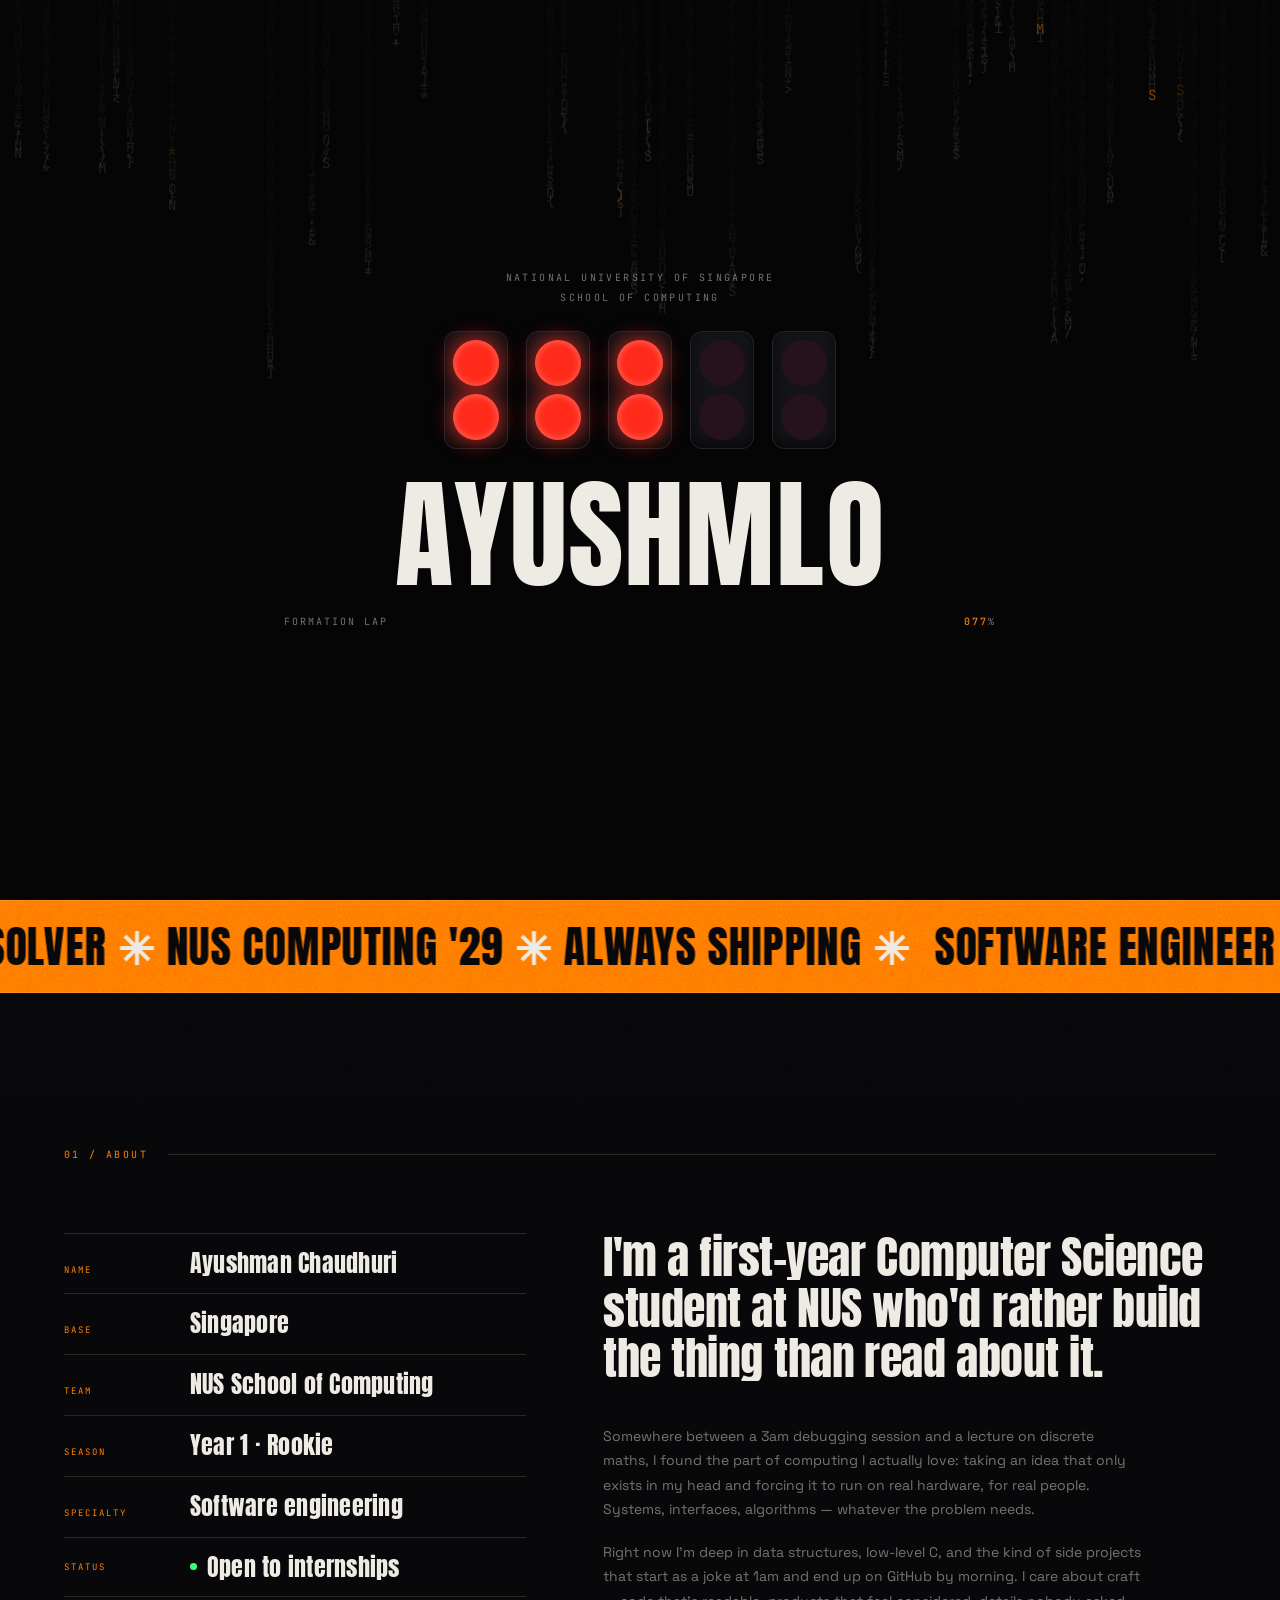
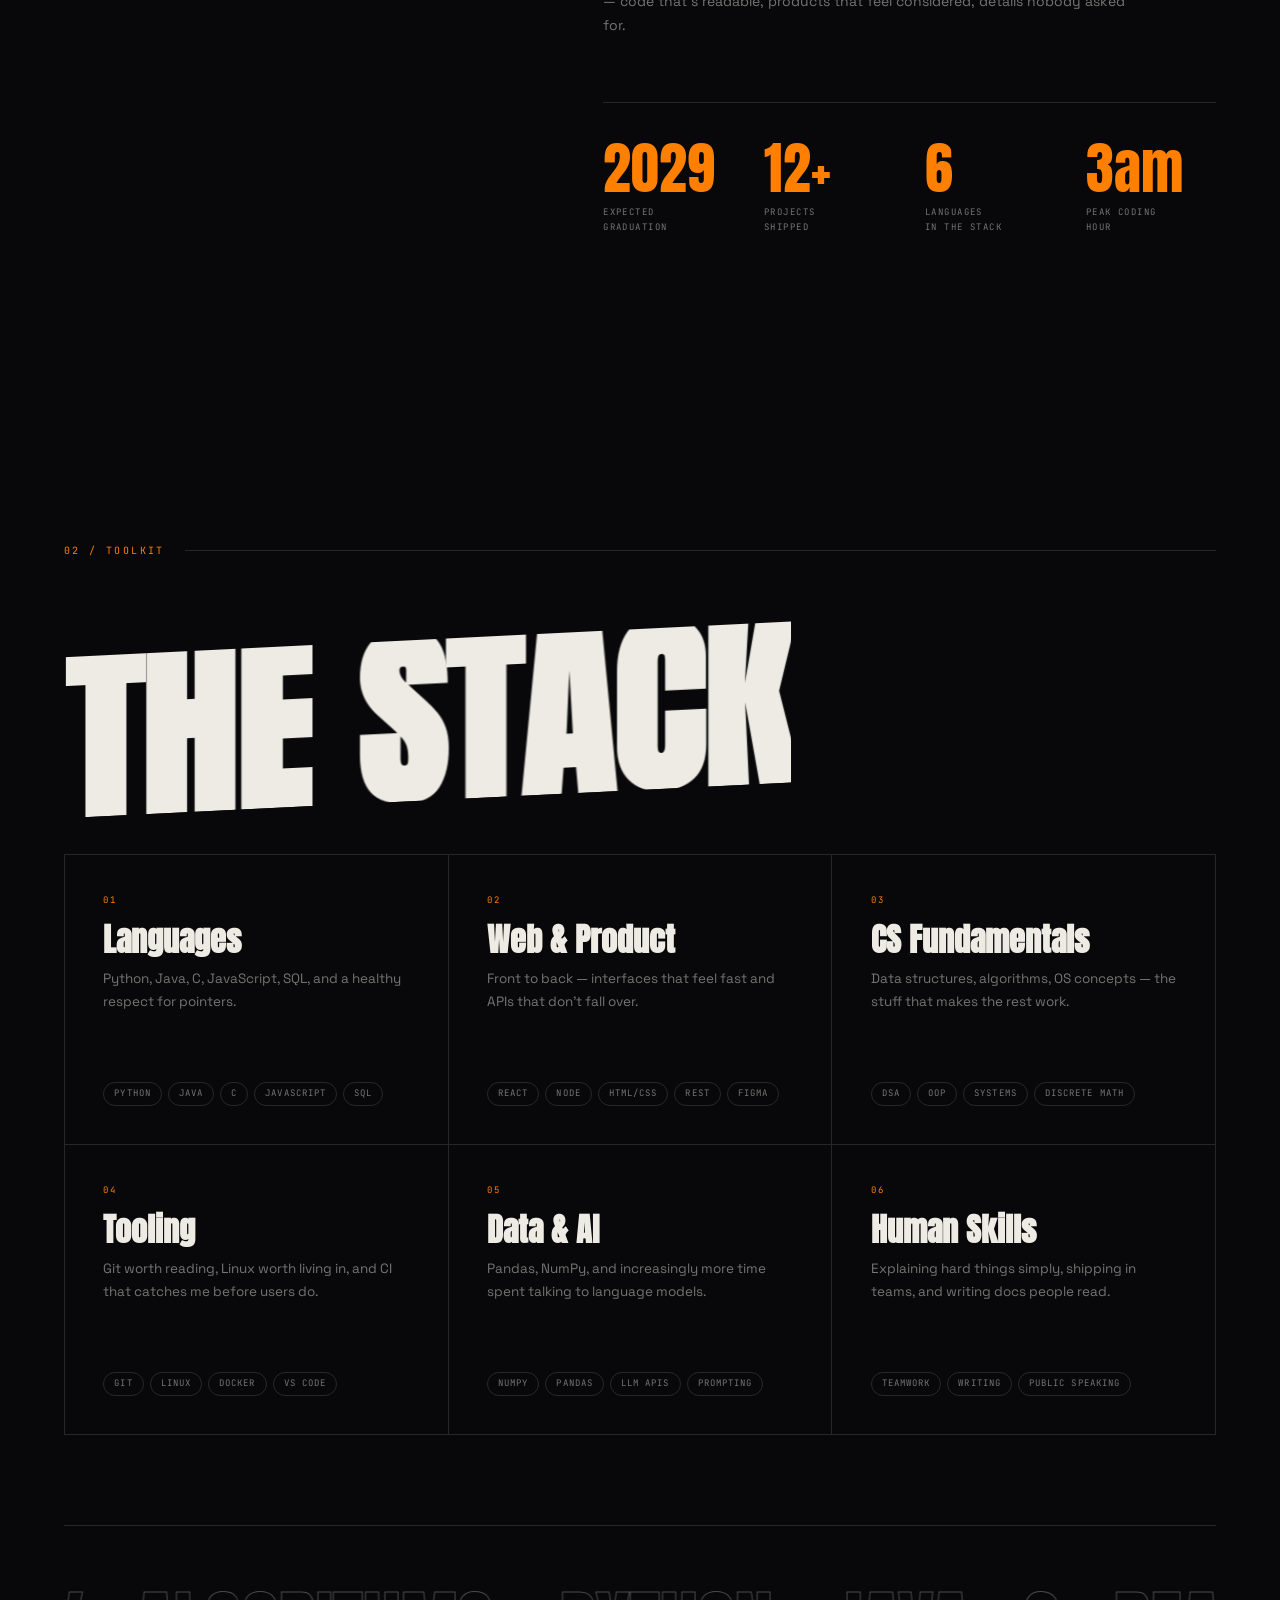
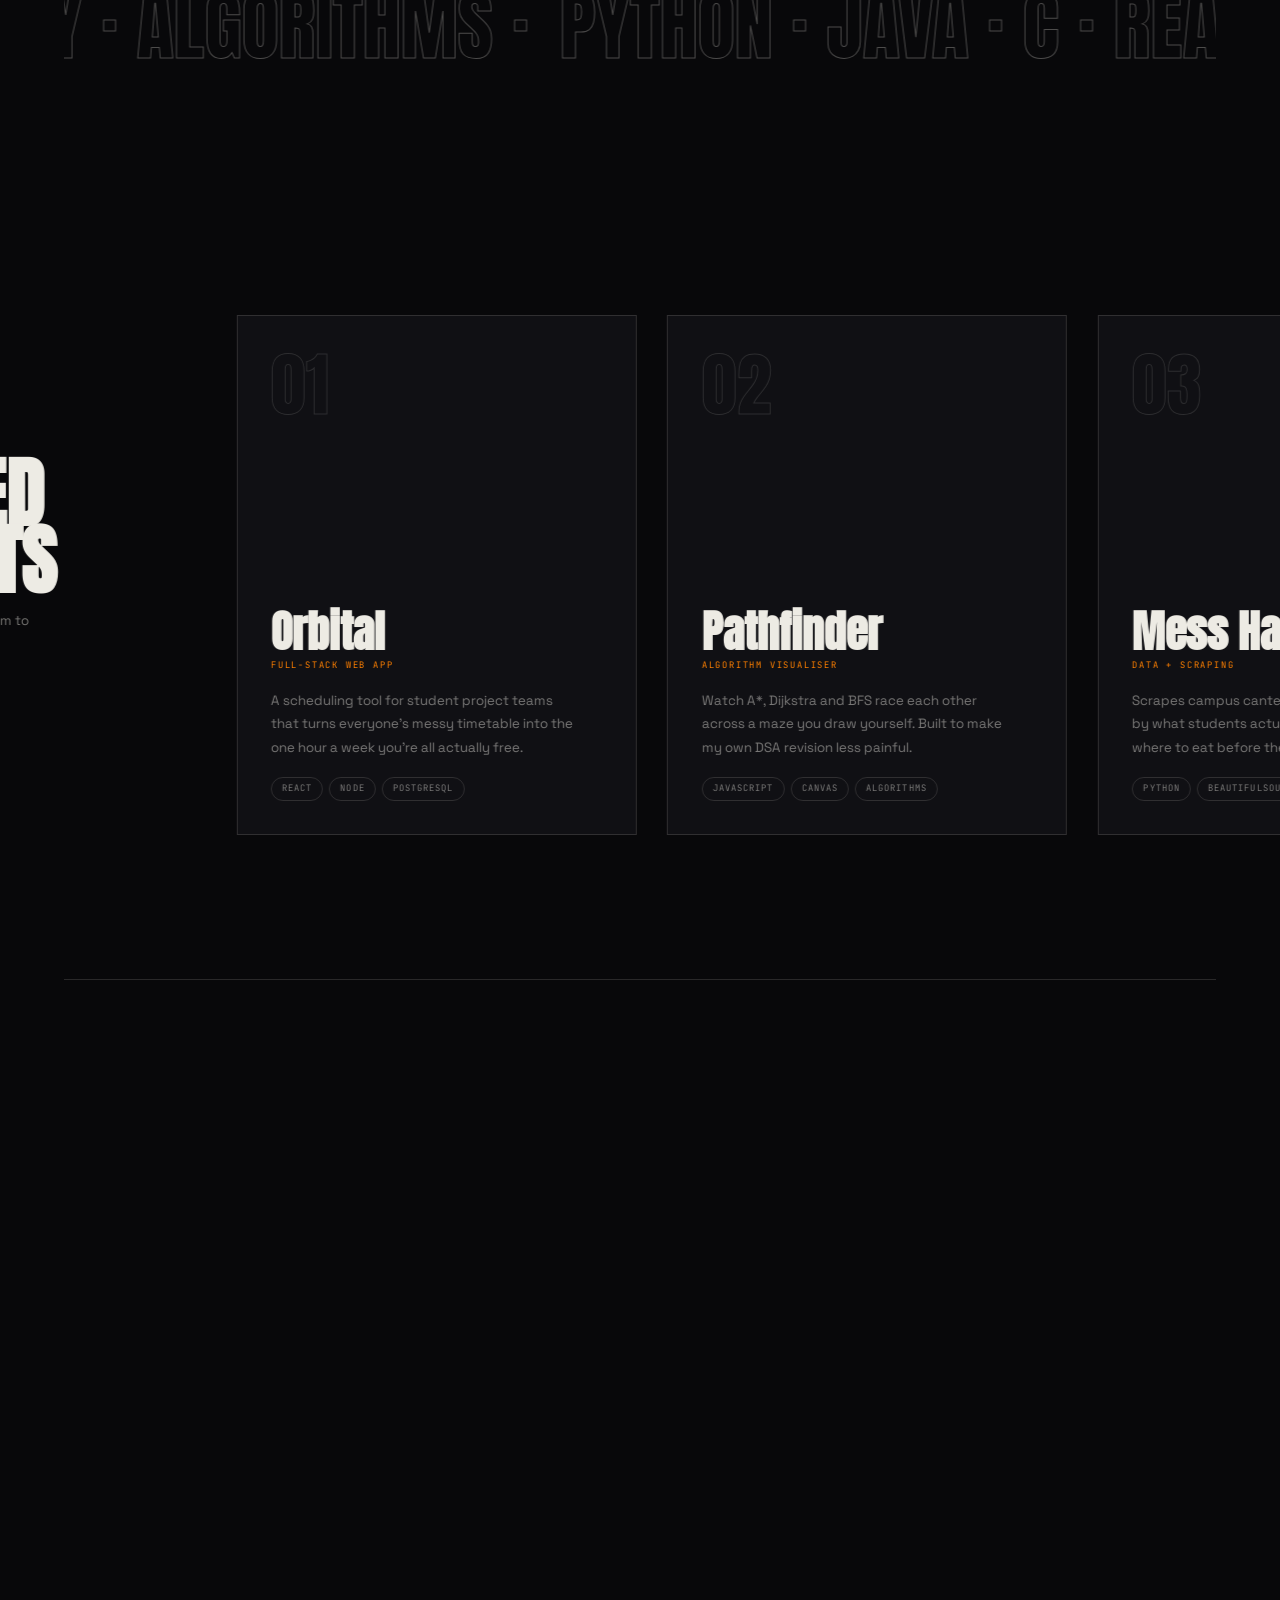
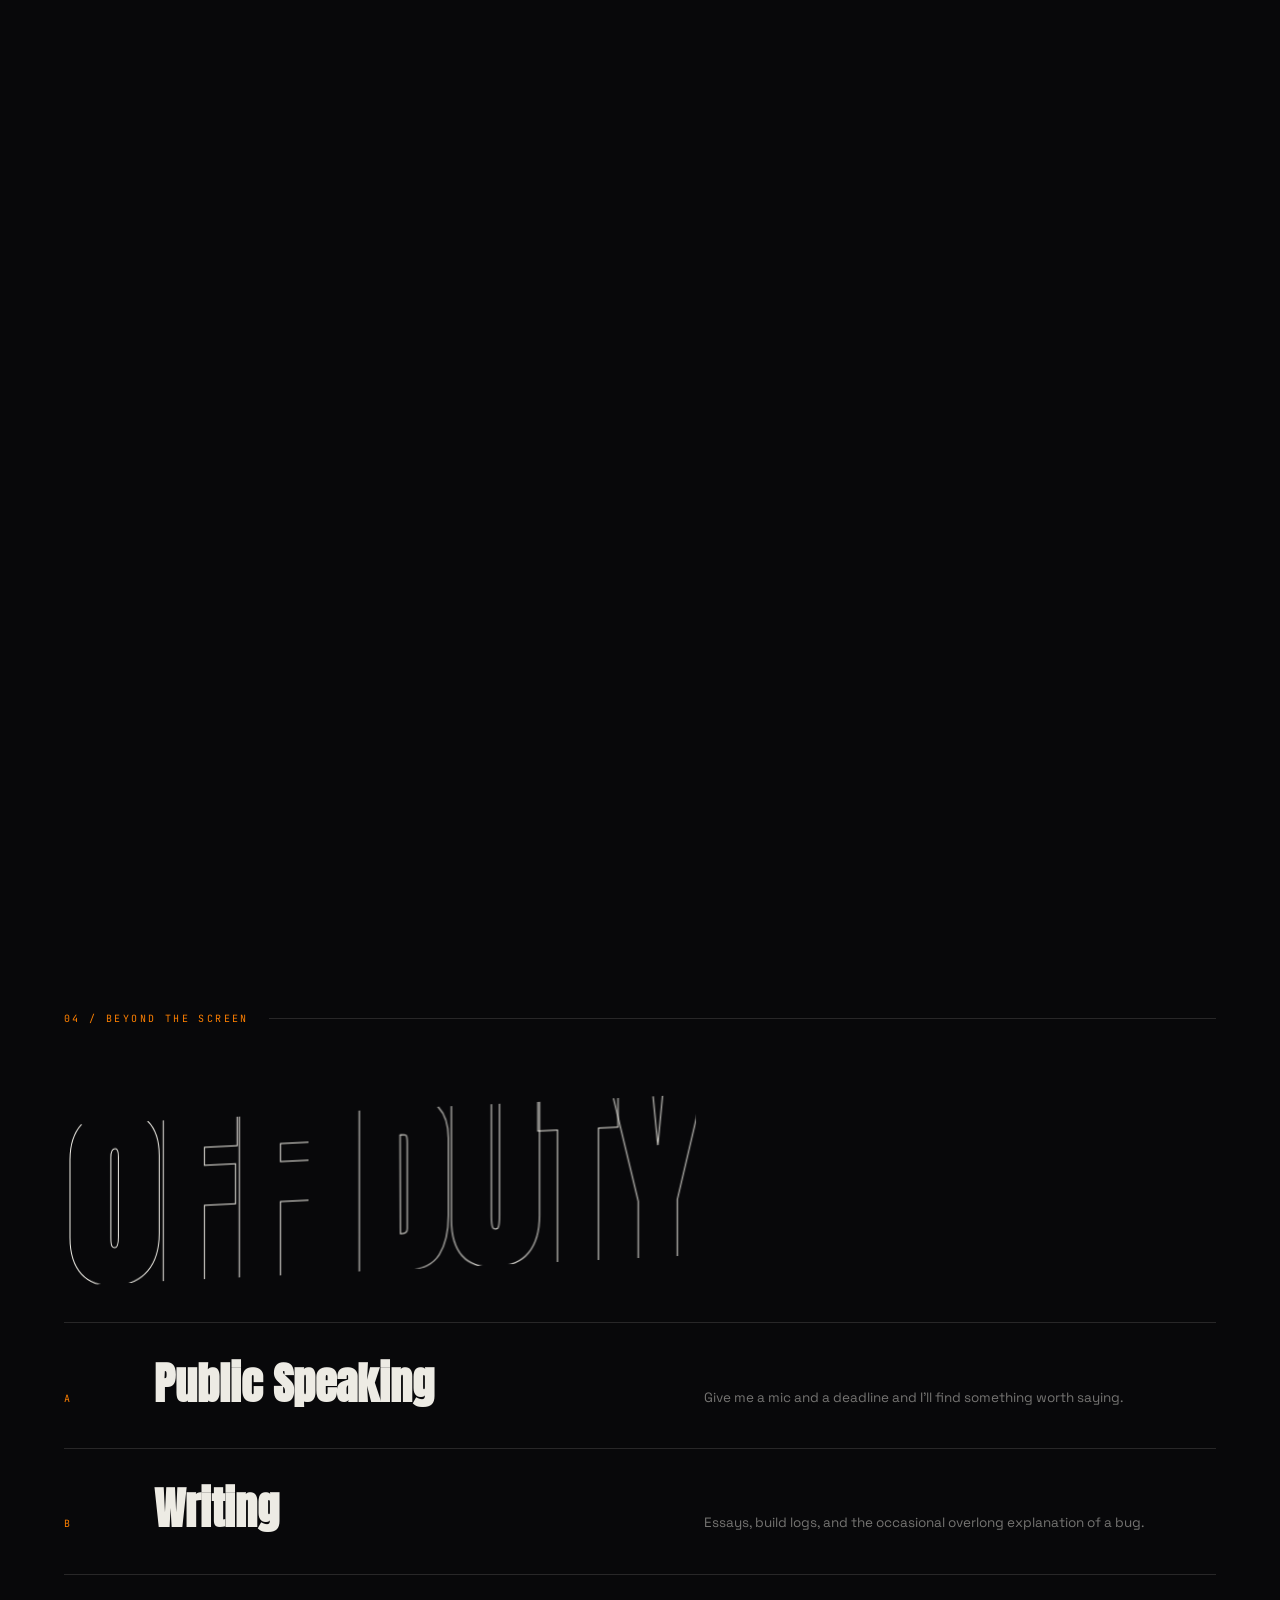
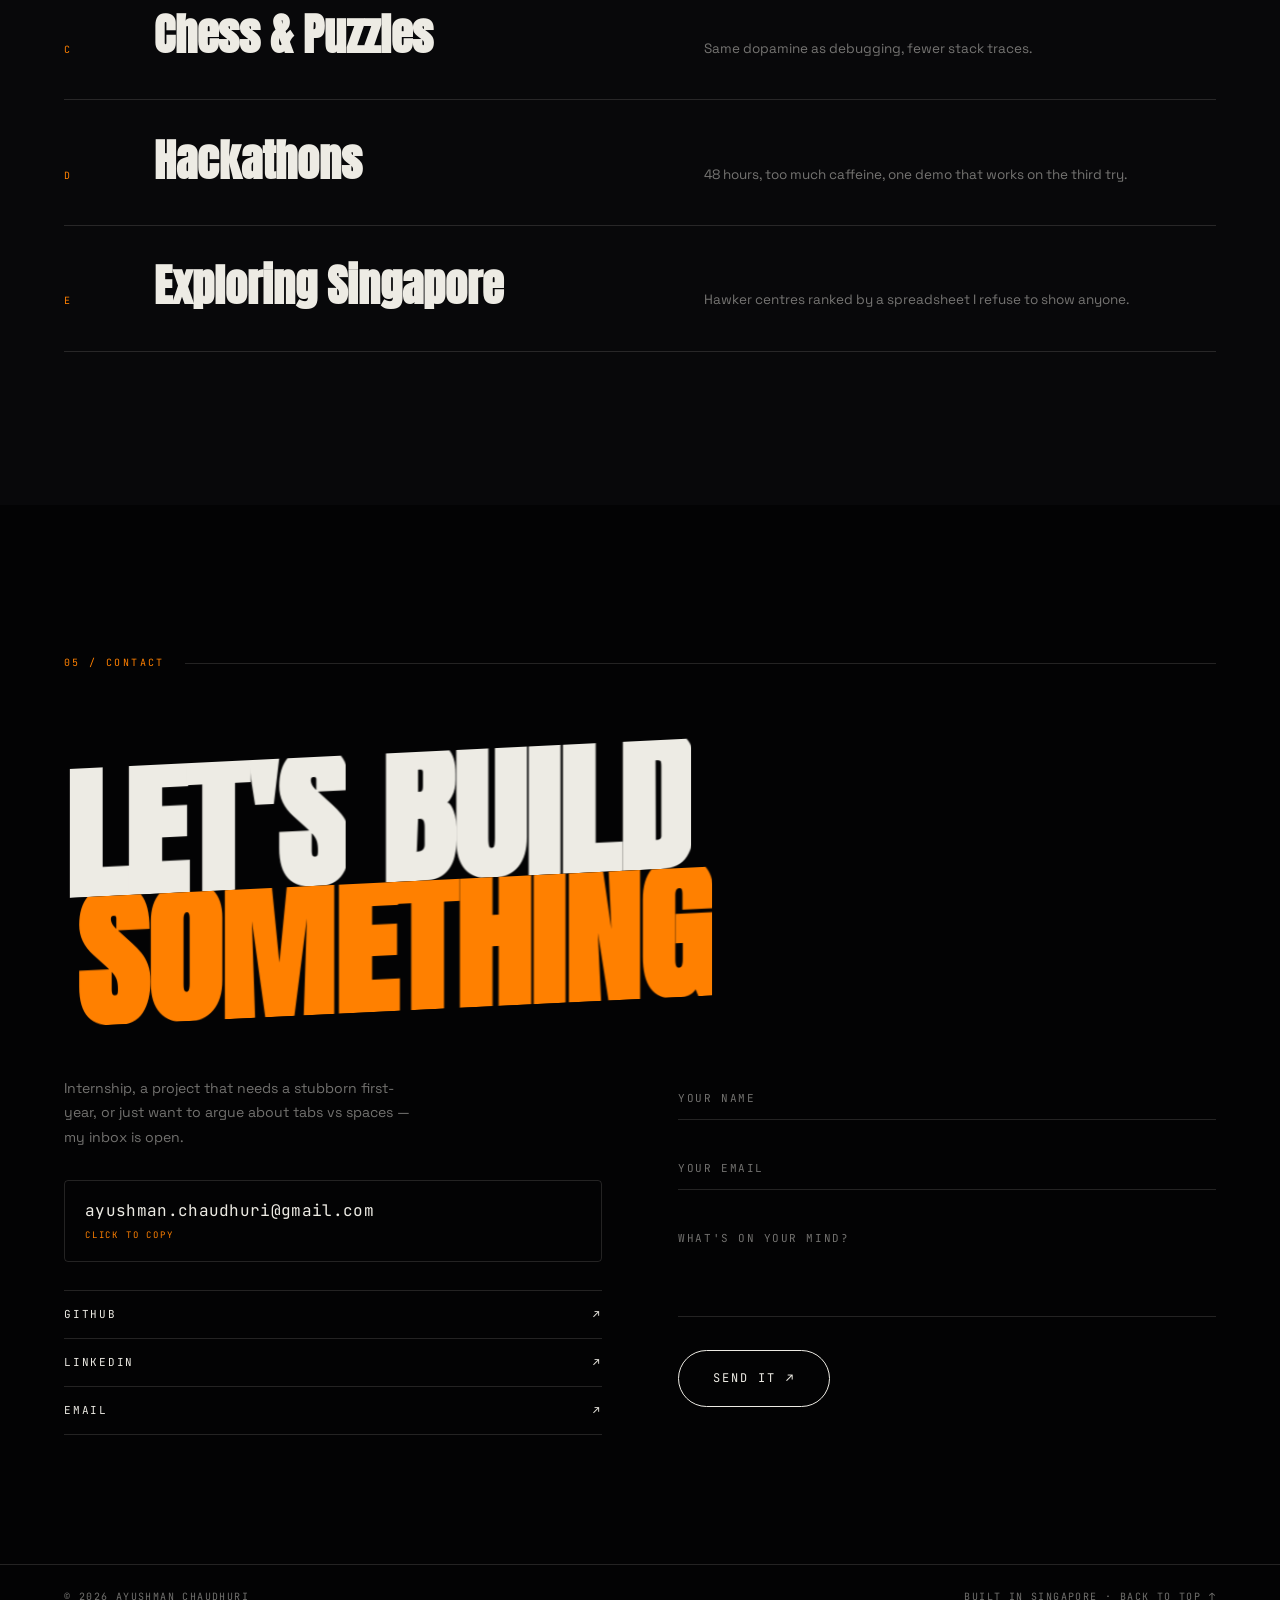
==== index.html @ fcc29714 "Add files via upload" ====
<!DOCTYPE html>
<html lang="en">
<head>
<meta charset="utf-8">
<meta name="viewport" content="width=device-width, initial-scale=1, viewport-fit=cover">
<title>Ayushman Chaudhuri — Computing @ NUS</title>
<meta name="description" content="Ayushman Chaudhuri — Year 1 Computer Science student at the National University of Singapore. Building software, breaking things, shipping projects.">
<meta name="theme-color" content="#08080A">

<meta property="og:title" content="Ayushman Chaudhuri — Computing @ NUS">
<meta property="og:description" content="Year 1 Computer Science student at NUS. Building software, breaking things, shipping projects.">
<meta property="og:type" content="website">
<meta property="og:image" content="assets/img/ayushman-md.jpg">
<link rel="preload" as="image" href="assets/img/ayushman-cutout.webp" type="image/webp">

<link rel="preconnect" href="https://fonts.googleapis.com">
<link rel="preconnect" href="https://fonts.gstatic.com" crossorigin>
<link href="https://fonts.googleapis.com/css2?family=Anton&family=Space+Grotesk:wght@300;400;500;600;700&family=JetBrains+Mono:wght@400;500;700&family=Mrs+Saint+Delafield&display=swap" rel="stylesheet">
<link rel="icon" href="data:image/svg+xml,%3Csvg xmlns=%27http://www.w3.org/2000/svg%27 viewBox=%270 0 32 32%27%3E%3Crect width=%2732%27 height=%2732%27 fill=%27%2308080A%27/%3E%3Ccircle cx=%2716%27 cy=%2716%27 r=%276%27 fill=%27%23FF8000%27/%3E%3C/svg%3E">
<link rel="stylesheet" href="css/style.css">
</head>
<body class="is-loading">

<!-- ========== PRELOADER ========== -->
<div class="loader" id="loader" aria-hidden="true">
  <canvas class="loader__canvas" id="loaderCanvas"></canvas>
  <div class="loader__inner">
    <div class="loader__label">
      <span>NATIONAL UNIVERSITY OF SINGAPORE</span>
      <span>SCHOOL OF COMPUTING</span>
    </div>
    <div class="lights" id="lights">
      <div class="light"><i></i><i></i></div>
      <div class="light"><i></i><i></i></div>
      <div class="light"><i></i><i></i></div>
      <div class="light"><i></i><i></i></div>
      <div class="light"><i></i><i></i></div>
    </div>
    <div class="loader__name" id="loaderName">AYUSHMAN</div>
    <div class="loader__foot">
      <span id="loaderStatus">WARMING UP TYRES</span>
      <span><b id="loaderCount">000</b>%</span>
    </div>
  </div>
  <div class="loader__go" id="loaderGo">LIGHTS OUT</div>
  <div class="loader__curtain"></div>
</div>

<!-- ========== OVERLAYS ========== -->
<div class="grain" id="grain" aria-hidden="true"></div>
<div class="cursor" id="cursor" aria-hidden="true">
  <div class="cursor__dot"></div>
  <div class="cursor__ring"><span class="cursor__text"></span></div>
</div>
<div class="scanlines" aria-hidden="true"></div>

<!-- ========== NAV ========== -->
<header class="nav" id="nav">
  <a href="#home" class="nav__logo" data-cursor="hover">
    <span class="nav__logo-mark">AC</span>
    <span class="nav__logo-pulse"></span>
  </a>
  <nav class="nav__links" aria-label="Primary">
    <a href="#about" data-cursor="hover"><i>01</i> About</a>
    <a href="#skills" data-cursor="hover"><i>02</i> Skills</a>
    <a href="#work" data-cursor="hover"><i>03</i> Work</a>
    <a href="#beyond" data-cursor="hover"><i>04</i> Beyond</a>
  </nav>
  <a href="#contact" class="nav__cta magnetic" data-cursor="hover">
    <span class="nav__cta-in">Let's talk</span>
  </a>
  <button class="burger" id="burger" aria-label="Open menu" aria-expanded="false">
    <span></span><span></span>
  </button>
</header>

<div class="menu" id="menu" aria-hidden="true">
  <div class="menu__bg"></div>
  <div class="menu__inner">
    <ul class="menu__list">
      <li><a href="#home" data-n="00">Home</a></li>
      <li><a href="#about" data-n="01">About</a></li>
      <li><a href="#skills" data-n="02">Skills</a></li>
      <li><a href="#work" data-n="03">Work</a></li>
      <li><a href="#beyond" data-n="04">Beyond</a></li>
      <li><a href="#contact" data-n="05">Contact</a></li>
    </ul>
    <div class="menu__meta">
      <p>Singapore · UTC+8</p>
      <p><a href="mailto:ayushman.chaudhuri@gmail.com">ayushman.chaudhuri@gmail.com</a></p>
    </div>
  </div>
</div>

<!-- ========== SCROLL WRAPPER ========== -->
<main id="smooth" class="smooth">
<div id="smoothInner">

<!-- ========== HERO ========== -->
<section class="hero" id="home">
  <canvas class="hero__gl" id="heroGL" aria-hidden="true"></canvas>
  <div class="hero__glow" id="heroGlow" aria-hidden="true"></div>
  <div class="hero__streaks" aria-hidden="true">
    <i></i><i></i><i></i><i></i><i></i><i></i>
  </div>

  <div class="hero__number" data-depth="0.4" aria-hidden="true">01</div>

  <div class="hero__back" data-depth="0.9">
    <h1 class="hero__name" aria-label="Ayushman Chaudhuri">
      <span class="hero__name-row" data-split="chars">AYUSHMAN</span>
    </h1>
  </div>

  <div class="hero__driver" data-depth="-0.35">
    <img src="assets/img/ayushman-cutout.webp"
         srcset="assets/img/ayushman-cutout-sm.webp 605w, assets/img/ayushman-cutout.webp 1008w"
         sizes="(max-width:760px) 92vw, 46vw"
         alt="Ayushman Chaudhuri" id="heroImg" width="1008" height="1500" fetchpriority="high">
  </div>

  <div class="hero__front" data-depth="-0.7" aria-hidden="true">
    <span class="hero__sign">Ayushman</span>
  </div>

  <div class="hero__surname" data-depth="0.25" aria-hidden="true">
    <span data-split="chars">CHAUDHURI</span>
  </div>

  <aside class="hud hud--l">
    <div class="hud__row reveal"><em>POS</em><b>CS · Y1</b></div>
    <div class="hud__row reveal"><em>TEAM</em><b>NUS Computing</b></div>
    <div class="hud__row reveal"><em>LOCAL</em><b id="clock">--:--:--</b></div>
    <div class="hud__row reveal">
      <em>SPEED</em><b><span id="speed">000</span> <small>KM/H</small></b>
      <canvas class="hud__spark" id="spark" width="160" height="30"></canvas>
    </div>
  </aside>

  <aside class="hud hud--r">
    <div class="hud__row reveal"><em>STATUS</em><b class="hud__live"><i></i>Open to internships</b></div>
    <div class="hud__row reveal"><em>SECTOR</em><b>Software · Systems · Web</b></div>
    <a href="#contact" class="hud__cta reveal magnetic" data-cursor="hover"><span>Get in touch</span><i>↗</i></a>
  </aside>

  <a href="#about" class="hero__scroll" data-cursor="hover">
    <span class="hero__scroll-txt">SCROLL TO LAUNCH</span>
    <span class="hero__scroll-line"></span>
  </a>

  <div class="hero__kerb" aria-hidden="true"></div>
</section>

<!-- ========== TICKER ========== -->
<div class="ticker" aria-hidden="true">
  <div class="ticker__track" id="ticker">
    <span>SOFTWARE ENGINEER <b>✳</b> PROBLEM SOLVER <b>✳</b> NUS COMPUTING '29 <b>✳</b> ALWAYS SHIPPING <b>✳</b> </span>
    <span>SOFTWARE ENGINEER <b>✳</b> PROBLEM SOLVER <b>✳</b> NUS COMPUTING '29 <b>✳</b> ALWAYS SHIPPING <b>✳</b> </span>
  </div>
</div>

<!-- ========== ABOUT ========== -->
<section class="about" id="about">
  <div class="sec-head">
    <em class="sec-num">01 / ABOUT</em>
    <span class="sec-rule"></span>
  </div>

  <div class="about__grid">
    <div class="about__sticky">
      <dl class="spec">
        <div class="spec__row reveal"><dt>Name</dt><dd>Ayushman Chaudhuri</dd></div>
        <div class="spec__row reveal"><dt>Base</dt><dd>Singapore</dd></div>
        <div class="spec__row reveal"><dt>Team</dt><dd>NUS School of Computing</dd></div>
        <div class="spec__row reveal"><dt>Season</dt><dd>Year 1 · Rookie</dd></div>
        <div class="spec__row reveal"><dt>Specialty</dt><dd>Software engineering</dd></div>
        <div class="spec__row reveal"><dt>Status</dt><dd class="spec__live"><i></i>Open to internships</dd></div>
      </dl>
    </div>

    <div class="about__body">
      <p class="about__lead" data-split="words">
        I'm a first-year Computer Science student at NUS who'd rather build the thing than read about it.
      </p>
      <p class="about__text reveal">
        Somewhere between a 3am debugging session and a lecture on discrete maths, I found the part of
        computing I actually love: taking an idea that only exists in my head and forcing it to run on
        real hardware, for real people. Systems, interfaces, algorithms — whatever the problem needs.
      </p>
      <p class="about__text reveal">
        Right now I'm deep in data structures, low-level C, and the kind of side projects that start as a
        joke at 1am and end up on GitHub by morning. I care about craft — code that's readable, products
        that feel considered, details nobody asked for.
      </p>

      <div class="stats">
        <div class="stat reveal">
          <span class="stat__num" data-count="2029">0</span>
          <span class="stat__lab">Expected<br>graduation</span>
        </div>
        <div class="stat reveal">
          <span class="stat__num" data-count="12" data-suffix="+">0</span>
          <span class="stat__lab">Projects<br>shipped</span>
        </div>
        <div class="stat reveal">
          <span class="stat__num" data-count="6" data-suffix="">0</span>
          <span class="stat__lab">Languages<br>in the stack</span>
        </div>
        <div class="stat reveal">
          <span class="stat__num" data-count="3" data-suffix="am">0</span>
          <span class="stat__lab">Peak coding<br>hour</span>
        </div>
      </div>
    </div>
  </div>
</section>

<!-- ========== SKILLS ========== -->
<section class="skills" id="skills">
  <div class="sec-head">
    <em class="sec-num">02 / TOOLKIT</em>
    <span class="sec-rule"></span>
  </div>

  <h2 class="mega" data-split="chars">THE STACK</h2>

  <div class="skills__grid">
    <article class="skill" data-cursor="hover">
      <span class="skill__i">01</span>
      <h3>Languages</h3>
      <p>Python, Java, C, JavaScript, SQL, and a healthy respect for pointers.</p>
      <ul class="tags"><li>Python</li><li>Java</li><li>C</li><li>JavaScript</li><li>SQL</li></ul>
      <div class="skill__fill"></div>
    </article>

    <article class="skill" data-cursor="hover">
      <span class="skill__i">02</span>
      <h3>Web &amp; Product</h3>
      <p>Front to back — interfaces that feel fast and APIs that don't fall over.</p>
      <ul class="tags"><li>React</li><li>Node</li><li>HTML/CSS</li><li>REST</li><li>Figma</li></ul>
      <div class="skill__fill"></div>
    </article>

    <article class="skill" data-cursor="hover">
      <span class="skill__i">03</span>
      <h3>CS Fundamentals</h3>
      <p>Data structures, algorithms, OS concepts — the stuff that makes the rest work.</p>
      <ul class="tags"><li>DSA</li><li>OOP</li><li>Systems</li><li>Discrete Math</li></ul>
      <div class="skill__fill"></div>
    </article>

    <article class="skill" data-cursor="hover">
      <span class="skill__i">04</span>
      <h3>Tooling</h3>
      <p>Git worth reading, Linux worth living in, and CI that catches me before users do.</p>
      <ul class="tags"><li>Git</li><li>Linux</li><li>Docker</li><li>VS Code</li></ul>
      <div class="skill__fill"></div>
    </article>

    <article class="skill" data-cursor="hover">
      <span class="skill__i">05</span>
      <h3>Data &amp; AI</h3>
      <p>Pandas, NumPy, and increasingly more time spent talking to language models.</p>
      <ul class="tags"><li>NumPy</li><li>Pandas</li><li>LLM APIs</li><li>Prompting</li></ul>
      <div class="skill__fill"></div>
    </article>

    <article class="skill" data-cursor="hover">
      <span class="skill__i">06</span>
      <h3>Human Skills</h3>
      <p>Explaining hard things simply, shipping in teams, and writing docs people read.</p>
      <ul class="tags"><li>Teamwork</li><li>Writing</li><li>Public speaking</li></ul>
      <div class="skill__fill"></div>
    </article>
  </div>

  <div class="marquee marquee--alt" aria-hidden="true">
    <div class="marquee__track">
      <span>PYTHON · JAVA · C · REACT · NODE · GIT · LINUX · SQL · DOCKER · NUMPY · ALGORITHMS · </span>
      <span>PYTHON · JAVA · C · REACT · NODE · GIT · LINUX · SQL · DOCKER · NUMPY · ALGORITHMS · </span>
    </div>
  </div>
</section>

<!-- ========== WORK (horizontal) ========== -->
<section class="work" id="work">
  <div class="work__pin" id="workPin">
    <div class="work__track" id="workTrack">

      <div class="work__intro">
        <em class="sec-num">03 / WORK</em>
        <h2 class="work__intro-title">SELECTED<br>PROJECTS</h2>
        <p>Things I built because I wanted them to exist. Scroll sideways.</p>
        <span class="work__arrow">→</span>
      </div>

      <article class="proj" data-cursor="view">
        <span class="proj__n">01</span>
        <div class="proj__body">
          <h3>Orbital</h3>
          <p class="proj__type">Full-stack web app</p>
          <p class="proj__desc">A scheduling tool for student project teams that turns everyone's messy timetable into the one hour a week you're all actually free.</p>
          <ul class="tags"><li>React</li><li>Node</li><li>PostgreSQL</li></ul>
        </div>
        <div class="proj__glow"></div>
      </article>

      <article class="proj" data-cursor="view">
        <span class="proj__n">02</span>
        <div class="proj__body">
          <h3>Pathfinder</h3>
          <p class="proj__type">Algorithm visualiser</p>
          <p class="proj__desc">Watch A*, Dijkstra and BFS race each other across a maze you draw yourself. Built to make my own DSA revision less painful.</p>
          <ul class="tags"><li>JavaScript</li><li>Canvas</li><li>Algorithms</li></ul>
        </div>
        <div class="proj__glow"></div>
      </article>

      <article class="proj" data-cursor="view">
        <span class="proj__n">03</span>
        <div class="proj__body">
          <h3>Mess Hall</h3>
          <p class="proj__type">Data + scraping</p>
          <p class="proj__desc">Scrapes campus canteen menus, ranks them by what students actually rate, and tells you where to eat before the queue forms.</p>
          <ul class="tags"><li>Python</li><li>BeautifulSoup</li><li>Pandas</li></ul>
        </div>
        <div class="proj__glow"></div>
      </article>

      <article class="proj" data-cursor="view">
        <span class="proj__n">04</span>
        <div class="proj__body">
          <h3>Shellshock</h3>
          <p class="proj__type">Systems / C</p>
          <p class="proj__desc">A tiny UNIX shell written from scratch — piping, redirection, job control. Mostly an excuse to finally understand fork() and exec().</p>
          <ul class="tags"><li>C</li><li>POSIX</li><li>Systems</li></ul>
        </div>
        <div class="proj__glow"></div>
      </article>

      <article class="proj proj--cta" data-cursor="hover">
        <div class="proj__body">
          <h3>More on<br>GitHub</h3>
          <p class="proj__desc">The half-finished experiments live there too.</p>
          <a class="btn magnetic" href="https://github.com" target="_blank" rel="noopener">
            <span>Open GitHub</span><i>↗</i>
          </a>
        </div>
      </article>

    </div>
    <div class="work__prog"><i id="workProg"></i></div>
  </div>
</section>

<!-- ========== BEYOND ========== -->
<section class="beyond" id="beyond">
  <div class="sec-head">
    <em class="sec-num">04 / BEYOND THE SCREEN</em>
    <span class="sec-rule"></span>
  </div>

  <h2 class="mega mega--stroke" data-split="chars">OFF DUTY</h2>

  <ul class="beyond__list" id="beyondList">
    <li data-cursor="hover">
      <span class="beyond__n">A</span>
      <h3>Public Speaking</h3>
      <p>Give me a mic and a deadline and I'll find something worth saying.</p>
    </li>
    <li data-cursor="hover">
      <span class="beyond__n">B</span>
      <h3>Writing</h3>
      <p>Essays, build logs, and the occasional overlong explanation of a bug.</p>
    </li>
    <li data-cursor="hover">
      <span class="beyond__n">C</span>
      <h3>Chess &amp; Puzzles</h3>
      <p>Same dopamine as debugging, fewer stack traces.</p>
    </li>
    <li data-cursor="hover">
      <span class="beyond__n">D</span>
      <h3>Hackathons</h3>
      <p>48 hours, too much caffeine, one demo that works on the third try.</p>
    </li>
    <li data-cursor="hover">
      <span class="beyond__n">E</span>
      <h3>Exploring Singapore</h3>
      <p>Hawker centres ranked by a spreadsheet I refuse to show anyone.</p>
    </li>
  </ul>
</section>

<!-- ========== CONTACT ========== -->
<section class="contact" id="contact">
  <canvas class="contact__gl" id="contactGL" aria-hidden="true"></canvas>

  <div class="contact__inner">
    <div class="sec-head">
      <em class="sec-num">05 / CONTACT</em>
      <span class="sec-rule"></span>
    </div>

    <h2 class="contact__title">
      <span class="line" data-split="chars">LET'S BUILD</span>
      <span class="line" data-split="chars">SOMETHING</span>
    </h2>

    <div class="contact__grid">
      <div class="contact__side">
        <p class="contact__blurb">
          Internship, a project that needs a stubborn first-year, or just want to argue about
          tabs vs spaces — my inbox is open.
        </p>

        <button class="mailcopy magnetic" id="mailCopy" data-mail="ayushman.chaudhuri@gmail.com" data-cursor="hover">
          <span class="mailcopy__txt">ayushman.chaudhuri@gmail.com</span>
          <span class="mailcopy__hint">Click to copy</span>
        </button>

        <ul class="socials">
          <li><a href="https://github.com" target="_blank" rel="noopener" data-cursor="hover"><span>GitHub</span><i>↗</i></a></li>
          <li><a href="https://linkedin.com" target="_blank" rel="noopener" data-cursor="hover"><span>LinkedIn</span><i>↗</i></a></li>
          <li><a href="mailto:ayushman.chaudhuri@gmail.com" data-cursor="hover"><span>Email</span><i>↗</i></a></li>
        </ul>
      </div>

      <form class="form" id="contactForm" novalidate>
        <div class="field">
          <input type="text" id="fName" name="name" required placeholder=" " autocomplete="name">
          <label for="fName">Your name</label>
          <span class="field__line"></span>
        </div>
        <div class="field">
          <input type="email" id="fEmail" name="email" required placeholder=" " autocomplete="email">
          <label for="fEmail">Your email</label>
          <span class="field__line"></span>
        </div>
        <div class="field">
          <textarea id="fMsg" name="message" rows="4" required placeholder=" "></textarea>
          <label for="fMsg">What's on your mind?</label>
          <span class="field__line"></span>
        </div>
        <button type="submit" class="btn btn--big magnetic" data-cursor="hover">
          <span>Send it</span><i>↗</i>
        </button>
        <p class="form__note" id="formNote" role="status"></p>
      </form>
    </div>
  </div>

  <footer class="foot">
    <span>© <span id="year">2026</span> Ayushman Chaudhuri</span>
    <span>Built in Singapore · <a href="#home" data-cursor="hover">Back to top ↑</a></span>
  </footer>
</section>

</div>
</main>

<script src="js/main.js"></script>
</body>
</html>
---- css/style.css ----
/* ============================================================
   AYUSHMAN CHAUDHURI — portfolio
   ============================================================ */

:root{
  --ink:#08080A;
  --ink-2:#101014;
  --paper:#EDEBE4;
  --papaya:#FF8000;
  --flame:#FF3B30;
  --dim:rgba(237,235,228,.48);
  --hair:rgba(237,235,228,.14);

  --pad:clamp(20px,5vw,90px);
  --display:"Anton",Impact,"Arial Narrow Bold",sans-serif;
  --sans:"Space Grotesk",system-ui,-apple-system,sans-serif;
  --mono:"JetBrains Mono",ui-monospace,Menlo,monospace;

  --e:cubic-bezier(.22,1,.36,1);
  --e2:cubic-bezier(.76,0,.24,1);
}

*,*::before,*::after{box-sizing:border-box;margin:0;padding:0}

html{scroll-behavior:auto}

body{
  background:var(--ink);
  color:var(--paper);
  font-family:var(--sans);
  font-size:16px;
  line-height:1.55;
  -webkit-font-smoothing:antialiased;
  overflow-x:hidden;
  cursor:none;
}
body.is-loading{overflow:hidden;height:100vh}
body.menu-open{overflow:hidden}

img{max-width:100%;display:block}
a{color:inherit;text-decoration:none}
button{font:inherit;color:inherit;background:none;border:0;cursor:none}
ul{list-style:none}
::selection{background:var(--papaya);color:var(--ink)}

/* --- scrollbar --- */
::-webkit-scrollbar{width:9px}
::-webkit-scrollbar-track{background:var(--ink)}
::-webkit-scrollbar-thumb{background:#26262c;border-radius:9px}
::-webkit-scrollbar-thumb:hover{background:var(--papaya)}

/* ============================================================
   SMOOTH SCROLL WRAPPER
   ============================================================ */

/* ============================================================
   PRELOADER
   ============================================================ */
.loader{
  position:fixed;inset:0;z-index:9999;
  background:var(--ink);
  display:grid;place-items:center;
  overflow:hidden;
}
.loader__canvas{position:absolute;inset:0;width:100%;height:100%;opacity:.5}
.loader__inner{position:relative;text-align:center;padding:0 24px;width:min(760px,90vw)}

.loader__label{
  font-family:var(--mono);font-size:10px;letter-spacing:.24em;
  color:var(--dim);display:flex;flex-direction:column;gap:4px;margin-bottom:26px;
  animation:fadeUp .9s var(--e) .2s both;
}
.loader__name{
  font-family:var(--display);
  font-size:clamp(46px,11vw,120px);
  line-height:.86;letter-spacing:.01em;
  display:flex;justify-content:center;flex-wrap:wrap;
}
.loader__name span{display:inline-block;transform:translateY(110%);opacity:0}

.lights{display:flex;justify-content:center;gap:clamp(8px,1.6vw,18px);margin-bottom:34px}
.light{
  width:clamp(40px,6vw,64px);padding:8px;border-radius:12px;
  background:#141418;border:1px solid #232329;
  display:flex;flex-direction:column;gap:8px;
  box-shadow:inset 0 -6px 12px rgba(0,0,0,.6);
}
.light i{
  display:block;aspect-ratio:1;border-radius:50%;background:#26121a;
  transition:background .12s,box-shadow .12s;
}
.light.on i{background:#FF2A1A;box-shadow:0 0 22px rgba(255,42,26,.85),inset 0 0 8px rgba(255,255,255,.35)}
.lights.out .light i{background:#26121a;box-shadow:none}

.loader__foot{
  margin-top:28px;display:flex;justify-content:space-between;
  font-family:var(--mono);font-size:10px;letter-spacing:.2em;color:var(--dim);
}
.loader__foot b{color:var(--papaya);font-weight:500}
.loader__go{
  position:absolute;inset:0;display:grid;place-items:center;z-index:2;
  font-family:var(--display);font-size:clamp(60px,15vw,240px);color:var(--papaya);
  transform:skewX(-8deg) scale(1.4);opacity:0;pointer-events:none;
}
.loader.is-go .loader__go{opacity:1;transform:skewX(-8deg) scale(1);transition:transform .45s var(--e),opacity .15s}
.loader.is-go .loader__inner{opacity:0;transition:opacity .15s}

.loader__curtain{
  position:absolute;inset:0;background:var(--papaya);z-index:3;
  transform:scaleX(0);transform-origin:left;
}
.loader.is-done .loader__curtain{
  transform:scaleX(1);transform-origin:left;
  transition:transform .6s var(--e2);
}
.loader.is-gone{
  transform:translateX(101%);
  transition:transform .8s var(--e2) .5s;
}

@keyframes fadeUp{from{opacity:0;transform:translateY(14px)}to{opacity:1;transform:none}}

/* ============================================================
   OVERLAYS: grain, scanlines, cursor
   ============================================================ */
.grain{
  position:fixed;inset:-200px;z-index:9000;pointer-events:none;
  opacity:.07;mix-blend-mode:overlay;background-size:220px 220px;
  animation:grain .6s steps(6) infinite;
}
@keyframes grain{
  0%{transform:translate(0,0)}20%{transform:translate(-60px,40px)}40%{transform:translate(50px,-70px)}
  60%{transform:translate(-90px,-20px)}80%{transform:translate(70px,80px)}100%{transform:translate(0,0)}
}
.scanlines{
  position:fixed;inset:0;z-index:8999;pointer-events:none;opacity:.12;
  background:repeating-linear-gradient(to bottom,transparent 0 3px,rgba(0,0,0,.22) 3px 4px);
}

.cursor{position:fixed;top:0;left:0;z-index:9500;pointer-events:none;mix-blend-mode:difference}
.cursor__dot{
  position:absolute;width:7px;height:7px;border-radius:50%;
  background:var(--paper);transform:translate(-50%,-50%);
}
.cursor__ring{
  position:absolute;width:44px;height:44px;border-radius:50%;
  border:1px solid rgba(237,235,228,.55);
  transform:translate(-50%,-50%) scale(1);
  transition:width .35s var(--e),height .35s var(--e),background .3s,border-color .3s;
  display:grid;place-items:center;
}
.cursor__text{
  font-family:var(--mono);font-size:9px;letter-spacing:.16em;color:var(--ink);
  opacity:0;transition:opacity .2s;text-transform:uppercase;
}
.cursor.is-hover .cursor__ring{width:76px;height:76px;background:var(--paper);border-color:transparent}
.cursor.is-hover .cursor__dot{opacity:0}
.cursor.is-view .cursor__ring{width:96px;height:96px;background:var(--paper);border-color:transparent}
.cursor.is-view .cursor__dot{opacity:0}
.cursor.is-view .cursor__text,.cursor.is-hover .cursor__text{opacity:1}
.cursor.is-down .cursor__ring{transform:translate(-50%,-50%) scale(.82)}

/* ============================================================
   NAV
   ============================================================ */
.nav{
  position:fixed;top:0;left:0;right:0;z-index:800;
  display:flex;align-items:center;justify-content:space-between;
  padding:clamp(16px,2.4vw,30px) var(--pad);
  padding-top:calc(clamp(16px,2.4vw,30px) + env(safe-area-inset-top,0px));
  transition:transform .55s var(--e),opacity .4s;
}
.nav.is-hidden{transform:translateY(-130%)}

.nav__logo{position:relative;display:flex;align-items:center;gap:9px}
.nav__logo-mark{
  font-family:var(--display);font-size:24px;letter-spacing:.04em;line-height:1;
}
.nav__logo-pulse{
  width:7px;height:7px;border-radius:50%;background:var(--papaya);
  animation:pulse 2.2s ease-in-out infinite;
}
@keyframes pulse{0%,100%{opacity:1;transform:scale(1)}50%{opacity:.25;transform:scale(.6)}}

.nav__links{display:flex;gap:clamp(14px,2.2vw,34px)}
.nav__links a{
  font-family:var(--mono);font-size:11px;letter-spacing:.14em;text-transform:uppercase;
  position:relative;padding-bottom:3px;display:inline-flex;gap:6px;align-items:baseline;
}
.nav__links a i{font-style:normal;font-size:8px;opacity:.45}
.nav__links a::after{
  content:"";position:absolute;left:0;bottom:0;width:100%;height:1px;
  background:currentColor;transform:scaleX(0);transform-origin:right;
  transition:transform .45s var(--e);
}
.nav__links a:hover::after{transform:scaleX(1);transform-origin:left}

.nav__cta{
  position:relative;overflow:hidden;border:1px solid currentColor;border-radius:99px;
  padding:9px 20px;font-family:var(--mono);font-size:10px;letter-spacing:.16em;
  text-transform:uppercase;
}
.nav__cta::before{
  content:"";position:absolute;inset:0;background:var(--paper);
  transform:translateY(101%);transition:transform .5s var(--e);
}
.nav__cta:hover::before{transform:translateY(0)}
.nav__cta-in{position:relative;transition:color .4s}
.nav__cta:hover .nav__cta-in{color:var(--ink)}

.burger{display:none;width:34px;height:20px;position:relative}
.burger span{
  position:absolute;left:0;width:100%;height:2px;background:currentColor;
  transition:transform .45s var(--e),opacity .3s;
}
.burger span:first-child{top:4px}
.burger span:last-child{bottom:4px}
body.menu-open .burger span:first-child{transform:translateY(5px) rotate(45deg)}
body.menu-open .burger span:last-child{transform:translateY(-5px) rotate(-45deg)}

/* --- menu overlay --- */
.menu{position:fixed;inset:0;z-index:790;visibility:hidden;pointer-events:none}
.menu.is-open{visibility:visible;pointer-events:auto}
.menu__bg{
  position:absolute;inset:0;background:var(--ink);
  clip-path:circle(0% at calc(100% - 46px) 40px);
  transition:clip-path .8s var(--e2);
}
.menu.is-open .menu__bg{clip-path:circle(150% at calc(100% - 46px) 40px)}
.menu__inner{
  position:relative;height:100%;display:flex;flex-direction:column;justify-content:center;
  padding:0 var(--pad);gap:36px;
}
.menu__list li{overflow:hidden}
.menu__list a{
  font-family:var(--display);font-size:clamp(38px,9vw,86px);line-height:1.02;
  display:flex;align-items:baseline;gap:14px;
  transform:translateY(110%);transition:transform .7s var(--e),color .3s;
}
.menu.is-open .menu__list a{transform:translateY(0)}
.menu__list li:nth-child(1) a{transition-delay:.12s}
.menu__list li:nth-child(2) a{transition-delay:.17s}
.menu__list li:nth-child(3) a{transition-delay:.22s}
.menu__list li:nth-child(4) a{transition-delay:.27s}
.menu__list li:nth-child(5) a{transition-delay:.32s}
.menu__list li:nth-child(6) a{transition-delay:.37s}
.menu__list a::before{
  content:attr(data-n);font-family:var(--mono);font-size:11px;color:var(--papaya);
}
.menu__list a:hover{color:var(--papaya)}
.menu__meta{font-family:var(--mono);font-size:11px;color:var(--dim);letter-spacing:.1em}
.menu__meta a:hover{color:var(--papaya)}

/* ============================================================
   SHARED BITS
   ============================================================ */
.sec-head{
  display:flex;align-items:center;gap:20px;margin-bottom:clamp(30px,6vw,70px);
}
.sec-num{
  font-family:var(--mono);font-size:10px;letter-spacing:.24em;color:var(--papaya);
  font-style:normal;white-space:nowrap;
}
.sec-rule{flex:1;height:1px;background:var(--hair);transform-origin:left}

.mega{
  font-family:var(--display);
  font-size:clamp(56px,15vw,220px);
  line-height:.84;letter-spacing:-.005em;
  margin-bottom:clamp(30px,5vw,64px);
}
.mega--stroke{
  color:transparent;
  -webkit-text-stroke:1px var(--paper);
  paint-order:stroke fill;
}

.tags{display:flex;flex-wrap:wrap;gap:6px}
.tags li{
  font-family:var(--mono);font-size:9px;letter-spacing:.12em;text-transform:uppercase;
  border:1px solid var(--hair);border-radius:99px;padding:4px 10px;color:var(--dim);
}
.chip{
  font-family:var(--mono);font-size:9px;letter-spacing:.14em;text-transform:uppercase;
  border:1px solid var(--hair);border-radius:99px;padding:5px 12px;color:var(--dim);
}

.btn{
  position:relative;overflow:hidden;display:inline-flex;align-items:center;gap:10px;
  border:1px solid var(--paper);border-radius:99px;padding:14px 26px;
  font-family:var(--mono);font-size:11px;letter-spacing:.16em;text-transform:uppercase;
}
.btn span,.btn i{position:relative;z-index:1;font-style:normal;transition:color .4s}
.btn::before{
  content:"";position:absolute;inset:0;background:var(--papaya);
  transform:translateY(101%);transition:transform .55s var(--e);
}
.btn:hover::before{transform:translateY(0)}
.btn:hover span,.btn:hover i{color:var(--ink)}
.btn--big{padding:18px 34px;font-size:12px}

/* reveal primitives */
.reveal{opacity:0;transform:translateY(34px);transition:opacity .9s var(--e),transform .9s var(--e)}
.reveal.in{opacity:1;transform:none}

.sp-line{display:block;overflow:hidden}
.sp-word,.sp-char{display:inline-block;transform:translateY(105%);opacity:0}
[data-split] .sp-word,[data-split] .sp-char{will-change:transform}
.split-in .sp-word,.split-in .sp-char{
  transform:translateY(0);opacity:1;
  transition:transform .95s var(--e),opacity .7s var(--e);
}

/* ============================================================
   HERO
   ============================================================ */
.hero{
  position:relative;height:100svh;min-height:620px;overflow:hidden;
  background:radial-gradient(120% 90% at 50% 100%,#1a0f06 0%,var(--ink) 60%);
  --mx:0;--my:0;
}
.hero__gl{position:absolute;inset:0;width:100%;height:100%;opacity:.75}
.hero__glow{
  position:absolute;left:50%;top:48%;width:min(90vmin,900px);aspect-ratio:1;border-radius:50%;
  background:radial-gradient(circle,rgba(255,128,0,.55) 0%,rgba(255,128,0,.14) 38%,transparent 68%);
  transform:translate(calc(-50% + var(--mx)*60px),calc(-50% + var(--my)*40px));
  filter:blur(10px);opacity:0;transition:opacity 1.6s var(--e) .3s;
}
.hero.is-in .hero__glow{opacity:1}

.hero__streaks i{
  position:absolute;left:0;height:2px;width:38vw;opacity:0;
  background:linear-gradient(90deg,transparent,var(--papaya) 70%,#fff);
  transform:translateX(-120%);z-index:4;pointer-events:none;
}
.hero__streaks i:nth-child(1){top:18%;height:3px}
.hero__streaks i:nth-child(2){top:31%;width:52vw}
.hero__streaks i:nth-child(3){top:47%;height:1px}
.hero__streaks i:nth-child(4){top:62%;width:26vw;height:4px}
.hero__streaks i:nth-child(5){top:74%;height:1px;width:60vw}
.hero__streaks i:nth-child(6){top:86%;height:2px}
.hero.is-in .hero__streaks i{animation:streak 6.5s var(--e2) infinite}
.hero.is-in .hero__streaks i:nth-child(2){animation-delay:.08s}
.hero.is-in .hero__streaks i:nth-child(3){animation-delay:.16s}
.hero.is-in .hero__streaks i:nth-child(4){animation-delay:.05s}
.hero.is-in .hero__streaks i:nth-child(5){animation-delay:.2s}
.hero.is-in .hero__streaks i:nth-child(6){animation-delay:.12s}
@keyframes streak{
  0%{transform:translateX(-120%);opacity:1}
  12%{transform:translateX(320%);opacity:1}
  12.1%,100%{transform:translateX(320%);opacity:0}
}

.hero__number{
  position:absolute;right:calc(var(--pad) - 1vw);top:8%;z-index:0;
  font-family:var(--display);font-size:min(62vh,48vw);line-height:.8;
  color:rgba(255,128,0,.06);transform:skewX(-10deg);pointer-events:none;
}

.hero__back{
  position:absolute;left:0;right:0;top:44%;z-index:1;pointer-events:none;
  display:flex;justify-content:center;
}
.hero__name{
  font-family:var(--display);font-size:clamp(64px,22vw,440px);line-height:.8;
  color:var(--papaya);letter-spacing:-.005em;white-space:nowrap;
  transform:translateY(-50%) skewX(-7deg);
  text-shadow:0 0 80px rgba(255,128,0,.25);
}
.hero__name-row{display:block}
.hero__name .sp-line{overflow:visible}
.hero__name .sp-char{transform:translateX(-60vw) skewX(30deg);opacity:0}
.hero__name .split-in .sp-char{
  transform:none;opacity:1;
  transition:transform 1.25s cubic-bezier(.16,1,.3,1),opacity .6s ease;
}

.hero__driver{
  position:absolute;left:50%;bottom:0;z-index:2;height:min(93svh,1200px);
  transform:translateX(-50%);pointer-events:none;
}
.hero__driver img{
  height:100%;width:auto;max-width:none;
  filter:drop-shadow(0 30px 60px rgba(0,0,0,.6)) drop-shadow(-2px 0 22px rgba(255,128,0,.28));
  transform:translateY(22%) scale(1.06);opacity:0;
  transition:transform 1.6s cubic-bezier(.16,1,.3,1) .15s,opacity 1s ease .15s;
  transform-origin:50% 100%;
}
.hero.is-in .hero__driver img{transform:none;opacity:1}

.hero__front{
  position:absolute;left:50%;bottom:clamp(60px,15vh,170px);z-index:3;pointer-events:none;
}
.hero__sign{
  display:block;font-family:"Mrs Saint Delafield",cursive;
  font-size:clamp(76px,11vw,210px);line-height:1;color:#fff;white-space:nowrap;
  transform:translateX(-18%) rotate(-9deg);
  text-shadow:0 6px 30px rgba(0,0,0,.45);
  clip-path:inset(-20% 100% -20% 0);
  transition:clip-path 1.8s cubic-bezier(.65,0,.35,1) 1.1s;
}
.hero.is-in .hero__sign{clip-path:inset(-20% -10% -20% 0)}

.hero__surname{
  position:absolute;right:var(--pad);top:calc(44% + clamp(40px,9.5vw,190px));z-index:1;
  font-family:var(--display);font-size:clamp(26px,3.6vw,64px);line-height:1;
  letter-spacing:.34em;color:var(--paper);pointer-events:none;
}
.hero__surname .sp-char{transition-delay:1s}

.hud{
  position:absolute;bottom:clamp(34px,7vh,72px);z-index:5;width:clamp(200px,17vw,260px);
}
.hud--l{left:var(--pad)}
.hud--r{right:var(--pad);text-align:right}
.hud__row{
  border-top:1px solid var(--hair);padding:9px 0 8px;
  display:flex;justify-content:space-between;align-items:baseline;gap:12px;flex-wrap:wrap;
}
.hud__row em{font-family:var(--mono);font-style:normal;font-size:9px;letter-spacing:.22em;color:var(--papaya)}
.hud__row b{font-weight:500;font-size:12.5px;letter-spacing:.02em}
.hud__row b small{font-family:var(--mono);font-size:8px;color:var(--dim);letter-spacing:.14em}
.hud__row #speed,.hud__row #clock{font-family:var(--mono);font-variant-numeric:tabular-nums}
.hud__spark{width:100%;height:30px;display:block;margin-top:6px}
.hud__live{display:inline-flex;align-items:center;gap:8px}
.hud__live i,.spec__live i{
  width:7px;height:7px;border-radius:50%;background:#39FF7A;
  box-shadow:0 0 0 0 rgba(57,255,122,.6);animation:ping 2s ease-out infinite;
}
@keyframes ping{0%{box-shadow:0 0 0 0 rgba(57,255,122,.55)}100%{box-shadow:0 0 0 12px rgba(57,255,122,0)}}
.hud--r .hud__row{justify-content:space-between}
.hud__cta{
  margin-top:12px;display:inline-flex;align-items:center;gap:10px;
  background:var(--papaya);color:var(--ink);border-radius:99px;padding:12px 20px;
  font-family:var(--mono);font-size:10px;letter-spacing:.16em;text-transform:uppercase;font-weight:700;
}
.hud__cta i{font-style:normal;transition:transform .4s var(--e)}
.hud__cta:hover i{transform:translate(3px,-3px) rotate(45deg)}
.hero .reveal:nth-child(2){transition-delay:.08s}
.hero .reveal:nth-child(3){transition-delay:.16s}
.hero .reveal:nth-child(4){transition-delay:.24s}

.hero__scroll{
  position:absolute;left:50%;bottom:22px;transform:translateX(-50%);
  z-index:5;display:flex;flex-direction:column;align-items:center;gap:8px;
}
.hero__scroll-line{width:1px;height:34px;background:rgba(255,255,255,.2);position:relative;overflow:hidden}
.hero__scroll-line::after{
  content:"";position:absolute;top:0;left:0;width:100%;height:40%;
  background:var(--papaya);animation:scrollDot 1.9s var(--e) infinite;
}
@keyframes scrollDot{0%{transform:translateY(-120%)}60%,100%{transform:translateY(280%)}}
.hero__scroll-txt{font-family:var(--mono);font-size:8px;letter-spacing:.3em;color:rgba(255,255,255,.7)}

.hero__kerb{
  position:absolute;left:0;right:0;bottom:0;height:7px;z-index:6;
  background:repeating-linear-gradient(90deg,var(--papaya) 0 46px,var(--paper) 46px 92px);
  animation:kerb 1.2s linear infinite;
}
@keyframes kerb{to{background-position:92px 0}}

/* ============================================================
   TICKER
   ============================================================ */
.ticker{
  border-top:1px solid var(--hair);border-bottom:1px solid var(--hair);
  background:var(--papaya);color:var(--ink);overflow:hidden;
  padding:12px 0;position:relative;z-index:6;
}
.ticker__track,.marquee__track{display:flex;white-space:nowrap;will-change:transform}
.ticker__track span{
  font-family:var(--display);font-size:clamp(22px,3.4vw,44px);letter-spacing:.02em;
  padding-right:24px;
}
.ticker__track b{color:var(--paper)}

.marquee{overflow:hidden;padding:clamp(20px,4vw,40px) 0;border-top:1px solid var(--hair)}
.marquee__track span{
  font-family:var(--display);font-size:clamp(28px,6vw,90px);
  color:transparent;-webkit-text-stroke:1px rgba(237,235,228,.3);
  padding-right:30px;white-space:nowrap;
}
.marquee--alt{margin-top:clamp(40px,7vw,90px)}

/* ============================================================
   ABOUT
   ============================================================ */
.about{padding:clamp(70px,12vw,170px) var(--pad);position:relative}
.about__grid{
  display:grid;grid-template-columns:minmax(0,.86fr) minmax(0,1.14fr);
  gap:clamp(30px,6vw,96px);align-items:start;
}
.about__sticky{position:sticky;top:clamp(90px,14vh,130px)}
.spec{border-top:1px solid var(--hair)}
.spec__row{
  display:grid;grid-template-columns:110px minmax(0,1fr);gap:16px;align-items:baseline;
  padding:16px 0;border-bottom:1px solid var(--hair);
}
.spec__row dt{font-family:var(--mono);font-size:9px;letter-spacing:.22em;text-transform:uppercase;color:var(--papaya)}
.spec__row dd{font-family:var(--display);font-size:clamp(20px,1.9vw,30px);line-height:1.05;letter-spacing:.01em}
.spec__live{display:inline-flex;align-items:center;gap:10px}
.spec .spec__row:nth-child(2){transition-delay:.06s}
.spec .spec__row:nth-child(3){transition-delay:.12s}
.spec .spec__row:nth-child(4){transition-delay:.18s}
.spec .spec__row:nth-child(5){transition-delay:.24s}
.spec .spec__row:nth-child(6){transition-delay:.3s}

.about__lead{
  font-family:var(--display);
  font-size:clamp(26px,3.6vw,56px);line-height:1.02;letter-spacing:-.01em;
  margin-bottom:clamp(22px,3vw,40px);
}
.about__text{
  color:var(--dim);font-size:clamp(14px,1.05vw,16.5px);line-height:1.75;
  max-width:60ch;margin-bottom:18px;
}
.about__text.reveal:nth-of-type(2){transition-delay:.12s}

.stats{
  display:grid;grid-template-columns:repeat(auto-fit,minmax(130px,1fr));
  gap:clamp(16px,2.4vw,34px);margin-top:clamp(34px,5vw,64px);
  border-top:1px solid var(--hair);padding-top:clamp(24px,3vw,38px);
}
.stat__num{
  display:block;font-family:var(--display);font-size:clamp(32px,4.4vw,64px);
  line-height:1;color:var(--papaya);
}
.stat__lab{
  display:block;margin-top:8px;font-family:var(--mono);font-size:9px;
  letter-spacing:.16em;text-transform:uppercase;color:var(--dim);line-height:1.7;
}
.stats .stat:nth-child(2){transition-delay:.08s}
.stats .stat:nth-child(3){transition-delay:.16s}
.stats .stat:nth-child(4){transition-delay:.24s}

/* ============================================================
   SKILLS
   ============================================================ */
.skills{padding:clamp(70px,12vw,170px) var(--pad) 0;position:relative}
.skills__grid{
  display:grid;grid-template-columns:repeat(auto-fit,minmax(min(100%,290px),1fr));
  border-top:1px solid var(--hair);border-left:1px solid var(--hair);
}
.skill{
  position:relative;overflow:hidden;
  border-right:1px solid var(--hair);border-bottom:1px solid var(--hair);
  padding:clamp(26px,3vw,44px);min-height:clamp(220px,24vw,290px);
  display:flex;flex-direction:column;
  transition:color .45s var(--e);
}
.skill__i{
  font-family:var(--mono);font-size:9px;letter-spacing:.2em;color:var(--papaya);
  position:relative;z-index:2;transition:color .45s var(--e);
}
.skill h3{
  font-family:var(--display);font-size:clamp(24px,2.5vw,38px);line-height:1.02;
  margin:16px 0 12px;position:relative;z-index:2;
}
.skill p{
  color:var(--dim);font-size:13.5px;line-height:1.7;margin-bottom:auto;
  position:relative;z-index:2;transition:color .45s var(--e);
}
.skill .tags{margin-top:20px;position:relative;z-index:2}
.skill .tags li{transition:border-color .45s,color .45s}
.skill__fill{
  position:absolute;inset:0;background:var(--papaya);z-index:1;
  transform:translateY(101%);transition:transform .65s var(--e);
}
.skill:hover{color:var(--ink)}
.skill:hover .skill__fill{transform:translateY(0)}
.skill:hover .skill__i{color:var(--ink)}
.skill:hover p{color:rgba(8,8,10,.72)}
.skill:hover .tags li{border-color:rgba(8,8,10,.3);color:rgba(8,8,10,.72)}

/* ============================================================
   WORK — horizontal scroll
   ============================================================ */
.work{position:relative}
.work__pin{
  position:sticky;top:0;height:100svh;overflow:hidden;
  display:flex;align-items:center;
}
.work__track{
  display:flex;align-items:stretch;gap:clamp(18px,2.4vw,40px);
  padding:0 var(--pad);will-change:transform;
}

.work__intro{
  flex:0 0 auto;width:min(78vw,430px);align-self:center;
  display:flex;flex-direction:column;justify-content:center;gap:16px;
  padding-right:clamp(10px,3vw,40px);
}
.work__intro-title{
  font-family:var(--display);font-size:clamp(40px,6vw,92px);line-height:.88;
}
.work__intro p{color:var(--dim);font-size:13.5px;max-width:32ch}
.work__arrow{
  font-size:34px;color:var(--papaya);animation:nudge 1.6s var(--e) infinite;
  display:inline-block;width:1em;
}
@keyframes nudge{0%,100%{transform:translateX(0)}50%{transform:translateX(14px)}}

.proj{
  flex:0 0 auto;width:min(80vw,400px);
  position:relative;overflow:hidden;
  border:1px solid var(--hair);background:var(--ink-2);
  padding:clamp(24px,2.6vw,38px);
  display:flex;flex-direction:column;justify-content:space-between;
  min-height:min(70svh,520px);
  transition:border-color .5s var(--e),transform .6s var(--e);
}
.proj:hover{border-color:rgba(255,128,0,.5);transform:translateY(-8px)}
.proj__n{
  font-family:var(--display);font-size:clamp(46px,5.5vw,84px);line-height:1;
  color:transparent;-webkit-text-stroke:1px var(--hair);
  transition:-webkit-text-stroke-color .5s;
}
.proj:hover .proj__n{-webkit-text-stroke-color:rgba(255,128,0,.6)}
.proj__body{position:relative;z-index:2}
.proj h3{
  font-family:var(--display);font-size:clamp(30px,3.4vw,52px);line-height:.96;margin-bottom:6px;
}
.proj__type{
  font-family:var(--mono);font-size:9px;letter-spacing:.2em;text-transform:uppercase;
  color:var(--papaya);margin-bottom:16px;
}
.proj__desc{color:var(--dim);font-size:13.5px;line-height:1.72;margin-bottom:18px;max-width:34ch}
.proj__glow{
  position:absolute;width:320px;height:320px;border-radius:50%;pointer-events:none;
  background:radial-gradient(circle,rgba(255,128,0,.17),transparent 66%);
  opacity:0;transition:opacity .45s;transform:translate(-50%,-50%);z-index:1;
}
.proj:hover .proj__glow{opacity:1}
.proj--cta{background:transparent;border-style:dashed}
.proj--cta .proj__body{display:flex;flex-direction:column;justify-content:center;height:100%;gap:18px}
.proj--cta .btn{align-self:flex-start}

.work__prog{
  position:absolute;left:var(--pad);right:var(--pad);bottom:clamp(24px,5vh,50px);
  height:1px;background:var(--hair);
}
.work__prog i{display:block;height:100%;width:0%;background:var(--papaya)}

/* ============================================================
   BEYOND
   ============================================================ */
.beyond{padding:clamp(70px,12vw,170px) var(--pad);position:relative}
.beyond__list{border-top:1px solid var(--hair)}
.beyond__list li{
  position:relative;border-bottom:1px solid var(--hair);
  padding:clamp(22px,3vw,40px) 0;
  display:grid;grid-template-columns:52px minmax(0,1fr) minmax(0,1fr);
  gap:clamp(12px,3vw,40px);align-items:baseline;
  transition:padding-left .55s var(--e),color .4s;
}
.beyond__list li::before{
  content:"";position:absolute;left:0;top:0;height:100%;width:0;
  background:var(--papaya);z-index:-1;transition:width .55s var(--e);
}
.beyond__list li:hover{padding-left:22px}
.beyond__list li:hover::before{width:100%}
.beyond__n{
  font-family:var(--mono);font-size:10px;letter-spacing:.2em;color:var(--papaya);
  transition:color .4s;
}
.beyond__list li:hover .beyond__n{color:var(--ink)}
.beyond__list h3{
  font-family:var(--display);font-size:clamp(24px,3.4vw,54px);line-height:1;
}
.beyond__list p{color:var(--dim);font-size:13.5px;line-height:1.7;transition:color .4s}
.beyond__list li:hover p{color:rgba(8,8,10,.75)}

/* ============================================================
   CONTACT
   ============================================================ */
.contact{position:relative;overflow:hidden;padding-top:clamp(70px,12vw,150px)}
.contact__gl{position:absolute;inset:0;width:100%;height:100%;opacity:.55}
.contact__inner{position:relative;z-index:2;padding:0 var(--pad)}

.contact__title{
  font-family:var(--display);
  font-size:clamp(46px,12vw,190px);line-height:.84;letter-spacing:-.01em;
  margin-bottom:clamp(34px,6vw,80px);
}
.contact__title .line{display:block;overflow:hidden}
.contact__title .line:nth-child(2){color:var(--papaya);padding-left:.08em}

.contact__grid{
  display:grid;grid-template-columns:minmax(0,1fr) minmax(0,1fr);
  gap:clamp(34px,6vw,90px);align-items:start;
}
.contact__blurb{
  color:var(--dim);font-size:clamp(14px,1.1vw,17px);line-height:1.75;max-width:40ch;
  margin-bottom:30px;
}

.mailcopy{
  display:block;text-align:left;position:relative;
  border:1px solid var(--hair);border-radius:4px;padding:18px 20px;width:100%;
  overflow:hidden;transition:border-color .4s;
}
.mailcopy:hover{border-color:var(--papaya)}
.mailcopy__txt{
  display:block;font-family:var(--mono);font-size:clamp(12px,1.25vw,16px);
  letter-spacing:.02em;word-break:break-all;
}
.mailcopy__hint{
  display:block;margin-top:6px;font-family:var(--mono);font-size:9px;
  letter-spacing:.2em;text-transform:uppercase;color:var(--papaya);
}
.mailcopy.copied .mailcopy__hint{color:var(--paper)}

.socials{margin-top:28px;border-top:1px solid var(--hair)}
.socials a{
  display:flex;justify-content:space-between;align-items:center;
  padding:15px 0;border-bottom:1px solid var(--hair);
  font-family:var(--mono);font-size:11px;letter-spacing:.16em;text-transform:uppercase;
  transition:padding-left .45s var(--e),color .3s;
}
.socials a:hover{padding-left:14px;color:var(--papaya)}
.socials i{font-style:normal;transition:transform .4s var(--e)}
.socials a:hover i{transform:translate(4px,-4px)}

/* --- form --- */
.field{position:relative;margin-bottom:26px}
.field input,.field textarea{
  width:100%;background:transparent;border:0;border-bottom:1px solid var(--hair);
  padding:14px 0 10px;color:var(--paper);font-family:var(--sans);font-size:15px;
  outline:none;resize:none;
}
.field label{
  position:absolute;left:0;top:14px;pointer-events:none;
  font-family:var(--mono);font-size:11px;letter-spacing:.14em;text-transform:uppercase;
  color:var(--dim);transition:transform .45s var(--e),color .3s,font-size .3s;
  transform-origin:left top;
}
.field input:focus + label,.field textarea:focus + label,
.field input:not(:placeholder-shown) + label,
.field textarea:not(:placeholder-shown) + label{
  transform:translateY(-20px) scale(.82);color:var(--papaya);
}
.field__line{
  position:absolute;left:0;bottom:0;width:100%;height:1px;background:var(--papaya);
  transform:scaleX(0);transform-origin:left;transition:transform .5s var(--e);
}
.field input:focus ~ .field__line,.field textarea:focus ~ .field__line{transform:scaleX(1)}
.field.err input,.field.err textarea{border-bottom-color:var(--flame)}
.field.err label{color:var(--flame)}

.form__note{
  margin-top:16px;font-family:var(--mono);font-size:10.5px;letter-spacing:.12em;
  color:var(--papaya);min-height:1.2em;
}
.form__note.err{color:var(--flame)}

.foot{
  position:relative;z-index:2;margin-top:clamp(60px,10vw,130px);
  border-top:1px solid var(--hair);padding:24px var(--pad);
  padding-bottom:calc(24px + env(safe-area-inset-bottom,0px));
  display:flex;justify-content:space-between;flex-wrap:wrap;gap:12px;
  font-family:var(--mono);font-size:10px;letter-spacing:.14em;
  text-transform:uppercase;color:var(--dim);
}
.foot a:hover{color:var(--papaya)}

/* ============================================================
   RESPONSIVE
   ============================================================ */
@media (max-width:1000px){
  .about__grid{grid-template-columns:1fr}
  .about__sticky{position:static}
  .contact__grid{grid-template-columns:1fr}
  .beyond__list li{grid-template-columns:34px 1fr;gap:10px 16px}
  .beyond__list p{grid-column:2}
}

@media (max-width:760px){
  body{cursor:auto}
  button{cursor:pointer}
  .cursor{display:none}
  .nav__links,.nav__cta{display:none}
  .burger{display:block}
  .hero{min-height:560px}
  .hero__back{top:27%}
  .hero__name{font-size:23vw}
  .hero__surname{left:0;right:0;text-align:center;top:calc(27% + 13vw);font-size:6vw;letter-spacing:.3em}
  .hero__driver{height:min(66svh,620px)}
  .hero__front{bottom:18svh}
  .hero__sign{font-size:21vw;transform:translateX(-46%) rotate(-9deg)}
  .hero__number{display:none}
  .hud{width:auto;left:var(--pad);right:var(--pad);bottom:40px}
  .hud--l .hud__row:nth-child(n+2){display:none}
  .hud--r{display:none}
  .hud__row{background:rgba(8,8,10,.55);backdrop-filter:blur(8px);-webkit-backdrop-filter:blur(8px);padding:9px 12px;border:1px solid var(--hair);border-radius:6px}
  .hero__scroll{display:none}
  .proj__n{margin-bottom:14px}
  .contact__title{font-size:17.5vw}
  .work__pin{height:auto;position:static;padding:clamp(60px,12vw,110px) 0}
  .work__track{
    flex-direction:column;transform:none !important;
    padding:0 var(--pad);gap:18px;
  }
  .work__intro{width:100%;padding-right:0}
  .work__arrow{transform:rotate(90deg);animation:none}
  .proj{width:100%;min-height:0}
  .work__prog{display:none}
  .foot{flex-direction:column}
}

@media (prefers-reduced-motion:reduce){
  *,*::before,*::after{
    animation-duration:.001ms !important;animation-iteration-count:1 !important;
    transition-duration:.001ms !important;
  }
  .reveal{opacity:1;transform:none}
  .sp-word,.sp-char{transform:none;opacity:1}
  .hero__driver img{transform:none;opacity:1}
  .hero__sign{clip-path:none}
}
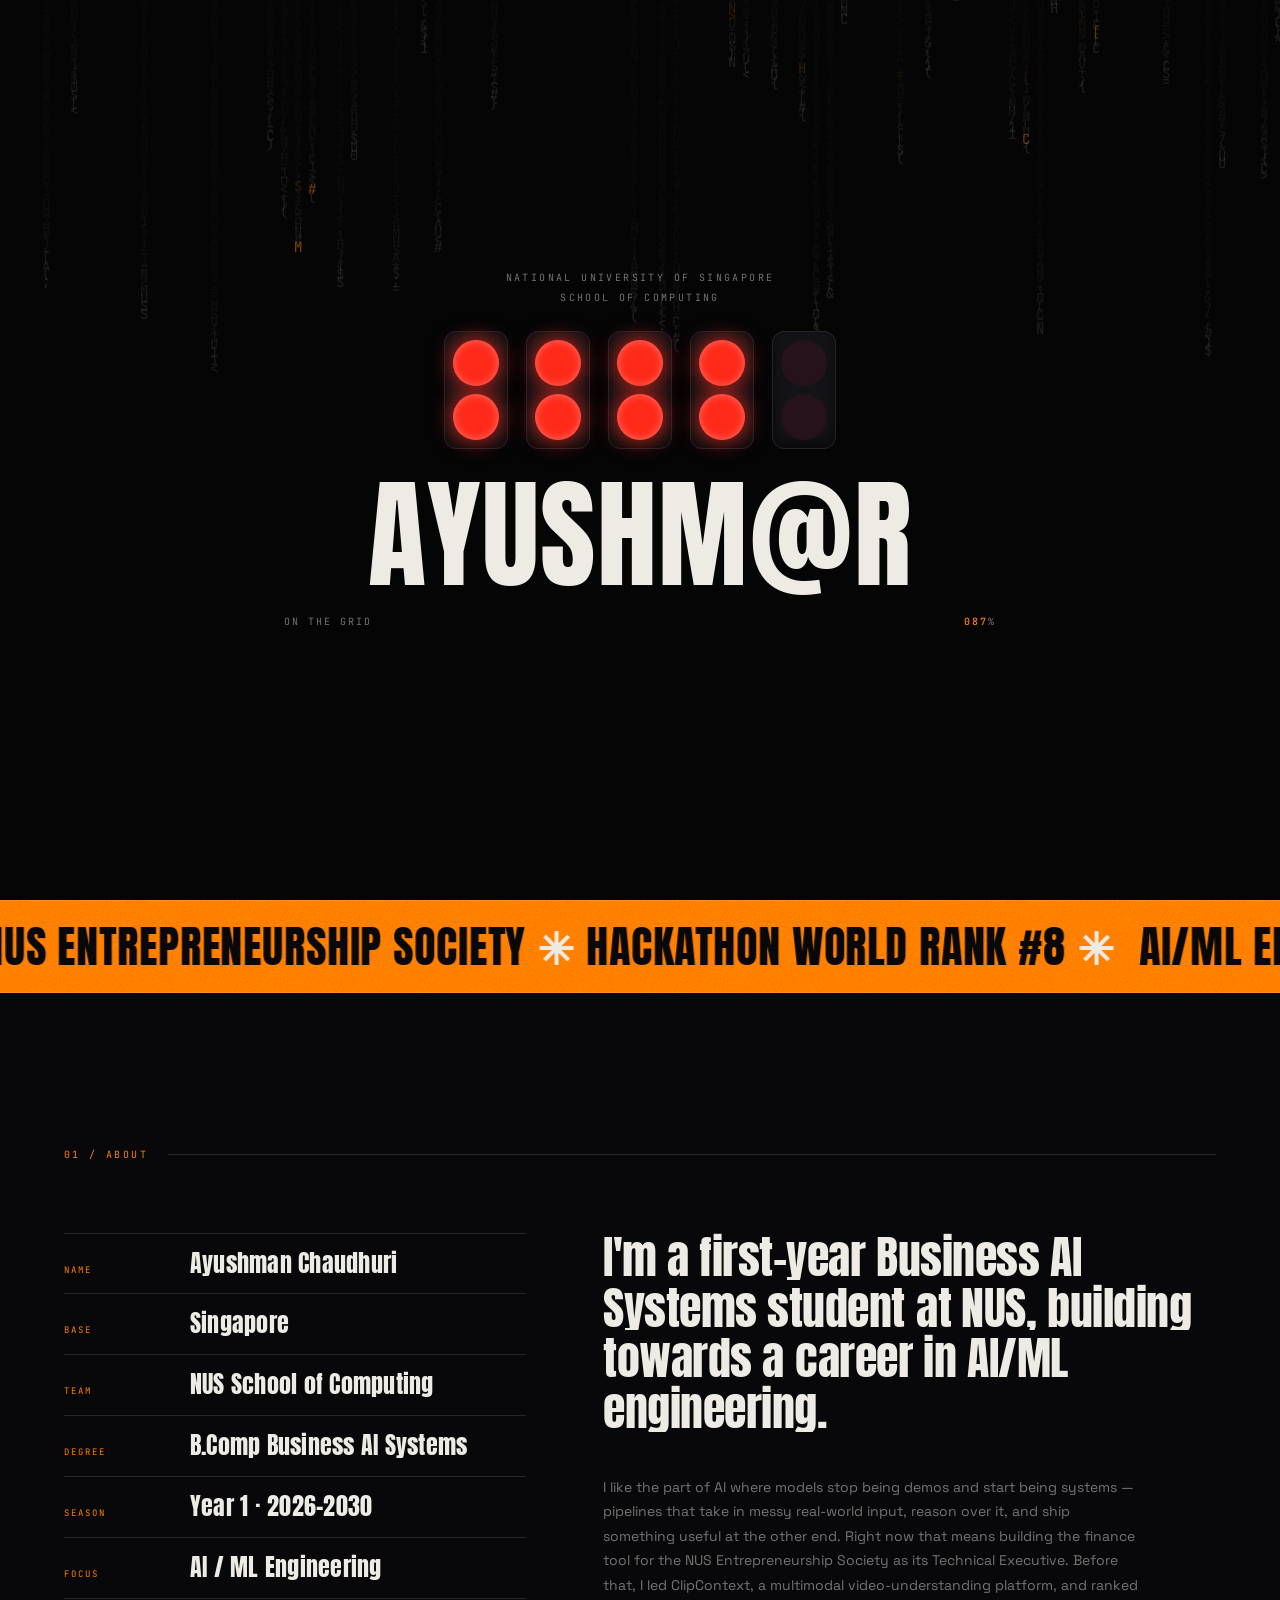
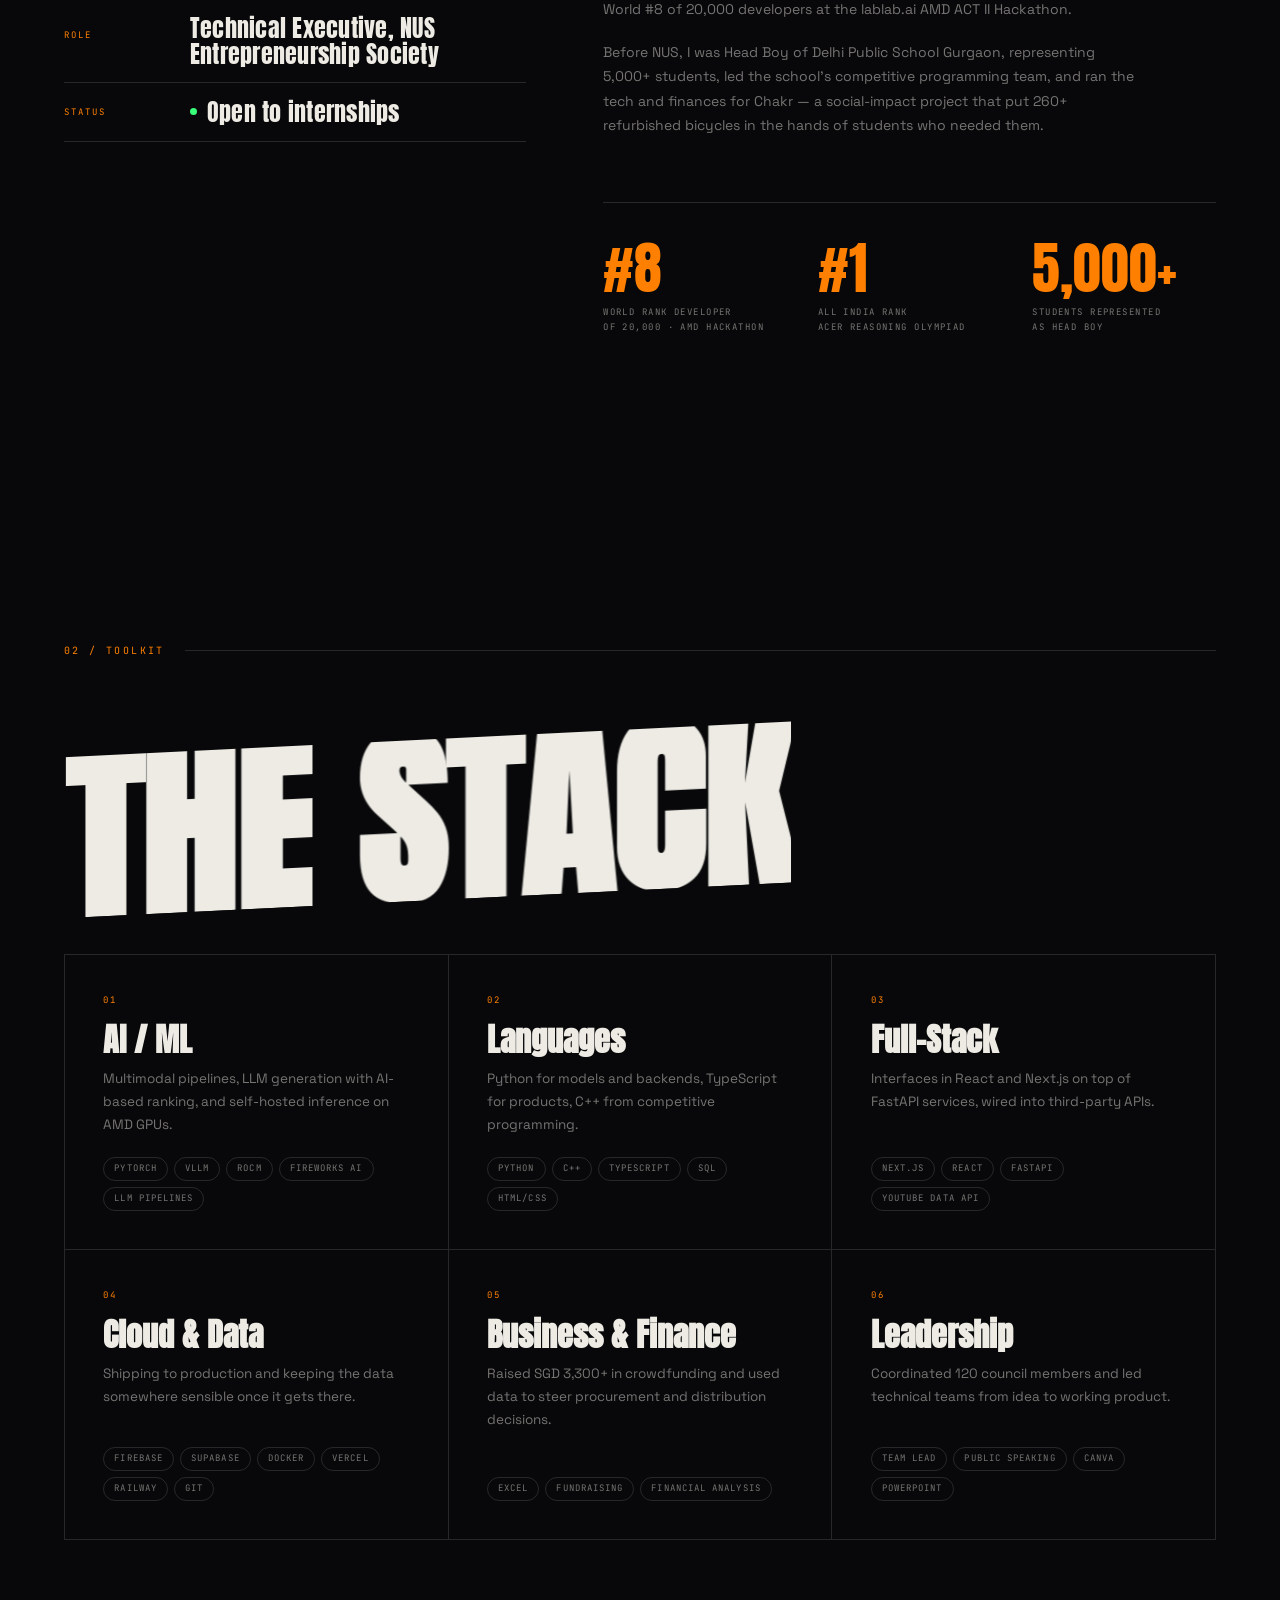
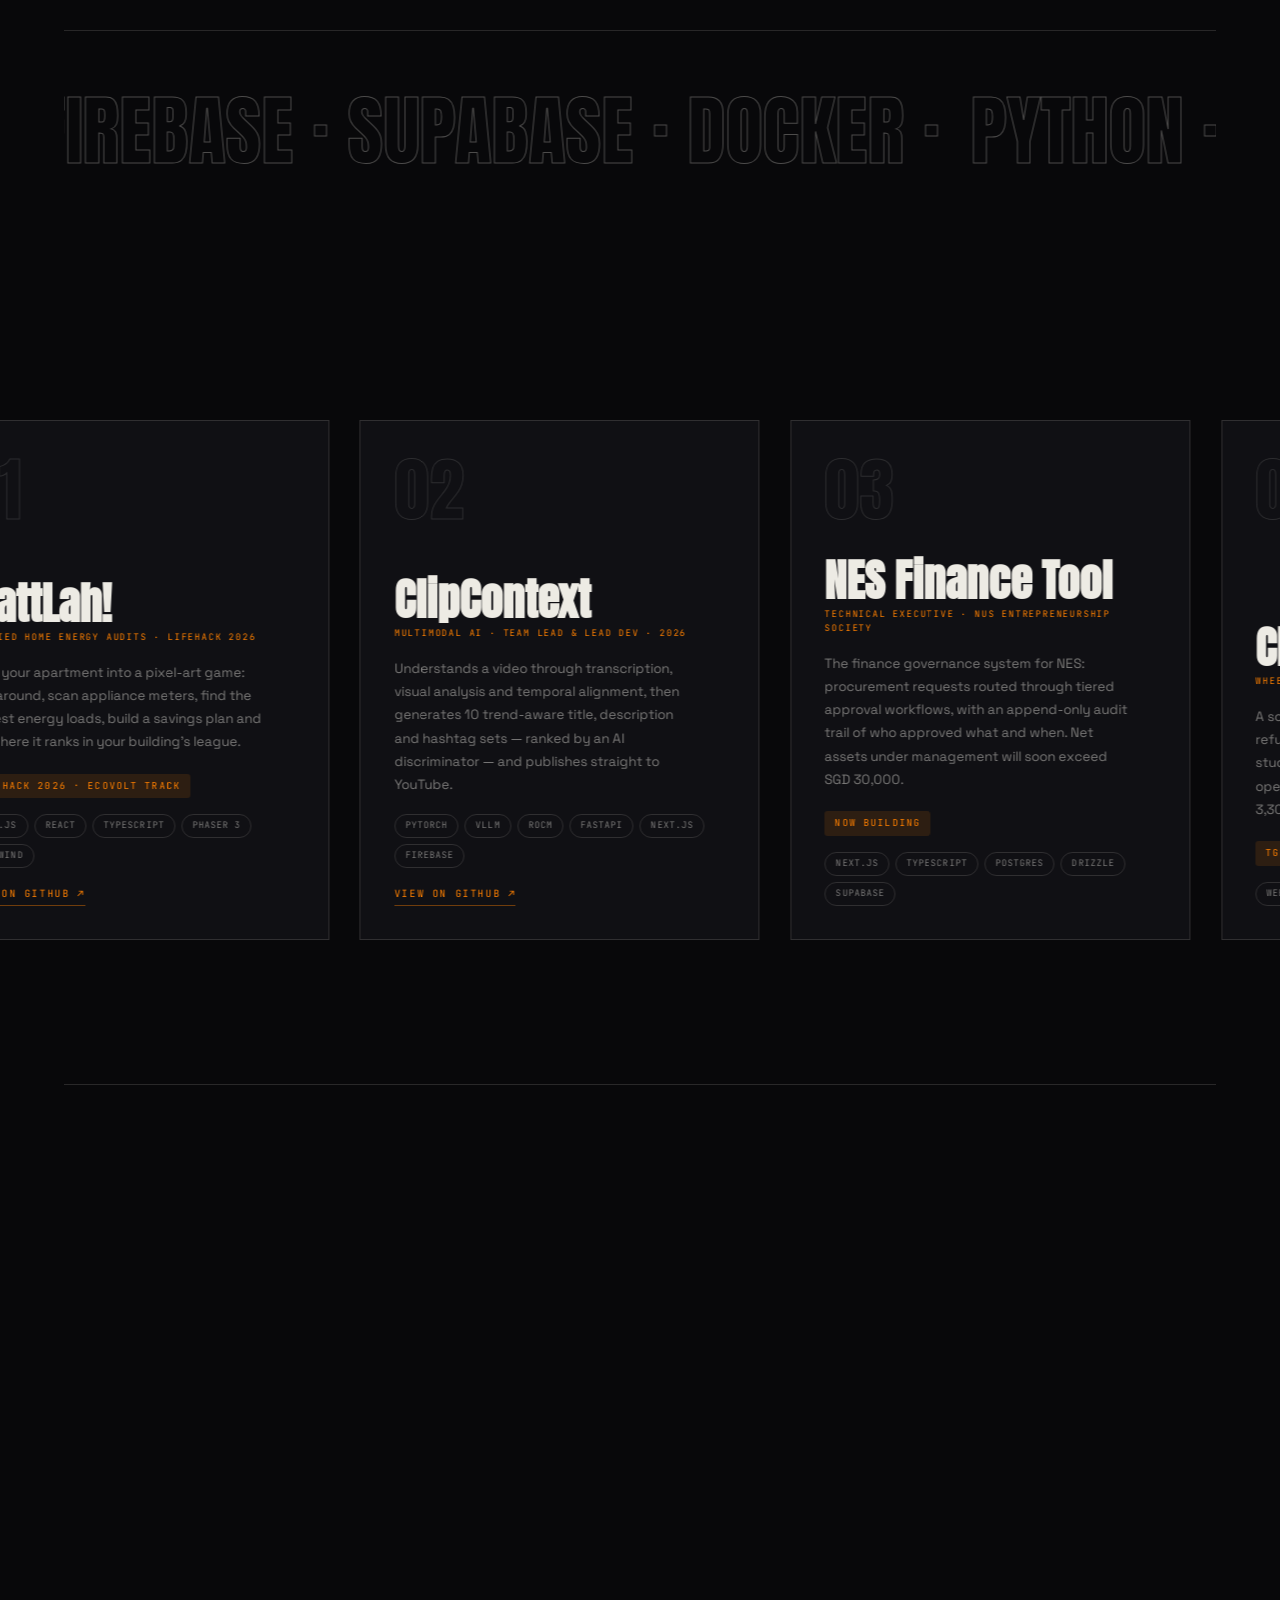
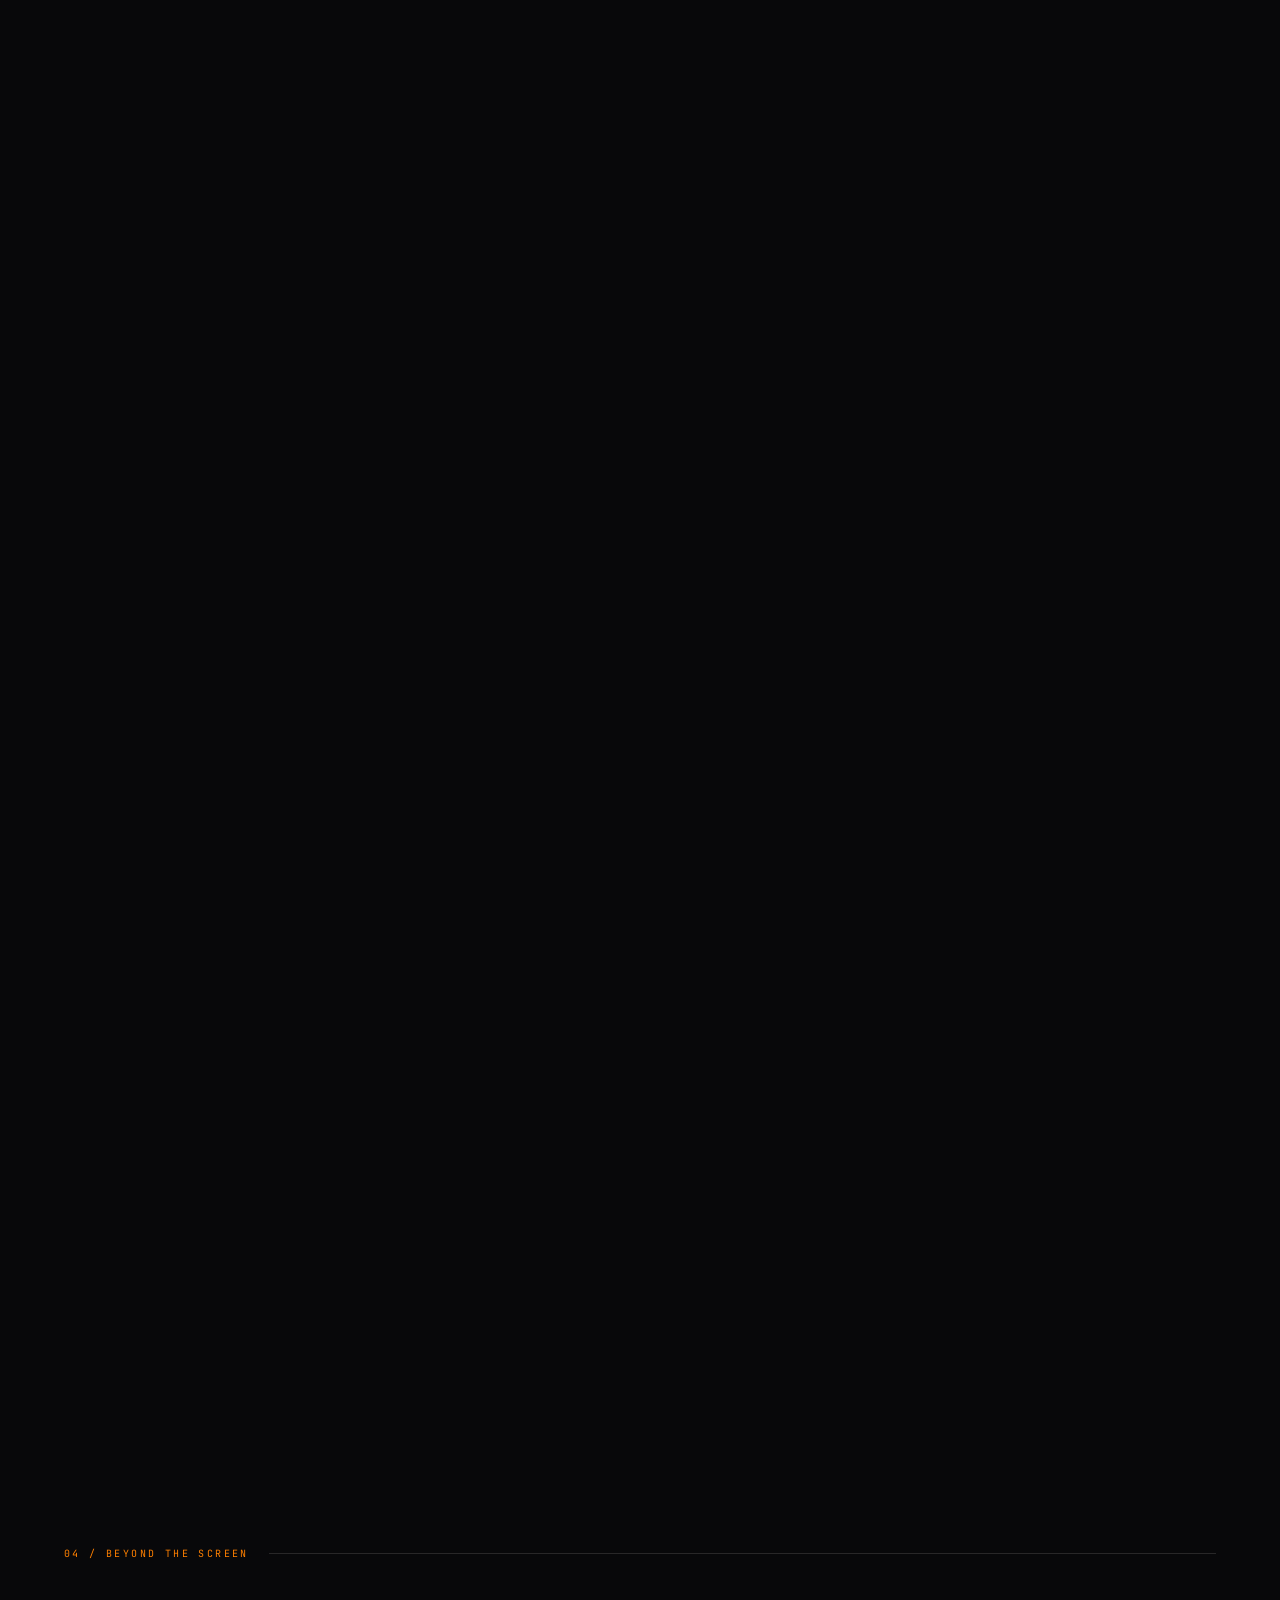
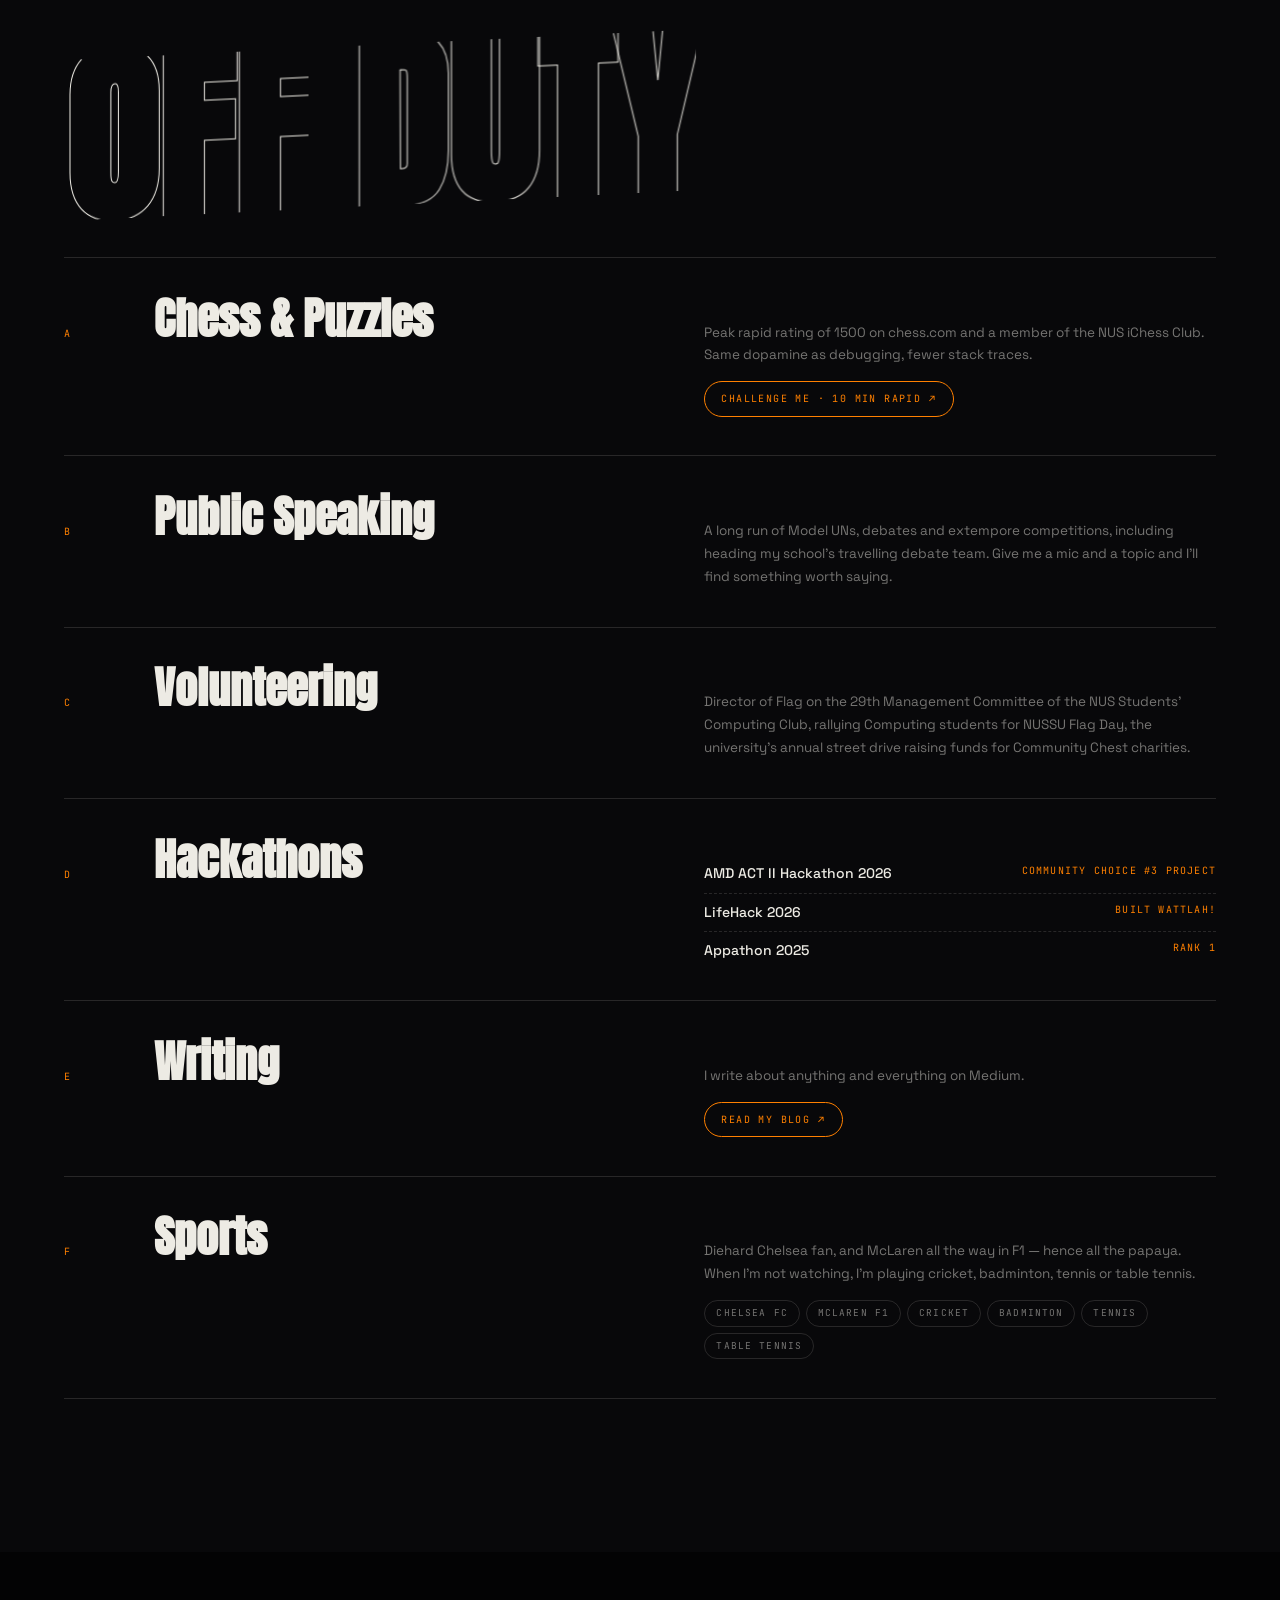
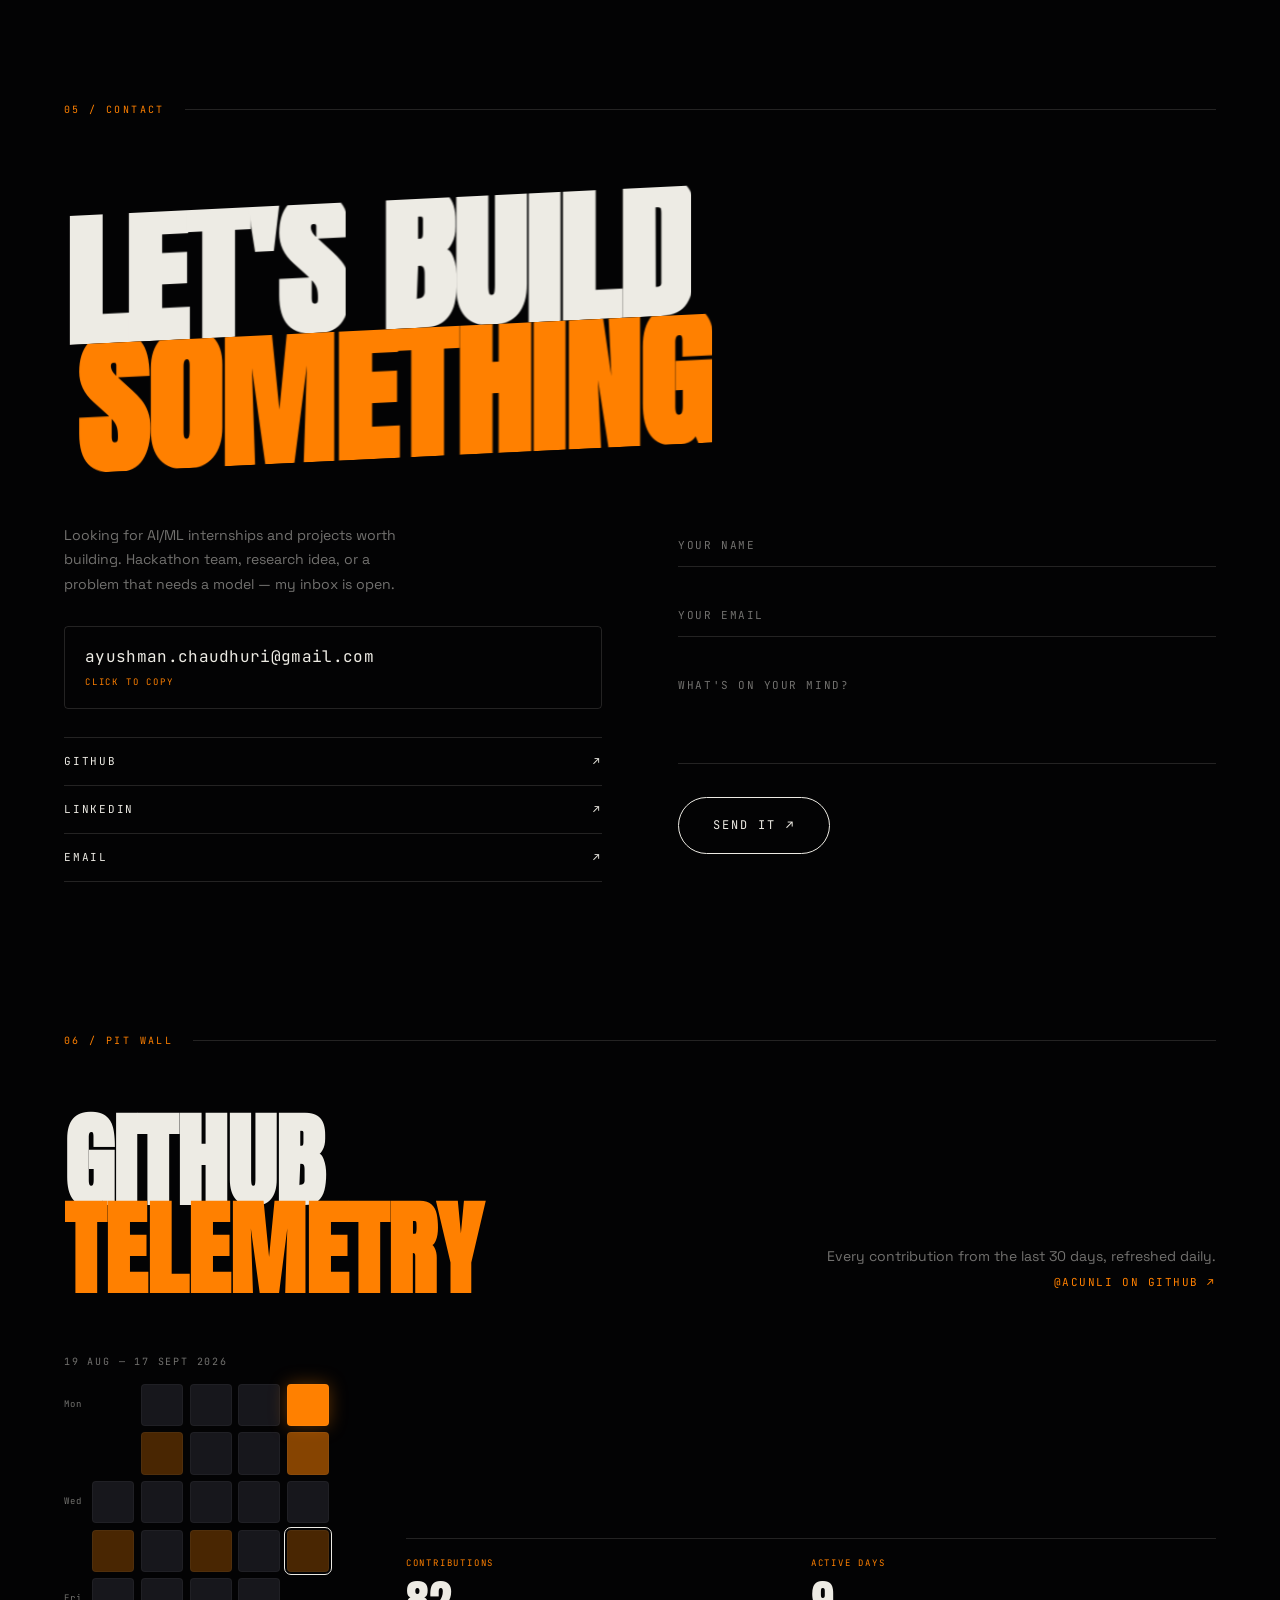
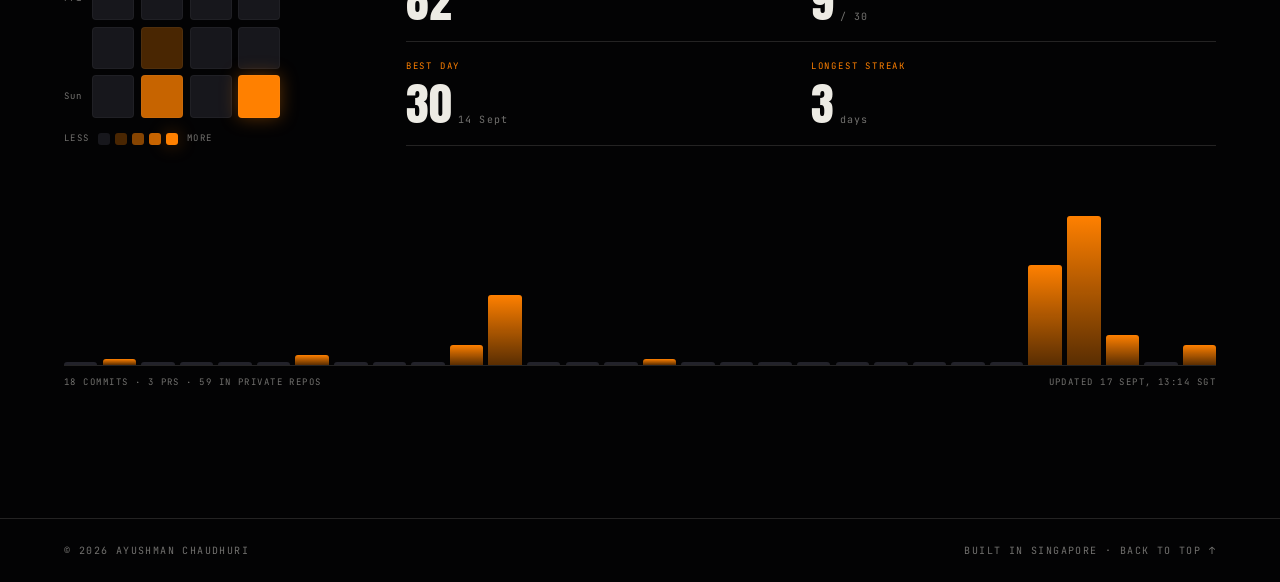
==== commit 59df74d0: "Add pit wall,sports,stats" ====
--- a/index.html
+++ b/index.html
@@ -3,12 +3,12 @@
 <head>
 <meta charset="utf-8">
 <meta name="viewport" content="width=device-width, initial-scale=1, viewport-fit=cover">
-<title>Ayushman Chaudhuri — Computing @ NUS</title>
-<meta name="description" content="Ayushman Chaudhuri — Year 1 Computer Science student at the National University of Singapore. Building software, breaking things, shipping projects.">
+<title>Ayushman Chaudhuri — Business AI Systems @ NUS</title>
+<meta name="description" content="Ayushman Chaudhuri — Year 1 Business AI Systems student at NUS, interested in AI/ML engineering. Builder of ClipContext, hackathon world rank 8 developer.">
 <meta name="theme-color" content="#08080A">
 
-<meta property="og:title" content="Ayushman Chaudhuri — Computing @ NUS">
-<meta property="og:description" content="Year 1 Computer Science student at NUS. Building software, breaking things, shipping projects.">
+<meta property="og:title" content="Ayushman Chaudhuri — Business AI Systems @ NUS">
+<meta property="og:description" content="Year 1 Business AI Systems student at NUS, interested in AI/ML engineering.">
 <meta property="og:type" content="website">
 <meta property="og:image" content="assets/img/ayushman-md.jpg">
 <link rel="preload" as="image" href="assets/img/ayushman-cutout.webp" type="image/webp">
@@ -128,7 +128,7 @@
   </div>
 
   <aside class="hud hud--l">
-    <div class="hud__row reveal"><em>POS</em><b>CS · Y1</b></div>
+    <div class="hud__row reveal"><em>POS</em><b>Business AI Systems · Y1</b></div>
     <div class="hud__row reveal"><em>TEAM</em><b>NUS Computing</b></div>
     <div class="hud__row reveal"><em>LOCAL</em><b id="clock">--:--:--</b></div>
     <div class="hud__row reveal">
@@ -139,7 +139,7 @@
 
   <aside class="hud hud--r">
     <div class="hud__row reveal"><em>STATUS</em><b class="hud__live"><i></i>Open to internships</b></div>
-    <div class="hud__row reveal"><em>SECTOR</em><b>Software · Systems · Web</b></div>
+    <div class="hud__row reveal"><em>SECTOR</em><b>AI / ML Engineering</b></div>
     <a href="#contact" class="hud__cta reveal magnetic" data-cursor="hover"><span>Get in touch</span><i>↗</i></a>
   </aside>
 
@@ -154,8 +154,8 @@
 <!-- ========== TICKER ========== -->
 <div class="ticker" aria-hidden="true">
   <div class="ticker__track" id="ticker">
-    <span>SOFTWARE ENGINEER <b>✳</b> PROBLEM SOLVER <b>✳</b> NUS COMPUTING '29 <b>✳</b> ALWAYS SHIPPING <b>✳</b> </span>
-    <span>SOFTWARE ENGINEER <b>✳</b> PROBLEM SOLVER <b>✳</b> NUS COMPUTING '29 <b>✳</b> ALWAYS SHIPPING <b>✳</b> </span>
+    <span>AI/ML ENGINEERING <b>✳</b> BUSINESS AI SYSTEMS <b>✳</b> TECH EXEC @ NUS ENTREPRENEURSHIP SOCIETY <b>✳</b> HACKATHON WORLD RANK #8 <b>✳</b> </span>
+    <span>AI/ML ENGINEERING <b>✳</b> BUSINESS AI SYSTEMS <b>✳</b> TECH EXEC @ NUS ENTREPRENEURSHIP SOCIETY <b>✳</b> HACKATHON WORLD RANK #8 <b>✳</b> </span>
   </div>
 </div>
 
@@ -172,43 +172,43 @@
         <div class="spec__row reveal"><dt>Name</dt><dd>Ayushman Chaudhuri</dd></div>
         <div class="spec__row reveal"><dt>Base</dt><dd>Singapore</dd></div>
         <div class="spec__row reveal"><dt>Team</dt><dd>NUS School of Computing</dd></div>
-        <div class="spec__row reveal"><dt>Season</dt><dd>Year 1 · Rookie</dd></div>
-        <div class="spec__row reveal"><dt>Specialty</dt><dd>Software engineering</dd></div>
+        <div class="spec__row reveal"><dt>Degree</dt><dd>B.Comp Business AI Systems</dd></div>
+        <div class="spec__row reveal"><dt>Season</dt><dd>Year 1 · 2026–2030</dd></div>
+        <div class="spec__row reveal"><dt>Focus</dt><dd>AI / ML Engineering</dd></div>
+        <div class="spec__row reveal"><dt>Role</dt><dd>Technical Executive, NUS Entrepreneurship Society</dd></div>
         <div class="spec__row reveal"><dt>Status</dt><dd class="spec__live"><i></i>Open to internships</dd></div>
       </dl>
     </div>
 
     <div class="about__body">
       <p class="about__lead" data-split="words">
-        I'm a first-year Computer Science student at NUS who'd rather build the thing than read about it.
+        I'm a first-year Business AI Systems student at NUS, building towards a career in AI/ML engineering.
       </p>
       <p class="about__text reveal">
-        Somewhere between a 3am debugging session and a lecture on discrete maths, I found the part of
-        computing I actually love: taking an idea that only exists in my head and forcing it to run on
-        real hardware, for real people. Systems, interfaces, algorithms — whatever the problem needs.
+        I like the part of AI where models stop being demos and start being systems — pipelines that
+        take in messy real-world input, reason over it, and ship something useful at the other end.
+        Right now that means building the finance tool for the NUS Entrepreneurship Society as its
+        Technical Executive. Before that, I led ClipContext, a multimodal video-understanding
+        platform, and ranked World #8 of 20,000 developers at the lablab.ai AMD ACT II Hackathon.
       </p>
       <p class="about__text reveal">
-        Right now I'm deep in data structures, low-level C, and the kind of side projects that start as a
-        joke at 1am and end up on GitHub by morning. I care about craft — code that's readable, products
-        that feel considered, details nobody asked for.
+        Before NUS, I was Head Boy of Delhi Public School Gurgaon, representing 5,000+ students, led the
+        school's competitive programming team, and ran the tech and finances for Chakr — a social-impact
+        project that put 260+ refurbished bicycles in the hands of students who needed them.
       </p>
 
       <div class="stats">
         <div class="stat reveal">
-          <span class="stat__num" data-count="2029">0</span>
-          <span class="stat__lab">Expected<br>graduation</span>
+          <span class="stat__num" data-count="8" data-prefix="#">0</span>
+          <span class="stat__lab">World rank developer<br>of 20,000 · AMD hackathon</span>
         </div>
         <div class="stat reveal">
-          <span class="stat__num" data-count="12" data-suffix="+">0</span>
-          <span class="stat__lab">Projects<br>shipped</span>
+          <span class="stat__num" data-count="1" data-prefix="#">0</span>
+          <span class="stat__lab">All India Rank<br>ACER Reasoning Olympiad</span>
         </div>
         <div class="stat reveal">
-          <span class="stat__num" data-count="6" data-suffix="">0</span>
-          <span class="stat__lab">Languages<br>in the stack</span>
-        </div>
-        <div class="stat reveal">
-          <span class="stat__num" data-count="3" data-suffix="am">0</span>
-          <span class="stat__lab">Peak coding<br>hour</span>
+          <span class="stat__num" data-count="5000" data-suffix="+">0</span>
+          <span class="stat__lab">Students represented<br>as Head Boy</span>
         </div>
       </div>
     </div>
@@ -227,57 +227,57 @@
   <div class="skills__grid">
     <article class="skill" data-cursor="hover">
       <span class="skill__i">01</span>
-      <h3>Languages</h3>
-      <p>Python, Java, C, JavaScript, SQL, and a healthy respect for pointers.</p>
-      <ul class="tags"><li>Python</li><li>Java</li><li>C</li><li>JavaScript</li><li>SQL</li></ul>
+      <h3>AI / ML</h3>
+      <p>Multimodal pipelines, LLM generation with AI-based ranking, and self-hosted inference on AMD GPUs.</p>
+      <ul class="tags"><li>PyTorch</li><li>vLLM</li><li>ROCm</li><li>Fireworks AI</li><li>LLM pipelines</li></ul>
       <div class="skill__fill"></div>
     </article>
 
     <article class="skill" data-cursor="hover">
       <span class="skill__i">02</span>
-      <h3>Web &amp; Product</h3>
-      <p>Front to back — interfaces that feel fast and APIs that don't fall over.</p>
-      <ul class="tags"><li>React</li><li>Node</li><li>HTML/CSS</li><li>REST</li><li>Figma</li></ul>
+      <h3>Languages</h3>
+      <p>Python for models and backends, TypeScript for products, C++ from competitive programming.</p>
+      <ul class="tags"><li>Python</li><li>C++</li><li>TypeScript</li><li>SQL</li><li>HTML/CSS</li></ul>
       <div class="skill__fill"></div>
     </article>
 
     <article class="skill" data-cursor="hover">
       <span class="skill__i">03</span>
-      <h3>CS Fundamentals</h3>
-      <p>Data structures, algorithms, OS concepts — the stuff that makes the rest work.</p>
-      <ul class="tags"><li>DSA</li><li>OOP</li><li>Systems</li><li>Discrete Math</li></ul>
+      <h3>Full-Stack</h3>
+      <p>Interfaces in React and Next.js on top of FastAPI services, wired into third-party APIs.</p>
+      <ul class="tags"><li>Next.js</li><li>React</li><li>FastAPI</li><li>YouTube Data API</li></ul>
       <div class="skill__fill"></div>
     </article>
 
     <article class="skill" data-cursor="hover">
       <span class="skill__i">04</span>
-      <h3>Tooling</h3>
-      <p>Git worth reading, Linux worth living in, and CI that catches me before users do.</p>
-      <ul class="tags"><li>Git</li><li>Linux</li><li>Docker</li><li>VS Code</li></ul>
+      <h3>Cloud &amp; Data</h3>
+      <p>Shipping to production and keeping the data somewhere sensible once it gets there.</p>
+      <ul class="tags"><li>Firebase</li><li>Supabase</li><li>Docker</li><li>Vercel</li><li>Railway</li><li>Git</li></ul>
       <div class="skill__fill"></div>
     </article>
 
     <article class="skill" data-cursor="hover">
       <span class="skill__i">05</span>
-      <h3>Data &amp; AI</h3>
-      <p>Pandas, NumPy, and increasingly more time spent talking to language models.</p>
-      <ul class="tags"><li>NumPy</li><li>Pandas</li><li>LLM APIs</li><li>Prompting</li></ul>
+      <h3>Business &amp; Finance</h3>
+      <p>Raised SGD 3,300+ in crowdfunding and used data to steer procurement and distribution decisions.</p>
+      <ul class="tags"><li>Excel</li><li>Fundraising</li><li>Financial analysis</li></ul>
       <div class="skill__fill"></div>
     </article>
 
     <article class="skill" data-cursor="hover">
       <span class="skill__i">06</span>
-      <h3>Human Skills</h3>
-      <p>Explaining hard things simply, shipping in teams, and writing docs people read.</p>
-      <ul class="tags"><li>Teamwork</li><li>Writing</li><li>Public speaking</li></ul>
+      <h3>Leadership</h3>
+      <p>Coordinated 120 council members and led technical teams from idea to working product.</p>
+      <ul class="tags"><li>Team lead</li><li>Public speaking</li><li>Canva</li><li>PowerPoint</li></ul>
       <div class="skill__fill"></div>
     </article>
   </div>
 
   <div class="marquee marquee--alt" aria-hidden="true">
     <div class="marquee__track">
-      <span>PYTHON · JAVA · C · REACT · NODE · GIT · LINUX · SQL · DOCKER · NUMPY · ALGORITHMS · </span>
-      <span>PYTHON · JAVA · C · REACT · NODE · GIT · LINUX · SQL · DOCKER · NUMPY · ALGORITHMS · </span>
+      <span>PYTHON · PYTORCH · VLLM · ROCM · NEXT.JS · FASTAPI · TYPESCRIPT · C++ · SQL · FIREBASE · SUPABASE · DOCKER · </span>
+      <span>PYTHON · PYTORCH · VLLM · ROCM · NEXT.JS · FASTAPI · TYPESCRIPT · C++ · SQL · FIREBASE · SUPABASE · DOCKER · </span>
     </div>
   </div>
 </section>
@@ -290,17 +290,19 @@
       <div class="work__intro">
         <em class="sec-num">03 / WORK</em>
         <h2 class="work__intro-title">SELECTED<br>PROJECTS</h2>
-        <p>Things I built because I wanted them to exist. Scroll sideways.</p>
+        <p>AI systems, social impact and competition platforms. Scroll sideways.</p>
         <span class="work__arrow">→</span>
       </div>
 
       <article class="proj" data-cursor="view">
         <span class="proj__n">01</span>
         <div class="proj__body">
-          <h3>Orbital</h3>
-          <p class="proj__type">Full-stack web app</p>
-          <p class="proj__desc">A scheduling tool for student project teams that turns everyone's messy timetable into the one hour a week you're all actually free.</p>
-          <ul class="tags"><li>React</li><li>Node</li><li>PostgreSQL</li></ul>
+          <h3>WattLah!</h3>
+          <p class="proj__type">Gamified home energy audits · LifeHack 2026</p>
+          <p class="proj__desc">Turns your apartment into a pixel-art game: walk around, scan appliance meters, find the biggest energy loads, build a savings plan and see where it ranks in your building's league.</p>
+          <p class="proj__win">LifeHack 2026 · Ecovolt track</p>
+          <ul class="tags"><li>Next.js</li><li>React</li><li>TypeScript</li><li>Phaser 3</li><li>Tailwind</li></ul>
+          <a class="proj__link" href="https://github.com/acunli/LifeHack2026" target="_blank" rel="noopener">View on GitHub ↗</a>
         </div>
         <div class="proj__glow"></div>
       </article>
@@ -308,10 +310,11 @@
       <article class="proj" data-cursor="view">
         <span class="proj__n">02</span>
         <div class="proj__body">
-          <h3>Pathfinder</h3>
-          <p class="proj__type">Algorithm visualiser</p>
-          <p class="proj__desc">Watch A*, Dijkstra and BFS race each other across a maze you draw yourself. Built to make my own DSA revision less painful.</p>
-          <ul class="tags"><li>JavaScript</li><li>Canvas</li><li>Algorithms</li></ul>
+          <h3>ClipContext</h3>
+          <p class="proj__type">Multimodal AI · Team Lead &amp; Lead Dev · 2026</p>
+          <p class="proj__desc">Understands a video through transcription, visual analysis and temporal alignment, then generates 10 trend-aware title, description and hashtag sets — ranked by an AI discriminator — and publishes straight to YouTube.</p>
+          <ul class="tags"><li>PyTorch</li><li>vLLM</li><li>ROCm</li><li>FastAPI</li><li>Next.js</li><li>Firebase</li></ul>
+          <a class="proj__link" href="https://github.com/acunli/ClipContext" target="_blank" rel="noopener">View on GitHub ↗</a>
         </div>
         <div class="proj__glow"></div>
       </article>
@@ -319,10 +322,11 @@
       <article class="proj" data-cursor="view">
         <span class="proj__n">03</span>
         <div class="proj__body">
-          <h3>Mess Hall</h3>
-          <p class="proj__type">Data + scraping</p>
-          <p class="proj__desc">Scrapes campus canteen menus, ranks them by what students actually rate, and tells you where to eat before the queue forms.</p>
-          <ul class="tags"><li>Python</li><li>BeautifulSoup</li><li>Pandas</li></ul>
+          <h3>NES Finance Tool</h3>
+          <p class="proj__type">Technical Executive · NUS Entrepreneurship Society</p>
+          <p class="proj__desc">The finance governance system for NES: procurement requests routed through tiered approval workflows, with an append-only audit trail of who approved what and when. Net assets under management will soon exceed SGD 30,000.</p>
+          <p class="proj__win">Now building</p>
+          <ul class="tags"><li>Next.js</li><li>TypeScript</li><li>Postgres</li><li>Drizzle</li><li>Supabase</li></ul>
         </div>
         <div class="proj__glow"></div>
       </article>
@@ -330,10 +334,22 @@
       <article class="proj" data-cursor="view">
         <span class="proj__n">04</span>
         <div class="proj__body">
-          <h3>Shellshock</h3>
-          <p class="proj__type">Systems / C</p>
-          <p class="proj__desc">A tiny UNIX shell written from scratch — piping, redirection, job control. Mostly an excuse to finally understand fork() and exec().</p>
-          <ul class="tags"><li>C</li><li>POSIX</li><li>Systems</li></ul>
+          <h3>Chakr</h3>
+          <p class="proj__type">Wheels of Hope · Head of Finance &amp; Tech Ops</p>
+          <p class="proj__desc">A social-impact initiative redistributing refurbished bicycles to underprivileged students. I built and ran the web app behind its operations, led the tech team, and raised SGD 3,300+ through crowdfunding.</p>
+          <p class="proj__win">tGELF Youth Leader 2024–25 winner</p>
+          <ul class="tags"><li>Web app</li><li>Excel</li><li>Fundraising</li></ul>
+        </div>
+        <div class="proj__glow"></div>
+      </article>
+
+      <article class="proj proj--building" data-cursor="view">
+        <span class="proj__n">05</span>
+        <div class="proj__body">
+          <h3>Megagem Online</h3>
+          <p class="proj__type">In the garage</p>
+          <p class="proj__status" aria-label="Building">Building<span>.</span><span>.</span><span>.</span></p>
+          <div class="proj__bar"><i></i></div>
         </div>
         <div class="proj__glow"></div>
       </article>
@@ -341,9 +357,9 @@
       <article class="proj proj--cta" data-cursor="hover">
         <div class="proj__body">
           <h3>More on<br>GitHub</h3>
-          <p class="proj__desc">The half-finished experiments live there too.</p>
-          <a class="btn magnetic" href="https://github.com" target="_blank" rel="noopener">
-            <span>Open GitHub</span><i>↗</i>
+          <p class="proj__desc">Hackathon builds and experiments live there too.</p>
+          <a class="btn magnetic" href="https://github.com/acunli" target="_blank" rel="noopener">
+            <span>github.com/acunli</span><i>↗</i>
           </a>
         </div>
       </article>
@@ -365,28 +381,52 @@
   <ul class="beyond__list" id="beyondList">
     <li data-cursor="hover">
       <span class="beyond__n">A</span>
-      <h3>Public Speaking</h3>
-      <p>Give me a mic and a deadline and I'll find something worth saying.</p>
+      <h3>Chess &amp; Puzzles</h3>
+      <div class="beyond__body">
+        <p>Peak rapid rating of 1500 on chess.com and a member of the NUS iChess Club. Same dopamine as debugging, fewer stack traces.</p>
+        <a class="beyond__btn" href="https://www.chess.com/play/online/new?action=createLiveChallenge&amp;base=600&amp;timeIncrement=0&amp;opponent=Ay7u" target="_blank" rel="noopener">Challenge me · 10 min rapid <i>↗</i></a>
+      </div>
     </li>
     <li data-cursor="hover">
       <span class="beyond__n">B</span>
-      <h3>Writing</h3>
-      <p>Essays, build logs, and the occasional overlong explanation of a bug.</p>
+      <h3>Public Speaking</h3>
+      <div class="beyond__body">
+        <p>A long run of Model UNs, debates and extempore competitions, including heading my school's travelling debate team. Give me a mic and a topic and I'll find something worth saying.</p>
+      </div>
     </li>
     <li data-cursor="hover">
       <span class="beyond__n">C</span>
-      <h3>Chess &amp; Puzzles</h3>
-      <p>Same dopamine as debugging, fewer stack traces.</p>
+      <h3>Volunteering</h3>
+      <div class="beyond__body">
+        <p>Director of Flag on the 29th Management Committee of the NUS Students' Computing Club, rallying Computing students for NUSSU Flag Day, the university's annual street drive raising funds for Community Chest charities.</p>
+      </div>
     </li>
     <li data-cursor="hover">
       <span class="beyond__n">D</span>
       <h3>Hackathons</h3>
-      <p>48 hours, too much caffeine, one demo that works on the third try.</p>
+      <div class="beyond__body">
+        <ul class="beyond__hacks">
+          <li><b>AMD ACT II Hackathon 2026</b><span>Community Choice #3 project</span></li>
+          <li><b>LifeHack 2026</b><span>Built WattLah!</span></li>
+          <li><b>Appathon 2025</b><span>Rank 1</span></li>
+        </ul>
+      </div>
     </li>
     <li data-cursor="hover">
       <span class="beyond__n">E</span>
-      <h3>Exploring Singapore</h3>
-      <p>Hawker centres ranked by a spreadsheet I refuse to show anyone.</p>
+      <h3>Writing</h3>
+      <div class="beyond__body">
+        <p>I write about anything and everything on Medium.</p>
+        <a class="beyond__btn" href="https://medium.com/@ayushman.chaudhuri" target="_blank" rel="noopener">Read my blog <i>↗</i></a>
+      </div>
+    </li>
+    <li class="beyond__sport" data-cursor="hover">
+      <span class="beyond__n">F</span>
+      <h3>Sports</h3>
+      <div class="beyond__body">
+        <p>Diehard Chelsea fan, and McLaren all the way in F1 — hence all the papaya. When I'm not watching, I'm playing cricket, badminton, tennis or table tennis.</p>
+        <ul class="beyond__chips"><li>Chelsea FC</li><li>McLaren F1</li><li>Cricket</li><li>Badminton</li><li>Tennis</li><li>Table tennis</li></ul>
+      </div>
     </li>
   </ul>
 </section>
@@ -409,8 +449,8 @@
     <div class="contact__grid">
       <div class="contact__side">
         <p class="contact__blurb">
-          Internship, a project that needs a stubborn first-year, or just want to argue about
-          tabs vs spaces — my inbox is open.
+          Looking for AI/ML internships and projects worth building. Hackathon team, research
+          idea, or a problem that needs a model — my inbox is open.
         </p>
 
         <button class="mailcopy magnetic" id="mailCopy" data-mail="ayushman.chaudhuri@gmail.com" data-cursor="hover">
@@ -419,8 +459,8 @@
         </button>
 
         <ul class="socials">
-          <li><a href="https://github.com" target="_blank" rel="noopener" data-cursor="hover"><span>GitHub</span><i>↗</i></a></li>
-          <li><a href="https://linkedin.com" target="_blank" rel="noopener" data-cursor="hover"><span>LinkedIn</span><i>↗</i></a></li>
+          <li><a href="https://github.com/acunli" target="_blank" rel="noopener" data-cursor="hover"><span>GitHub</span><i>↗</i></a></li>
+          <li><a href="https://www.linkedin.com/in/ayushman-chaudhuri" target="_blank" rel="noopener" data-cursor="hover"><span>LinkedIn</span><i>↗</i></a></li>
           <li><a href="mailto:ayushman.chaudhuri@gmail.com" data-cursor="hover"><span>Email</span><i>↗</i></a></li>
         </ul>
       </div>
@@ -449,6 +489,41 @@
     </div>
   </div>
 
+  <div class="pitwall" id="pitwall" hidden>
+    <div class="sec-head">
+      <em class="sec-num">06 / PIT WALL</em>
+      <span class="sec-rule"></span>
+    </div>
+
+    <div class="pitwall__head">
+      <h2 class="pitwall__title">GITHUB<br><span>TELEMETRY</span></h2>
+      <p class="pitwall__sub">
+        Every contribution from the last 30 days, refreshed daily.<br>
+        <a href="https://github.com/acunli" target="_blank" rel="noopener" data-cursor="hover">@acunli on GitHub ↗</a>
+      </p>
+    </div>
+
+    <div class="pitwall__grid">
+      <div class="pitwall__mapwrap">
+        <div class="pitwall__range" id="contribRange"></div>
+        <div class="pitwall__mapbox">
+          <div class="pitwall__weekdays" aria-hidden="true">
+            <span>Mon</span><span></span><span>Wed</span><span></span><span>Fri</span><span></span><span>Sun</span>
+          </div>
+          <div class="pitwall__map" id="contribMap" role="img"></div>
+        </div>
+        <div class="pitwall__legend" aria-hidden="true">
+          <span>Less</span><i data-l="0"></i><i data-l="1"></i><i data-l="2"></i><i data-l="3"></i><i data-l="4"></i><span>More</span>
+        </div>
+      </div>
+      <dl class="pitwall__stats" id="contribStats"></dl>
+    </div>
+
+    <div class="pitwall__bars" id="contribBars" aria-hidden="true"></div>
+    <p class="pitwall__updated" id="contribUpdated"></p>
+    <div class="pitwall__tip" id="contribTip" aria-hidden="true"></div>
+  </div>
+
   <footer class="foot">
     <span>© <span id="year">2026</span> Ayushman Chaudhuri</span>
     <span>Built in Singapore · <a href="#home" data-cursor="hover">Back to top ↑</a></span>
--- a/css/style.css
+++ b/css/style.css
@@ -614,6 +614,7 @@
   font-family:var(--display);font-size:clamp(46px,5.5vw,84px);line-height:1;
   color:transparent;-webkit-text-stroke:1px var(--hair);
   transition:-webkit-text-stroke-color .5s;
+  margin-bottom:18px;
 }
 .proj:hover .proj__n{-webkit-text-stroke-color:rgba(255,128,0,.6)}
 .proj__body{position:relative;z-index:2}
@@ -625,6 +626,61 @@
   color:var(--papaya);margin-bottom:16px;
 }
 .proj__desc{color:var(--dim);font-size:13.5px;line-height:1.72;margin-bottom:18px;max-width:34ch}
+.proj__win{
+  display:inline-block;margin:-4px 0 16px;padding:5px 10px;border-radius:3px;
+  background:rgba(255,128,0,.12);color:var(--papaya);
+  font-family:var(--mono);font-size:9.5px;letter-spacing:.12em;text-transform:uppercase;
+}
+.proj__link{
+  display:inline-block;margin-top:18px;font-family:var(--mono);font-size:10px;letter-spacing:.16em;
+  text-transform:uppercase;color:var(--papaya);border-bottom:1px solid rgba(255,128,0,.4);padding-bottom:3px;
+  position:relative;z-index:3;
+}
+.proj__link:hover{border-bottom-color:var(--papaya)}
+.proj--building{border-style:dashed;border-color:rgba(255,128,0,.35)}
+.proj--building::before{
+  content:"";position:absolute;left:0;right:0;top:0;height:8px;
+  background:repeating-linear-gradient(-45deg,var(--papaya) 0 10px,transparent 10px 20px);
+  background-size:28px 8px;animation:hazard 1s linear infinite;opacity:.8;
+}
+@keyframes hazard{to{background-position:28px 0}}
+.proj__status{
+  font-family:var(--display);font-size:clamp(38px,4vw,60px);line-height:1;color:var(--papaya);
+  margin:6px 0 20px;
+}
+.proj__status span{animation:blinkDot 1.4s infinite both}
+.proj__status span:nth-child(2){animation-delay:.2s}
+.proj__status span:nth-child(3){animation-delay:.4s}
+@keyframes blinkDot{0%,80%,100%{opacity:.15}40%{opacity:1}}
+.proj__bar{height:3px;background:var(--hair);overflow:hidden;position:relative}
+.proj__bar i{
+  position:absolute;top:0;left:0;height:100%;width:35%;background:var(--papaya);
+  animation:barSlide 1.6s var(--e2) infinite;
+}
+@keyframes barSlide{0%{transform:translateX(-100%)}100%{transform:translateX(300%)}}
+
+.beyond__body{position:relative}
+.beyond__btn{
+  display:inline-flex;align-items:center;gap:8px;margin-top:14px;
+  border:1px solid var(--papaya);color:var(--papaya);border-radius:99px;padding:9px 16px;
+  font-family:var(--mono);font-size:10px;letter-spacing:.14em;text-transform:uppercase;
+  transition:background .3s,color .3s,border-color .3s;
+}
+.beyond__btn i{font-style:normal;transition:transform .35s var(--e)}
+.beyond__btn:hover{background:var(--ink);color:var(--papaya);border-color:var(--ink)}
+.beyond__btn:hover i{transform:translate(3px,-3px)}
+.beyond__list > li:hover .beyond__btn{border-color:var(--ink);color:var(--ink)}
+.beyond__list > li:hover .beyond__btn:hover{background:var(--ink);color:var(--papaya)}
+.beyond__hacks{display:flex;flex-direction:column;gap:8px}
+.beyond__hacks li{
+  display:flex;justify-content:space-between;gap:16px;flex-wrap:wrap;
+  padding-bottom:8px;border-bottom:1px dashed var(--hair);
+}
+.beyond__hacks li:last-child{border-bottom:0;padding-bottom:0}
+.beyond__hacks b{font-weight:500;font-size:14px}
+.beyond__hacks span{font-family:var(--mono);font-size:10px;letter-spacing:.12em;text-transform:uppercase;color:var(--papaya)}
+.beyond__list > li:hover .beyond__hacks span{color:var(--ink)}
+.beyond__list > li:hover .beyond__hacks li{border-bottom-color:rgba(8,8,10,.25)}
 .proj__glow{
   position:absolute;width:320px;height:320px;border-radius:50%;pointer-events:none;
   background:radial-gradient(circle,rgba(255,128,0,.17),transparent 66%);
@@ -646,29 +702,128 @@
    ============================================================ */
 .beyond{padding:clamp(70px,12vw,170px) var(--pad);position:relative}
 .beyond__list{border-top:1px solid var(--hair)}
-.beyond__list li{
+.beyond__list > li{
   position:relative;border-bottom:1px solid var(--hair);
   padding:clamp(22px,3vw,40px) 0;
   display:grid;grid-template-columns:52px minmax(0,1fr) minmax(0,1fr);
   gap:clamp(12px,3vw,40px);align-items:baseline;
   transition:padding-left .55s var(--e),color .4s;
 }
-.beyond__list li::before{
+.beyond__list > li::before{
   content:"";position:absolute;left:0;top:0;height:100%;width:0;
   background:var(--papaya);z-index:-1;transition:width .55s var(--e);
 }
-.beyond__list li:hover{padding-left:22px}
-.beyond__list li:hover::before{width:100%}
+.beyond__list > li:hover{padding-left:22px}
+.beyond__list > li:hover::before{width:100%}
 .beyond__n{
   font-family:var(--mono);font-size:10px;letter-spacing:.2em;color:var(--papaya);
   transition:color .4s;
 }
-.beyond__list li:hover .beyond__n{color:var(--ink)}
+.beyond__list > li:hover .beyond__n{color:var(--ink)}
 .beyond__list h3{
   font-family:var(--display);font-size:clamp(24px,3.4vw,54px);line-height:1;
 }
 .beyond__list p{color:var(--dim);font-size:13.5px;line-height:1.7;transition:color .4s}
-.beyond__list li:hover p{color:rgba(8,8,10,.75)}
+.beyond__list > li:hover p{color:rgba(8,8,10,.75)}
+
+.beyond__chips{display:flex;flex-wrap:wrap;gap:6px;margin-top:14px}
+.beyond__chips li{
+  font-family:var(--mono);font-size:9.5px;letter-spacing:.12em;text-transform:uppercase;
+  border:1px solid var(--hair);border-radius:99px;padding:5px 11px;color:var(--dim);
+  transition:border-color .4s,color .4s;
+}
+.beyond__list > li.beyond__sport::before{background:#034694}
+.beyond__list > li.beyond__sport:hover .beyond__n{color:#fff}
+.beyond__list > li.beyond__sport:hover p{color:rgba(255,255,255,.85)}
+.beyond__list > li.beyond__sport:hover .beyond__chips li{border-color:rgba(255,255,255,.4);color:#fff}
+
+/* ============================================================
+   PIT WALL — GitHub contributions
+   ============================================================ */
+[hidden]{display:none !important}
+.pitwall{position:relative;z-index:2;padding:clamp(80px,12vw,150px) var(--pad) 0}
+.pitwall__head{
+  display:flex;justify-content:space-between;align-items:flex-end;gap:24px;flex-wrap:wrap;
+  margin-bottom:clamp(30px,5vw,60px);
+}
+.pitwall__title{font-family:var(--display);font-size:clamp(44px,8vw,120px);line-height:.86}
+.pitwall__title span{color:var(--papaya)}
+.pitwall__sub{color:var(--dim);font-size:14px;line-height:1.8;text-align:right}
+.pitwall__sub a{
+  font-family:var(--mono);font-size:11px;letter-spacing:.14em;text-transform:uppercase;color:var(--papaya);
+}
+.pitwall__grid{
+  display:grid;grid-template-columns:auto minmax(0,1fr);gap:clamp(30px,6vw,90px);align-items:end;
+}
+.pitwall__range{
+  font-family:var(--mono);font-size:10px;letter-spacing:.18em;text-transform:uppercase;
+  color:var(--dim);margin-bottom:14px;
+}
+.pitwall__mapbox{display:flex;gap:10px;--cell:clamp(26px,3.3vw,46px);--gap:clamp(4px,.5vw,7px)}
+.pitwall__weekdays{
+  display:grid;grid-template-rows:repeat(7,var(--cell));gap:var(--gap);
+  font-family:var(--mono);font-size:9px;letter-spacing:.12em;color:var(--dim);
+}
+.pitwall__weekdays span{display:flex;align-items:center}
+.pitwall__map{
+  display:grid;grid-template-rows:repeat(7,var(--cell));grid-auto-flow:column;
+  grid-auto-columns:var(--cell);gap:var(--gap);
+}
+.cell{
+  border-radius:4px;background:#17171c;border:1px solid rgba(255,255,255,.04);
+  transform:scale(0);transition:transform .6s cubic-bezier(.34,1.56,.64,1),box-shadow .3s;
+}
+.cell--pad{visibility:hidden}
+.pitwall.is-live .cell{transform:scale(1)}
+.cell[data-l="1"],.pitwall__legend i[data-l="1"]{background:rgba(255,128,0,.28)}
+.cell[data-l="2"],.pitwall__legend i[data-l="2"]{background:rgba(255,128,0,.52)}
+.cell[data-l="3"],.pitwall__legend i[data-l="3"]{background:rgba(255,128,0,.78)}
+.cell[data-l="4"],.pitwall__legend i[data-l="4"]{background:var(--papaya);box-shadow:0 0 18px rgba(255,128,0,.35)}
+.cell--today{outline:1px solid var(--paper);outline-offset:2px}
+.cell:not(.cell--pad):hover{transform:scale(1.18);z-index:1}
+.pitwall__legend{
+  display:flex;align-items:center;gap:5px;margin-top:14px;
+  font-family:var(--mono);font-size:9px;letter-spacing:.14em;text-transform:uppercase;color:var(--dim);
+}
+.pitwall__legend i{width:12px;height:12px;border-radius:3px;background:#17171c}
+.pitwall__legend span:first-child{margin-right:4px}
+.pitwall__legend span:last-child{margin-left:4px}
+
+.pitwall__stats{display:grid;grid-template-columns:repeat(2,minmax(0,1fr));border-top:1px solid var(--hair)}
+.pitwall__stats div{padding:18px 0 16px;border-bottom:1px solid var(--hair)}
+.pitwall__stats div:nth-child(odd){padding-right:16px}
+.pitwall__stats dt{
+  font-family:var(--mono);font-size:9px;letter-spacing:.2em;text-transform:uppercase;color:var(--papaya);
+}
+.pitwall__stats dd{font-family:var(--display);font-size:clamp(30px,3.6vw,54px);line-height:1.05;margin-top:6px}
+.pitwall__stats dd small{font-family:var(--mono);font-size:10px;letter-spacing:.12em;color:var(--dim);margin-left:6px}
+
+.pitwall__bars{
+  display:flex;align-items:flex-end;gap:clamp(2px,.4vw,6px);height:clamp(90px,12vw,150px);
+  margin-top:clamp(40px,6vw,70px);border-bottom:1px solid var(--hair);position:relative;
+}
+.bar{
+  flex:1;min-width:0;height:var(--h);background:linear-gradient(to top,rgba(255,128,0,.35),var(--papaya));
+  border-radius:3px 3px 0 0;transform:scaleY(0);transform-origin:bottom;
+  transition:transform .9s var(--e),opacity .3s;position:relative;
+}
+.bar--zero{background:#22222a;height:3px}
+.pitwall.is-live .bar{transform:scaleY(1)}
+.pitwall__bars:hover .bar{opacity:.45}
+.pitwall__bars .bar:hover{opacity:1}
+.pitwall__updated{
+  display:flex;justify-content:space-between;gap:12px;flex-wrap:wrap;margin-top:10px;
+  font-family:var(--mono);font-size:9px;letter-spacing:.16em;text-transform:uppercase;color:var(--dim);
+}
+.pitwall__tip{
+  position:fixed;top:0;left:0;z-index:9600;pointer-events:none;
+  background:var(--paper);color:var(--ink);border-radius:4px;padding:7px 10px;
+  font-family:var(--mono);font-size:10px;letter-spacing:.08em;white-space:nowrap;
+  opacity:0;transform:translate(-50%,calc(-100% - 14px));transition:opacity .15s;
+}
+.pitwall__tip.on{opacity:1}
+.pitwall__tip b{color:var(--papaya);font-weight:700}
+
 
 /* ============================================================
    CONTACT
@@ -770,8 +925,10 @@
   .about__grid{grid-template-columns:1fr}
   .about__sticky{position:static}
   .contact__grid{grid-template-columns:1fr}
-  .beyond__list li{grid-template-columns:34px 1fr;gap:10px 16px}
-  .beyond__list p{grid-column:2}
+  .beyond__list > li{grid-template-columns:34px 1fr;gap:10px 16px}
+  .beyond__body{grid-column:2}
+  .pitwall__grid{grid-template-columns:1fr}
+  .pitwall__sub{text-align:left}
 }
 
 @media (max-width:760px){
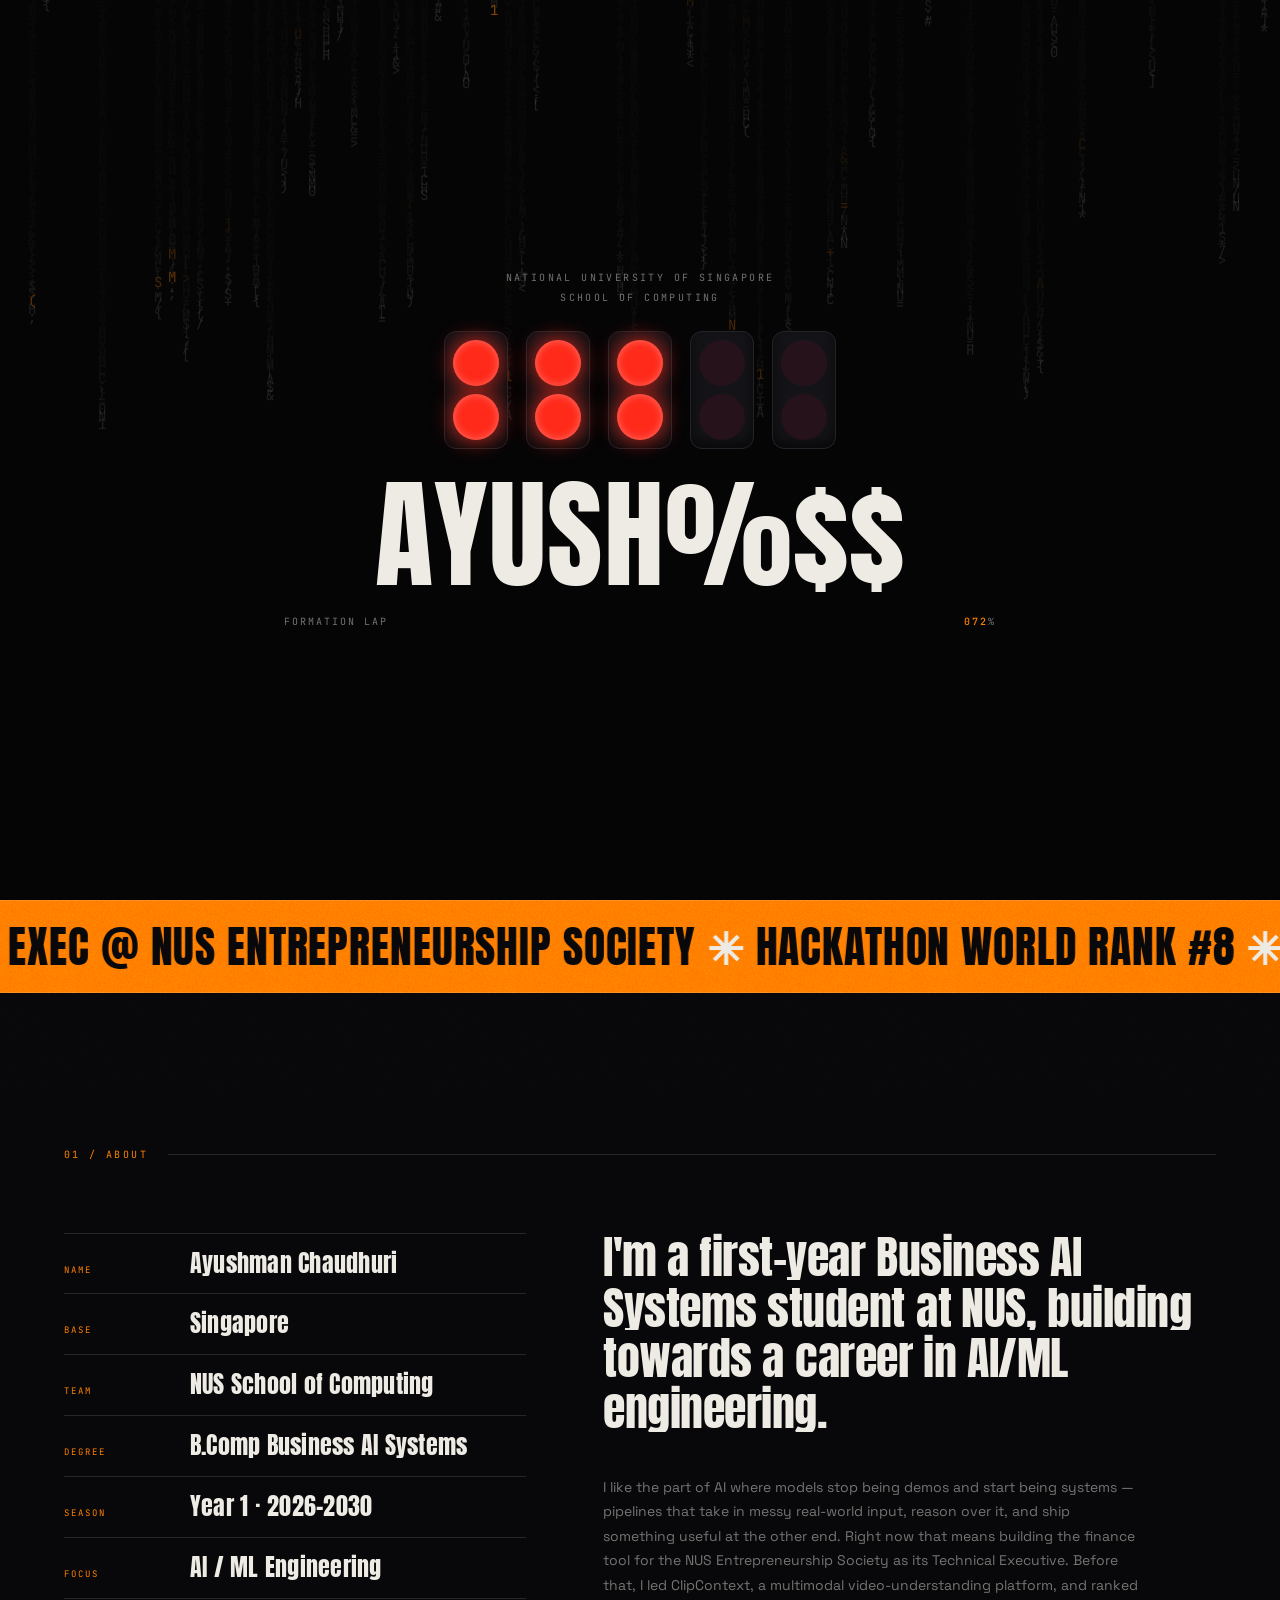
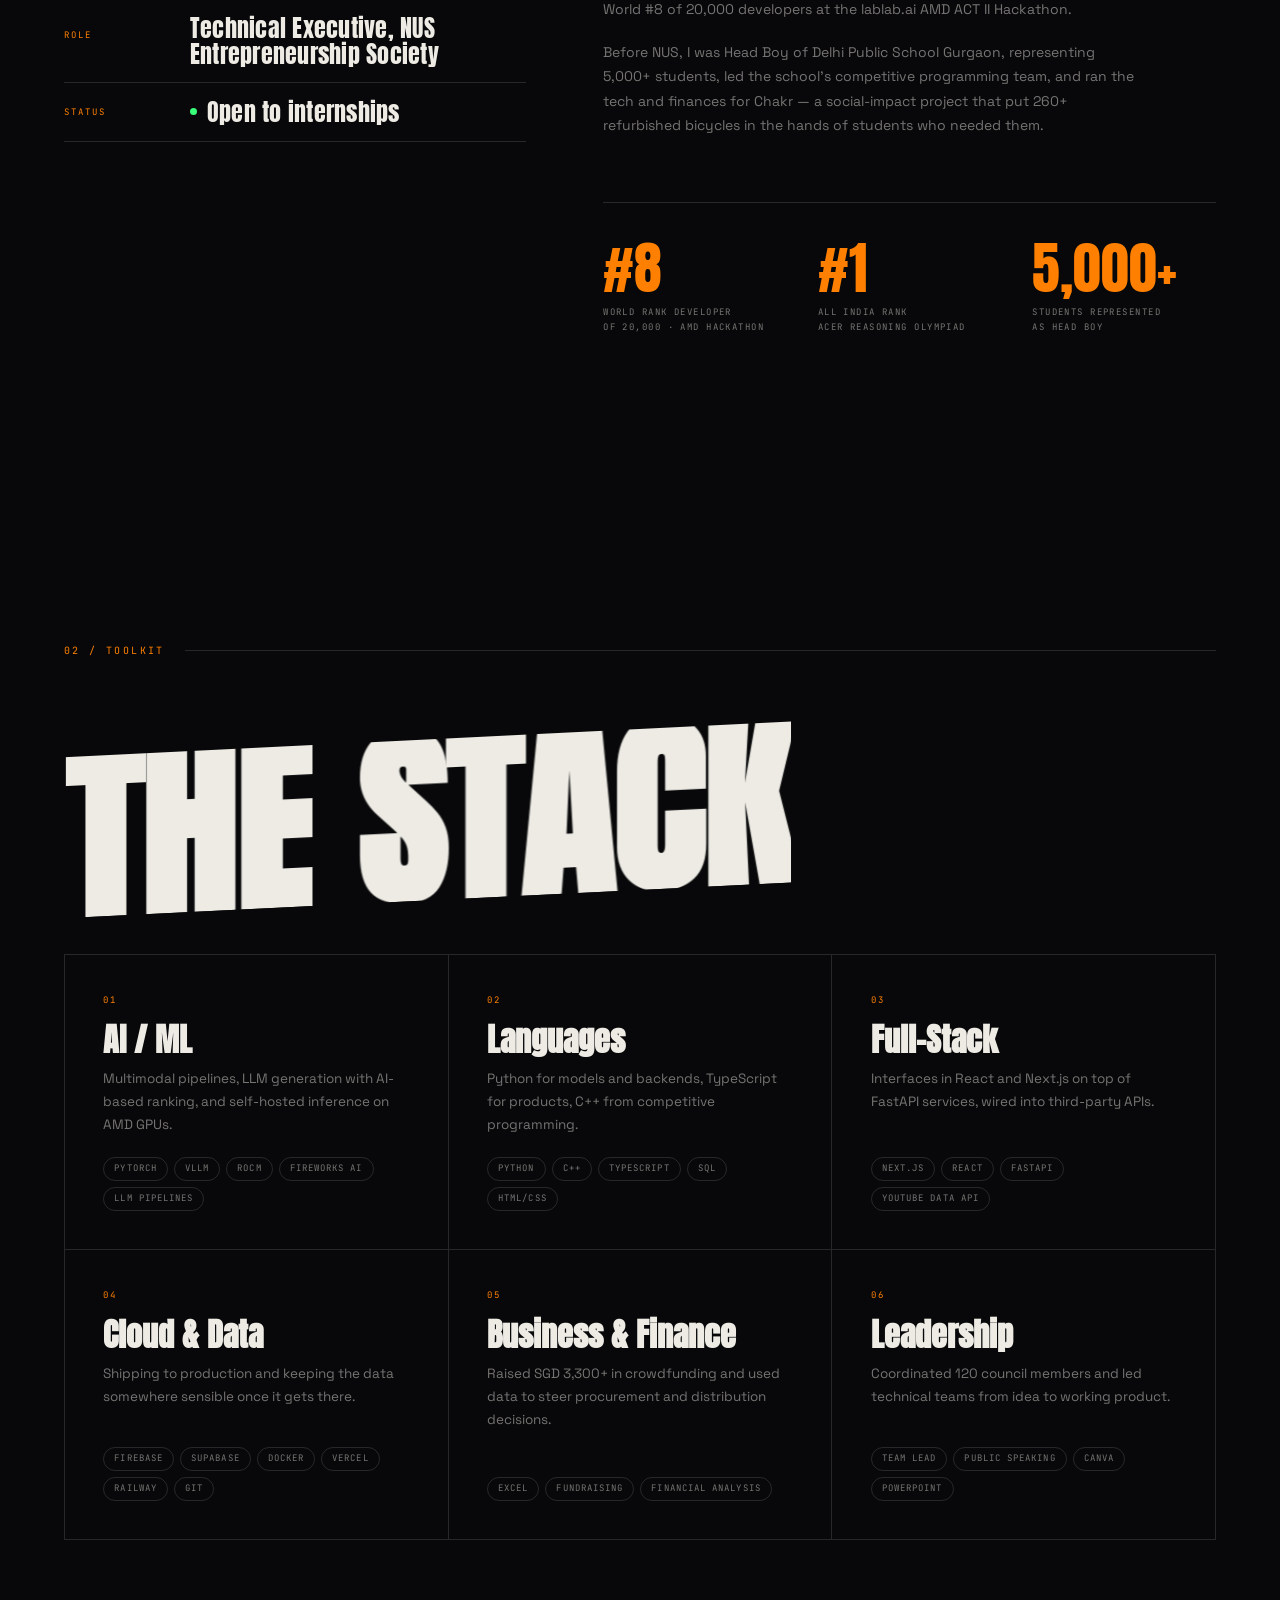
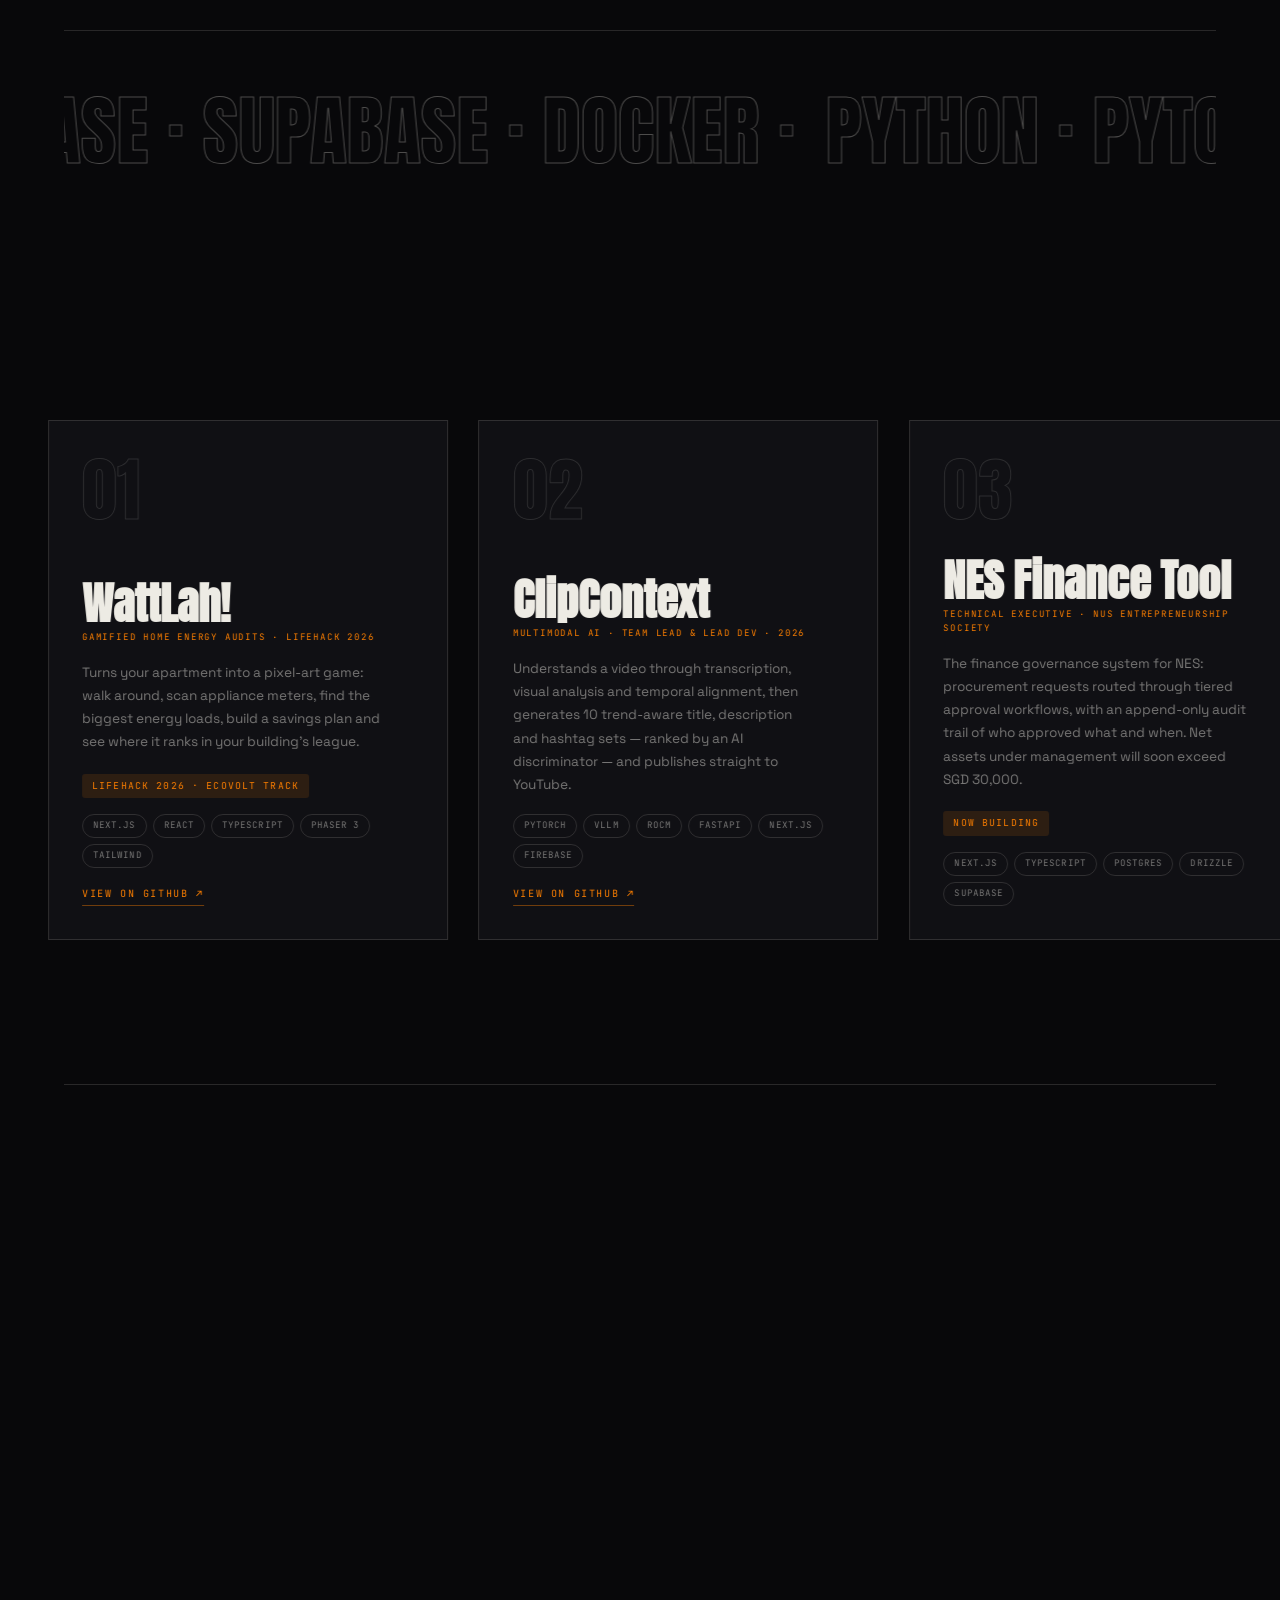
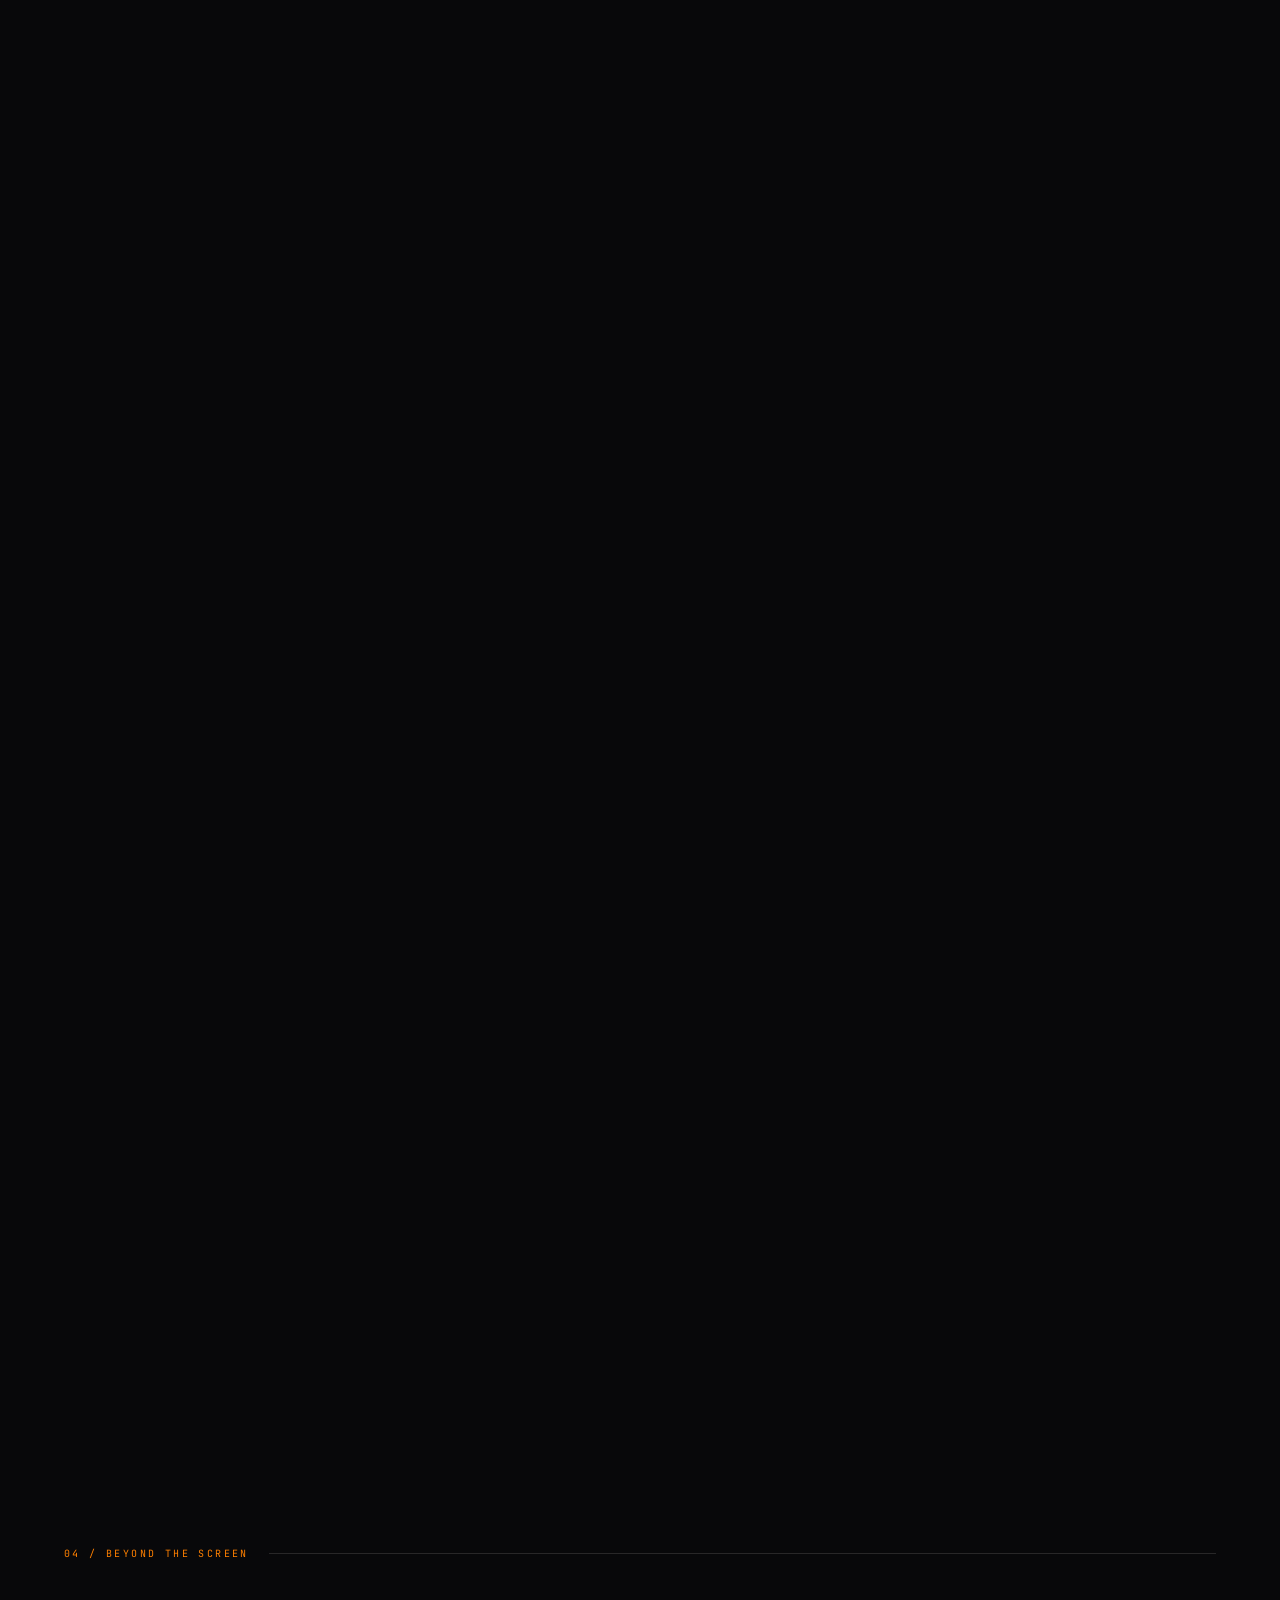
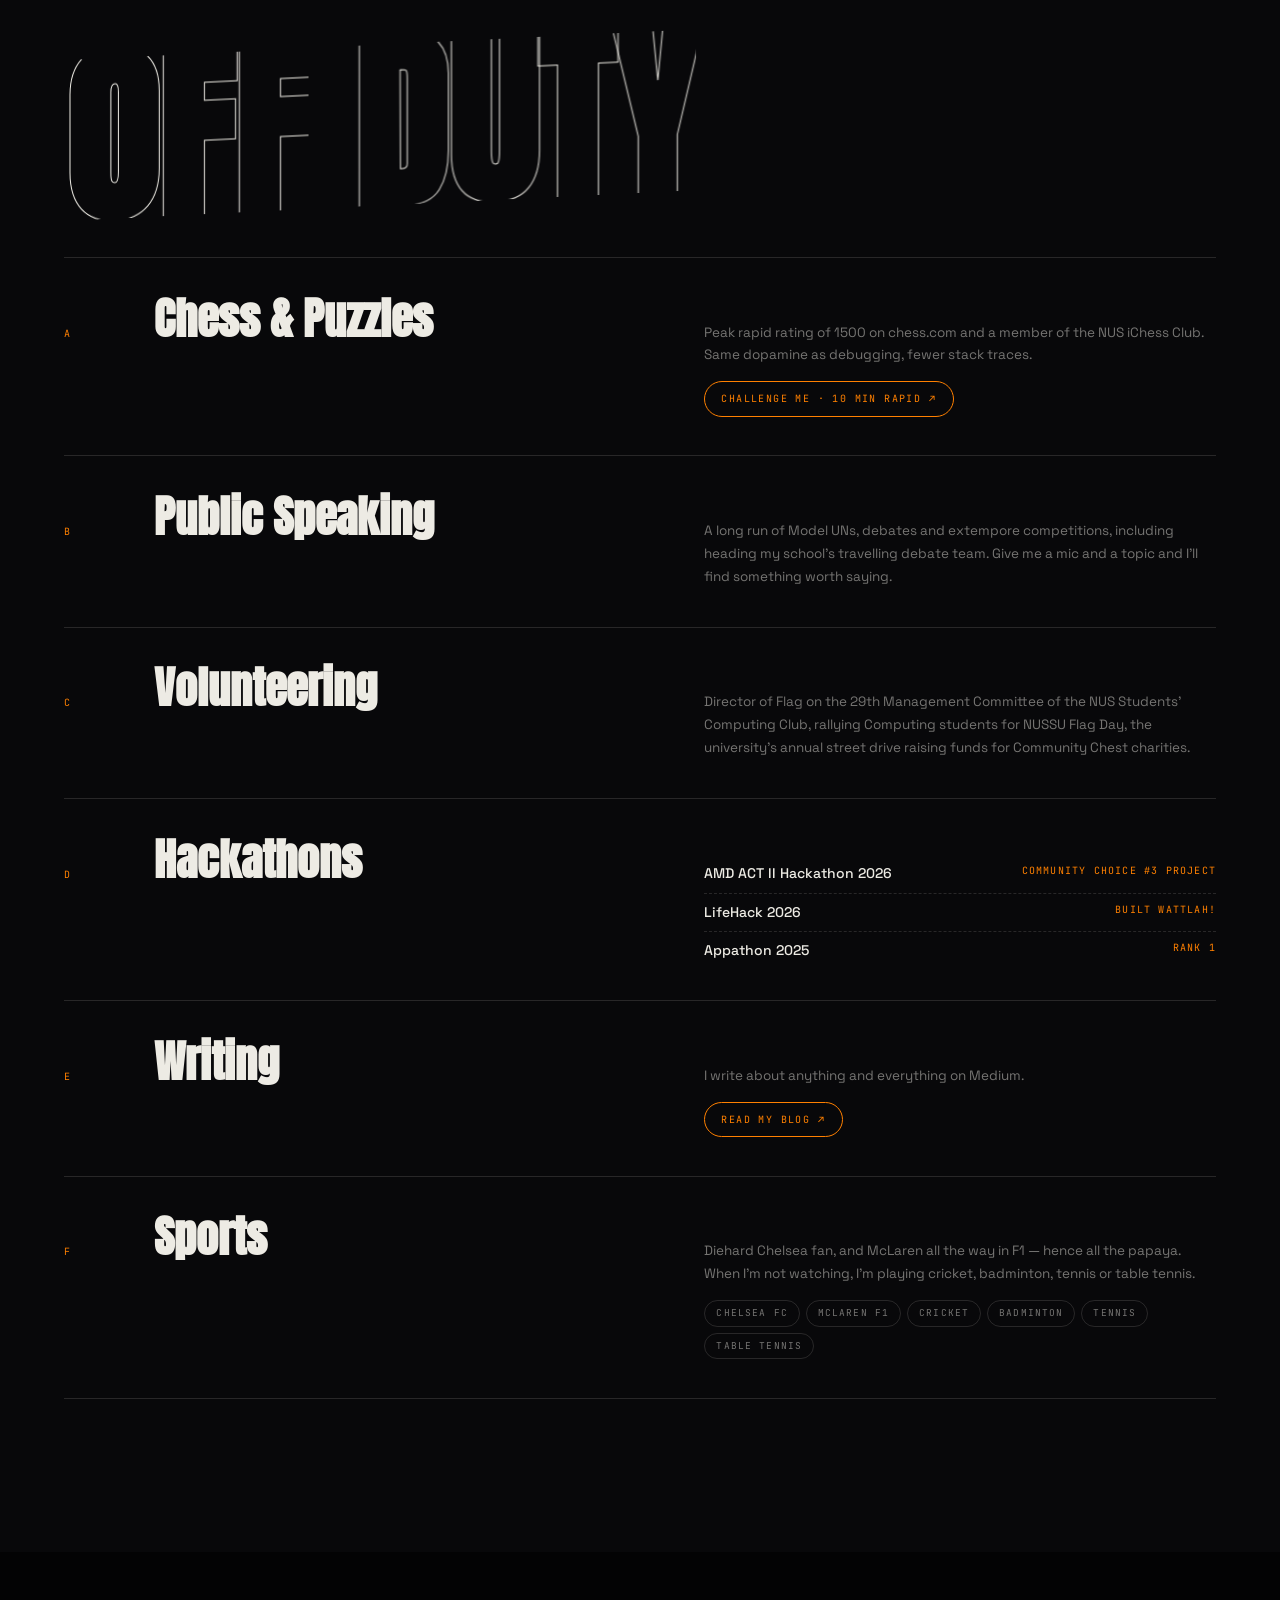
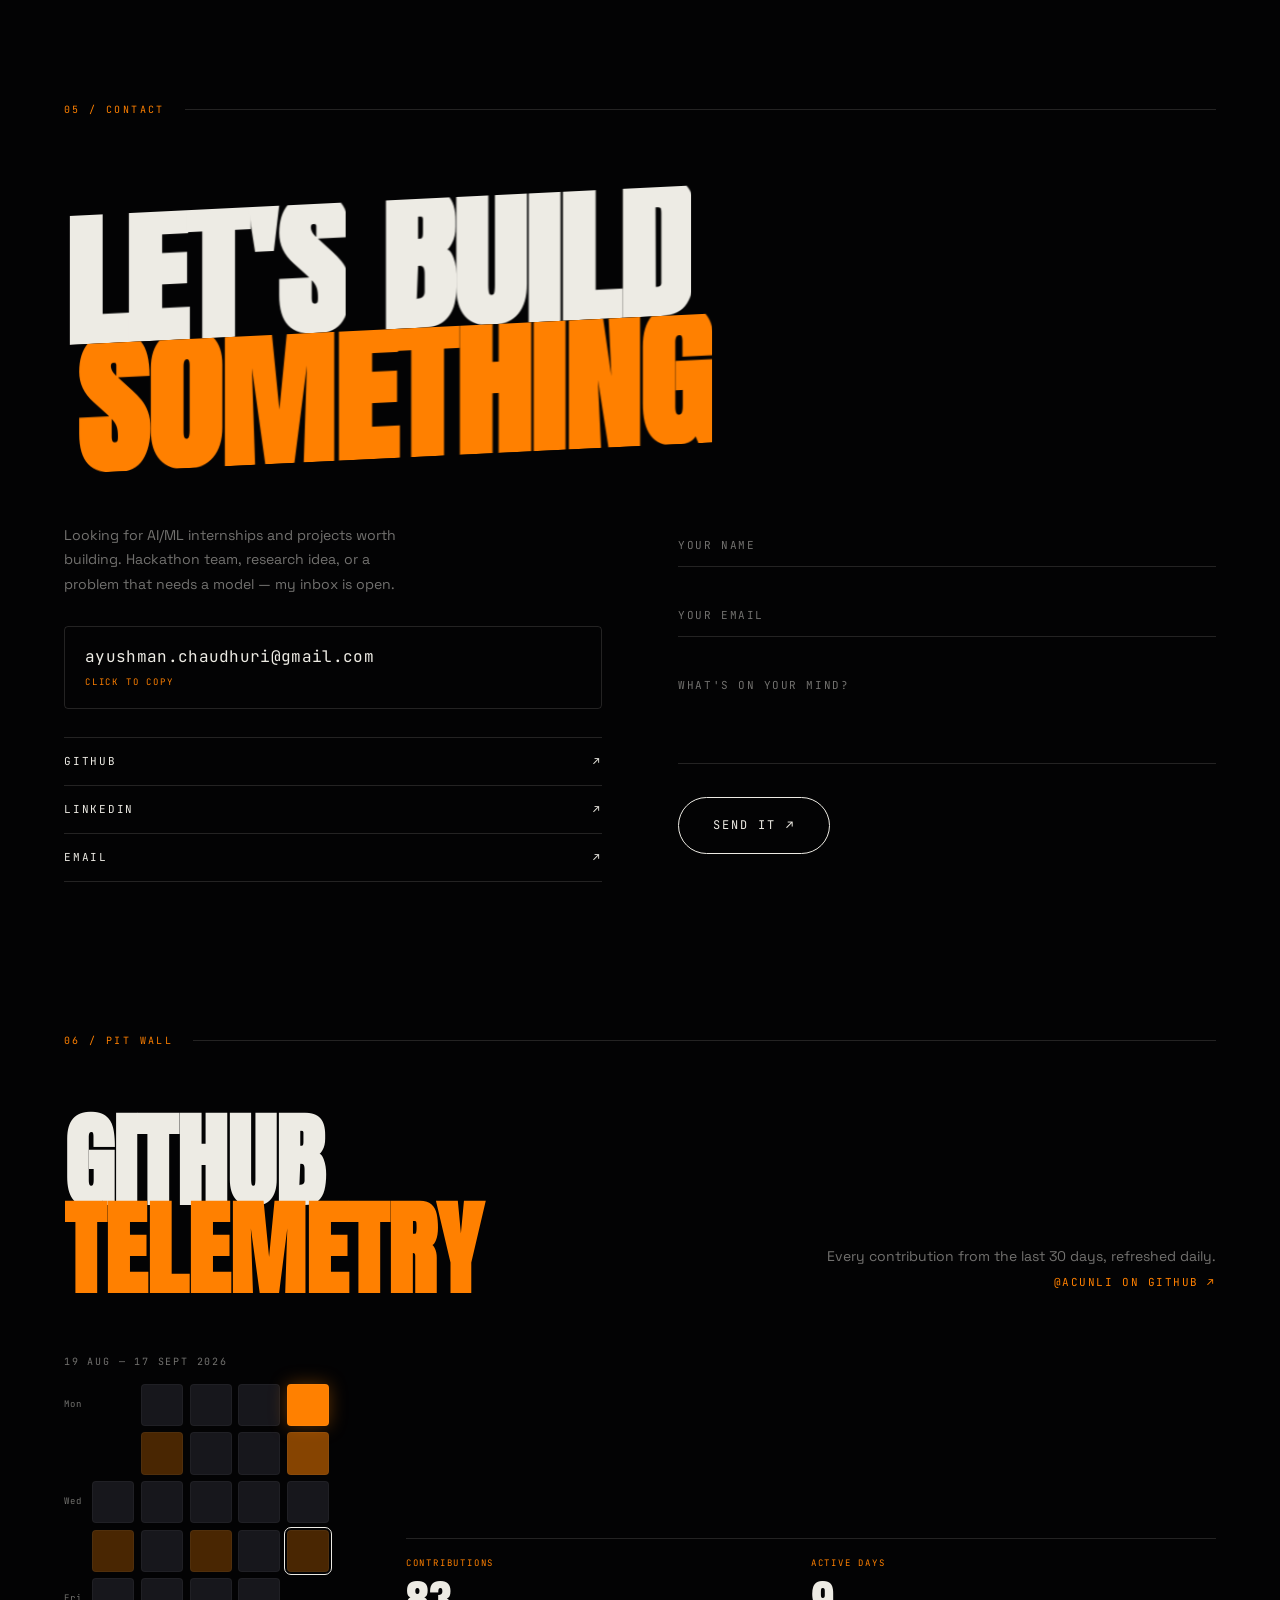
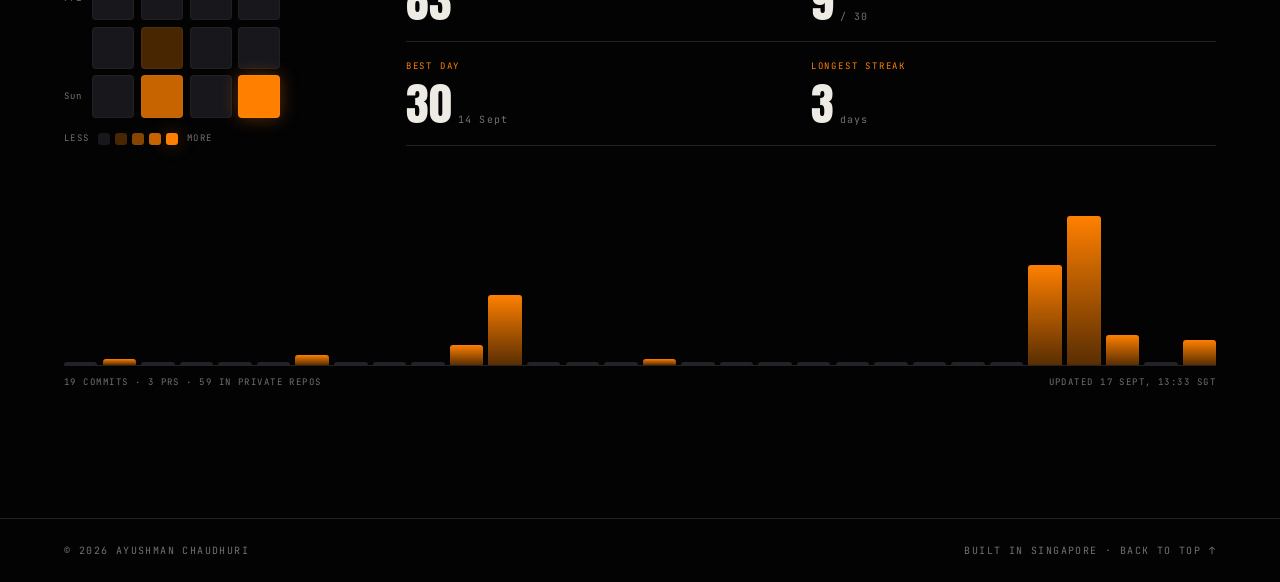
==== commit 6d574d00: "updated favicon" ====
--- a/index.html
+++ b/index.html
@@ -16,7 +16,9 @@
 <link rel="preconnect" href="https://fonts.googleapis.com">
 <link rel="preconnect" href="https://fonts.gstatic.com" crossorigin>
 <link href="https://fonts.googleapis.com/css2?family=Anton&family=Space+Grotesk:wght@300;400;500;600;700&family=JetBrains+Mono:wght@400;500;700&family=Mrs+Saint+Delafield&display=swap" rel="stylesheet">
-<link rel="icon" href="data:image/svg+xml,%3Csvg xmlns=%27http://www.w3.org/2000/svg%27 viewBox=%270 0 32 32%27%3E%3Crect width=%2732%27 height=%2732%27 fill=%27%2308080A%27/%3E%3Ccircle cx=%2716%27 cy=%2716%27 r=%276%27 fill=%27%23FF8000%27/%3E%3C/svg%3E">
+<link rel="icon" href="favicon.svg" type="image/svg+xml">
+<link rel="icon" href="favicon.ico" sizes="48x48">
+<link rel="apple-touch-icon" href="apple-touch-icon.png">
 <link rel="stylesheet" href="css/style.css">
 </head>
 <body class="is-loading">
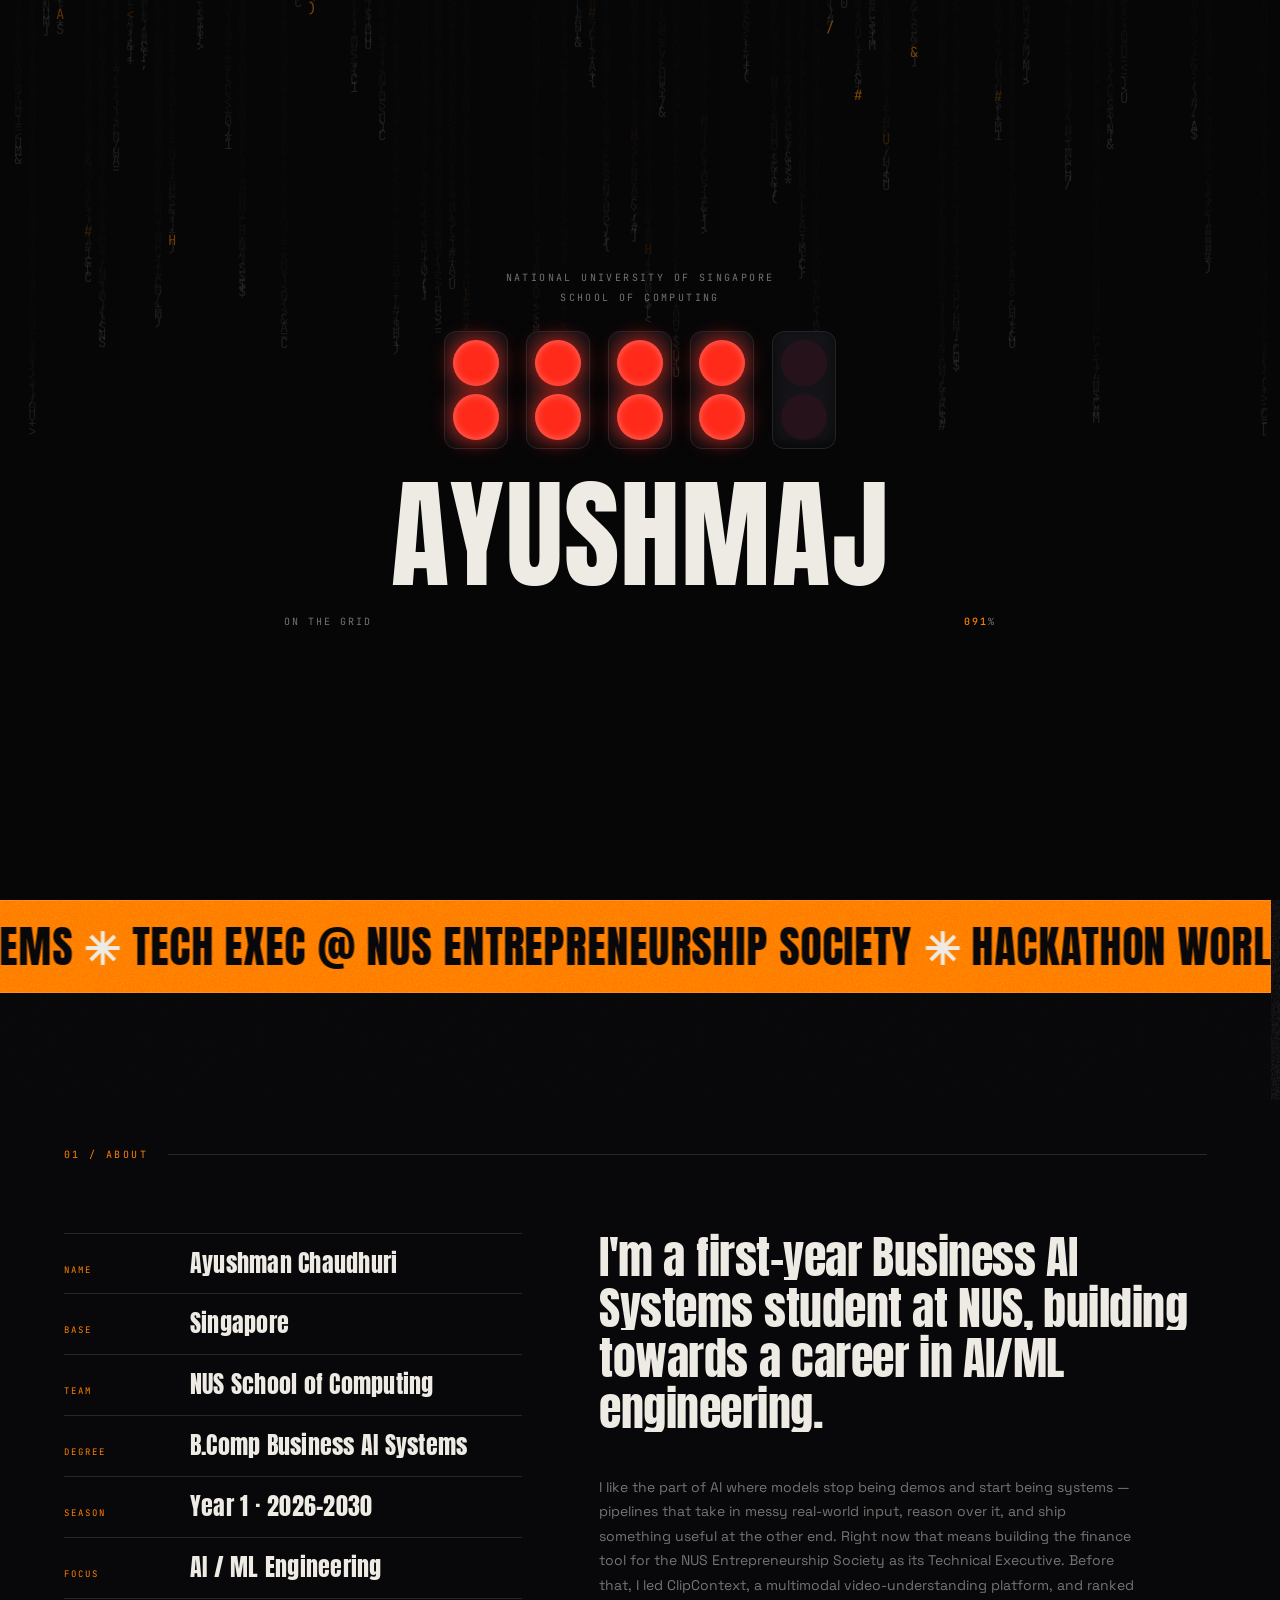
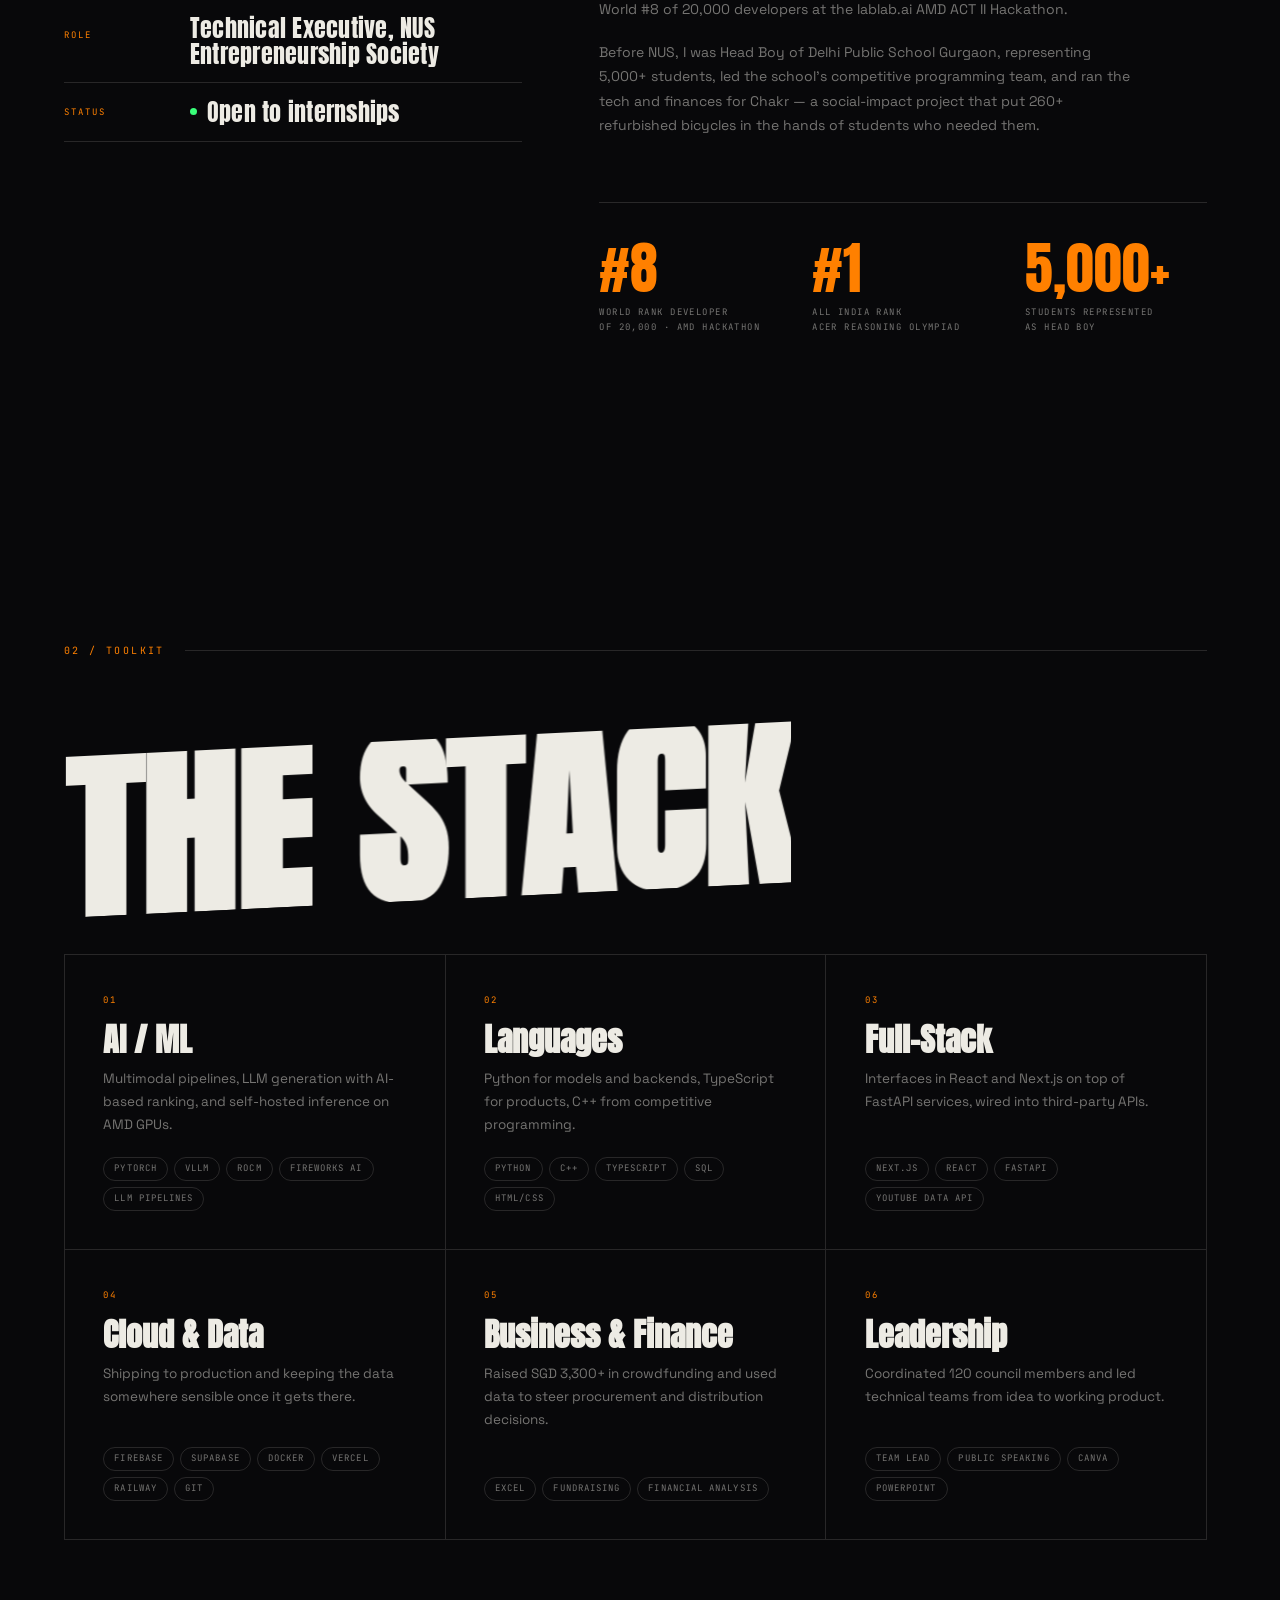
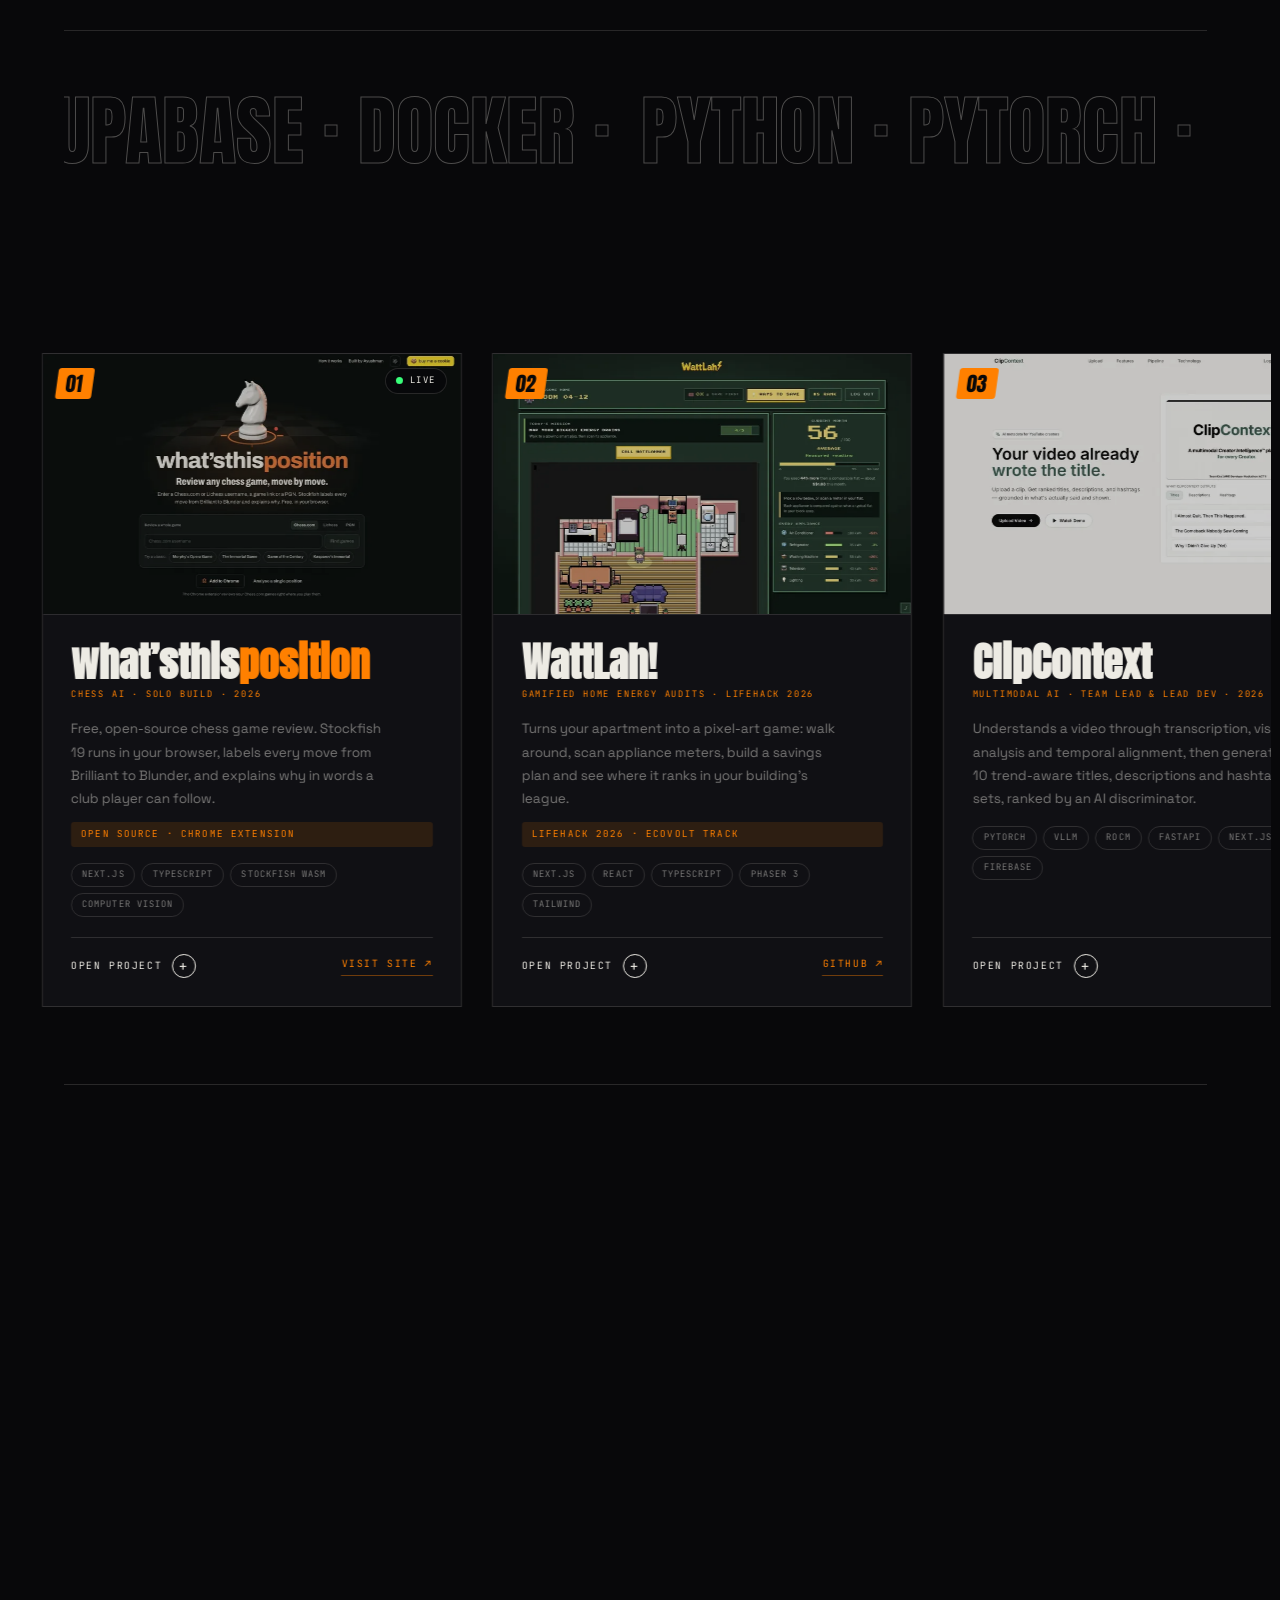
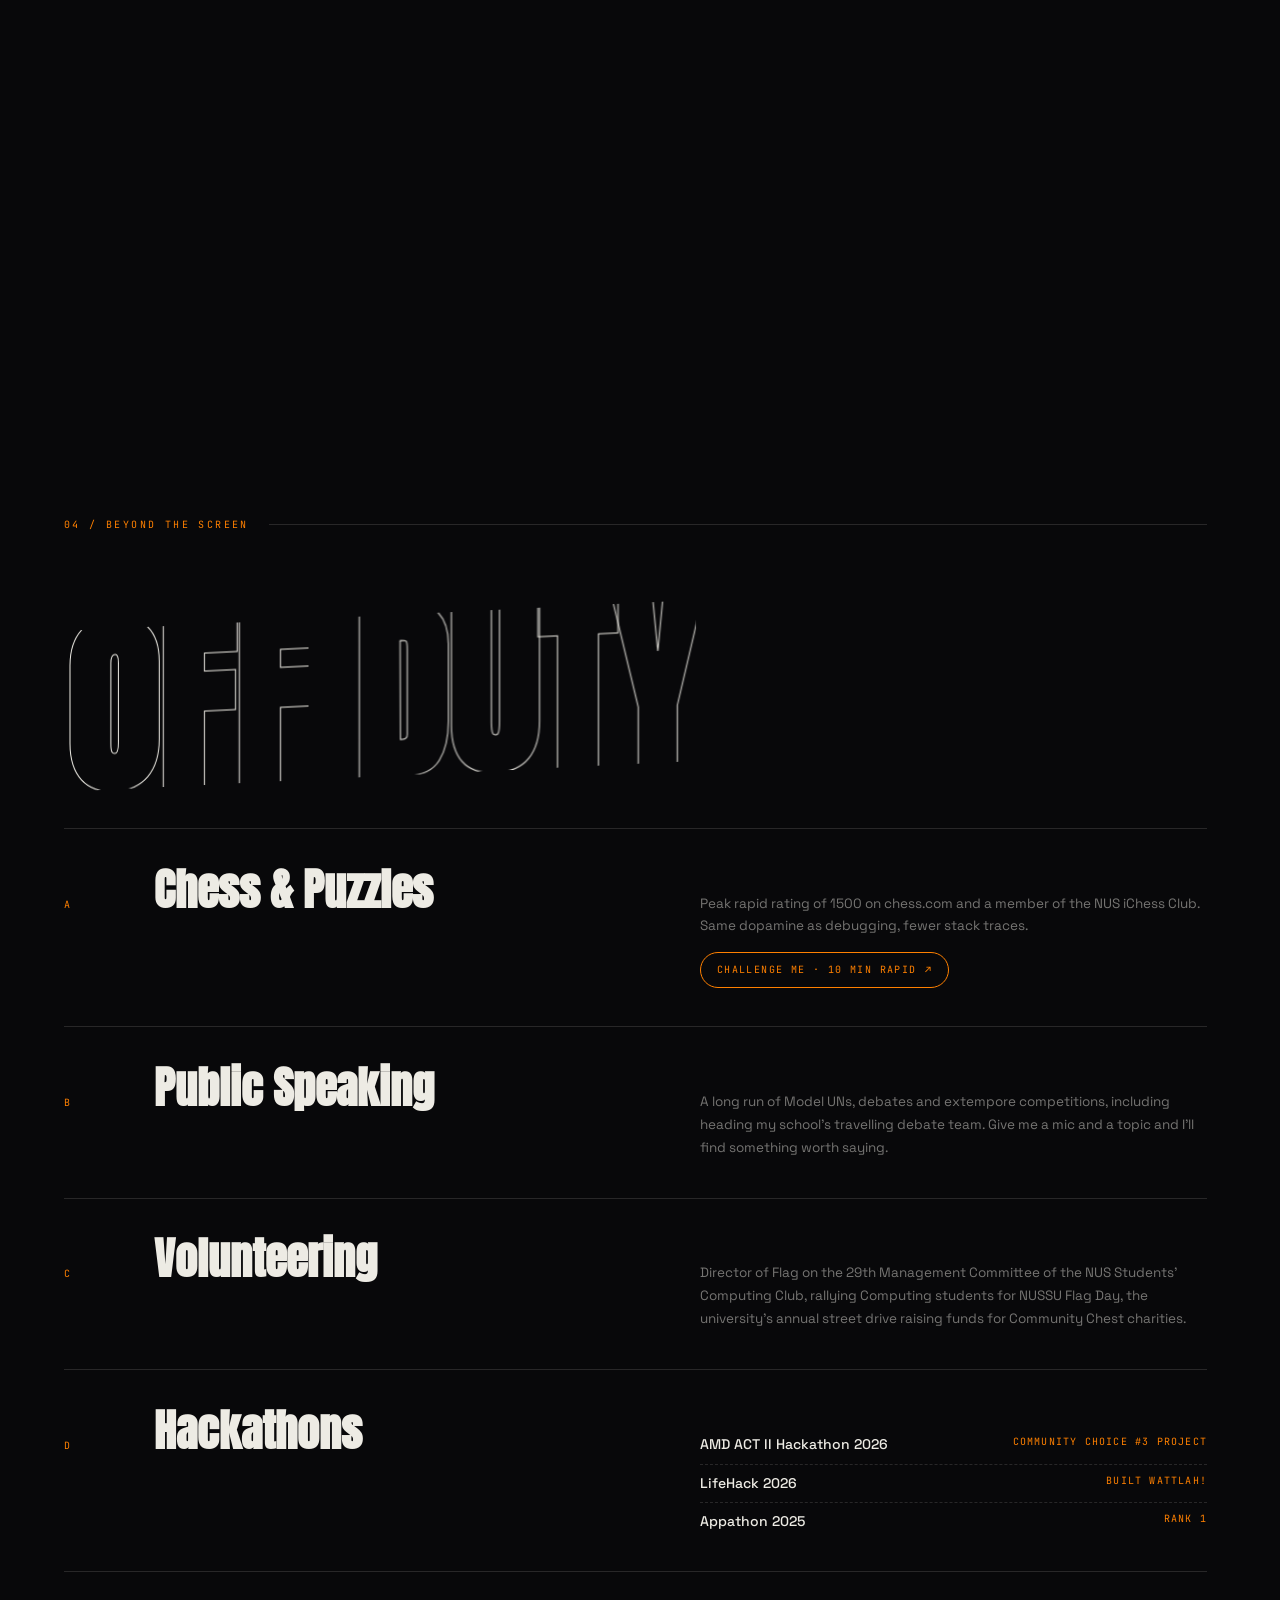
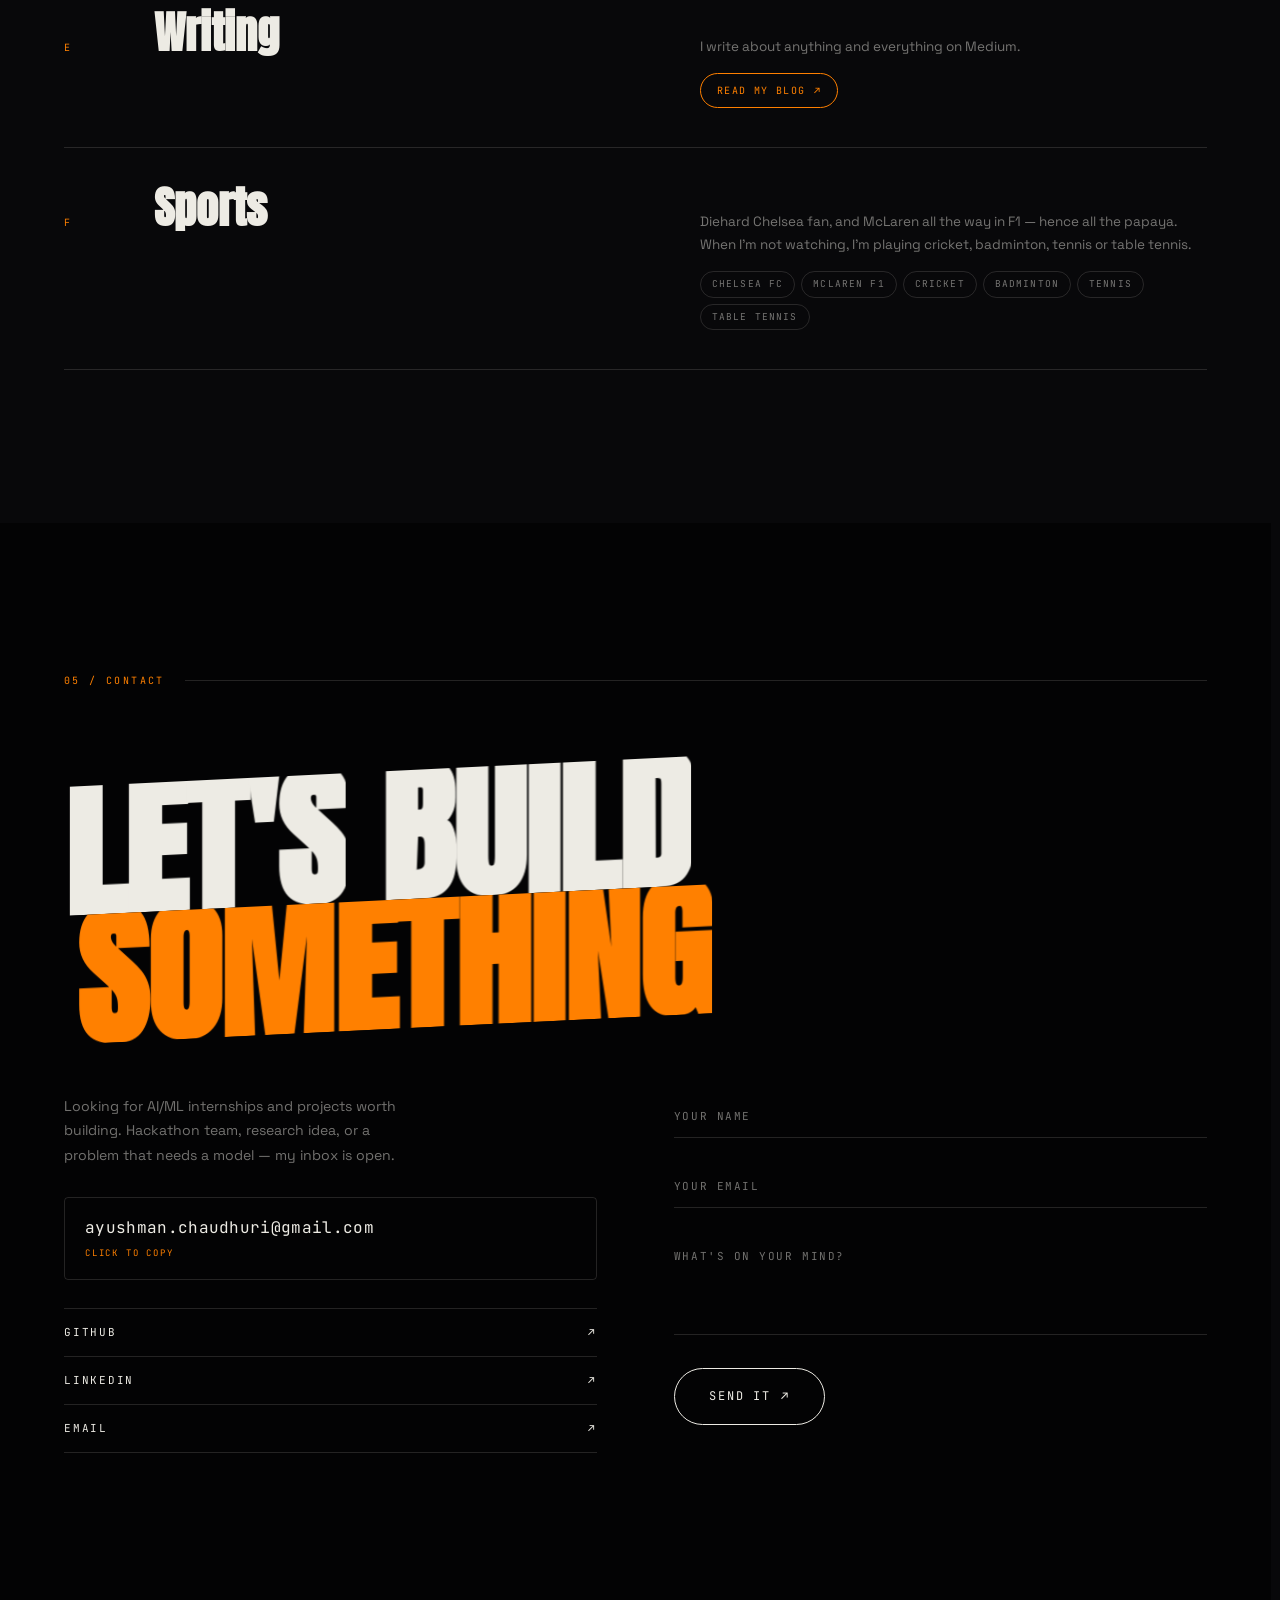
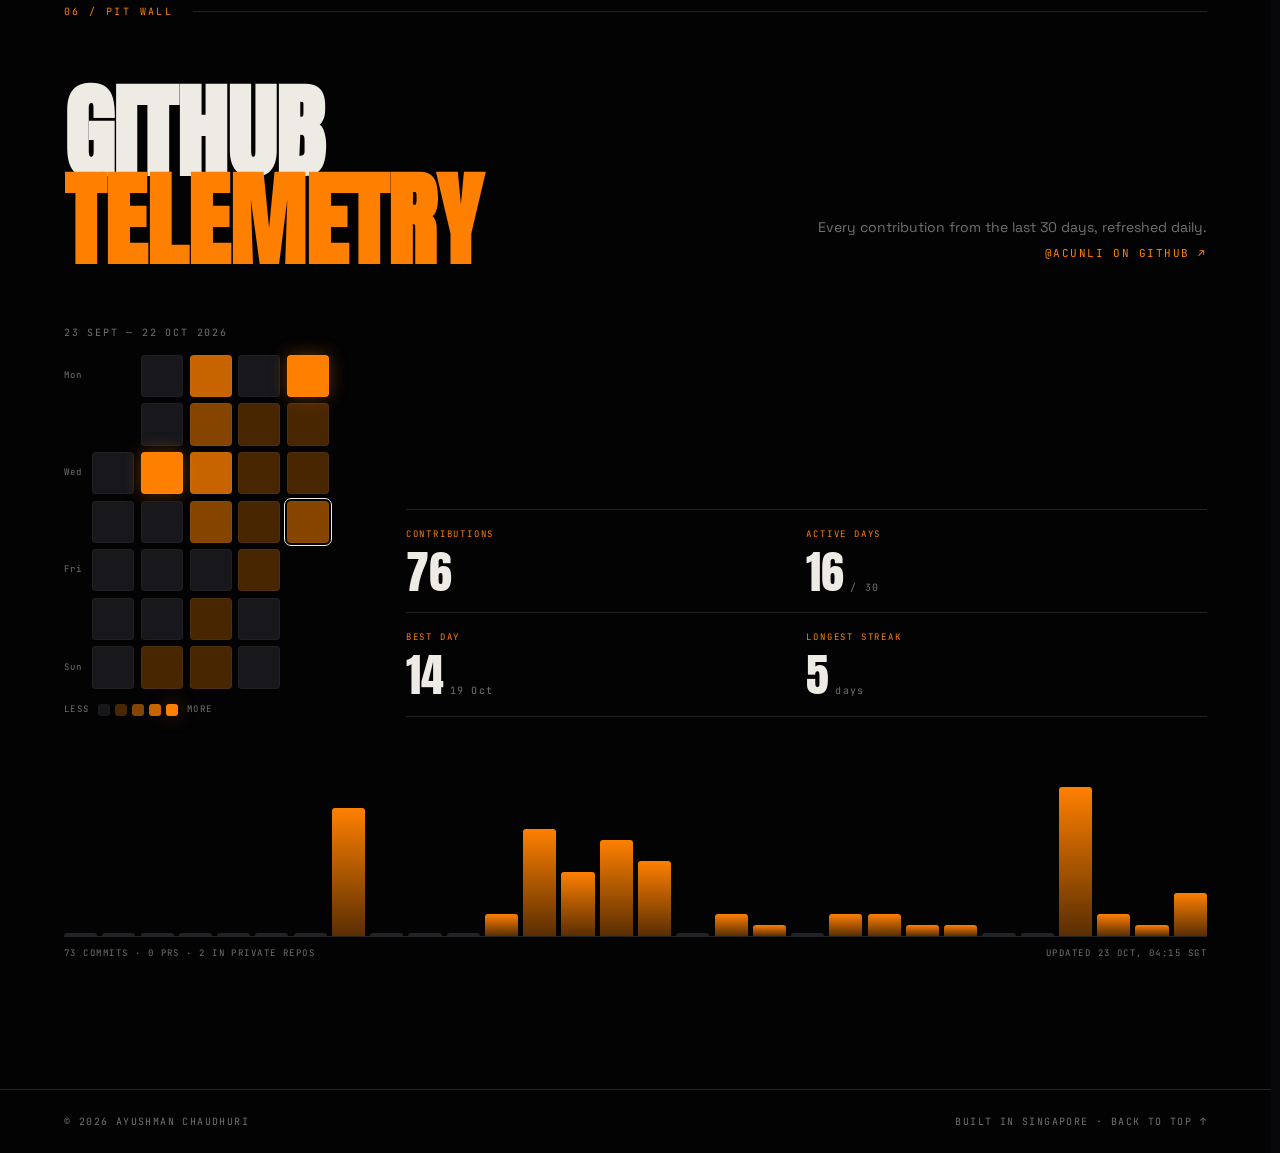
==== commit f9aac50a: "feat: redo projects with preview images and detail popups Add what'sthisposition card, real preview " ====
--- a/index.html
+++ b/index.html
@@ -292,66 +292,145 @@
       <div class="work__intro">
         <em class="sec-num">03 / WORK</em>
         <h2 class="work__intro-title">SELECTED<br>PROJECTS</h2>
-        <p>AI systems, social impact and competition platforms. Scroll sideways.</p>
+        <p>Live products, AI systems and social impact. Scroll sideways, and open any card for the full story.</p>
         <span class="work__arrow">→</span>
       </div>
 
-      <article class="proj" data-cursor="view">
-        <span class="proj__n">01</span>
+      <article class="proj" data-cursor="view" data-cursor-text="Open">
+        <div class="proj__shot">
+          <img src="assets/img/work/wtp-home-card.webp" alt="" width="800" height="500" loading="lazy" decoding="async">
+          <span class="proj__plate">01</span>
+          <span class="proj__live"><i></i>Live</span>
+        </div>
         <div class="proj__body">
-          <h3>WattLah!</h3>
+          <h3><button class="proj__open" type="button" data-project="whatsthisposition" data-cursor="view" data-cursor-text="Open" aria-haspopup="dialog">what’sthis<wbr><span>position</span></button></h3>
+          <p class="proj__type">Chess AI · Solo build · 2026</p>
+          <p class="proj__desc">Free, open-source chess game review. Stockfish 19 runs in your browser, labels every move from Brilliant to Blunder, and explains why in words a club player can follow.</p>
+          <p class="proj__win">Open source · Chrome extension</p>
+          <ul class="tags"><li>Next.js</li><li>TypeScript</li><li>Stockfish WASM</li><li>Computer vision</li></ul>
+          <div class="proj__foot">
+            <span class="proj__cta" aria-hidden="true">Open project <i>+</i></span>
+            <a class="proj__link" href="https://www.whatsthisposition.com" target="_blank" rel="noopener" data-cursor="hover">Visit site ↗</a>
+          </div>
+        </div>
+        <div class="proj__glow"></div>
+      </article>
+
+      <article class="proj" data-cursor="view" data-cursor-text="Open">
+        <div class="proj__shot">
+          <img src="assets/img/work/watt-home-card.webp" alt="" width="800" height="500" loading="lazy" decoding="async">
+          <span class="proj__plate">02</span>
+        </div>
+        <div class="proj__body">
+          <h3><button class="proj__open" type="button" data-project="wattlah" data-cursor="view" data-cursor-text="Open" aria-haspopup="dialog">WattLah!</button></h3>
           <p class="proj__type">Gamified home energy audits · LifeHack 2026</p>
-          <p class="proj__desc">Turns your apartment into a pixel-art game: walk around, scan appliance meters, find the biggest energy loads, build a savings plan and see where it ranks in your building's league.</p>
+          <p class="proj__desc">Turns your apartment into a pixel-art game: walk around, scan appliance meters, build a savings plan and see where it ranks in your building's league.</p>
           <p class="proj__win">LifeHack 2026 · Ecovolt track</p>
           <ul class="tags"><li>Next.js</li><li>React</li><li>TypeScript</li><li>Phaser 3</li><li>Tailwind</li></ul>
-          <a class="proj__link" href="https://github.com/acunli/LifeHack2026" target="_blank" rel="noopener">View on GitHub ↗</a>
+          <div class="proj__foot">
+            <span class="proj__cta" aria-hidden="true">Open project <i>+</i></span>
+            <a class="proj__link" href="https://github.com/acunli/LifeHack2026" target="_blank" rel="noopener" data-cursor="hover">GitHub ↗</a>
+          </div>
         </div>
         <div class="proj__glow"></div>
       </article>
 
-      <article class="proj" data-cursor="view">
-        <span class="proj__n">02</span>
+      <article class="proj" data-cursor="view" data-cursor-text="Open">
+        <div class="proj__shot">
+          <img src="assets/img/work/clip-home-card.webp" alt="" width="800" height="500" loading="lazy" decoding="async">
+          <span class="proj__plate">03</span>
+        </div>
         <div class="proj__body">
-          <h3>ClipContext</h3>
+          <h3><button class="proj__open" type="button" data-project="clipcontext" data-cursor="view" data-cursor-text="Open" aria-haspopup="dialog">ClipContext</button></h3>
           <p class="proj__type">Multimodal AI · Team Lead &amp; Lead Dev · 2026</p>
-          <p class="proj__desc">Understands a video through transcription, visual analysis and temporal alignment, then generates 10 trend-aware title, description and hashtag sets — ranked by an AI discriminator — and publishes straight to YouTube.</p>
+          <p class="proj__desc">Understands a video through transcription, visual analysis and temporal alignment, then generates 10 trend-aware titles, descriptions and hashtag sets, ranked by an AI discriminator.</p>
           <ul class="tags"><li>PyTorch</li><li>vLLM</li><li>ROCm</li><li>FastAPI</li><li>Next.js</li><li>Firebase</li></ul>
-          <a class="proj__link" href="https://github.com/acunli/ClipContext" target="_blank" rel="noopener">View on GitHub ↗</a>
+          <div class="proj__foot">
+            <span class="proj__cta" aria-hidden="true">Open project <i>+</i></span>
+            <a class="proj__link" href="https://github.com/acunli/ClipContext" target="_blank" rel="noopener" data-cursor="hover">GitHub ↗</a>
+          </div>
         </div>
         <div class="proj__glow"></div>
       </article>
 
-      <article class="proj" data-cursor="view">
-        <span class="proj__n">03</span>
+      <article class="proj" data-cursor="view" data-cursor-text="Open">
+        <div class="proj__shot" aria-hidden="true">
+          <div class="viz viz-flow">
+            <p class="viz-flow__head">Procurement request · audit trail</p>
+            <div class="viz-flow__row">
+              <span class="viz-flow__node">Submit</span><i class="viz-flow__wire"></i>
+              <span class="viz-flow__node">Approve</span><i class="viz-flow__wire" style="--d:.6s"></i>
+              <span class="viz-flow__node is-ok">Record</span>
+            </div>
+            <div class="viz-flow__log">
+              <p style="--i:0"><em>SUBMITTED</em>request raised by a member</p>
+              <p style="--i:1"><em>TIER</em>set by the amount</p>
+              <p style="--i:2"><em>APPROVED</em>committee sign-off</p>
+            </div>
+          </div>
+          <span class="proj__plate">04</span>
+        </div>
         <div class="proj__body">
-          <h3>NES Finance Tool</h3>
+          <h3><button class="proj__open" type="button" data-project="nes-finance" data-cursor="view" data-cursor-text="Open" aria-haspopup="dialog">NES Finance Tool</button></h3>
           <p class="proj__type">Technical Executive · NUS Entrepreneurship Society</p>
-          <p class="proj__desc">The finance governance system for NES: procurement requests routed through tiered approval workflows, with an append-only audit trail of who approved what and when. Net assets under management will soon exceed SGD 30,000.</p>
+          <p class="proj__desc">The finance governance system for NES: procurement requests routed through tiered approval workflows, with an append-only audit trail of who approved what and when.</p>
           <p class="proj__win">Now building</p>
           <ul class="tags"><li>Next.js</li><li>TypeScript</li><li>Postgres</li><li>Drizzle</li><li>Supabase</li></ul>
+          <div class="proj__foot">
+            <span class="proj__cta" aria-hidden="true">Open project <i>+</i></span>
+            <span class="proj__private">Private repo</span>
+          </div>
         </div>
         <div class="proj__glow"></div>
       </article>
 
-      <article class="proj" data-cursor="view">
-        <span class="proj__n">04</span>
+      <article class="proj" data-cursor="view" data-cursor-text="Open">
+        <div class="proj__shot" aria-hidden="true">
+          <div class="viz viz-wheel">
+            <svg class="viz-wheel__wheel" viewBox="-50 -50 100 100">
+              <circle r="46" class="viz-wheel__tyre"/><circle r="40" class="viz-wheel__rim"/>
+              <g class="viz-wheel__spokes">
+                <line x1="-40" y1="0" x2="40" y2="0"/><line x1="-40" y1="0" x2="40" y2="0" transform="rotate(22.5)"/>
+                <line x1="-40" y1="0" x2="40" y2="0" transform="rotate(45)"/><line x1="-40" y1="0" x2="40" y2="0" transform="rotate(67.5)"/>
+                <line x1="-40" y1="0" x2="40" y2="0" transform="rotate(90)"/><line x1="-40" y1="0" x2="40" y2="0" transform="rotate(112.5)"/>
+                <line x1="-40" y1="0" x2="40" y2="0" transform="rotate(135)"/><line x1="-40" y1="0" x2="40" y2="0" transform="rotate(157.5)"/>
+              </g>
+              <circle r="6" class="viz-wheel__hub"/>
+            </svg>
+            <div class="viz-wheel__stats">
+              <b>260+</b><span>bicycles distributed</span>
+              <b class="viz-wheel__sm">SGD 3,300+</b><span>raised</span>
+            </div>
+            <i class="viz-wheel__road"></i>
+          </div>
+          <span class="proj__plate">05</span>
+        </div>
         <div class="proj__body">
-          <h3>Chakr</h3>
+          <h3><button class="proj__open" type="button" data-project="chakr" data-cursor="view" data-cursor-text="Open" aria-haspopup="dialog">Chakr</button></h3>
           <p class="proj__type">Wheels of Hope · Head of Finance &amp; Tech Ops</p>
-          <p class="proj__desc">A social-impact initiative redistributing refurbished bicycles to underprivileged students. I built and ran the web app behind its operations, led the tech team, and raised SGD 3,300+ through crowdfunding.</p>
+          <p class="proj__desc">A social-impact initiative redistributing refurbished bicycles to underprivileged students. I built and ran the web app behind its operations and led the tech team.</p>
           <p class="proj__win">tGELF Youth Leader 2024–25 winner</p>
           <ul class="tags"><li>Web app</li><li>Excel</li><li>Fundraising</li></ul>
+          <div class="proj__foot">
+            <span class="proj__cta" aria-hidden="true">Open project <i>+</i></span>
+          </div>
         </div>
         <div class="proj__glow"></div>
       </article>
 
-      <article class="proj proj--building" data-cursor="view">
-        <span class="proj__n">05</span>
+      <article class="proj proj--building" data-cursor="view" data-cursor-text="Open">
+        <div class="proj__shot" aria-hidden="true">
+          <div class="viz viz-garage"><b>In the garage</b></div>
+          <span class="proj__plate">06</span>
+        </div>
         <div class="proj__body">
-          <h3>Megagem Online</h3>
+          <h3><button class="proj__open" type="button" data-project="ml-project" data-cursor="view" data-cursor-text="Open" aria-haspopup="dialog">ML Project</button></h3>
           <p class="proj__type">In the garage</p>
           <p class="proj__status" aria-label="Building">Building<span>.</span><span>.</span><span>.</span></p>
           <div class="proj__bar"><i></i></div>
+          <div class="proj__foot">
+            <span class="proj__cta" aria-hidden="true">Open project <i>+</i></span>
+          </div>
         </div>
         <div class="proj__glow"></div>
       </article>
@@ -370,6 +449,240 @@
     <div class="work__prog"><i id="workProg"></i></div>
   </div>
 </section>
+
+<!-- ========== PROJECT POPUPS ==========
+     One <template id="pm-…"> per card; the id matches the card button's data-project.
+     .pm-media <figure>s become the gallery: data-src = image (or video poster), data-video = mp4,
+     no data-src = the figure's own markup is the slide. data-cap = caption.
+     template data-url / data-state fill the browser bar above the gallery. -->
+
+<template id="pm-whatsthisposition" data-url="whatsthisposition.com" data-state="Live">
+  <div class="pm-media">
+    <figure data-video="assets/img/work/wtp-review.mp4" data-src="assets/img/work/wtp-review.webp" data-cap="A real review on the live site: Morphy's Opera Game (1858), stepped through move by move."></figure>
+    <figure data-src="assets/img/work/wtp-brilliant.webp" data-cap="16.Qb8+ labelled Brilliant, with the reasons: what's offered, what happens if Black takes, and why the quiet move is weaker."></figure>
+    <figure data-src="assets/img/work/wtp-home.webp" data-cap="Bring a Chess.com or Lichess username, a game link or a PGN. No account, no limit."></figure>
+    <figure data-src="assets/img/work/wtp-lines.webp" data-cap="Hover any move an explanation names and a small board plays the line out."></figure>
+    <figure data-src="assets/img/work/wtp-plans.webp" data-cap="Position X-ray: plans for both sides, each with an engine verdict and the reasons drawn on the board."></figure>
+    <figure data-src="assets/img/work/wtp-analysis.webp" data-cap="A board you can think on: live engine lines, arrows and circles, threats and weaknesses for both sides."></figure>
+  </div>
+  <div class="pm-info">
+    <p class="pm__type">Chess AI · Solo build · 2026</p>
+    <h2 class="pm__title">what’sthis<wbr><span>position</span></h2>
+    <p class="pm__lead">Chess games and positions, explained so anyone gets <em>why</em>. Stockfish 19 runs entirely in your browser, labels every move from Brilliant to Blunder, then explains the reasoning step by step. Every reason is built from the board and targeted engine searches, never invented.</p>
+    <div class="pm__links">
+      <a class="pm__go" href="https://www.whatsthisposition.com" target="_blank" rel="noopener" data-cursor="hover"><i></i>Visit whatsthisposition.com <b>↗</b></a>
+      <a class="pm__alt" href="https://chromewebstore.google.com/detail/bngblpcelnjnhbmaljgelkddkfhjneka" target="_blank" rel="noopener" data-cursor="hover">Chrome extension ↗</a>
+      <a class="pm__alt" href="https://github.com/acunli/whatsthisposition" target="_blank" rel="noopener" data-cursor="hover">Source on GitHub ↗</a>
+    </div>
+    <div class="pm__stats">
+      <div><b>213</b><span>Brilliant moves from top players' games checked</span></div>
+      <div><b>1.84M</b><span>Strong-player games behind the opening book</span></div>
+      <div><b>11</b><span>Move labels, from published, documented rules</span></div>
+      <div><b>~3.5</b><span>Accuracy points from Chess.com's own numbers, on reviewed games</span></div>
+    </div>
+    <h3 class="pm__h">What it does</h3>
+    <ol class="pm__feats">
+      <li><b>Game review</b><span>From a Chess.com or Lichess username, a Lichess link or a PGN. Every move gets a Chess.com-style label plus accuracy on Chess.com's scale.</span></li>
+      <li><b>Why it's brilliant</b><span>What is given up, what the move does instead, what happens after each way of taking it, and why the obvious move falls short.</span></li>
+      <li><b>Openings, as deep as theory goes</b><span>How often strong players choose each book move, how they score, and where the game left theory.</span></li>
+      <li><b>Every line can be watched</b><span>Hover or tap a move an explanation names and a small board plays it out.</span></li>
+      <li><b>Position X-ray</b><span>Any position, from a FEN, a hand setup or a screenshot read on your device: threats, weaknesses and plans with an engine verdict.</span></li>
+      <li><b>On Chess.com</b><span>A Chrome extension reviews a finished game right where you played it, then opens the full review here.</span></li>
+    </ol>
+    <h3 class="pm__h">Under the hood</h3>
+    <p class="pm__p">Everything heavy runs in the visitor's browser. Stockfish 19, compiled to WebAssembly, reviews a game on a small pool of workers, then re-searches the tactical moments deeper. Labels come from expected-score loss; explanations come from rules over verified board facts plus targeted probes: a null-move search for threats, and <code>searchmoves</code> to test each way of taking a sacrifice. A small CNN reads screenshots on the device. The server only serves files and proxies Chess.com and Lichess.</p>
+    <h3 class="pm__h">Stack</h3>
+    <ul class="tags"><li>Next.js 16</li><li>React</li><li>TypeScript</li><li>Stockfish 19 · WASM</li><li>Web Workers</li><li>three.js</li><li>chess.js</li><li>On-device CNN</li><li>Chrome extension</li><li>Docker</li><li>Vercel</li></ul>
+    <p class="pm__note">Free software under GPL-3.0. Screens captured from the live site.</p>
+  </div>
+</template>
+
+<template id="pm-wattlah" data-url="wattlah · local build" data-state="Prototype">
+  <div class="pm-media">
+    <figure data-src="assets/img/work/watt-home.webp" data-cap="The audit: walk the flat, scan glowing smart plugs, and see every appliance against a comparable home."></figure>
+    <figure data-src="assets/img/work/watt-plan.webp" data-cap="Ways to save: preview an action and watch the projected score move."></figure>
+    <figure data-src="assets/img/work/watt-league.webp" data-cap="The building league. Projected plans are labelled as projections, never as measured results."></figure>
+    <figure data-src="assets/img/work/watt-resident.webp" data-cap="Pick a handle and a resident. The block sees your handle, never your unit number."></figure>
+    <figure data-src="assets/img/work/watt-login.webp" data-cap="Room login: the start of the audit."></figure>
+  </div>
+  <div class="pm-info">
+    <p class="pm__type">Gamified energy audits · LifeHack 2026 · Team build</p>
+    <h2 class="pm__title">Watt<span>Lah!</span></h2>
+    <p class="pm__lead">Everyone agrees they should use less electricity; almost nobody changes what they do. WattLah turns your apartment into a short, game-like energy audit: walk around the pixel home, scan appliance meters, find the biggest loads, preview concrete savings and see how you rank in your building's league.</p>
+    <div class="pm__links">
+      <a class="pm__go" href="https://github.com/acunli/LifeHack2026" target="_blank" rel="noopener" data-cursor="hover">Source on GitHub <b>↗</b></a>
+    </div>
+    <dl class="pm__spec">
+      <div><dt>Event</dt><dd>LifeHack 2026</dd></div>
+      <div><dt>Track</dt><dd>Ecovolt · Small Green Habits</dd></div>
+      <div><dt>Data</dt><dd>Simulated readings, clearly labelled</dd></div>
+    </dl>
+    <h3 class="pm__h">The journey</h3>
+    <ol class="pm__journey">
+      <li>Room login</li><li>Choose a handle</li><li>Scan 5 meters</li><li>Inspect &amp; pause appliances</li><li>Build a savings plan</li><li>League rank</li>
+    </ol>
+    <h3 class="pm__h">What it does</h3>
+    <ol class="pm__feats">
+      <li><b>The flat is the interface</b><span>Walk with the keyboard or touch controls. Every glow is an appliance nobody has looked at yet.</span></li>
+      <li><b>Find the biggest drains</b><span>Scan meters to see each appliance's load against a typical flat.</span></li>
+      <li><b>Build a savings plan</b><span>Preview real actions, see what each one is worth, and watch the projected score climb.</span></li>
+      <li><b>Make it social</b><span>A building league under a public handle, so the block competes without anyone's unit on show.</span></li>
+      <li><b>Honest numbers</b><span>Measured usage is kept apart from hypothetical plans; league entries say Plan or Projected.</span></li>
+    </ol>
+    <h3 class="pm__h">Under the hood</h3>
+    <p class="pm__p">Phaser 3 renders the room, movement and appliance interaction; React owns the resident journey, the dashboard and the league. A typed, SSR-safe event bridge connects the two. Audit progress lives in room-scoped localStorage, so no password or private account data is ever stored. Keyboard and touch movement, accessible scan dialogs and reduced motion are all supported.</p>
+    <h3 class="pm__h">Stack</h3>
+    <ul class="tags"><li>Next.js 16</li><li>React 19</li><li>TypeScript</li><li>Tailwind CSS 4</li><li>Phaser 3</li><li>Vitest</li><li>Playwright</li></ul>
+    <p class="pm__note">Screens captured from the repo running locally. Pixel art by LimeZu (Modern Interiors).</p>
+  </div>
+</template>
+
+<template id="pm-clipcontext" data-url="clip-context.vercel.app" data-state="Live">
+  <div class="pm-media">
+    <figure data-src="assets/img/work/clip-home.webp" data-cap="Upload a clip, get ranked titles, descriptions and hashtags grounded in what's actually said and shown."></figure>
+    <figure data-src="assets/img/work/clip-pipeline.webp" data-cap="The five stages the backend actually runs: validate, transcribe, select windows, build context, generate sets."></figure>
+    <figure data-src="assets/img/work/clip-features.webp" data-cap="Built around the backend's real artifacts: speech context, sparse visual evidence, a canonical VideoContext."></figure>
+    <figure data-src="assets/img/work/clip-tech.webp" data-cap="Why the output stays grounded: trends shape the writing, but can't invent facts the video doesn't contain."></figure>
+    <figure data-src="assets/img/work/clip-process.webp" data-cap="Processing: every pipeline stage checked off before the results."></figure>
+  </div>
+  <div class="pm-info">
+    <p class="pm__type">Multimodal AI · Team Lead &amp; Lead Developer · Jul – Aug 2026</p>
+    <h2 class="pm__title">Clip<span>Context</span></h2>
+    <p class="pm__lead">Creators spend real time writing titles, descriptions and hashtags that end up disconnected from what the video shows. ClipContext takes a short clip and returns the top candidates for each, picked by an AI discriminator and grounded in the video's own speech and visuals. Built for the lablab.ai AMD Developer Hackathon (ACT II), with AI stages running on a real AMD GPU via ROCm and vLLM.</p>
+    <div class="pm__links">
+      <a class="pm__go" href="https://clip-context.vercel.app" target="_blank" rel="noopener" data-cursor="hover"><i></i>Visit the site <b>↗</b></a>
+      <a class="pm__alt" href="https://github.com/acunli/ClipContext" target="_blank" rel="noopener" data-cursor="hover">Source on GitHub ↗</a>
+    </div>
+    <div class="pm__stats">
+      <div><b>10</b><span>Candidates per pool, each from a distinct strategy</span></div>
+      <div><b>Top 5</b><span>Surfaced per pool after AI ranking</span></div>
+      <div><b>1 FPS</b><span>Local frame scan before any paid AI call</span></div>
+      <div><b>3</b><span>Pools: titles, descriptions, hashtags</span></div>
+    </div>
+    <h3 class="pm__h">What it does</h3>
+    <ol class="pm__feats">
+      <li><b>Local-first preprocessing</b><span>Validation, audio extraction, frame scanning, quality scoring and perceptual-diversity frame selection all run locally.</span></li>
+      <li><b>Evidence-grounded generation</b><span>Every candidate must trace back to a canonical VideoContext built from the transcript and visuals.</span></li>
+      <li><b>Real trend analysis</b><span>Worldwide YouTube trends in the video's niche, or a creator's own top-performing videos when they share their channel.</span></li>
+      <li><b>Ten strategies, not ten rewordings</b><span>Question, bold claim, curiosity gap, number-led, story and more.</span></li>
+      <li><b>Independent AI ranking</b><span>A second model scores each pool against the video's ground truth, with a stated reason per score.</span></li>
+      <li><b>Publish to YouTube</b><span>Optional sign-in and a direct upload with the candidates the creator picked.</span></li>
+    </ol>
+    <h3 class="pm__h">Under the hood</h3>
+    <p class="pm__p">A FastAPI backend runs a sparse pipeline: local transcription, OpenCV and FFmpeg frame work, one multimodal understanding call, then generation and ranking. Each AI stage can route to an AMD ROCm/vLLM server instead of Fireworks AI, with automatic fallback and a per-stage audit trail. Next.js on the front, Firebase for optional accounts.</p>
+    <h3 class="pm__h">Stack</h3>
+    <ul class="tags"><li>Python</li><li>FastAPI</li><li>PyTorch</li><li>vLLM</li><li>ROCm</li><li>Fireworks AI</li><li>OpenCV</li><li>FFmpeg</li><li>Next.js</li><li>React</li><li>TypeScript</li><li>Firebase</li><li>YouTube Data API</li><li>Docker</li><li>Vercel</li><li>Railway</li></ul>
+    <p class="pm__note">Screens captured from the live site.</p>
+  </div>
+</template>
+
+<template id="pm-nes-finance" data-url="nes finance · internal" data-state="Private">
+  <div class="pm-media">
+    <figure data-cap="How a request moves through the system. The screens stay private: it's an internal tool for the society's money.">
+      <div class="viz viz-flow viz-flow--big">
+        <p class="viz-flow__head">Procurement request · audit trail</p>
+        <div class="viz-flow__row">
+          <span class="viz-flow__node">Submit</span><i class="viz-flow__wire"></i>
+          <span class="viz-flow__node">Classify</span><i class="viz-flow__wire" style="--d:.45s"></i>
+          <span class="viz-flow__node">Approve</span><i class="viz-flow__wire" style="--d:.9s"></i>
+          <span class="viz-flow__node is-ok">Record</span>
+        </div>
+        <div class="viz-flow__log">
+          <p style="--i:0"><em>SUBMITTED</em>request raised by a member</p>
+          <p style="--i:1"><em>TIER</em>approval tier set by the amount</p>
+          <p style="--i:2"><em>APPROVED</em>committee sign-off</p>
+          <p style="--i:3"><em>APPROVED</em>staff advisor sign-off</p>
+          <p style="--i:4"><em>REF</em>sequential reference issued</p>
+        </div>
+      </div>
+    </figure>
+  </div>
+  <div class="pm-info">
+    <p class="pm__type">Finance governance · NUS Entrepreneurship Society</p>
+    <h2 class="pm__title">NES Finance <span>Tool</span></h2>
+    <p class="pm__lead">The finance governance system for the NUS Entrepreneurship Society, which I'm building as its Technical Executive. Procurement requests are routed through tiered approval workflows, and every decision lands in an append-only audit trail of who approved what, and when. Net assets under management will soon exceed SGD 30,000.</p>
+    <dl class="pm__spec">
+      <div><dt>Role</dt><dd>Technical Executive, NES</dd></div>
+      <div><dt>Status</dt><dd>Now building</dd></div>
+      <div><dt>Users</dt><dd>Members, committee approvers, the Staff Advisor</dd></div>
+      <div><dt>Access</dt><dd>Internal · private repository</dd></div>
+    </dl>
+    <h3 class="pm__h">What it does</h3>
+    <ol class="pm__feats">
+      <li><b>Procurement requests</b><span>Members submit a request; its amount decides which approval tier applies, shown live on the form.</span></li>
+      <li><b>Tiered approvals</b><span>Each tier needs sign-off from specific roles, stored as configuration so the society's rules can change without a code change.</span></li>
+      <li><b>Segregation of duties</b><span>Nobody can approve their own request.</span></li>
+      <li><b>Append-only audit trail</b><span>Approval and audit records are never edited or deleted. An editable audit trail is not an audit trail.</span></li>
+      <li><b>Explicit status machine</b><span>Every transaction moves through defined states; a fully approved one gets a sequential reference.</span></li>
+    </ol>
+    <h3 class="pm__h">Under the hood</h3>
+    <p class="pm__p">The business rules (tier classification, approval completion, segregation of duties, status transitions) are pure functions with no database access, so they're unit-tested in isolation with Vitest. Postgres on Supabase through Drizzle ORM, with the Next.js App Router and TypeScript in strict mode.</p>
+    <h3 class="pm__h">Stack</h3>
+    <ul class="tags"><li>Next.js</li><li>TypeScript</li><li>Tailwind</li><li>Postgres</li><li>Supabase</li><li>Drizzle ORM</li><li>Vitest</li></ul>
+  </div>
+</template>
+
+<template id="pm-chakr" data-url="chakr · wheels of hope" data-state="Impact">
+  <div class="pm-media">
+    <figure data-cap="Chakr in numbers: refurbished bicycles for students who needed them, funded by the community.">
+      <div class="viz viz-wheel viz-wheel--big">
+        <svg class="viz-wheel__wheel" viewBox="-50 -50 100 100">
+          <circle r="46" class="viz-wheel__tyre"/><circle r="40" class="viz-wheel__rim"/>
+          <g class="viz-wheel__spokes">
+            <line x1="-40" y1="0" x2="40" y2="0"/><line x1="-40" y1="0" x2="40" y2="0" transform="rotate(22.5)"/>
+            <line x1="-40" y1="0" x2="40" y2="0" transform="rotate(45)"/><line x1="-40" y1="0" x2="40" y2="0" transform="rotate(67.5)"/>
+            <line x1="-40" y1="0" x2="40" y2="0" transform="rotate(90)"/><line x1="-40" y1="0" x2="40" y2="0" transform="rotate(112.5)"/>
+            <line x1="-40" y1="0" x2="40" y2="0" transform="rotate(135)"/><line x1="-40" y1="0" x2="40" y2="0" transform="rotate(157.5)"/>
+          </g>
+          <circle r="6" class="viz-wheel__hub"/>
+        </svg>
+        <div class="viz-wheel__stats">
+          <b>260+</b><span>bicycles distributed</span>
+          <b class="viz-wheel__sm">SGD 3,300+</b><span>raised through crowdfunding</span>
+        </div>
+        <i class="viz-wheel__road"></i>
+      </div>
+    </figure>
+  </div>
+  <div class="pm-info">
+    <p class="pm__type">Social impact · Mar 2025 – Feb 2026</p>
+    <h2 class="pm__title">Chakr<span>.</span></h2>
+    <p class="pm__lead">Wheels of Hope: a social-impact initiative redistributing refurbished bicycles to underprivileged students. As Head of Financing &amp; Technical Operations, I built and ran the web app behind its operations, led the tech team, and raised the money through crowdfunding.</p>
+    <div class="pm__stats">
+      <div><b>260+</b><span>Bicycle distributions</span></div>
+      <div><b>3,300+</b><span>SGD raised through crowdfunding</span></div>
+      <div><b>100+</b><span>Projects in the tGELF Youth Leader field</span></div>
+      <div><b>Winner</b><span>tGELF Youth Leader 2024–25</span></div>
+    </div>
+    <dl class="pm__spec">
+      <div><dt>Role</dt><dd>Head of Financing &amp; Technical Operations</dd></div>
+      <div><dt>Period</dt><dd>Mar 2025 – Feb 2026</dd></div>
+    </dl>
+    <h3 class="pm__h">What I did</h3>
+    <ol class="pm__feats">
+      <li><b>Built the operations app</b><span>The web app behind the project's day-to-day operations, which I built, ran and led the tech team on.</span></li>
+      <li><b>Raised the money</b><span>SGD 3,300+ through crowdfunding.</span></li>
+      <li><b>Steered with data</b><span>Used the numbers to guide procurement and distribution decisions.</span></li>
+    </ol>
+    <h3 class="pm__h">Toolkit</h3>
+    <ul class="tags"><li>Web app</li><li>Excel</li><li>Fundraising</li><li>Financial analysis</li></ul>
+  </div>
+</template>
+
+<template id="pm-ml-project" data-url="classified" data-state="Building">
+  <div class="pm-media">
+    <figure data-cap="Under wraps for now.">
+      <div class="viz viz-garage viz-garage--big"><b>In the garage</b></div>
+    </figure>
+  </div>
+  <div class="pm-info">
+    <p class="pm__type">In the garage</p>
+    <h2 class="pm__title">ML <span>Project</span></h2>
+    <p class="pm__lead">Something new is being built. Details when it's ready to leave the garage.</p>
+    <p class="proj__status pm__building" aria-label="Building">Building<span>.</span><span>.</span><span>.</span></p>
+    <div class="proj__bar"><i></i></div>
+  </div>
+</template>
 
 <!-- ========== BEYOND ========== -->
 <section class="beyond" id="beyond">
@@ -535,6 +848,50 @@
 </div>
 </main>
 
+<!-- ========== PROJECT POPUP (filled from the templates in WORK) ========== -->
+<div class="pm" id="pm" hidden>
+  <div class="pm__scrim" data-pm-close></div>
+  <div class="pm__panel" role="dialog" aria-modal="true" aria-labelledby="pmTitle" tabindex="-1">
+    <div class="pm__kerb" aria-hidden="true"></div>
+    <header class="pm__bar">
+      <div class="pm__crumb">
+        <em>03 / WORK</em>
+        <span class="pm__count"><b id="pmIdx">01</b>/<span id="pmTotal">06</span></span>
+      </div>
+      <div class="pm__ctrl">
+        <button class="pm__step" type="button" data-pm-step="-1" aria-label="Previous project" data-cursor="hover">←<span>Prev</span></button>
+        <button class="pm__step" type="button" data-pm-step="1" aria-label="Next project" data-cursor="hover"><span>Next</span>→</button>
+        <button class="pm__close" type="button" data-pm-close aria-label="Close project" data-cursor="hover"><span>Esc</span><i></i></button>
+      </div>
+    </header>
+    <div class="pm__scroll" id="pmScroll">
+      <div class="pm__grid">
+        <section class="pm__stage" aria-label="Preview">
+          <div class="pm__window" id="pmWindow">
+            <div class="pm__chrome">
+              <span class="pm__dots" aria-hidden="true"><i></i><i></i><i></i></span>
+              <span class="pm__url" id="pmUrl"></span>
+              <span class="pm__state" id="pmState"></span>
+            </div>
+            <div class="pm__screen" id="pmScreen"></div>
+            <div class="pm__wipe" aria-hidden="true"></div>
+          </div>
+          <div class="pm__under">
+            <p class="pm__cap" id="pmCap" aria-live="polite"></p>
+            <div class="pm__slidenav">
+              <button type="button" data-pm-slide="-1" aria-label="Previous image" data-cursor="hover">←</button>
+              <span id="pmSlideN"></span>
+              <button type="button" data-pm-slide="1" aria-label="Next image" data-cursor="hover">→</button>
+            </div>
+          </div>
+          <div class="pm__thumbs" id="pmThumbs"></div>
+        </section>
+        <section class="pm__info" id="pmInfo"></section>
+      </div>
+    </div>
+  </div>
+</div>
+
 <script src="js/main.js"></script>
 </body>
 </html>
--- a/css/style.css
+++ b/css/style.css
@@ -22,7 +22,7 @@
 
 *,*::before,*::after{box-sizing:border-box;margin:0;padding:0}
 
-html{scroll-behavior:auto}
+html{scroll-behavior:auto;scrollbar-gutter:stable}
 
 body{
   background:var(--ink);
@@ -423,7 +423,7 @@
 .hud__row #speed,.hud__row #clock{font-family:var(--mono);font-variant-numeric:tabular-nums}
 .hud__spark{width:100%;height:30px;display:block;margin-top:6px}
 .hud__live{display:inline-flex;align-items:center;gap:8px}
-.hud__live i,.spec__live i{
+.hud__live i,.spec__live i,.proj__live i{
   width:7px;height:7px;border-radius:50%;background:#39FF7A;
   box-shadow:0 0 0 0 rgba(57,255,122,.6);animation:ping 2s ease-out infinite;
 }
@@ -601,48 +601,88 @@
 @keyframes nudge{0%,100%{transform:translateX(0)}50%{transform:translateX(14px)}}
 
 .proj{
-  flex:0 0 auto;width:min(80vw,400px);
+  flex:0 0 auto;width:min(80vw,420px);
   position:relative;overflow:hidden;
   border:1px solid var(--hair);background:var(--ink-2);
-  padding:clamp(24px,2.6vw,38px);
-  display:flex;flex-direction:column;justify-content:space-between;
-  min-height:min(70svh,520px);
+  display:flex;flex-direction:column;
+  min-height:min(74svh,560px);
   transition:border-color .5s var(--e),transform .6s var(--e);
 }
-.proj:hover{border-color:rgba(255,128,0,.5);transform:translateY(-8px)}
-.proj__n{
-  font-family:var(--display);font-size:clamp(46px,5.5vw,84px);line-height:1;
-  color:transparent;-webkit-text-stroke:1px var(--hair);
-  transition:-webkit-text-stroke-color .5s;
-  margin-bottom:18px;
-}
-.proj:hover .proj__n{-webkit-text-stroke-color:rgba(255,128,0,.6)}
-.proj__body{position:relative;z-index:2}
+.proj:hover,.proj:focus-within{border-color:rgba(255,128,0,.5)}
+.proj:hover{transform:translateY(-8px)}
+
+.proj__shot{
+  position:relative;flex:none;aspect-ratio:16/10;max-height:31svh;overflow:hidden;
+  background:#0d0d11;border-bottom:1px solid var(--hair);
+}
+.proj__shot img{
+  width:100%;height:100%;object-fit:cover;object-position:50% 0;
+  filter:saturate(.8) brightness(.8);transform:scale(1.02);
+  transition:transform 1.1s var(--e),filter .6s;
+}
+.proj:hover .proj__shot img{transform:scale(1.07);filter:none}
+.proj__shot::after{
+  content:"";position:absolute;left:0;right:0;top:0;height:40%;z-index:1;pointer-events:none;
+  background:linear-gradient(to bottom,transparent,rgba(255,128,0,.14) 88%,var(--papaya));
+  transform:translateY(-110%);
+}
+.proj:hover .proj__shot::after{animation:scanDown 1.3s var(--e2)}
+@keyframes scanDown{to{transform:translateY(260%)}}
+.proj__plate{
+  position:absolute;left:14px;top:14px;z-index:2;
+  font-family:var(--display);font-size:20px;line-height:1;letter-spacing:.02em;
+  background:var(--papaya);color:var(--ink);padding:6px 9px 5px;border-radius:3px;
+  transform:skewX(-8deg);
+}
+.proj__live{
+  position:absolute;right:14px;top:14px;z-index:2;
+  display:inline-flex;align-items:center;gap:7px;padding:5px 10px;border-radius:99px;
+  background:rgba(8,8,10,.72);border:1px solid var(--hair);
+  backdrop-filter:blur(6px);-webkit-backdrop-filter:blur(6px);
+  font-family:var(--mono);font-size:9px;letter-spacing:.18em;text-transform:uppercase;
+}
+
+.proj__body{position:relative;z-index:2;flex:1;display:flex;flex-direction:column;padding:clamp(20px,2.2vw,30px)}
 .proj h3{
-  font-family:var(--display);font-size:clamp(30px,3.4vw,52px);line-height:.96;margin-bottom:6px;
-}
+  font-family:var(--display);font-size:clamp(30px,3.1vw,46px);line-height:.96;margin-bottom:6px;
+}
+.proj h3 span{color:var(--papaya)}
+.proj__open{display:block;text-align:left;font:inherit;line-height:inherit;letter-spacing:inherit}
+.proj__open:focus-visible{outline:2px solid var(--papaya);outline-offset:4px}
 .proj__type{
   font-family:var(--mono);font-size:9px;letter-spacing:.2em;text-transform:uppercase;
   color:var(--papaya);margin-bottom:16px;
 }
-.proj__desc{color:var(--dim);font-size:13.5px;line-height:1.72;margin-bottom:18px;max-width:34ch}
+.proj__desc{color:var(--dim);font-size:13.5px;line-height:1.72;margin-bottom:16px;max-width:36ch}
 .proj__win{
   display:inline-block;margin:-4px 0 16px;padding:5px 10px;border-radius:3px;
   background:rgba(255,128,0,.12);color:var(--papaya);
   font-family:var(--mono);font-size:9.5px;letter-spacing:.12em;text-transform:uppercase;
 }
+.proj .tags{margin-bottom:20px}
+.proj__foot{
+  margin-top:auto;padding-top:16px;border-top:1px solid var(--hair);
+  display:flex;justify-content:space-between;align-items:center;gap:12px;
+}
+.proj__cta{
+  display:inline-flex;align-items:center;gap:10px;transition:color .4s;
+  font-family:var(--mono);font-size:10px;letter-spacing:.16em;text-transform:uppercase;
+}
+.proj__cta i{
+  width:24px;height:24px;border-radius:50%;border:1px solid currentColor;
+  display:grid;place-items:center;font-style:normal;font-size:14px;line-height:1;
+  transition:transform .5s var(--e),background .4s,color .4s,border-color .4s;
+}
+.proj:hover .proj__cta{color:var(--papaya)}
+.proj:hover .proj__cta i{transform:rotate(90deg);background:var(--papaya);border-color:var(--papaya);color:var(--ink)}
+.proj__private{font-family:var(--mono);font-size:9px;letter-spacing:.16em;text-transform:uppercase;color:var(--dim)}
 .proj__link{
-  display:inline-block;margin-top:18px;font-family:var(--mono);font-size:10px;letter-spacing:.16em;
+  display:inline-block;font-family:var(--mono);font-size:10px;letter-spacing:.16em;
   text-transform:uppercase;color:var(--papaya);border-bottom:1px solid rgba(255,128,0,.4);padding-bottom:3px;
   position:relative;z-index:3;
 }
 .proj__link:hover{border-bottom-color:var(--papaya)}
 .proj--building{border-style:dashed;border-color:rgba(255,128,0,.35)}
-.proj--building::before{
-  content:"";position:absolute;left:0;right:0;top:0;height:8px;
-  background:repeating-linear-gradient(-45deg,var(--papaya) 0 10px,transparent 10px 20px);
-  background-size:28px 8px;animation:hazard 1s linear infinite;opacity:.8;
-}
 @keyframes hazard{to{background-position:28px 0}}
 .proj__status{
   font-family:var(--display);font-size:clamp(38px,4vw,60px);line-height:1;color:var(--papaya);
@@ -688,7 +728,7 @@
 }
 .proj:hover .proj__glow{opacity:1}
 .proj--cta{background:transparent;border-style:dashed}
-.proj--cta .proj__body{display:flex;flex-direction:column;justify-content:center;height:100%;gap:18px}
+.proj--cta .proj__body{justify-content:center;gap:18px}
 .proj--cta .btn{align-self:flex-start}
 
 .work__prog{
@@ -919,6 +959,317 @@
 .foot a:hover{color:var(--papaya)}
 
 /* ============================================================
+   PROJECT VISUALS — drawn previews for work without public screens.
+   Sized in container units (the card image box / popup slide is the container),
+   so the same markup fits a card and the popup.
+   ============================================================ */
+.proj__shot,.pm__slide{container-type:size}
+.viz{
+  position:absolute;inset:0;overflow:hidden;
+  background:
+    linear-gradient(rgba(237,235,228,.035) 1px,transparent 1px) 0 0/24px 24px,
+    linear-gradient(90deg,rgba(237,235,228,.035) 1px,transparent 1px) 0 0/24px 24px,
+    radial-gradient(80% 90% at 70% 100%,rgba(255,128,0,.14),transparent 70%),
+    #0d0d11;
+}
+
+/* NES: request → approvals → append-only log */
+.viz-flow{display:flex;flex-direction:column;justify-content:center;gap:5cqh;padding:0 7cqw}
+.viz-flow__head{
+  font-family:var(--mono);font-size:max(8px,2.3cqw);letter-spacing:.2em;text-transform:uppercase;color:var(--dim);
+}
+.viz-flow__row{display:flex;align-items:center}
+.viz-flow__node{
+  flex:none;font-family:var(--mono);font-size:max(8px,2.4cqw);letter-spacing:.14em;text-transform:uppercase;
+  padding:1.3cqw 2.4cqw;border:1px solid rgba(237,235,228,.3);border-radius:99px;background:var(--ink);
+}
+.viz-flow__node.is-ok{background:var(--papaya);border-color:var(--papaya);color:var(--ink)}
+.viz-flow__wire{flex:1;min-width:3cqw;height:1px;background:rgba(237,235,228,.22);position:relative;overflow:hidden}
+.viz-flow__wire::after{
+  content:"";position:absolute;top:-1px;left:-40%;width:40%;height:3px;
+  background:linear-gradient(90deg,transparent,var(--papaya));
+  animation:wire 1.6s var(--e2) infinite;animation-delay:var(--d,0s);
+}
+@keyframes wire{to{left:100%}}
+.viz-flow__log{
+  display:grid;gap:1.8cqh;border-top:1px dashed rgba(237,235,228,.18);padding-top:3.5cqh;
+  font-family:var(--mono);font-size:max(8px,2.1cqw);color:var(--dim);letter-spacing:.04em;
+}
+.viz-flow__log p{
+  display:flex;gap:2.4cqw;align-items:baseline;opacity:0;
+  animation:logIn 7s var(--e) infinite;animation-delay:calc(var(--i) * .7s);
+}
+.viz-flow__log em{font-style:normal;color:var(--papaya);min-width:11ch;letter-spacing:.12em}
+@keyframes logIn{0%{opacity:0;transform:translateY(6px)}8%,85%{opacity:1;transform:none}95%,100%{opacity:0}}
+.viz-flow--big{gap:6cqh;padding:0 8cqw}
+.viz-flow--big .viz-flow__node{font-size:max(8px,1.75cqw);padding:1.1cqw 1.9cqw}
+.viz-flow--big .viz-flow__head,.viz-flow--big .viz-flow__log{font-size:max(8px,1.6cqw)}
+
+/* Chakr: a wheel rolling down the road */
+.viz-wheel{display:flex;align-items:flex-end;gap:6cqw;padding:0 8cqw 16cqh}
+.viz-wheel__wheel{flex:none;width:min(56cqh,38cqw);aspect-ratio:1;animation:spin 3.2s linear infinite}
+.viz-wheel__tyre{fill:none;stroke:var(--paper);stroke-width:5}
+.viz-wheel__rim{fill:none;stroke:var(--papaya);stroke-width:1.5}
+.viz-wheel__spokes line{stroke:rgba(237,235,228,.5);stroke-width:.7}
+.viz-wheel__hub{fill:var(--papaya)}
+@keyframes spin{to{transform:rotate(360deg)}}
+.viz-wheel__stats{align-self:center;display:grid;margin-bottom:-12cqh}
+.viz-wheel__stats b{font-family:var(--display);font-weight:400;font-size:min(15cqw,30cqh);line-height:.95;color:var(--papaya)}
+.viz-wheel__stats .viz-wheel__sm{font-size:min(6.5cqw,13cqh);color:var(--paper)}
+.viz-wheel__stats span{
+  font-family:var(--mono);font-size:max(8px,2cqw);letter-spacing:.18em;text-transform:uppercase;
+  color:var(--dim);margin:.6cqh 0 3cqh;
+}
+.viz-wheel__road{
+  position:absolute;left:0;right:0;bottom:16cqh;height:2px;
+  background:repeating-linear-gradient(90deg,rgba(237,235,228,.35) 0 18px,transparent 18px 36px);
+  animation:road .55s linear infinite;
+}
+@keyframes road{to{background-position:-36px 0}}
+
+/* ML project: hazard tape */
+.viz-garage{
+  display:grid;place-items:center;
+  background:repeating-linear-gradient(-45deg,rgba(255,128,0,.08) 0 14px,transparent 14px 28px),#0d0d11;
+}
+.viz-garage::before,.viz-garage::after{
+  content:"";position:absolute;left:0;right:0;height:max(6px,5cqh);
+  background:repeating-linear-gradient(-45deg,var(--papaya) 0 10px,var(--ink) 10px 20px);
+  background-size:28px 100%;animation:hazard 1s linear infinite;
+}
+.viz-garage::before{top:0}
+.viz-garage::after{bottom:0;animation-direction:reverse}
+.viz-garage b{
+  font-family:var(--display);font-weight:400;font-size:min(10cqw,20cqh);letter-spacing:.02em;
+  text-transform:uppercase;padding:1.5cqh 3cqw;background:var(--ink);border:1px solid rgba(255,128,0,.5);
+  transform:skewX(-8deg);
+}
+
+/* ============================================================
+   PROJECT POPUP
+   ============================================================ */
+html.pm-open,html.pm-open body{overflow:hidden}
+.pm{position:fixed;inset:0;z-index:8500}
+.pm__scrim{
+  position:absolute;inset:0;background:rgba(8,8,10,.72);
+  backdrop-filter:blur(12px) saturate(.6);-webkit-backdrop-filter:blur(12px) saturate(.6);
+  opacity:0;transition:opacity .6s var(--e);
+}
+.pm.is-open .pm__scrim{opacity:1}
+.pm__panel{
+  position:absolute;inset:clamp(10px,1.8vw,26px);
+  display:flex;flex-direction:column;overflow:hidden;
+  background:radial-gradient(70% 50% at 100% 0%,rgba(255,128,0,.08),transparent 70%),var(--ink);
+  border:1px solid var(--hair);border-radius:8px;
+  box-shadow:0 50px 140px rgba(0,0,0,.65);
+  clip-path:inset(0 round 8px);
+  transition:clip-path .9s var(--e2),opacity .4s ease;
+}
+.pm.is-closing .pm__panel{transition:clip-path .6s var(--e2),opacity .35s ease .25s}
+.pm.is-closing.is-far .pm__panel{opacity:0}
+.pm__kerb{
+  flex:none;height:4px;
+  background:repeating-linear-gradient(90deg,var(--papaya) 0 46px,var(--paper) 46px 92px);
+  animation:kerb 1.2s linear infinite;
+}
+
+.pm__bar{
+  flex:none;display:flex;justify-content:space-between;align-items:center;gap:16px;
+  padding:12px clamp(16px,2.4vw,34px);border-bottom:1px solid var(--hair);
+}
+.pm__crumb{display:flex;align-items:baseline;gap:18px}
+.pm__crumb em{font-family:var(--mono);font-style:normal;font-size:10px;letter-spacing:.24em;color:var(--papaya)}
+.pm__count{font-family:var(--display);font-size:22px;line-height:1;color:var(--dim)}
+.pm__count b{font-weight:400;color:var(--paper)}
+.pm__ctrl{display:flex;align-items:center;gap:8px}
+.pm__step,.pm__close{
+  display:inline-flex;align-items:center;gap:8px;height:40px;padding:0 16px;
+  border:1px solid var(--hair);border-radius:99px;
+  font-family:var(--mono);font-size:10px;letter-spacing:.16em;text-transform:uppercase;
+  transition:border-color .3s,color .3s;
+}
+.pm__step:hover{border-color:var(--papaya);color:var(--papaya)}
+.pm__close{gap:12px;padding:0 5px 0 16px;margin-left:6px}
+.pm__close i{position:relative;width:28px;height:28px;border-radius:50%;background:var(--paper);transition:transform .5s var(--e),background .3s}
+.pm__close i::before,.pm__close i::after{
+  content:"";position:absolute;left:50%;top:50%;width:12px;height:1.5px;background:var(--ink);
+  transform:translate(-50%,-50%) rotate(45deg);
+}
+.pm__close i::after{transform:translate(-50%,-50%) rotate(-45deg)}
+.pm__close:hover{border-color:var(--papaya)}
+.pm__close:hover i{transform:rotate(90deg);background:var(--papaya)}
+.pm button:focus-visible,.pm a:focus-visible{outline:2px solid var(--papaya);outline-offset:3px}
+.pm__panel:focus{outline:none}
+
+.pm__scroll{flex:1;min-height:0;overflow-y:auto;overscroll-behavior:contain}
+.pm__grid{
+  display:grid;grid-template-columns:minmax(0,1.55fr) minmax(330px,1fr);
+  gap:clamp(24px,3.2vw,60px);
+  padding:clamp(18px,2.6vw,40px) clamp(16px,2.4vw,34px) clamp(40px,5vw,70px);
+}
+.pm__stage{position:sticky;top:clamp(18px,2.6vw,40px);align-self:start;min-width:0}
+.pm__stage,.pm__info{transition:opacity .3s,transform .3s var(--e)}
+.pm.is-switching .pm__stage,.pm.is-switching .pm__info{opacity:0;transform:translateY(12px)}
+
+/* the "browser window" around each preview */
+.pm__window{
+  position:relative;border:1px solid var(--hair);border-radius:10px;overflow:hidden;background:#0d0d11;
+  box-shadow:0 30px 80px rgba(0,0,0,.45);
+}
+.pm__chrome{
+  display:flex;align-items:center;gap:14px;height:38px;padding:0 14px;
+  background:#141418;border-bottom:1px solid var(--hair);
+}
+.pm__dots{display:flex;gap:6px;flex:none}
+.pm__dots i{width:9px;height:9px;border-radius:50%;background:#2a2a31}
+.pm__dots i:first-child{background:var(--papaya)}
+.pm__url{
+  flex:1;min-width:0;max-width:420px;height:24px;margin:0 auto;padding:0 12px;
+  display:flex;align-items:center;justify-content:center;
+  border-radius:6px;background:var(--ink);border:1px solid var(--hair);
+  font-family:var(--mono);font-size:10.5px;letter-spacing:.04em;color:var(--dim);
+  white-space:nowrap;overflow:hidden;text-overflow:ellipsis;
+}
+.pm__state{
+  flex:none;display:inline-flex;align-items:center;gap:7px;color:var(--papaya);
+  font-family:var(--mono);font-size:9px;letter-spacing:.18em;text-transform:uppercase;
+}
+.pm__state i{width:7px;height:7px;border-radius:50%;background:currentColor}
+.pm[data-state="live"] .pm__state{color:#39FF7A}
+.pm[data-state="live"] .pm__state i{animation:ping 2s ease-out infinite}
+
+.pm__screen{position:relative;aspect-ratio:16/10;max-height:calc(100svh - 300px);overflow:hidden;background:#0d0d11;touch-action:pan-y}
+.pm__slide{
+  position:absolute;inset:0;opacity:0;visibility:hidden;
+  transition:opacity .45s ease .2s,visibility 0s linear .65s;
+}
+.pm__slide.is-on{opacity:1;visibility:visible;transition:opacity .45s ease .2s,visibility 0s}
+.pm__slide img,.pm__slide video{display:block;width:100%;height:100%;object-fit:cover;object-position:50% 0}
+.pm__slide--video::after{
+  content:attr(data-badge);position:absolute;left:12px;bottom:12px;
+  padding:5px 10px;border-radius:99px;background:rgba(8,8,10,.78);border:1px solid var(--hair);
+  font-family:var(--mono);font-size:9px;letter-spacing:.16em;text-transform:uppercase;pointer-events:none;
+}
+.pm__wipe{
+  position:absolute;top:38px;bottom:0;left:0;width:55%;z-index:3;pointer-events:none;
+  background:linear-gradient(90deg,transparent,var(--papaya) 30%,var(--papaya) 75%,#fff);
+  transform:translateX(-120%) skewX(-14deg);
+}
+.pm__window.is-wiping .pm__wipe{animation:pmWipe .75s var(--e2)}
+@keyframes pmWipe{from{transform:translateX(-120%) skewX(-14deg)}to{transform:translateX(260%) skewX(-14deg)}}
+
+.pm__under{display:flex;justify-content:space-between;align-items:flex-start;gap:20px;margin-top:14px}
+.pm__cap{color:var(--dim);font-size:13.5px;line-height:1.6;max-width:62ch;min-height:3.2em}
+.pm__slidenav{
+  flex:none;display:flex;align-items:center;gap:10px;
+  font-family:var(--mono);font-size:10px;letter-spacing:.14em;color:var(--dim);
+}
+.pm__slidenav button{
+  width:34px;height:34px;border-radius:50%;border:1px solid var(--hair);
+  display:grid;place-items:center;font-size:13px;transition:border-color .3s,color .3s;
+}
+.pm__slidenav button:hover{border-color:var(--papaya);color:var(--papaya)}
+.pm__stage.is-single .pm__slidenav,.pm__stage.is-single .pm__thumbs{display:none}
+.pm__thumbs{display:flex;gap:8px;margin-top:14px;overflow-x:auto;scrollbar-width:none;padding:2px}
+.pm__thumbs::-webkit-scrollbar{display:none}
+.pm__thumb{
+  position:relative;flex:none;width:92px;aspect-ratio:16/10;border-radius:4px;overflow:hidden;
+  border:1px solid var(--hair);opacity:.45;transition:opacity .3s,border-color .3s;
+}
+.pm__thumb img{width:100%;height:100%;object-fit:cover;object-position:50% 0}
+.pm__thumb:hover{opacity:.85}
+.pm__thumb.is-on{opacity:1;border-color:var(--papaya)}
+.pm__thumb--video::after{
+  content:"▶";position:absolute;inset:0;display:grid;place-items:center;
+  font-size:11px;background:rgba(8,8,10,.35);
+}
+
+/* the info column */
+.pm__info{min-width:0;padding-top:4px}
+.pm.is-open .pm__info > *{animation:pmIn .9s var(--e) both;animation-delay:calc(.25s + var(--i, 0) * .045s)}
+@keyframes pmIn{from{opacity:0;transform:translateY(22px)}to{opacity:1;transform:none}}
+.pm__type{
+  font-family:var(--mono);font-size:10px;letter-spacing:.2em;text-transform:uppercase;
+  color:var(--papaya);margin-bottom:14px;
+}
+.pm__title{
+  font-family:var(--display);font-weight:400;font-size:clamp(44px,4.6vw,88px);line-height:.9;
+  letter-spacing:-.005em;margin-bottom:22px;
+}
+.pm__title span{color:var(--papaya)}
+.pm__lead{font-size:clamp(15px,1.1vw,17px);line-height:1.7;color:rgba(237,235,228,.86);margin-bottom:26px}
+.pm__links{display:flex;flex-wrap:wrap;gap:10px;margin-bottom:34px}
+.pm__go{
+  position:relative;overflow:hidden;isolation:isolate;
+  display:inline-flex;align-items:center;gap:12px;padding:16px 24px;border-radius:99px;
+  background:var(--papaya);color:var(--ink);
+  font-family:var(--mono);font-size:11px;font-weight:700;letter-spacing:.14em;text-transform:uppercase;
+}
+.pm__go::before{
+  content:"";position:absolute;inset:0;z-index:-1;background:var(--paper);
+  transform:translateY(101%);transition:transform .5s var(--e);
+}
+.pm__go:hover::before{transform:none}
+.pm__go i{width:8px;height:8px;border-radius:50%;background:var(--ink);animation:pingInk 2s ease-out infinite}
+@keyframes pingInk{0%{box-shadow:0 0 0 0 rgba(8,8,10,.45)}100%{box-shadow:0 0 0 9px rgba(8,8,10,0)}}
+.pm__go b{font-size:14px;transition:transform .4s var(--e)}
+.pm__go:hover b{transform:translate(3px,-3px)}
+.pm__alt{
+  display:inline-flex;align-items:center;padding:15px 20px;border-radius:99px;border:1px solid var(--hair);
+  font-family:var(--mono);font-size:10.5px;letter-spacing:.14em;text-transform:uppercase;
+  transition:border-color .3s,color .3s;
+}
+.pm__alt:hover{border-color:var(--papaya);color:var(--papaya)}
+
+.pm__stats{display:grid;grid-template-columns:repeat(2,minmax(0,1fr));border-top:1px solid var(--hair);margin-bottom:34px}
+.pm__stats div{padding:16px 0 14px;border-bottom:1px solid var(--hair)}
+.pm__stats div:nth-child(odd){padding-right:16px;border-right:1px solid var(--hair)}
+.pm__stats div:nth-child(even){padding-left:16px}
+.pm__stats b{display:block;font-family:var(--display);font-weight:400;font-size:clamp(30px,2.8vw,46px);line-height:1;color:var(--papaya)}
+.pm__stats span{
+  display:block;margin-top:8px;font-family:var(--mono);font-size:9px;letter-spacing:.14em;
+  text-transform:uppercase;color:var(--dim);line-height:1.6;
+}
+.pm__spec{border-top:1px solid var(--hair);margin-bottom:34px}
+.pm__spec div{
+  display:grid;grid-template-columns:80px minmax(0,1fr);gap:14px;align-items:baseline;
+  padding:12px 0;border-bottom:1px solid var(--hair);
+}
+.pm__spec dt{font-family:var(--mono);font-size:9px;letter-spacing:.22em;text-transform:uppercase;color:var(--papaya)}
+.pm__spec dd{font-family:var(--display);font-size:clamp(17px,1.4vw,22px);line-height:1.1;letter-spacing:.01em}
+.pm__h{
+  display:flex;align-items:center;gap:14px;margin-bottom:14px;
+  font-family:var(--mono);font-weight:400;font-size:10px;letter-spacing:.24em;text-transform:uppercase;color:var(--dim);
+}
+.pm__h::after{content:"";flex:1;height:1px;background:var(--hair)}
+.pm__feats{list-style:none;counter-reset:f;margin-bottom:34px}
+.pm__feats li{
+  counter-increment:f;display:grid;grid-template-columns:34px minmax(0,1fr);
+  padding:12px 0;border-bottom:1px dashed var(--hair);
+}
+.pm__feats li::before{
+  content:counter(f,decimal-leading-zero);grid-row:span 2;padding-top:4px;
+  font-family:var(--mono);font-size:10px;color:var(--papaya);
+}
+.pm__feats b{font-weight:600;font-size:15px}
+.pm__feats span{color:var(--dim);font-size:13.5px;line-height:1.65;margin-top:3px}
+.pm__p{color:var(--dim);font-size:14px;line-height:1.8;margin-bottom:34px}
+.pm__p code{font-family:var(--mono);font-size:.86em;color:var(--paper);background:rgba(237,235,228,.07);padding:1px 5px;border-radius:3px}
+.pm__info .tags{margin-bottom:26px}
+.pm__note{
+  padding-top:16px;border-top:1px solid var(--hair);
+  font-family:var(--mono);font-size:9.5px;letter-spacing:.1em;line-height:1.7;color:var(--dim);
+}
+.pm__journey{list-style:none;display:flex;flex-wrap:wrap;gap:8px 0;margin-bottom:34px}
+.pm__journey li{
+  position:relative;margin-right:24px;padding:6px 11px;border:1px solid var(--hair);border-radius:99px;
+  font-family:var(--mono);font-size:9.5px;letter-spacing:.12em;text-transform:uppercase;
+}
+.pm__journey li:not(:last-child)::after{content:"→";position:absolute;right:-19px;color:var(--papaya)}
+.pm__journey li:last-child{margin-right:0;background:var(--papaya);border-color:var(--papaya);color:var(--ink)}
+.pm__building{margin-top:6px}
+
+/* ============================================================
    RESPONSIVE
    ============================================================ */
 @media (max-width:1000px){
@@ -929,6 +1280,9 @@
   .beyond__body{grid-column:2}
   .pitwall__grid{grid-template-columns:1fr}
   .pitwall__sub{text-align:left}
+  .pm__grid{grid-template-columns:1fr}
+  .pm__stage{position:static}
+  .pm__screen{max-height:none}
 }
 
 @media (max-width:760px){
@@ -950,7 +1304,6 @@
   .hud--r{display:none}
   .hud__row{background:rgba(8,8,10,.55);backdrop-filter:blur(8px);-webkit-backdrop-filter:blur(8px);padding:9px 12px;border:1px solid var(--hair);border-radius:6px}
   .hero__scroll{display:none}
-  .proj__n{margin-bottom:14px}
   .contact__title{font-size:17.5vw}
   .work__pin{height:auto;position:static;padding:clamp(60px,12vw,110px) 0}
   .work__track{
@@ -962,6 +1315,16 @@
   .proj{width:100%;min-height:0}
   .work__prog{display:none}
   .foot{flex-direction:column}
+  .pm__panel{inset:0;border:0;border-radius:0;clip-path:inset(0 round 0)}
+  .pm__crumb em,.pm__step span,.pm__close span{display:none}
+  .pm__step{width:40px;padding:0;justify-content:center}
+  .pm__close{padding:0 5px;margin-left:2px}
+  .pm__chrome{gap:10px;padding:0 10px}
+  .pm__dots{display:none}
+  .pm__under{flex-direction:column-reverse;gap:8px}
+  .pm__cap{min-height:0}
+  .pm__thumb{width:72px}
+  .pm__go{width:100%;justify-content:center}
 }
 
 @media (prefers-reduced-motion:reduce){
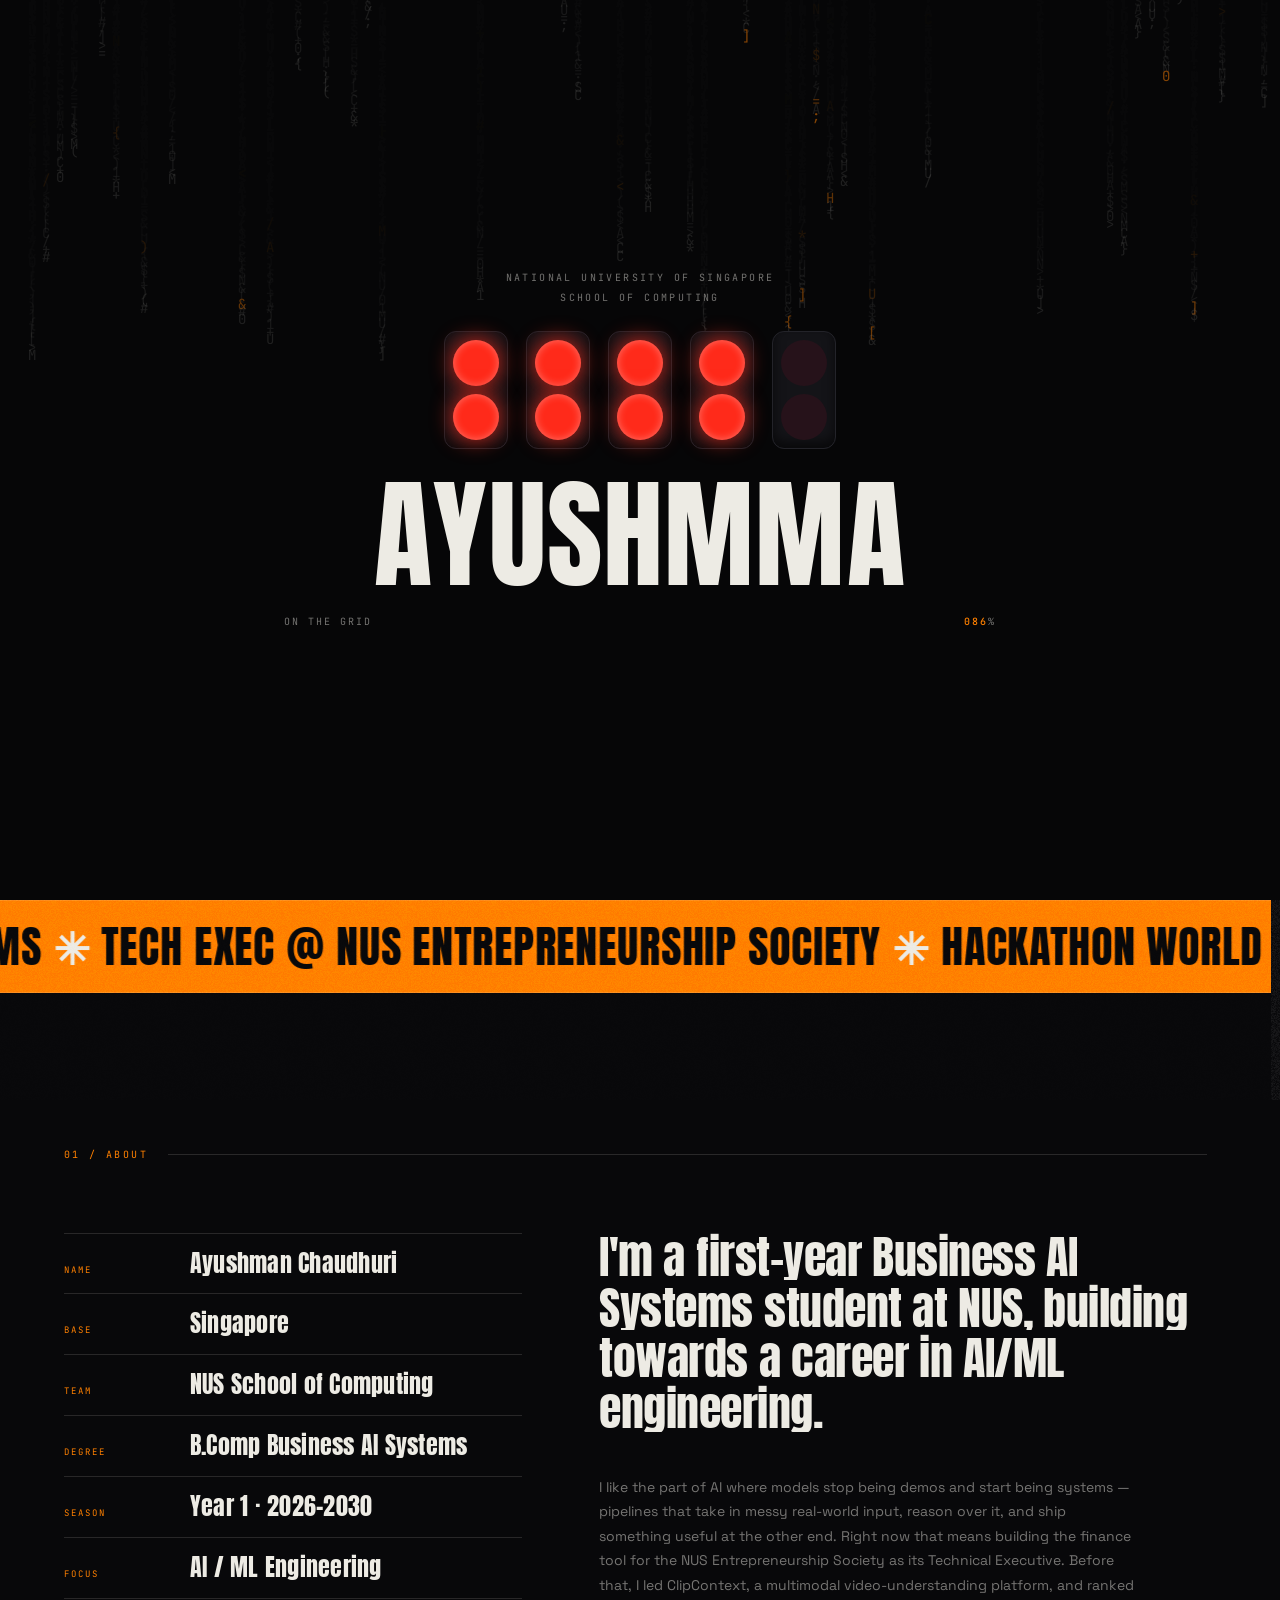
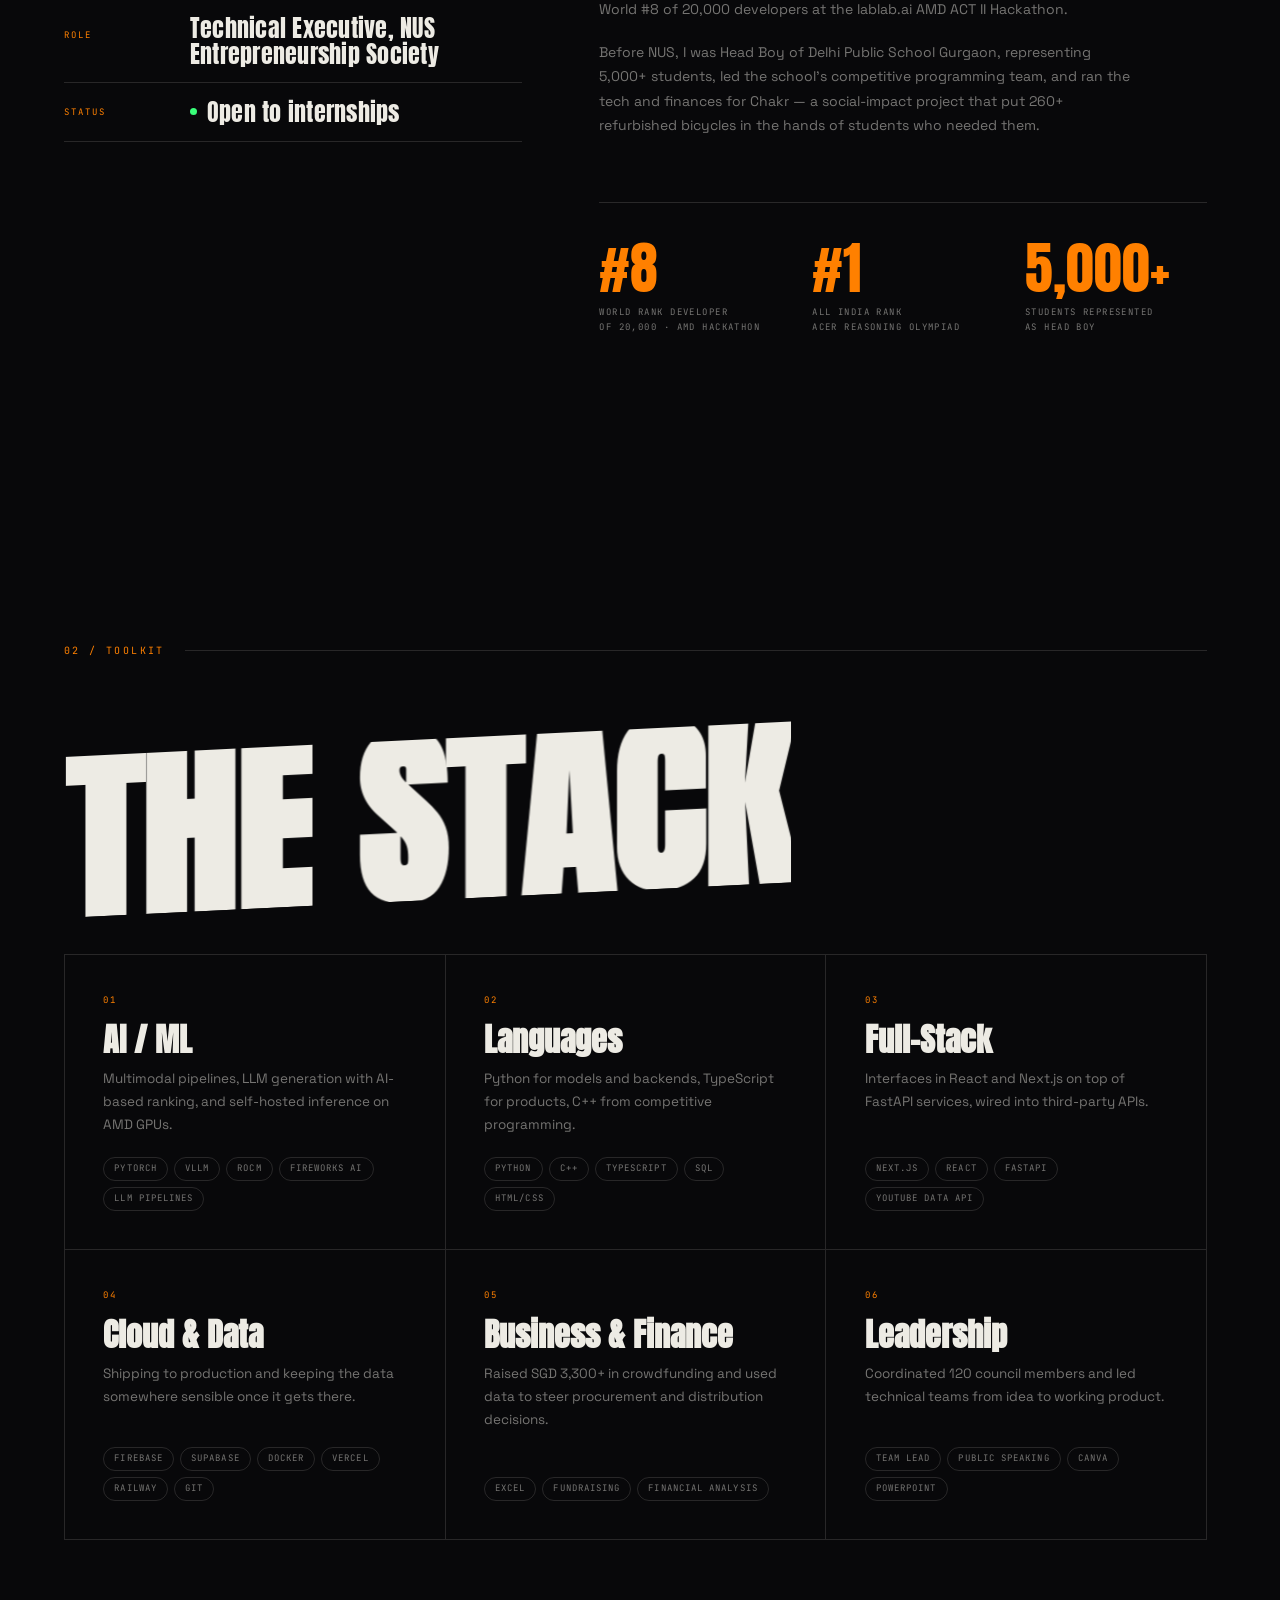
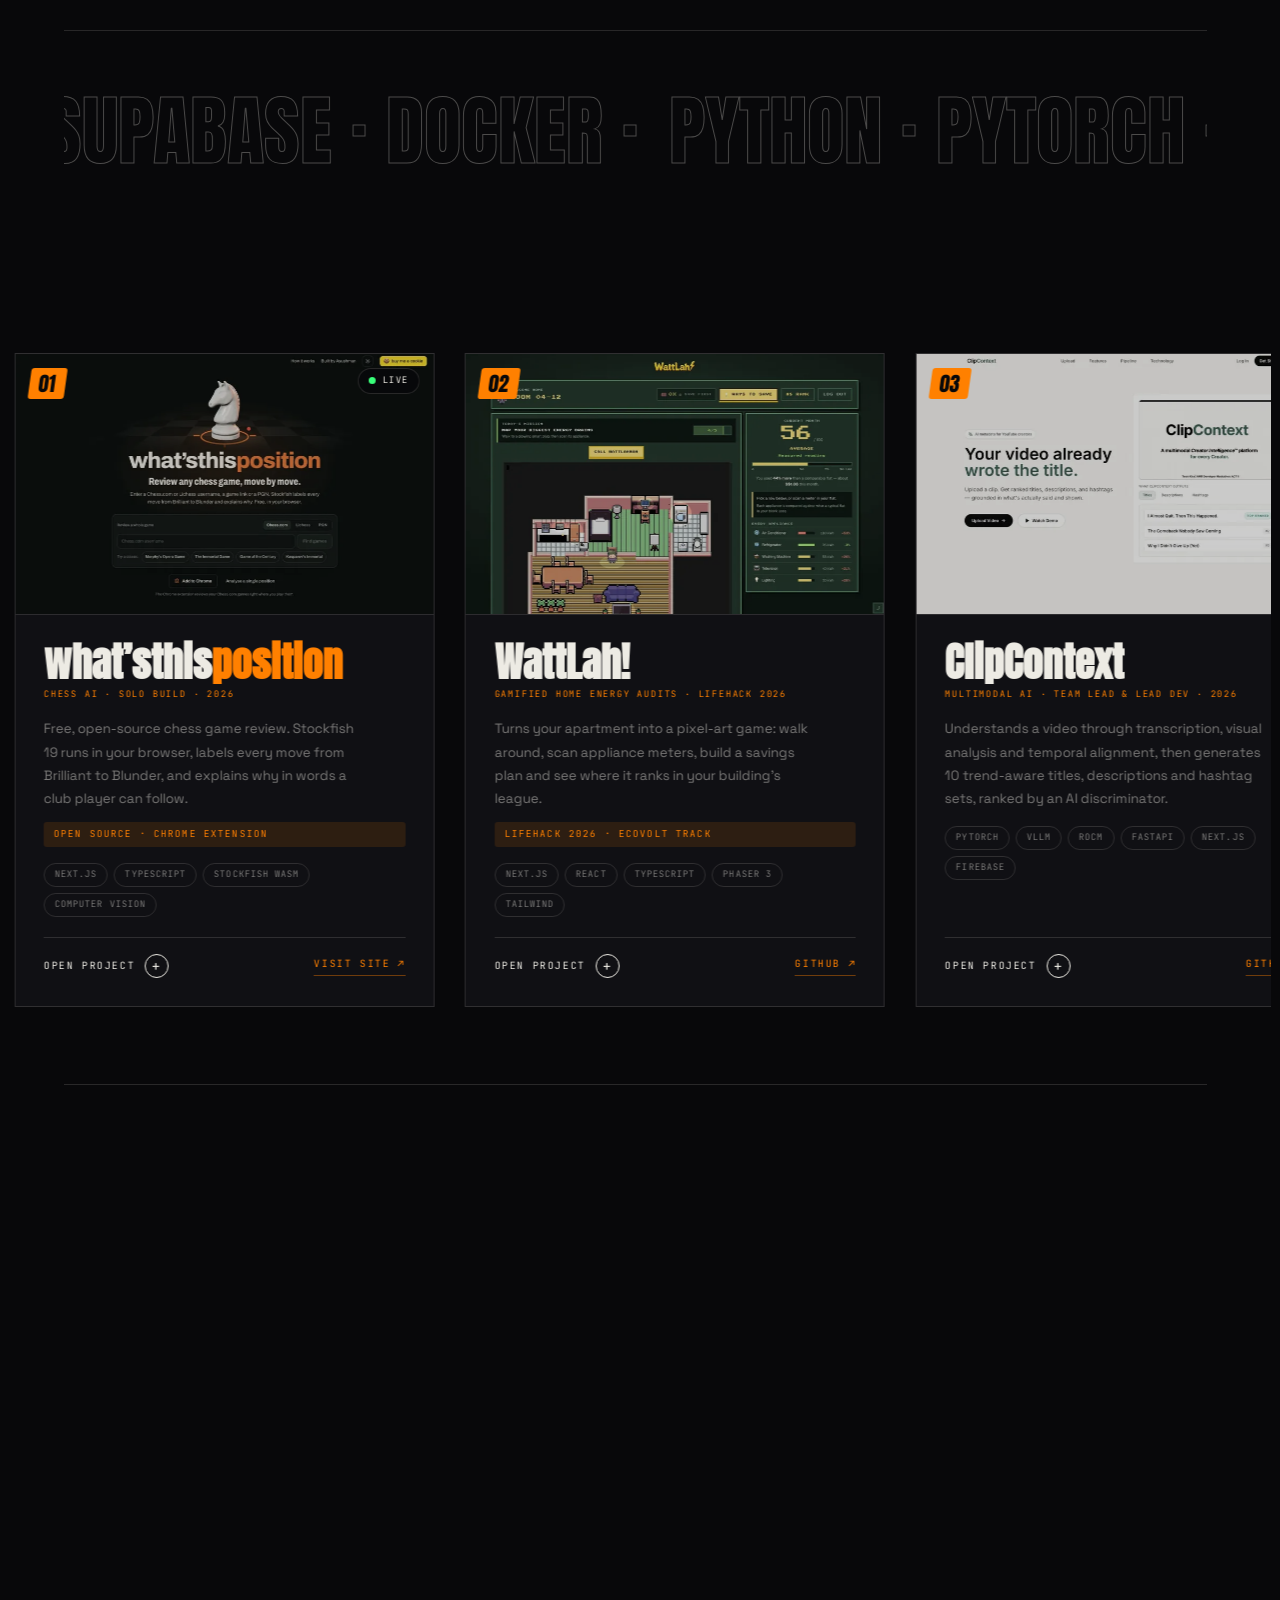
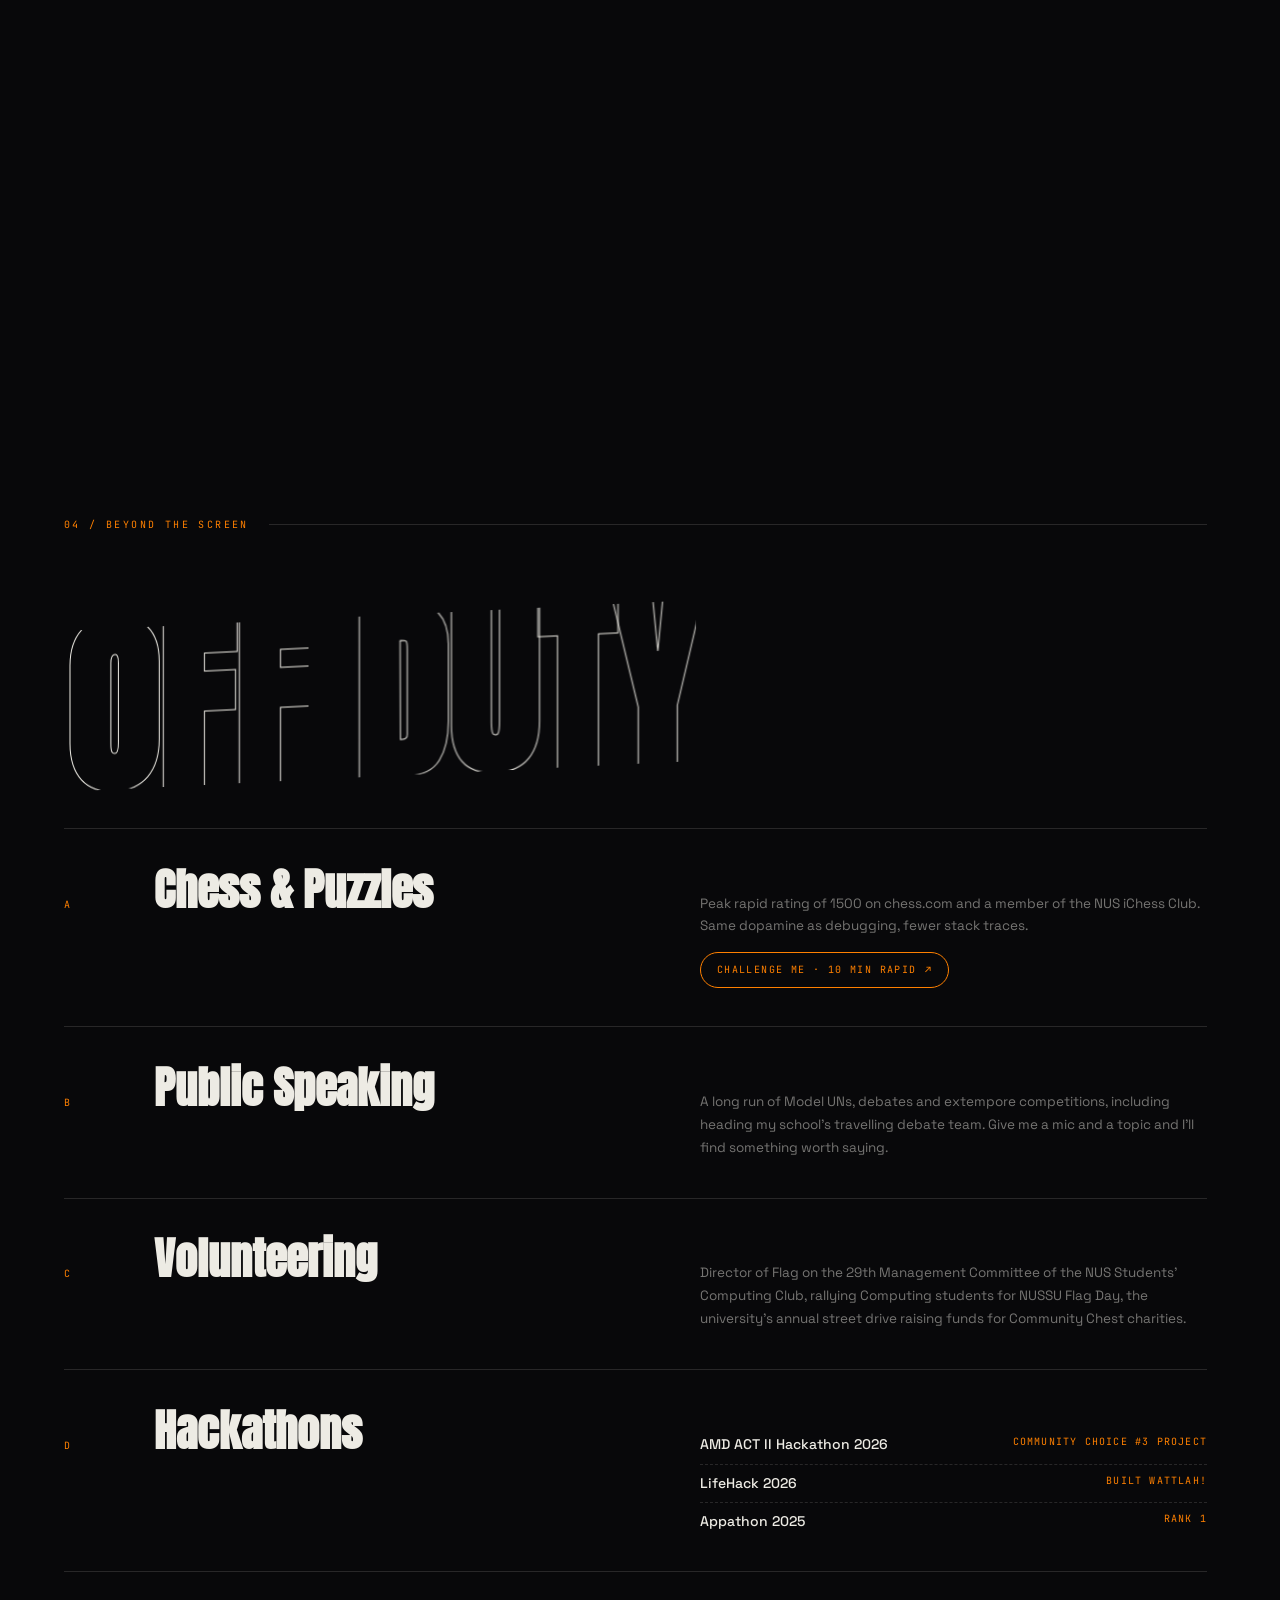
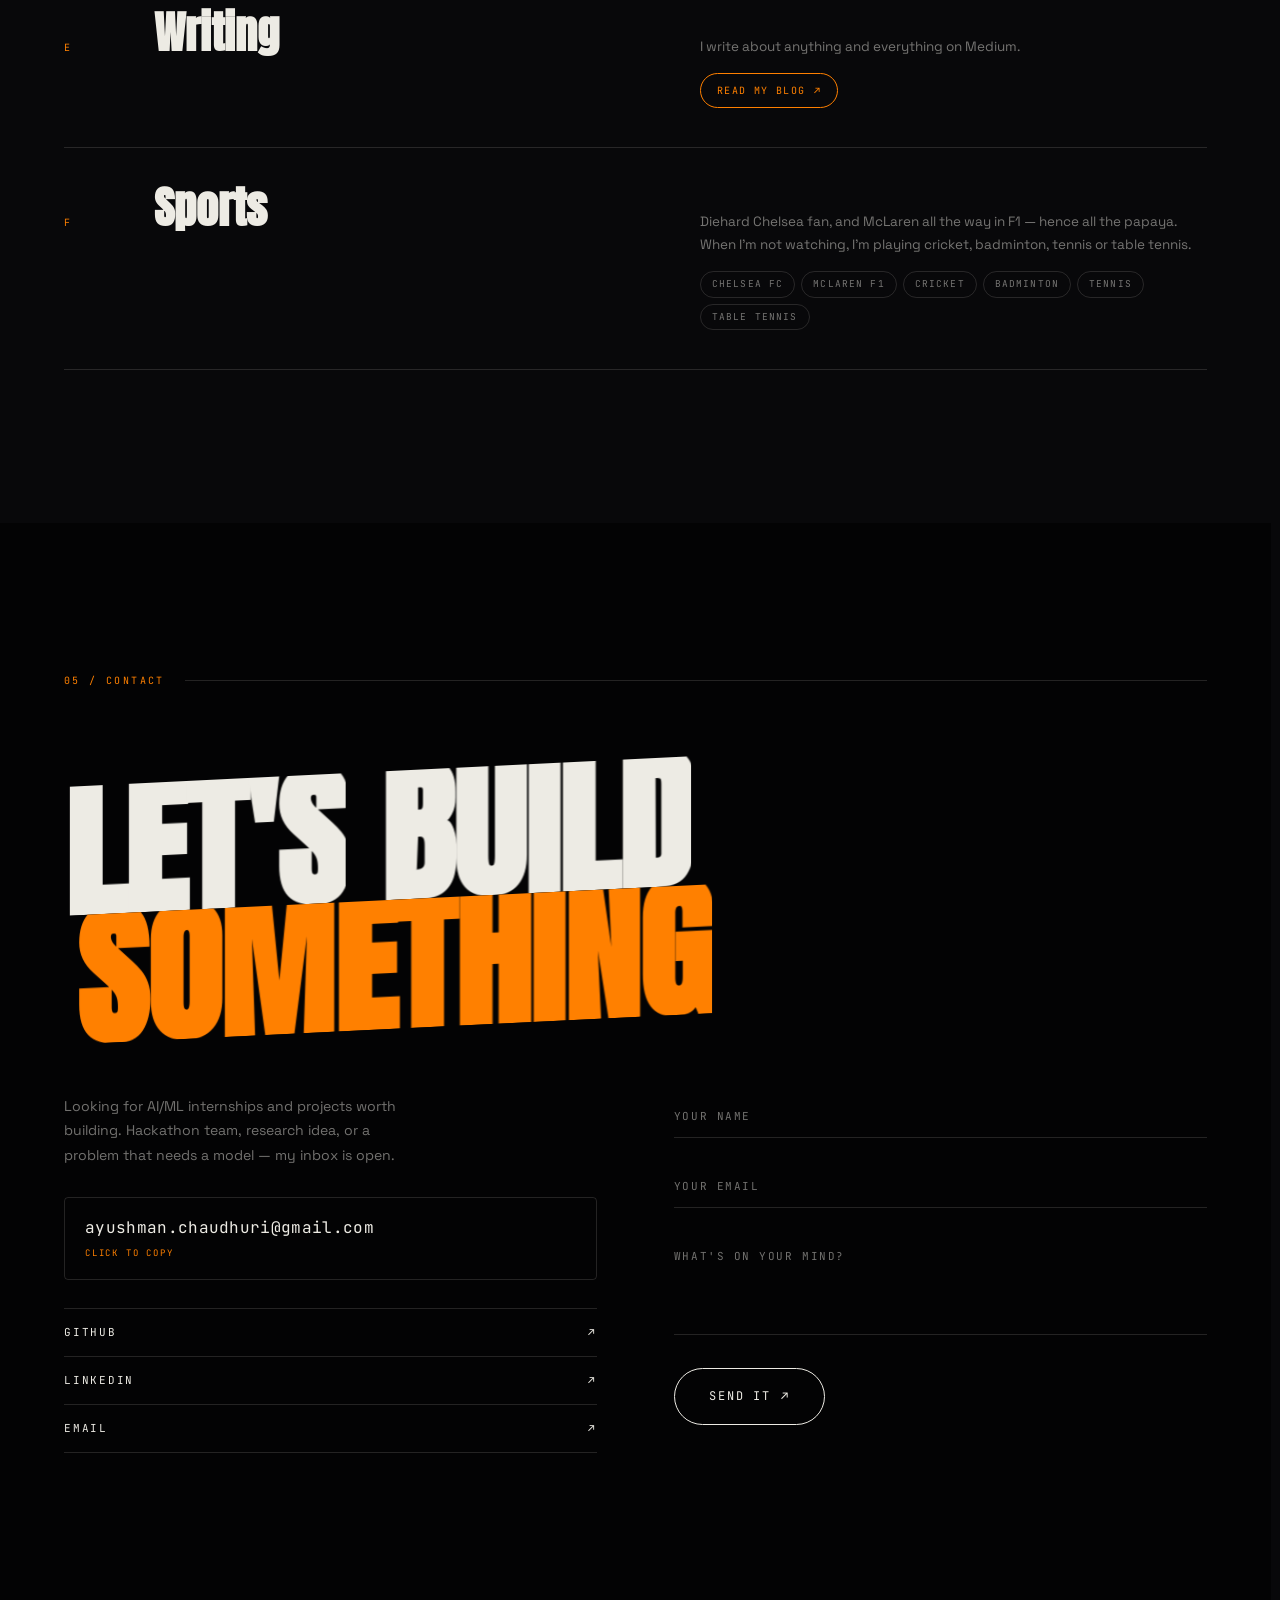
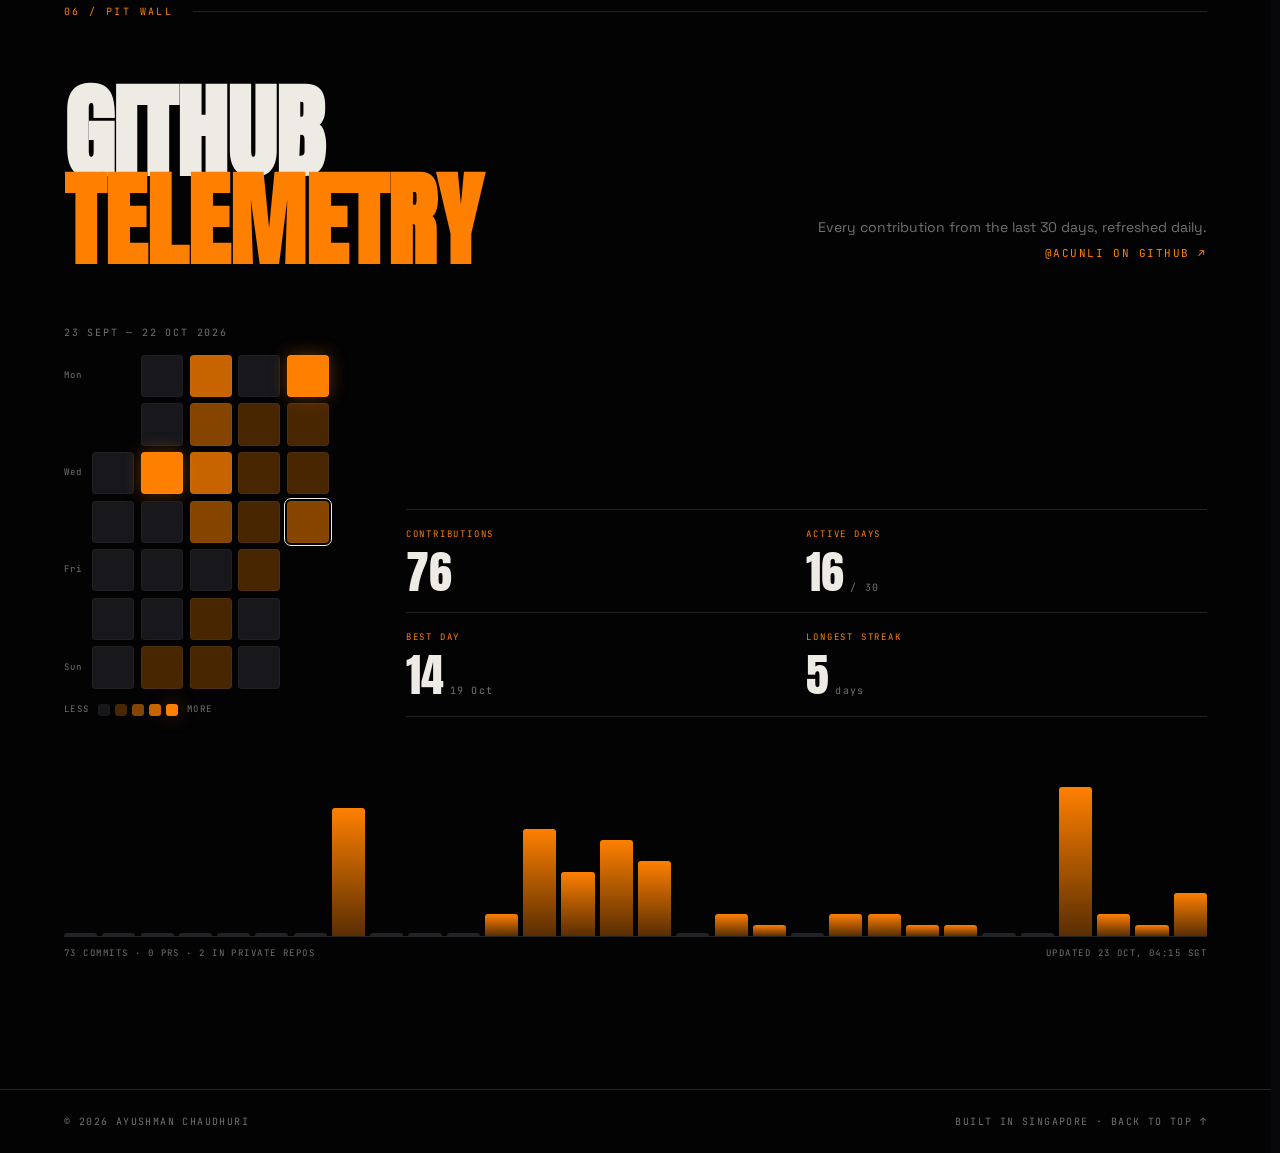
==== commit 672d8d84: "fix: version CSS and JS URLs so browsers don't pair new HTML with cached assets" ====
--- a/index.html
+++ b/index.html
@@ -19,7 +19,7 @@
 <link rel="icon" href="favicon.svg" type="image/svg+xml">
 <link rel="icon" href="favicon.ico" sizes="48x48">
 <link rel="apple-touch-icon" href="apple-touch-icon.png">
-<link rel="stylesheet" href="css/style.css">
+<link rel="stylesheet" href="css/style.css?v=20261023">
 </head>
 <body class="is-loading">
 
@@ -892,6 +892,6 @@
   </div>
 </div>
 
-<script src="js/main.js"></script>
+<script src="js/main.js?v=20261023"></script>
 </body>
 </html>
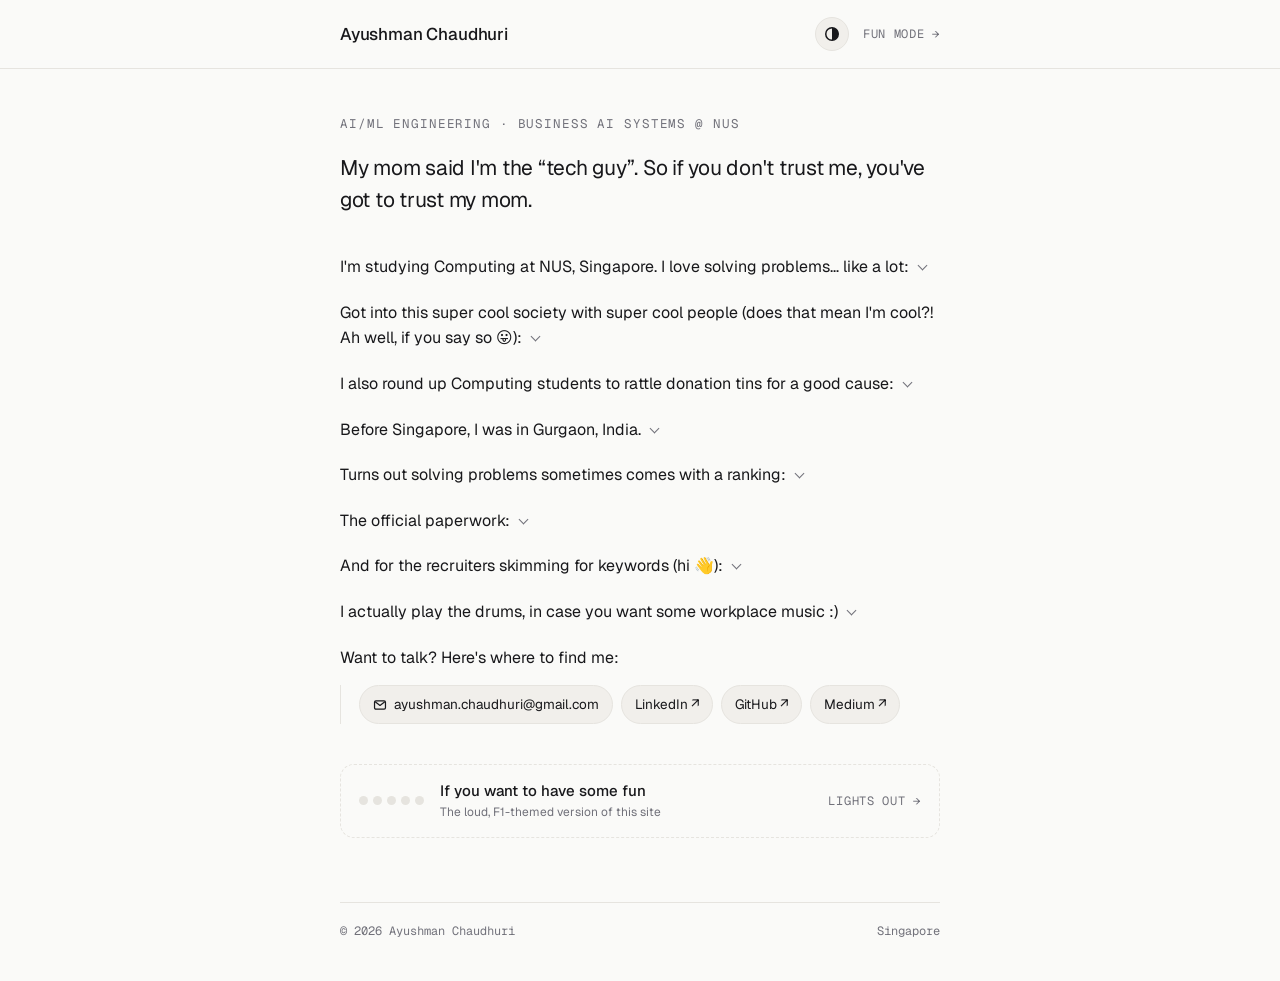
==== commit 705bbece: "feat: add simple landing page, move F1 site to /fun/ The root page is now a minimal, professional in" ====
--- a/index.html
+++ b/index.html
@@ -3,895 +3,487 @@
 <head>
 <meta charset="utf-8">
 <meta name="viewport" content="width=device-width, initial-scale=1, viewport-fit=cover">
-<title>Ayushman Chaudhuri — Business AI Systems @ NUS</title>
-<meta name="description" content="Ayushman Chaudhuri — Year 1 Business AI Systems student at NUS, interested in AI/ML engineering. Builder of ClipContext, hackathon world rank 8 developer.">
-<meta name="theme-color" content="#08080A">
-
-<meta property="og:title" content="Ayushman Chaudhuri — Business AI Systems @ NUS">
-<meta property="og:description" content="Year 1 Business AI Systems student at NUS, interested in AI/ML engineering.">
+<title>Ayushman Chaudhuri</title>
+<meta name="description" content="Ayushman Chaudhuri — first-year Business AI Systems student at NUS, building towards a career in AI/ML engineering.">
+<link rel="canonical" href="https://ayushman.rocks/">
+<meta name="theme-color" content="#FAFAF8">
+
+<meta property="og:title" content="Ayushman Chaudhuri">
+<meta property="og:description" content="First-year Business AI Systems student at NUS, building towards a career in AI/ML engineering.">
 <meta property="og:type" content="website">
-<meta property="og:image" content="assets/img/ayushman-md.jpg">
-<link rel="preload" as="image" href="assets/img/ayushman-cutout.webp" type="image/webp">
+<meta property="og:url" content="https://ayushman.rocks/">
+<meta property="og:image" content="https://ayushman.rocks/assets/img/ayushman-md.jpg">
+
+<script>
+  (function () {
+    // Old deep links (ayushman.rocks/#whatsthisposition, #about, …) belong to the fun version, which now lives at /fun/.
+    var h = location.hash.slice(1);
+    if (/^(home|about|work|beyond|contact|pitwall|whatsthisposition|wattlah|clipcontext|nes-finance|chakr|ml-project)$/.test(h)) {
+      location.replace('fun/#' + h);
+    }
+    // Saved light/dark choice, applied before first paint so the page doesn't flash.
+    try {
+      var t = localStorage.getItem('theme');
+      if (t === 'light' || t === 'dark') document.documentElement.setAttribute('data-theme', t);
+    } catch (e) {}
+  })();
+</script>
 
 <link rel="preconnect" href="https://fonts.googleapis.com">
 <link rel="preconnect" href="https://fonts.gstatic.com" crossorigin>
-<link href="https://fonts.googleapis.com/css2?family=Anton&family=Space+Grotesk:wght@300;400;500;600;700&family=JetBrains+Mono:wght@400;500;700&family=Mrs+Saint+Delafield&display=swap" rel="stylesheet">
+<link href="https://fonts.googleapis.com/css2?family=Geist:wght@400;500;600&family=Geist+Mono:wght@400;500&display=swap" rel="stylesheet">
 <link rel="icon" href="favicon.svg" type="image/svg+xml">
 <link rel="icon" href="favicon.ico" sizes="48x48">
 <link rel="apple-touch-icon" href="apple-touch-icon.png">
-<link rel="stylesheet" href="css/style.css?v=20261023">
+
+<style>
+  :root {
+    --bg: #FAFAF8;
+    --text: #18181B;
+    --body: #3F3F46;
+    --dim: #71717A;
+    --hair: #E6E4DF;
+    --chip: #F1EFEB;
+    --link-line: #FF8000;
+    --tint: rgba(255, 128, 0, .13);
+    --tint-ink: #8A4200;
+    --light-on: #E5251B;
+    --go: #C25E00;
+    color-scheme: light;
+    interpolate-size: allow-keywords;
+  }
+  :root[data-theme="dark"] {
+    --bg: #0C0C0E;
+    --text: #EDEBE4;
+    --body: #C4C2BC;
+    --dim: #8C8A85;
+    --hair: #242428;
+    --chip: #16161A;
+    --tint: rgba(255, 128, 0, .16);
+    --tint-ink: #FFB26B;
+    --light-on: #FF3B30;
+    --go: #FF8000;
+    color-scheme: dark;
+  }
+
+  *, *::before, *::after { box-sizing: border-box; }
+  html { -webkit-text-size-adjust: 100%; }
+  body {
+    margin: 0;
+    background: var(--bg);
+    color: var(--body);
+    font: 400 15px/1.7 "Geist", ui-sans-serif, system-ui, -apple-system, "Segoe UI", sans-serif;
+    -webkit-font-smoothing: antialiased;
+    transition: background-color .25s, color .25s;
+  }
+  a { color: inherit; }
+  ul { list-style: none; margin: 0; padding: 0; }
+  p { margin: 0; }
+  .mono { font-family: "Geist Mono", ui-monospace, "SF Mono", Menlo, monospace; }
+  .wrap { max-width: 640px; margin: 0 auto; padding: 0 max(20px, env(safe-area-inset-left)); }
+
+  /* ---------- header ---------- */
+  .top { border-bottom: 1px solid var(--hair); }
+  .top .wrap { display: flex; align-items: center; justify-content: space-between; height: 68px; }
+  .top__name { font-size: 17px; font-weight: 500; color: var(--text); letter-spacing: -.01em; text-decoration: none; }
+  .theme {
+    width: 34px; height: 34px; border-radius: 50%;
+    display: grid; place-items: center;
+    border: 1px solid var(--hair); background: var(--chip); color: var(--text);
+    cursor: pointer; padding: 0;
+    transition: transform .2s;
+  }
+  .theme:hover { transform: rotate(-20deg); }
+  .top__right { display: flex; align-items: center; gap: 14px; }
+  .top__fun { font-size: 12px; letter-spacing: .06em; text-transform: uppercase; color: var(--dim); text-decoration: none; transition: color .2s; }
+  .top__fun:hover { color: var(--go); }
+  .theme svg { width: 16px; height: 16px; }
+
+  /* ---------- intro ---------- */
+  main.wrap { padding-top: 44px; padding-bottom: 64px; }
+  .kicker { font-size: 12.5px; letter-spacing: .07em; text-transform: uppercase; color: var(--dim); margin-bottom: 18px; }
+  .lead { font-size: 21px; line-height: 1.5; color: var(--text); letter-spacing: -.012em; }
+  .say a, .entry a, .outside a {
+    color: var(--text);
+    text-decoration: underline;
+    text-decoration-color: var(--link-line);
+    text-decoration-thickness: 1.5px;
+    text-underline-offset: 3px;
+  }
+  .say a:hover, .entry a:hover, .outside a:hover { text-decoration-thickness: 3px; }
+  /* ---------- sections: one sentence in my voice; its list drops down on hover (tap on touch) ---------- */
+  .secs { margin-top: 34px; }
+  .sec + .sec { margin-top: 10px; }
+  .say {
+    display: block; width: 100%; padding: 5px 0; margin: 0;
+    background: none; border: 0; text-align: left; cursor: pointer;
+    font: inherit; font-size: 16px; line-height: 1.6; color: var(--text);
+    transition: color .25s;
+  }
+  .say:focus-visible { outline: 2px solid var(--link-line); outline-offset: 3px; border-radius: 4px; }
+  .say--static { cursor: default; }
+  .say__chev {
+    display: inline-block; width: 7px; height: 7px; margin-left: 10px; vertical-align: 3px;
+    border-right: 1.5px solid var(--dim); border-bottom: 1.5px solid var(--dim);
+    transform: rotate(45deg);
+    transition: transform .3s, border-color .3s;
+  }
+  .fold { display: grid; grid-template-rows: 0fr; transition: grid-template-rows .36s cubic-bezier(.2, .7, .2, 1); }
+  .fold__in { overflow: hidden; min-height: 0; }
+  .list {
+    margin: 10px 0 14px; padding-left: 18px;
+    border-left: 1.5px solid var(--hair);
+    transition: border-color .3s;
+  }
+  /* .is-hover = mouse (set by the script below), .is-open = tapped/clicked, focus = keyboard */
+  .sec.is-open .fold, .sec.is-hover .fold, .sec:has(:focus-visible) .fold { grid-template-rows: 1fr; }
+  .sec.is-open .say__chev, .sec.is-hover .say__chev, .sec:has(:focus-visible) .say__chev { transform: translateY(3px) rotate(-135deg); border-color: var(--go); }
+  .sec.is-open .list, .sec.is-hover .list { border-left-color: var(--link-line); }
+  @media (hover: hover) {
+    .secs:hover .sec:not(.is-hover):not(.is-open):not(#say-hi) .say { color: var(--dim); }
+  }
+  #say-hi .list { margin-bottom: 0; }
+
+  /* entries */
+  .entry + .entry { margin-top: 18px; }
+  .entry__head { display: flex; align-items: baseline; gap: 16px; }
+  .entry__what { flex: 1; min-width: 0; display: flex; flex-wrap: wrap; align-items: baseline; gap: 4px 8px; }
+  .entry__title { color: var(--text); font-weight: 500; }
+  .entry__org {
+    background: var(--tint); color: var(--tint-ink);
+    font-size: 13px; padding: 1px 7px; border-radius: 5px; line-height: 1.6;
+  }
+  .entry__when { flex: none; font-size: 12px; color: var(--dim); white-space: nowrap; }
+  .entry__note { margin-top: 3px; font-size: 14.5px; }
+  .entry__stack { margin-top: 5px; font-size: 12px; color: var(--dim); }
+  .entry__links { margin-top: 6px; display: flex; flex-wrap: wrap; gap: 4px 16px; font-size: 13.5px; }
+  .entry a[target="_blank"]::after, .outside a[target="_blank"]::after { content: " ↗"; font-size: .85em; }
+
+  .skills { display: grid; grid-template-columns: 9.5em 1fr; gap: 10px 16px; margin: 0; }
+  .skills dt { font-size: 12px; letter-spacing: .05em; text-transform: uppercase; color: var(--dim); padding-top: 2px; }
+  .skills dd { margin: 0; font-size: 14.5px; }
+
+  .outside { font-size: 14.5px; }
+  .outside + .outside { margin-top: 10px; }
+
+  /* ---------- contact links ---------- */
+  .links { display: flex; flex-wrap: wrap; gap: 8px; }
+  .links a {
+    display: inline-flex; align-items: center; gap: 7px;
+    padding: 7px 13px; border-radius: 999px;
+    border: 1px solid var(--hair); background: var(--chip);
+    color: var(--text); text-decoration: none; font-size: 13.5px;
+    transition: border-color .2s, transform .2s;
+  }
+  .links a:hover { border-color: var(--link-line); transform: translateY(-1px); }
+  .links svg { width: 14px; height: 14px; flex: none; }
+
+  /* ---------- the way to the fun version ---------- */
+  .fun {
+    margin-top: 40px;
+    display: flex; align-items: center; gap: 16px;
+    padding: 16px 18px; border-radius: 14px;
+    border: 1px dashed var(--hair);
+    color: var(--text); text-decoration: none;
+    transition: border-color .3s, background-color .3s;
+  }
+  .fun:hover, .fun:focus-visible { border-style: solid; border-color: var(--text); outline: none; }
+  .lights { display: flex; gap: 5px; flex: none; }
+  .lights i { width: 9px; height: 9px; border-radius: 50%; background: var(--hair); }
+  .fun:hover .lights i, .fun:focus-visible .lights i {
+    animation: light-on var(--t) var(--d) linear forwards;
+  }
+  @keyframes light-on {
+    0%, 99.9% { background: var(--light-on); box-shadow: 0 0 8px var(--light-on); }
+    100% { background: var(--hair); box-shadow: none; }
+  }
+  .fun__text { display: flex; flex-direction: column; line-height: 1.35; }
+  .fun__text b { font-weight: 500; font-size: 15px; }
+  .fun__text small { font-size: 12px; color: var(--dim); margin-top: 3px; }
+  .fun__go {
+    margin-left: auto; font-size: 12px; letter-spacing: .06em; text-transform: uppercase; color: var(--dim);
+    white-space: nowrap; transition: color .2s, transform .3s;
+  }
+  /* "lights out and away we go" — fires after the five lights have gone out */
+  .fun:hover .fun__go, .fun:focus-visible .fun__go { color: var(--go); transform: translateX(4px); transition-delay: 1.15s; }
+
+  footer { padding: 0 0 40px; font-size: 12px; color: var(--dim); }
+  .foot { display: flex; justify-content: space-between; gap: 12px; flex-wrap: wrap; border-top: 1px solid var(--hair); padding-top: 18px; }
+
+  @media (max-width: 520px) {
+    main.wrap { padding-top: 30px; }
+    .kicker { font-size: 11px; letter-spacing: .06em; }
+    .lead { font-size: 19px; }
+    .list { padding-left: 14px; }
+    .top__right { gap: 12px; }
+    .top__fun { font-size: 11px; }
+    .entry__head { flex-direction: column; gap: 2px; }
+    .skills { grid-template-columns: 1fr; gap: 2px; }
+    .skills dd + dt { margin-top: 10px; }
+    .fun { gap: 12px; padding: 14px; }
+    .fun__go { display: none; }
+  }
+  @media (prefers-reduced-motion: reduce) {
+    *, *::before, *::after { animation: none !important; transition: none !important; }
+  }
+</style>
 </head>
-<body class="is-loading">
-
-<!-- ========== PRELOADER ========== -->
-<div class="loader" id="loader" aria-hidden="true">
-  <canvas class="loader__canvas" id="loaderCanvas"></canvas>
-  <div class="loader__inner">
-    <div class="loader__label">
-      <span>NATIONAL UNIVERSITY OF SINGAPORE</span>
-      <span>SCHOOL OF COMPUTING</span>
-    </div>
-    <div class="lights" id="lights">
-      <div class="light"><i></i><i></i></div>
-      <div class="light"><i></i><i></i></div>
-      <div class="light"><i></i><i></i></div>
-      <div class="light"><i></i><i></i></div>
-      <div class="light"><i></i><i></i></div>
-    </div>
-    <div class="loader__name" id="loaderName">AYUSHMAN</div>
-    <div class="loader__foot">
-      <span id="loaderStatus">WARMING UP TYRES</span>
-      <span><b id="loaderCount">000</b>%</span>
+<body>
+
+<header class="top">
+  <div class="wrap">
+    <a class="top__name" href="./">Ayushman Chaudhuri</a>
+    <div class="top__right">
+      <button class="theme" id="theme" type="button" aria-label="Switch between light and dark mode">
+        <svg viewBox="0 0 16 16" aria-hidden="true"><circle cx="8" cy="8" r="6.25" fill="none" stroke="currentColor" stroke-width="1.5"/><path d="M8 1.75a6.25 6.25 0 0 1 0 12.5z" fill="currentColor"/></svg>
+      </button>
+      <a class="top__fun mono" href="fun/">Fun mode →</a>
     </div>
   </div>
-  <div class="loader__go" id="loaderGo">LIGHTS OUT</div>
-  <div class="loader__curtain"></div>
-</div>
-
-<!-- ========== OVERLAYS ========== -->
-<div class="grain" id="grain" aria-hidden="true"></div>
-<div class="cursor" id="cursor" aria-hidden="true">
-  <div class="cursor__dot"></div>
-  <div class="cursor__ring"><span class="cursor__text"></span></div>
-</div>
-<div class="scanlines" aria-hidden="true"></div>
-
-<!-- ========== NAV ========== -->
-<header class="nav" id="nav">
-  <a href="#home" class="nav__logo" data-cursor="hover">
-    <span class="nav__logo-mark">AC</span>
-    <span class="nav__logo-pulse"></span>
+</header>
+
+<main class="wrap">
+  <p class="kicker mono">AI/ML Engineering · Business AI Systems @ NUS</p>
+  <p class="lead">My mom said I'm the “tech guy”. So if you don't trust me, you've got to trust my mom.</p>
+
+  <div class="secs">
+  <section class="sec" id="projects">
+    <button class="say" type="button" aria-expanded="false">I'm studying Computing at NUS, Singapore. I love solving problems… like a lot:<i class="say__chev" aria-hidden="true"></i></button>
+    <div class="fold"><div class="fold__in">
+      <ul class="list">
+        <li class="entry">
+          <div class="entry__head"><span class="entry__what"><span class="entry__title">what’sthisposition</span><span class="entry__org">Solo build · Live</span></span><span class="entry__when mono">2026</span></div>
+          <p class="entry__note">Free, open-source chess game review. Stockfish 19 runs in the browser, labels every move from Brilliant to Blunder, and explains why in plain words.</p>
+          <p class="entry__stack mono">Next.js · TypeScript · Stockfish WASM · Computer vision</p>
+          <p class="entry__links"><a href="https://www.whatsthisposition.com" target="_blank" rel="noopener">whatsthisposition.com</a><a href="https://github.com/acunli/whatsthisposition" target="_blank" rel="noopener">GitHub</a></p>
+        </li>
+        <li class="entry">
+          <div class="entry__head"><span class="entry__what"><span class="entry__title">ClipContext</span><span class="entry__org">Team Lead &amp; Lead Developer</span></span><span class="entry__when mono">Jul – Aug 2026</span></div>
+          <p class="entry__note">Multimodal video understanding that generates trend-aware titles, descriptions and hashtags, ranked by an AI discriminator. Built for the lablab.ai AMD Developer Hackathon ACT II.</p>
+          <p class="entry__stack mono">PyTorch · vLLM · ROCm · FastAPI · Next.js · Firebase</p>
+          <p class="entry__links"><a href="https://clip-context.vercel.app" target="_blank" rel="noopener">clip-context.vercel.app</a><a href="https://github.com/acunli/ClipContext" target="_blank" rel="noopener">GitHub</a></p>
+        </li>
+        <li class="entry">
+          <div class="entry__head"><span class="entry__what"><span class="entry__title">NES Finance Tool</span><span class="entry__org">Private</span></span><span class="entry__when mono">Current</span></div>
+          <p class="entry__note">Finance governance for the NUS Entrepreneurship Society: procurement requests routed through tiered approvals, with an append-only audit trail.</p>
+          <p class="entry__stack mono">Next.js · TypeScript · Postgres · Drizzle · Supabase</p>
+        </li>
+        <li class="entry">
+          <div class="entry__head"><span class="entry__what"><span class="entry__title">WattLah!</span><span class="entry__org">Team build</span></span><span class="entry__when mono">LifeHack 2026</span></div>
+          <p class="entry__note">Gamified home energy audits: walk a pixel-art apartment, scan appliance meters and build a savings plan.</p>
+          <p class="entry__stack mono">Next.js · React · TypeScript · Phaser 3 · Tailwind</p>
+          <p class="entry__links"><a href="https://github.com/acunli/LifeHack2026" target="_blank" rel="noopener">GitHub</a></p>
+        </li>
+      </ul>
+    </div></div>
+  </section>
+
+  <section class="sec" id="society">
+    <button class="say" type="button" aria-expanded="false">Got into this super cool society with super cool people (does that mean I'm cool?! Ah well, if you say so 😛):<i class="say__chev" aria-hidden="true"></i></button>
+    <div class="fold"><div class="fold__in">
+      <ul class="list">
+        <li class="entry">
+          <div class="entry__head"><span class="entry__what"><span class="entry__title">Technical Executive</span><span class="entry__org">NUS Entrepreneurship Society</span></span><span class="entry__when mono">Current</span></div>
+          <p class="entry__note">Building the society's finance tool. The net assets it manages will soon exceed SGD 30,000.</p>
+        </li>
+      </ul>
+    </div></div>
+  </section>
+
+  <section class="sec" id="flag">
+    <button class="say" type="button" aria-expanded="false">I also round up Computing students to rattle donation tins for a good cause:<i class="say__chev" aria-hidden="true"></i></button>
+    <div class="fold"><div class="fold__in">
+      <ul class="list">
+        <li class="entry">
+          <div class="entry__head"><span class="entry__what"><span class="entry__title">Director of Flag</span><span class="entry__org">NUS Students' Computing Club</span></span><span class="entry__when mono">29th MC</span></div>
+          <p class="entry__note">NUSSU Flag Day, NUS's annual street drive raising funds for Community Chest charities.</p>
+        </li>
+      </ul>
+    </div></div>
+  </section>
+
+  <section class="sec" id="school">
+    <button class="say" type="button" aria-expanded="false">Before Singapore, I was in Gurgaon, India.<i class="say__chev" aria-hidden="true"></i></button>
+    <div class="fold"><div class="fold__in">
+      <ul class="list">
+        <li class="entry">
+          <div class="entry__head"><span class="entry__what"><span class="entry__title">Head Boy</span><span class="entry__org">Delhi Public School Gurgaon</span></span><span class="entry__when mono">2025 – 2026</span></div>
+          <p class="entry__note">Represented 5,000+ students and coordinated 120 council members across 4 events.</p>
+        </li>
+        <li class="entry">
+          <div class="entry__head"><span class="entry__what"><span class="entry__title">Head of Financing &amp; Technical Operations</span><span class="entry__org">Chakr – Wheels of Hope</span></span><span class="entry__when mono">Mar 2025 – Feb 2026</span></div>
+          <p class="entry__note">Refurbished bicycles for underprivileged students. 260+ bicycles distributed, SGD 3,300+ raised, and tGELF Youth Leader 2024–25 out of 100+ projects.</p>
+        </li>
+        <li class="entry">
+          <div class="entry__head"><span class="entry__what"><span class="entry__title">Head, Competitive Programming Team</span><span class="entry__org">NODE, DPS Gurgaon</span></span></div>
+          <p class="entry__note">Led the team at 5 national competitions and ran programming huddles for 50+ participants.</p>
+        </li>
+      </ul>
+    </div></div>
+  </section>
+
+  <section class="sec" id="awards">
+    <button class="say" type="button" aria-expanded="false">Turns out solving problems sometimes comes with a ranking:<i class="say__chev" aria-hidden="true"></i></button>
+    <div class="fold"><div class="fold__in">
+      <ul class="list">
+        <li class="entry">
+          <div class="entry__head"><span class="entry__what"><span class="entry__title">World Rank #8 developer of 20,000</span><span class="entry__org">lablab.ai AMD ACT II Hackathon</span></span><span class="entry__when mono">2026</span></div>
+          <p class="entry__note">Project ranked #3 (Community Choice) across 1,000+ submissions.</p>
+        </li>
+        <li class="entry">
+          <div class="entry__head"><span class="entry__what"><span class="entry__title">All India Rank 1</span><span class="entry__org">ACER Reasoning Olympiad</span></span><span class="entry__when mono">2024 – 25</span></div>
+        </li>
+        <li class="entry">
+          <div class="entry__head"><span class="entry__what"><span class="entry__title">Rank 1</span><span class="entry__org">Appathon</span></span><span class="entry__when mono">2025</span></div>
+        </li>
+        <li class="entry">
+          <div class="entry__head"><span class="entry__what"><span class="entry__title">All India Rank 3 of 10,000</span><span class="entry__org">Young Money Masters</span></span><span class="entry__when mono">2025</span></div>
+        </li>
+        <li class="entry">
+          <div class="entry__head"><span class="entry__what"><span class="entry__title">Country topper, 100/100</span><span class="entry__org">CBSE Mathematics</span></span></div>
+        </li>
+        <li class="entry">
+          <div class="entry__head"><span class="entry__what"><span class="entry__title">Director's Gold Medal for Academic Excellence</span><span class="entry__org">DPS Gurgaon</span></span><span class="entry__when mono">7 years running</span></div>
+        </li>
+        <li class="entry">
+          <div class="entry__head"><span class="entry__what"><span class="entry__title">Special Jury's Award for Exemplary Service</span><span class="entry__org">DPS Gurgaon</span></span><span class="entry__when mono">2025</span></div>
+        </li>
+      </ul>
+    </div></div>
+  </section>
+
+  <section class="sec" id="education">
+    <button class="say" type="button" aria-expanded="false">The official paperwork:<i class="say__chev" aria-hidden="true"></i></button>
+    <div class="fold"><div class="fold__in">
+      <ul class="list">
+        <li class="entry">
+          <div class="entry__head"><span class="entry__what"><span class="entry__title">Bachelor of Computing in Business AI Systems</span><span class="entry__org">NUS School of Computing</span></span><span class="entry__when mono">2026 – 2030</span></div>
+          <p class="entry__note">Year 1.</p>
+        </li>
+        <li class="entry">
+          <div class="entry__head"><span class="entry__what"><span class="entry__title">Grade XII · 97%</span><span class="entry__org">Delhi Public School Gurgaon</span></span><span class="entry__when mono">2016 – 2026</span></div>
+        </li>
+      </ul>
+    </div></div>
+  </section>
+
+  <section class="sec" id="skills">
+    <button class="say" type="button" aria-expanded="false">And for the recruiters skimming for keywords (hi 👋):<i class="say__chev" aria-hidden="true"></i></button>
+    <div class="fold"><div class="fold__in">
+      <div class="list">
+        <dl class="skills">
+          <dt class="mono">AI / ML</dt><dd>PyTorch, vLLM, ROCm, Fireworks AI, LLM pipelines</dd>
+          <dt class="mono">Languages</dt><dd>Python, TypeScript, C++, SQL</dd>
+          <dt class="mono">Web &amp; backend</dt><dd>Next.js, React, FastAPI</dd>
+          <dt class="mono">Cloud &amp; data</dt><dd>Docker, Vercel, Railway, Firebase, Supabase, Postgres, Git</dd>
+        </dl>
+      </div>
+    </div></div>
+  </section>
+
+  <section class="sec" id="outside">
+    <button class="say" type="button" aria-expanded="false">I actually play the drums, in case you want some workplace music :)<i class="say__chev" aria-hidden="true"></i></button>
+    <div class="fold"><div class="fold__in">
+      <div class="list">
+        <p class="outside">When I'm not drumming, I'm playing chess (peak 1500 rapid on <a href="https://www.chess.com/member/Ay7u" target="_blank" rel="noopener">chess.com</a>, and a member of the NUS iChess Club), writing about anything and everything on <a href="https://medium.com/@ayushman.chaudhuri" target="_blank" rel="noopener">Medium</a>, or arguing my side at a Model UN or debate. I've done a ton of those.</p>
+        <p class="outside">Diehard Chelsea fan, McLaren all the way in F1 (hence the orange), and I play cricket, badminton, tennis and table tennis.</p>
+      </div>
+    </div></div>
+  </section>
+
+  <section class="sec" id="say-hi">
+    <p class="say say--static">Want to talk? Here's where to find me:</p>
+    <div class="list">
+      <nav class="links" aria-label="Contact">
+        <a href="mailto:ayushman.chaudhuri@gmail.com">
+          <svg viewBox="0 0 16 16" aria-hidden="true"><rect x="1.75" y="3.25" width="12.5" height="9.5" rx="1.5" fill="none" stroke="currentColor" stroke-width="1.4"/><path d="M2.5 4.25 8 8.5l5.5-4.25" fill="none" stroke="currentColor" stroke-width="1.4" stroke-linejoin="round"/></svg>
+          ayushman.chaudhuri@gmail.com
+        </a>
+        <a href="https://www.linkedin.com/in/ayushman-chaudhuri" target="_blank" rel="noopener">LinkedIn ↗</a>
+        <a href="https://github.com/acunli" target="_blank" rel="noopener">GitHub ↗</a>
+        <a href="https://medium.com/@ayushman.chaudhuri" target="_blank" rel="noopener">Medium ↗</a>
+      </nav>
+    </div>
+  </section>
+
+  </div>
+
+  <a class="fun" href="fun/">
+    <span class="lights" aria-hidden="true">
+      <i style="--d:0s;--t:1.1s"></i><i style="--d:.18s;--t:.92s"></i><i style="--d:.36s;--t:.74s"></i><i style="--d:.54s;--t:.56s"></i><i style="--d:.72s;--t:.38s"></i>
+    </span>
+    <span class="fun__text">
+      <b>If you want to have some fun</b>
+      <small>The loud, F1-themed version of this site</small>
+    </span>
+    <span class="fun__go mono" aria-hidden="true">Lights out →</span>
   </a>
-  <nav class="nav__links" aria-label="Primary">
-    <a href="#about" data-cursor="hover"><i>01</i> About</a>
-    <a href="#skills" data-cursor="hover"><i>02</i> Skills</a>
-    <a href="#work" data-cursor="hover"><i>03</i> Work</a>
-    <a href="#beyond" data-cursor="hover"><i>04</i> Beyond</a>
-  </nav>
-  <a href="#contact" class="nav__cta magnetic" data-cursor="hover">
-    <span class="nav__cta-in">Let's talk</span>
-  </a>
-  <button class="burger" id="burger" aria-label="Open menu" aria-expanded="false">
-    <span></span><span></span>
-  </button>
-</header>
-
-<div class="menu" id="menu" aria-hidden="true">
-  <div class="menu__bg"></div>
-  <div class="menu__inner">
-    <ul class="menu__list">
-      <li><a href="#home" data-n="00">Home</a></li>
-      <li><a href="#about" data-n="01">About</a></li>
-      <li><a href="#skills" data-n="02">Skills</a></li>
-      <li><a href="#work" data-n="03">Work</a></li>
-      <li><a href="#beyond" data-n="04">Beyond</a></li>
-      <li><a href="#contact" data-n="05">Contact</a></li>
-    </ul>
-    <div class="menu__meta">
-      <p>Singapore · UTC+8</p>
-      <p><a href="mailto:ayushman.chaudhuri@gmail.com">ayushman.chaudhuri@gmail.com</a></p>
+</main>
+
+<footer>
+  <div class="wrap">
+    <div class="foot mono">
+      <span>© <span id="year">2026</span> Ayushman Chaudhuri</span>
+      <span>Singapore</span>
     </div>
   </div>
-</div>
-
-<!-- ========== SCROLL WRAPPER ========== -->
-<main id="smooth" class="smooth">
-<div id="smoothInner">
-
-<!-- ========== HERO ========== -->
-<section class="hero" id="home">
-  <canvas class="hero__gl" id="heroGL" aria-hidden="true"></canvas>
-  <div class="hero__glow" id="heroGlow" aria-hidden="true"></div>
-  <div class="hero__streaks" aria-hidden="true">
-    <i></i><i></i><i></i><i></i><i></i><i></i>
-  </div>
-
-  <div class="hero__number" data-depth="0.4" aria-hidden="true">01</div>
-
-  <div class="hero__back" data-depth="0.9">
-    <h1 class="hero__name" aria-label="Ayushman Chaudhuri">
-      <span class="hero__name-row" data-split="chars">AYUSHMAN</span>
-    </h1>
-  </div>
-
-  <div class="hero__driver" data-depth="-0.35">
-    <img src="assets/img/ayushman-cutout.webp"
-         srcset="assets/img/ayushman-cutout-sm.webp 605w, assets/img/ayushman-cutout.webp 1008w"
-         sizes="(max-width:760px) 92vw, 46vw"
-         alt="Ayushman Chaudhuri" id="heroImg" width="1008" height="1500" fetchpriority="high">
-  </div>
-
-  <div class="hero__front" data-depth="-0.7" aria-hidden="true">
-    <span class="hero__sign">Ayushman</span>
-  </div>
-
-  <div class="hero__surname" data-depth="0.25" aria-hidden="true">
-    <span data-split="chars">CHAUDHURI</span>
-  </div>
-
-  <aside class="hud hud--l">
-    <div class="hud__row reveal"><em>POS</em><b>Business AI Systems · Y1</b></div>
-    <div class="hud__row reveal"><em>TEAM</em><b>NUS Computing</b></div>
-    <div class="hud__row reveal"><em>LOCAL</em><b id="clock">--:--:--</b></div>
-    <div class="hud__row reveal">
-      <em>SPEED</em><b><span id="speed">000</span> <small>KM/H</small></b>
-      <canvas class="hud__spark" id="spark" width="160" height="30"></canvas>
-    </div>
-  </aside>
-
-  <aside class="hud hud--r">
-    <div class="hud__row reveal"><em>STATUS</em><b class="hud__live"><i></i>Open to internships</b></div>
-    <div class="hud__row reveal"><em>SECTOR</em><b>AI / ML Engineering</b></div>
-    <a href="#contact" class="hud__cta reveal magnetic" data-cursor="hover"><span>Get in touch</span><i>↗</i></a>
-  </aside>
-
-  <a href="#about" class="hero__scroll" data-cursor="hover">
-    <span class="hero__scroll-txt">SCROLL TO LAUNCH</span>
-    <span class="hero__scroll-line"></span>
-  </a>
-
-  <div class="hero__kerb" aria-hidden="true"></div>
-</section>
-
-<!-- ========== TICKER ========== -->
-<div class="ticker" aria-hidden="true">
-  <div class="ticker__track" id="ticker">
-    <span>AI/ML ENGINEERING <b>✳</b> BUSINESS AI SYSTEMS <b>✳</b> TECH EXEC @ NUS ENTREPRENEURSHIP SOCIETY <b>✳</b> HACKATHON WORLD RANK #8 <b>✳</b> </span>
-    <span>AI/ML ENGINEERING <b>✳</b> BUSINESS AI SYSTEMS <b>✳</b> TECH EXEC @ NUS ENTREPRENEURSHIP SOCIETY <b>✳</b> HACKATHON WORLD RANK #8 <b>✳</b> </span>
-  </div>
-</div>
-
-<!-- ========== ABOUT ========== -->
-<section class="about" id="about">
-  <div class="sec-head">
-    <em class="sec-num">01 / ABOUT</em>
-    <span class="sec-rule"></span>
-  </div>
-
-  <div class="about__grid">
-    <div class="about__sticky">
-      <dl class="spec">
-        <div class="spec__row reveal"><dt>Name</dt><dd>Ayushman Chaudhuri</dd></div>
-        <div class="spec__row reveal"><dt>Base</dt><dd>Singapore</dd></div>
-        <div class="spec__row reveal"><dt>Team</dt><dd>NUS School of Computing</dd></div>
-        <div class="spec__row reveal"><dt>Degree</dt><dd>B.Comp Business AI Systems</dd></div>
-        <div class="spec__row reveal"><dt>Season</dt><dd>Year 1 · 2026–2030</dd></div>
-        <div class="spec__row reveal"><dt>Focus</dt><dd>AI / ML Engineering</dd></div>
-        <div class="spec__row reveal"><dt>Role</dt><dd>Technical Executive, NUS Entrepreneurship Society</dd></div>
-        <div class="spec__row reveal"><dt>Status</dt><dd class="spec__live"><i></i>Open to internships</dd></div>
-      </dl>
-    </div>
-
-    <div class="about__body">
-      <p class="about__lead" data-split="words">
-        I'm a first-year Business AI Systems student at NUS, building towards a career in AI/ML engineering.
-      </p>
-      <p class="about__text reveal">
-        I like the part of AI where models stop being demos and start being systems — pipelines that
-        take in messy real-world input, reason over it, and ship something useful at the other end.
-        Right now that means building the finance tool for the NUS Entrepreneurship Society as its
-        Technical Executive. Before that, I led ClipContext, a multimodal video-understanding
-        platform, and ranked World #8 of 20,000 developers at the lablab.ai AMD ACT II Hackathon.
-      </p>
-      <p class="about__text reveal">
-        Before NUS, I was Head Boy of Delhi Public School Gurgaon, representing 5,000+ students, led the
-        school's competitive programming team, and ran the tech and finances for Chakr — a social-impact
-        project that put 260+ refurbished bicycles in the hands of students who needed them.
-      </p>
-
-      <div class="stats">
-        <div class="stat reveal">
-          <span class="stat__num" data-count="8" data-prefix="#">0</span>
-          <span class="stat__lab">World rank developer<br>of 20,000 · AMD hackathon</span>
-        </div>
-        <div class="stat reveal">
-          <span class="stat__num" data-count="1" data-prefix="#">0</span>
-          <span class="stat__lab">All India Rank<br>ACER Reasoning Olympiad</span>
-        </div>
-        <div class="stat reveal">
-          <span class="stat__num" data-count="5000" data-suffix="+">0</span>
-          <span class="stat__lab">Students represented<br>as Head Boy</span>
-        </div>
-      </div>
-    </div>
-  </div>
-</section>
-
-<!-- ========== SKILLS ========== -->
-<section class="skills" id="skills">
-  <div class="sec-head">
-    <em class="sec-num">02 / TOOLKIT</em>
-    <span class="sec-rule"></span>
-  </div>
-
-  <h2 class="mega" data-split="chars">THE STACK</h2>
-
-  <div class="skills__grid">
-    <article class="skill" data-cursor="hover">
-      <span class="skill__i">01</span>
-      <h3>AI / ML</h3>
-      <p>Multimodal pipelines, LLM generation with AI-based ranking, and self-hosted inference on AMD GPUs.</p>
-      <ul class="tags"><li>PyTorch</li><li>vLLM</li><li>ROCm</li><li>Fireworks AI</li><li>LLM pipelines</li></ul>
-      <div class="skill__fill"></div>
-    </article>
-
-    <article class="skill" data-cursor="hover">
-      <span class="skill__i">02</span>
-      <h3>Languages</h3>
-      <p>Python for models and backends, TypeScript for products, C++ from competitive programming.</p>
-      <ul class="tags"><li>Python</li><li>C++</li><li>TypeScript</li><li>SQL</li><li>HTML/CSS</li></ul>
-      <div class="skill__fill"></div>
-    </article>
-
-    <article class="skill" data-cursor="hover">
-      <span class="skill__i">03</span>
-      <h3>Full-Stack</h3>
-      <p>Interfaces in React and Next.js on top of FastAPI services, wired into third-party APIs.</p>
-      <ul class="tags"><li>Next.js</li><li>React</li><li>FastAPI</li><li>YouTube Data API</li></ul>
-      <div class="skill__fill"></div>
-    </article>
-
-    <article class="skill" data-cursor="hover">
-      <span class="skill__i">04</span>
-      <h3>Cloud &amp; Data</h3>
-      <p>Shipping to production and keeping the data somewhere sensible once it gets there.</p>
-      <ul class="tags"><li>Firebase</li><li>Supabase</li><li>Docker</li><li>Vercel</li><li>Railway</li><li>Git</li></ul>
-      <div class="skill__fill"></div>
-    </article>
-
-    <article class="skill" data-cursor="hover">
-      <span class="skill__i">05</span>
-      <h3>Business &amp; Finance</h3>
-      <p>Raised SGD 3,300+ in crowdfunding and used data to steer procurement and distribution decisions.</p>
-      <ul class="tags"><li>Excel</li><li>Fundraising</li><li>Financial analysis</li></ul>
-      <div class="skill__fill"></div>
-    </article>
-
-    <article class="skill" data-cursor="hover">
-      <span class="skill__i">06</span>
-      <h3>Leadership</h3>
-      <p>Coordinated 120 council members and led technical teams from idea to working product.</p>
-      <ul class="tags"><li>Team lead</li><li>Public speaking</li><li>Canva</li><li>PowerPoint</li></ul>
-      <div class="skill__fill"></div>
-    </article>
-  </div>
-
-  <div class="marquee marquee--alt" aria-hidden="true">
-    <div class="marquee__track">
-      <span>PYTHON · PYTORCH · VLLM · ROCM · NEXT.JS · FASTAPI · TYPESCRIPT · C++ · SQL · FIREBASE · SUPABASE · DOCKER · </span>
-      <span>PYTHON · PYTORCH · VLLM · ROCM · NEXT.JS · FASTAPI · TYPESCRIPT · C++ · SQL · FIREBASE · SUPABASE · DOCKER · </span>
-    </div>
-  </div>
-</section>
-
-<!-- ========== WORK (horizontal) ========== -->
-<section class="work" id="work">
-  <div class="work__pin" id="workPin">
-    <div class="work__track" id="workTrack">
-
-      <div class="work__intro">
-        <em class="sec-num">03 / WORK</em>
-        <h2 class="work__intro-title">SELECTED<br>PROJECTS</h2>
-        <p>Live products, AI systems and social impact. Scroll sideways, and open any card for the full story.</p>
-        <span class="work__arrow">→</span>
-      </div>
-
-      <article class="proj" data-cursor="view" data-cursor-text="Open">
-        <div class="proj__shot">
-          <img src="assets/img/work/wtp-home-card.webp" alt="" width="800" height="500" loading="lazy" decoding="async">
-          <span class="proj__plate">01</span>
-          <span class="proj__live"><i></i>Live</span>
-        </div>
-        <div class="proj__body">
-          <h3><button class="proj__open" type="button" data-project="whatsthisposition" data-cursor="view" data-cursor-text="Open" aria-haspopup="dialog">what’sthis<wbr><span>position</span></button></h3>
-          <p class="proj__type">Chess AI · Solo build · 2026</p>
-          <p class="proj__desc">Free, open-source chess game review. Stockfish 19 runs in your browser, labels every move from Brilliant to Blunder, and explains why in words a club player can follow.</p>
-          <p class="proj__win">Open source · Chrome extension</p>
-          <ul class="tags"><li>Next.js</li><li>TypeScript</li><li>Stockfish WASM</li><li>Computer vision</li></ul>
-          <div class="proj__foot">
-            <span class="proj__cta" aria-hidden="true">Open project <i>+</i></span>
-            <a class="proj__link" href="https://www.whatsthisposition.com" target="_blank" rel="noopener" data-cursor="hover">Visit site ↗</a>
-          </div>
-        </div>
-        <div class="proj__glow"></div>
-      </article>
-
-      <article class="proj" data-cursor="view" data-cursor-text="Open">
-        <div class="proj__shot">
-          <img src="assets/img/work/watt-home-card.webp" alt="" width="800" height="500" loading="lazy" decoding="async">
-          <span class="proj__plate">02</span>
-        </div>
-        <div class="proj__body">
-          <h3><button class="proj__open" type="button" data-project="wattlah" data-cursor="view" data-cursor-text="Open" aria-haspopup="dialog">WattLah!</button></h3>
-          <p class="proj__type">Gamified home energy audits · LifeHack 2026</p>
-          <p class="proj__desc">Turns your apartment into a pixel-art game: walk around, scan appliance meters, build a savings plan and see where it ranks in your building's league.</p>
-          <p class="proj__win">LifeHack 2026 · Ecovolt track</p>
-          <ul class="tags"><li>Next.js</li><li>React</li><li>TypeScript</li><li>Phaser 3</li><li>Tailwind</li></ul>
-          <div class="proj__foot">
-            <span class="proj__cta" aria-hidden="true">Open project <i>+</i></span>
-            <a class="proj__link" href="https://github.com/acunli/LifeHack2026" target="_blank" rel="noopener" data-cursor="hover">GitHub ↗</a>
-          </div>
-        </div>
-        <div class="proj__glow"></div>
-      </article>
-
-      <article class="proj" data-cursor="view" data-cursor-text="Open">
-        <div class="proj__shot">
-          <img src="assets/img/work/clip-home-card.webp" alt="" width="800" height="500" loading="lazy" decoding="async">
-          <span class="proj__plate">03</span>
-        </div>
-        <div class="proj__body">
-          <h3><button class="proj__open" type="button" data-project="clipcontext" data-cursor="view" data-cursor-text="Open" aria-haspopup="dialog">ClipContext</button></h3>
-          <p class="proj__type">Multimodal AI · Team Lead &amp; Lead Dev · 2026</p>
-          <p class="proj__desc">Understands a video through transcription, visual analysis and temporal alignment, then generates 10 trend-aware titles, descriptions and hashtag sets, ranked by an AI discriminator.</p>
-          <ul class="tags"><li>PyTorch</li><li>vLLM</li><li>ROCm</li><li>FastAPI</li><li>Next.js</li><li>Firebase</li></ul>
-          <div class="proj__foot">
-            <span class="proj__cta" aria-hidden="true">Open project <i>+</i></span>
-            <a class="proj__link" href="https://github.com/acunli/ClipContext" target="_blank" rel="noopener" data-cursor="hover">GitHub ↗</a>
-          </div>
-        </div>
-        <div class="proj__glow"></div>
-      </article>
-
-      <article class="proj" data-cursor="view" data-cursor-text="Open">
-        <div class="proj__shot" aria-hidden="true">
-          <div class="viz viz-flow">
-            <p class="viz-flow__head">Procurement request · audit trail</p>
-            <div class="viz-flow__row">
-              <span class="viz-flow__node">Submit</span><i class="viz-flow__wire"></i>
-              <span class="viz-flow__node">Approve</span><i class="viz-flow__wire" style="--d:.6s"></i>
-              <span class="viz-flow__node is-ok">Record</span>
-            </div>
-            <div class="viz-flow__log">
-              <p style="--i:0"><em>SUBMITTED</em>request raised by a member</p>
-              <p style="--i:1"><em>TIER</em>set by the amount</p>
-              <p style="--i:2"><em>APPROVED</em>committee sign-off</p>
-            </div>
-          </div>
-          <span class="proj__plate">04</span>
-        </div>
-        <div class="proj__body">
-          <h3><button class="proj__open" type="button" data-project="nes-finance" data-cursor="view" data-cursor-text="Open" aria-haspopup="dialog">NES Finance Tool</button></h3>
-          <p class="proj__type">Technical Executive · NUS Entrepreneurship Society</p>
-          <p class="proj__desc">The finance governance system for NES: procurement requests routed through tiered approval workflows, with an append-only audit trail of who approved what and when.</p>
-          <p class="proj__win">Now building</p>
-          <ul class="tags"><li>Next.js</li><li>TypeScript</li><li>Postgres</li><li>Drizzle</li><li>Supabase</li></ul>
-          <div class="proj__foot">
-            <span class="proj__cta" aria-hidden="true">Open project <i>+</i></span>
-            <span class="proj__private">Private repo</span>
-          </div>
-        </div>
-        <div class="proj__glow"></div>
-      </article>
-
-      <article class="proj" data-cursor="view" data-cursor-text="Open">
-        <div class="proj__shot" aria-hidden="true">
-          <div class="viz viz-wheel">
-            <svg class="viz-wheel__wheel" viewBox="-50 -50 100 100">
-              <circle r="46" class="viz-wheel__tyre"/><circle r="40" class="viz-wheel__rim"/>
-              <g class="viz-wheel__spokes">
-                <line x1="-40" y1="0" x2="40" y2="0"/><line x1="-40" y1="0" x2="40" y2="0" transform="rotate(22.5)"/>
-                <line x1="-40" y1="0" x2="40" y2="0" transform="rotate(45)"/><line x1="-40" y1="0" x2="40" y2="0" transform="rotate(67.5)"/>
-                <line x1="-40" y1="0" x2="40" y2="0" transform="rotate(90)"/><line x1="-40" y1="0" x2="40" y2="0" transform="rotate(112.5)"/>
-                <line x1="-40" y1="0" x2="40" y2="0" transform="rotate(135)"/><line x1="-40" y1="0" x2="40" y2="0" transform="rotate(157.5)"/>
-              </g>
-              <circle r="6" class="viz-wheel__hub"/>
-            </svg>
-            <div class="viz-wheel__stats">
-              <b>260+</b><span>bicycles distributed</span>
-              <b class="viz-wheel__sm">SGD 3,300+</b><span>raised</span>
-            </div>
-            <i class="viz-wheel__road"></i>
-          </div>
-          <span class="proj__plate">05</span>
-        </div>
-        <div class="proj__body">
-          <h3><button class="proj__open" type="button" data-project="chakr" data-cursor="view" data-cursor-text="Open" aria-haspopup="dialog">Chakr</button></h3>
-          <p class="proj__type">Wheels of Hope · Head of Finance &amp; Tech Ops</p>
-          <p class="proj__desc">A social-impact initiative redistributing refurbished bicycles to underprivileged students. I built and ran the web app behind its operations and led the tech team.</p>
-          <p class="proj__win">tGELF Youth Leader 2024–25 winner</p>
-          <ul class="tags"><li>Web app</li><li>Excel</li><li>Fundraising</li></ul>
-          <div class="proj__foot">
-            <span class="proj__cta" aria-hidden="true">Open project <i>+</i></span>
-          </div>
-        </div>
-        <div class="proj__glow"></div>
-      </article>
-
-      <article class="proj proj--building" data-cursor="view" data-cursor-text="Open">
-        <div class="proj__shot" aria-hidden="true">
-          <div class="viz viz-garage"><b>In the garage</b></div>
-          <span class="proj__plate">06</span>
-        </div>
-        <div class="proj__body">
-          <h3><button class="proj__open" type="button" data-project="ml-project" data-cursor="view" data-cursor-text="Open" aria-haspopup="dialog">ML Project</button></h3>
-          <p class="proj__type">In the garage</p>
-          <p class="proj__status" aria-label="Building">Building<span>.</span><span>.</span><span>.</span></p>
-          <div class="proj__bar"><i></i></div>
-          <div class="proj__foot">
-            <span class="proj__cta" aria-hidden="true">Open project <i>+</i></span>
-          </div>
-        </div>
-        <div class="proj__glow"></div>
-      </article>
-
-      <article class="proj proj--cta" data-cursor="hover">
-        <div class="proj__body">
-          <h3>More on<br>GitHub</h3>
-          <p class="proj__desc">Hackathon builds and experiments live there too.</p>
-          <a class="btn magnetic" href="https://github.com/acunli" target="_blank" rel="noopener">
-            <span>github.com/acunli</span><i>↗</i>
-          </a>
-        </div>
-      </article>
-
-    </div>
-    <div class="work__prog"><i id="workProg"></i></div>
-  </div>
-</section>
-
-<!-- ========== PROJECT POPUPS ==========
-     One <template id="pm-…"> per card; the id matches the card button's data-project.
-     .pm-media <figure>s become the gallery: data-src = image (or video poster), data-video = mp4,
-     no data-src = the figure's own markup is the slide. data-cap = caption.
-     template data-url / data-state fill the browser bar above the gallery. -->
-
-<template id="pm-whatsthisposition" data-url="whatsthisposition.com" data-state="Live">
-  <div class="pm-media">
-    <figure data-video="assets/img/work/wtp-review.mp4" data-src="assets/img/work/wtp-review.webp" data-cap="A real review on the live site: Morphy's Opera Game (1858), stepped through move by move."></figure>
-    <figure data-src="assets/img/work/wtp-brilliant.webp" data-cap="16.Qb8+ labelled Brilliant, with the reasons: what's offered, what happens if Black takes, and why the quiet move is weaker."></figure>
-    <figure data-src="assets/img/work/wtp-home.webp" data-cap="Bring a Chess.com or Lichess username, a game link or a PGN. No account, no limit."></figure>
-    <figure data-src="assets/img/work/wtp-lines.webp" data-cap="Hover any move an explanation names and a small board plays the line out."></figure>
-    <figure data-src="assets/img/work/wtp-plans.webp" data-cap="Position X-ray: plans for both sides, each with an engine verdict and the reasons drawn on the board."></figure>
-    <figure data-src="assets/img/work/wtp-analysis.webp" data-cap="A board you can think on: live engine lines, arrows and circles, threats and weaknesses for both sides."></figure>
-  </div>
-  <div class="pm-info">
-    <p class="pm__type">Chess AI · Solo build · 2026</p>
-    <h2 class="pm__title">what’sthis<wbr><span>position</span></h2>
-    <p class="pm__lead">Chess games and positions, explained so anyone gets <em>why</em>. Stockfish 19 runs entirely in your browser, labels every move from Brilliant to Blunder, then explains the reasoning step by step. Every reason is built from the board and targeted engine searches, never invented.</p>
-    <div class="pm__links">
-      <a class="pm__go" href="https://www.whatsthisposition.com" target="_blank" rel="noopener" data-cursor="hover"><i></i>Visit whatsthisposition.com <b>↗</b></a>
-      <a class="pm__alt" href="https://chromewebstore.google.com/detail/bngblpcelnjnhbmaljgelkddkfhjneka" target="_blank" rel="noopener" data-cursor="hover">Chrome extension ↗</a>
-      <a class="pm__alt" href="https://github.com/acunli/whatsthisposition" target="_blank" rel="noopener" data-cursor="hover">Source on GitHub ↗</a>
-    </div>
-    <div class="pm__stats">
-      <div><b>213</b><span>Brilliant moves from top players' games checked</span></div>
-      <div><b>1.84M</b><span>Strong-player games behind the opening book</span></div>
-      <div><b>11</b><span>Move labels, from published, documented rules</span></div>
-      <div><b>~3.5</b><span>Accuracy points from Chess.com's own numbers, on reviewed games</span></div>
-    </div>
-    <h3 class="pm__h">What it does</h3>
-    <ol class="pm__feats">
-      <li><b>Game review</b><span>From a Chess.com or Lichess username, a Lichess link or a PGN. Every move gets a Chess.com-style label plus accuracy on Chess.com's scale.</span></li>
-      <li><b>Why it's brilliant</b><span>What is given up, what the move does instead, what happens after each way of taking it, and why the obvious move falls short.</span></li>
-      <li><b>Openings, as deep as theory goes</b><span>How often strong players choose each book move, how they score, and where the game left theory.</span></li>
-      <li><b>Every line can be watched</b><span>Hover or tap a move an explanation names and a small board plays it out.</span></li>
-      <li><b>Position X-ray</b><span>Any position, from a FEN, a hand setup or a screenshot read on your device: threats, weaknesses and plans with an engine verdict.</span></li>
-      <li><b>On Chess.com</b><span>A Chrome extension reviews a finished game right where you played it, then opens the full review here.</span></li>
-    </ol>
-    <h3 class="pm__h">Under the hood</h3>
-    <p class="pm__p">Everything heavy runs in the visitor's browser. Stockfish 19, compiled to WebAssembly, reviews a game on a small pool of workers, then re-searches the tactical moments deeper. Labels come from expected-score loss; explanations come from rules over verified board facts plus targeted probes: a null-move search for threats, and <code>searchmoves</code> to test each way of taking a sacrifice. A small CNN reads screenshots on the device. The server only serves files and proxies Chess.com and Lichess.</p>
-    <h3 class="pm__h">Stack</h3>
-    <ul class="tags"><li>Next.js 16</li><li>React</li><li>TypeScript</li><li>Stockfish 19 · WASM</li><li>Web Workers</li><li>three.js</li><li>chess.js</li><li>On-device CNN</li><li>Chrome extension</li><li>Docker</li><li>Vercel</li></ul>
-    <p class="pm__note">Free software under GPL-3.0. Screens captured from the live site.</p>
-  </div>
-</template>
-
-<template id="pm-wattlah" data-url="wattlah · local build" data-state="Prototype">
-  <div class="pm-media">
-    <figure data-src="assets/img/work/watt-home.webp" data-cap="The audit: walk the flat, scan glowing smart plugs, and see every appliance against a comparable home."></figure>
-    <figure data-src="assets/img/work/watt-plan.webp" data-cap="Ways to save: preview an action and watch the projected score move."></figure>
-    <figure data-src="assets/img/work/watt-league.webp" data-cap="The building league. Projected plans are labelled as projections, never as measured results."></figure>
-    <figure data-src="assets/img/work/watt-resident.webp" data-cap="Pick a handle and a resident. The block sees your handle, never your unit number."></figure>
-    <figure data-src="assets/img/work/watt-login.webp" data-cap="Room login: the start of the audit."></figure>
-  </div>
-  <div class="pm-info">
-    <p class="pm__type">Gamified energy audits · LifeHack 2026 · Team build</p>
-    <h2 class="pm__title">Watt<span>Lah!</span></h2>
-    <p class="pm__lead">Everyone agrees they should use less electricity; almost nobody changes what they do. WattLah turns your apartment into a short, game-like energy audit: walk around the pixel home, scan appliance meters, find the biggest loads, preview concrete savings and see how you rank in your building's league.</p>
-    <div class="pm__links">
-      <a class="pm__go" href="https://github.com/acunli/LifeHack2026" target="_blank" rel="noopener" data-cursor="hover">Source on GitHub <b>↗</b></a>
-    </div>
-    <dl class="pm__spec">
-      <div><dt>Event</dt><dd>LifeHack 2026</dd></div>
-      <div><dt>Track</dt><dd>Ecovolt · Small Green Habits</dd></div>
-      <div><dt>Data</dt><dd>Simulated readings, clearly labelled</dd></div>
-    </dl>
-    <h3 class="pm__h">The journey</h3>
-    <ol class="pm__journey">
-      <li>Room login</li><li>Choose a handle</li><li>Scan 5 meters</li><li>Inspect &amp; pause appliances</li><li>Build a savings plan</li><li>League rank</li>
-    </ol>
-    <h3 class="pm__h">What it does</h3>
-    <ol class="pm__feats">
-      <li><b>The flat is the interface</b><span>Walk with the keyboard or touch controls. Every glow is an appliance nobody has looked at yet.</span></li>
-      <li><b>Find the biggest drains</b><span>Scan meters to see each appliance's load against a typical flat.</span></li>
-      <li><b>Build a savings plan</b><span>Preview real actions, see what each one is worth, and watch the projected score climb.</span></li>
-      <li><b>Make it social</b><span>A building league under a public handle, so the block competes without anyone's unit on show.</span></li>
-      <li><b>Honest numbers</b><span>Measured usage is kept apart from hypothetical plans; league entries say Plan or Projected.</span></li>
-    </ol>
-    <h3 class="pm__h">Under the hood</h3>
-    <p class="pm__p">Phaser 3 renders the room, movement and appliance interaction; React owns the resident journey, the dashboard and the league. A typed, SSR-safe event bridge connects the two. Audit progress lives in room-scoped localStorage, so no password or private account data is ever stored. Keyboard and touch movement, accessible scan dialogs and reduced motion are all supported.</p>
-    <h3 class="pm__h">Stack</h3>
-    <ul class="tags"><li>Next.js 16</li><li>React 19</li><li>TypeScript</li><li>Tailwind CSS 4</li><li>Phaser 3</li><li>Vitest</li><li>Playwright</li></ul>
-    <p class="pm__note">Screens captured from the repo running locally. Pixel art by LimeZu (Modern Interiors).</p>
-  </div>
-</template>
-
-<template id="pm-clipcontext" data-url="clip-context.vercel.app" data-state="Live">
-  <div class="pm-media">
-    <figure data-src="assets/img/work/clip-home.webp" data-cap="Upload a clip, get ranked titles, descriptions and hashtags grounded in what's actually said and shown."></figure>
-    <figure data-src="assets/img/work/clip-pipeline.webp" data-cap="The five stages the backend actually runs: validate, transcribe, select windows, build context, generate sets."></figure>
-    <figure data-src="assets/img/work/clip-features.webp" data-cap="Built around the backend's real artifacts: speech context, sparse visual evidence, a canonical VideoContext."></figure>
-    <figure data-src="assets/img/work/clip-tech.webp" data-cap="Why the output stays grounded: trends shape the writing, but can't invent facts the video doesn't contain."></figure>
-    <figure data-src="assets/img/work/clip-process.webp" data-cap="Processing: every pipeline stage checked off before the results."></figure>
-  </div>
-  <div class="pm-info">
-    <p class="pm__type">Multimodal AI · Team Lead &amp; Lead Developer · Jul – Aug 2026</p>
-    <h2 class="pm__title">Clip<span>Context</span></h2>
-    <p class="pm__lead">Creators spend real time writing titles, descriptions and hashtags that end up disconnected from what the video shows. ClipContext takes a short clip and returns the top candidates for each, picked by an AI discriminator and grounded in the video's own speech and visuals. Built for the lablab.ai AMD Developer Hackathon (ACT II), with AI stages running on a real AMD GPU via ROCm and vLLM.</p>
-    <div class="pm__links">
-      <a class="pm__go" href="https://clip-context.vercel.app" target="_blank" rel="noopener" data-cursor="hover"><i></i>Visit the site <b>↗</b></a>
-      <a class="pm__alt" href="https://github.com/acunli/ClipContext" target="_blank" rel="noopener" data-cursor="hover">Source on GitHub ↗</a>
-    </div>
-    <div class="pm__stats">
-      <div><b>10</b><span>Candidates per pool, each from a distinct strategy</span></div>
-      <div><b>Top 5</b><span>Surfaced per pool after AI ranking</span></div>
-      <div><b>1 FPS</b><span>Local frame scan before any paid AI call</span></div>
-      <div><b>3</b><span>Pools: titles, descriptions, hashtags</span></div>
-    </div>
-    <h3 class="pm__h">What it does</h3>
-    <ol class="pm__feats">
-      <li><b>Local-first preprocessing</b><span>Validation, audio extraction, frame scanning, quality scoring and perceptual-diversity frame selection all run locally.</span></li>
-      <li><b>Evidence-grounded generation</b><span>Every candidate must trace back to a canonical VideoContext built from the transcript and visuals.</span></li>
-      <li><b>Real trend analysis</b><span>Worldwide YouTube trends in the video's niche, or a creator's own top-performing videos when they share their channel.</span></li>
-      <li><b>Ten strategies, not ten rewordings</b><span>Question, bold claim, curiosity gap, number-led, story and more.</span></li>
-      <li><b>Independent AI ranking</b><span>A second model scores each pool against the video's ground truth, with a stated reason per score.</span></li>
-      <li><b>Publish to YouTube</b><span>Optional sign-in and a direct upload with the candidates the creator picked.</span></li>
-    </ol>
-    <h3 class="pm__h">Under the hood</h3>
-    <p class="pm__p">A FastAPI backend runs a sparse pipeline: local transcription, OpenCV and FFmpeg frame work, one multimodal understanding call, then generation and ranking. Each AI stage can route to an AMD ROCm/vLLM server instead of Fireworks AI, with automatic fallback and a per-stage audit trail. Next.js on the front, Firebase for optional accounts.</p>
-    <h3 class="pm__h">Stack</h3>
-    <ul class="tags"><li>Python</li><li>FastAPI</li><li>PyTorch</li><li>vLLM</li><li>ROCm</li><li>Fireworks AI</li><li>OpenCV</li><li>FFmpeg</li><li>Next.js</li><li>React</li><li>TypeScript</li><li>Firebase</li><li>YouTube Data API</li><li>Docker</li><li>Vercel</li><li>Railway</li></ul>
-    <p class="pm__note">Screens captured from the live site.</p>
-  </div>
-</template>
-
-<template id="pm-nes-finance" data-url="nes finance · internal" data-state="Private">
-  <div class="pm-media">
-    <figure data-cap="How a request moves through the system. The screens stay private: it's an internal tool for the society's money.">
-      <div class="viz viz-flow viz-flow--big">
-        <p class="viz-flow__head">Procurement request · audit trail</p>
-        <div class="viz-flow__row">
-          <span class="viz-flow__node">Submit</span><i class="viz-flow__wire"></i>
-          <span class="viz-flow__node">Classify</span><i class="viz-flow__wire" style="--d:.45s"></i>
-          <span class="viz-flow__node">Approve</span><i class="viz-flow__wire" style="--d:.9s"></i>
-          <span class="viz-flow__node is-ok">Record</span>
-        </div>
-        <div class="viz-flow__log">
-          <p style="--i:0"><em>SUBMITTED</em>request raised by a member</p>
-          <p style="--i:1"><em>TIER</em>approval tier set by the amount</p>
-          <p style="--i:2"><em>APPROVED</em>committee sign-off</p>
-          <p style="--i:3"><em>APPROVED</em>staff advisor sign-off</p>
-          <p style="--i:4"><em>REF</em>sequential reference issued</p>
-        </div>
-      </div>
-    </figure>
-  </div>
-  <div class="pm-info">
-    <p class="pm__type">Finance governance · NUS Entrepreneurship Society</p>
-    <h2 class="pm__title">NES Finance <span>Tool</span></h2>
-    <p class="pm__lead">The finance governance system for the NUS Entrepreneurship Society, which I'm building as its Technical Executive. Procurement requests are routed through tiered approval workflows, and every decision lands in an append-only audit trail of who approved what, and when. Net assets under management will soon exceed SGD 30,000.</p>
-    <dl class="pm__spec">
-      <div><dt>Role</dt><dd>Technical Executive, NES</dd></div>
-      <div><dt>Status</dt><dd>Now building</dd></div>
-      <div><dt>Users</dt><dd>Members, committee approvers, the Staff Advisor</dd></div>
-      <div><dt>Access</dt><dd>Internal · private repository</dd></div>
-    </dl>
-    <h3 class="pm__h">What it does</h3>
-    <ol class="pm__feats">
-      <li><b>Procurement requests</b><span>Members submit a request; its amount decides which approval tier applies, shown live on the form.</span></li>
-      <li><b>Tiered approvals</b><span>Each tier needs sign-off from specific roles, stored as configuration so the society's rules can change without a code change.</span></li>
-      <li><b>Segregation of duties</b><span>Nobody can approve their own request.</span></li>
-      <li><b>Append-only audit trail</b><span>Approval and audit records are never edited or deleted. An editable audit trail is not an audit trail.</span></li>
-      <li><b>Explicit status machine</b><span>Every transaction moves through defined states; a fully approved one gets a sequential reference.</span></li>
-    </ol>
-    <h3 class="pm__h">Under the hood</h3>
-    <p class="pm__p">The business rules (tier classification, approval completion, segregation of duties, status transitions) are pure functions with no database access, so they're unit-tested in isolation with Vitest. Postgres on Supabase through Drizzle ORM, with the Next.js App Router and TypeScript in strict mode.</p>
-    <h3 class="pm__h">Stack</h3>
-    <ul class="tags"><li>Next.js</li><li>TypeScript</li><li>Tailwind</li><li>Postgres</li><li>Supabase</li><li>Drizzle ORM</li><li>Vitest</li></ul>
-  </div>
-</template>
-
-<template id="pm-chakr" data-url="chakr · wheels of hope" data-state="Impact">
-  <div class="pm-media">
-    <figure data-cap="Chakr in numbers: refurbished bicycles for students who needed them, funded by the community.">
-      <div class="viz viz-wheel viz-wheel--big">
-        <svg class="viz-wheel__wheel" viewBox="-50 -50 100 100">
-          <circle r="46" class="viz-wheel__tyre"/><circle r="40" class="viz-wheel__rim"/>
-          <g class="viz-wheel__spokes">
-            <line x1="-40" y1="0" x2="40" y2="0"/><line x1="-40" y1="0" x2="40" y2="0" transform="rotate(22.5)"/>
-            <line x1="-40" y1="0" x2="40" y2="0" transform="rotate(45)"/><line x1="-40" y1="0" x2="40" y2="0" transform="rotate(67.5)"/>
-            <line x1="-40" y1="0" x2="40" y2="0" transform="rotate(90)"/><line x1="-40" y1="0" x2="40" y2="0" transform="rotate(112.5)"/>
-            <line x1="-40" y1="0" x2="40" y2="0" transform="rotate(135)"/><line x1="-40" y1="0" x2="40" y2="0" transform="rotate(157.5)"/>
-          </g>
-          <circle r="6" class="viz-wheel__hub"/>
-        </svg>
-        <div class="viz-wheel__stats">
-          <b>260+</b><span>bicycles distributed</span>
-          <b class="viz-wheel__sm">SGD 3,300+</b><span>raised through crowdfunding</span>
-        </div>
-        <i class="viz-wheel__road"></i>
-      </div>
-    </figure>
-  </div>
-  <div class="pm-info">
-    <p class="pm__type">Social impact · Mar 2025 – Feb 2026</p>
-    <h2 class="pm__title">Chakr<span>.</span></h2>
-    <p class="pm__lead">Wheels of Hope: a social-impact initiative redistributing refurbished bicycles to underprivileged students. As Head of Financing &amp; Technical Operations, I built and ran the web app behind its operations, led the tech team, and raised the money through crowdfunding.</p>
-    <div class="pm__stats">
-      <div><b>260+</b><span>Bicycle distributions</span></div>
-      <div><b>3,300+</b><span>SGD raised through crowdfunding</span></div>
-      <div><b>100+</b><span>Projects in the tGELF Youth Leader field</span></div>
-      <div><b>Winner</b><span>tGELF Youth Leader 2024–25</span></div>
-    </div>
-    <dl class="pm__spec">
-      <div><dt>Role</dt><dd>Head of Financing &amp; Technical Operations</dd></div>
-      <div><dt>Period</dt><dd>Mar 2025 – Feb 2026</dd></div>
-    </dl>
-    <h3 class="pm__h">What I did</h3>
-    <ol class="pm__feats">
-      <li><b>Built the operations app</b><span>The web app behind the project's day-to-day operations, which I built, ran and led the tech team on.</span></li>
-      <li><b>Raised the money</b><span>SGD 3,300+ through crowdfunding.</span></li>
-      <li><b>Steered with data</b><span>Used the numbers to guide procurement and distribution decisions.</span></li>
-    </ol>
-    <h3 class="pm__h">Toolkit</h3>
-    <ul class="tags"><li>Web app</li><li>Excel</li><li>Fundraising</li><li>Financial analysis</li></ul>
-  </div>
-</template>
-
-<template id="pm-ml-project" data-url="classified" data-state="Building">
-  <div class="pm-media">
-    <figure data-cap="Under wraps for now.">
-      <div class="viz viz-garage viz-garage--big"><b>In the garage</b></div>
-    </figure>
-  </div>
-  <div class="pm-info">
-    <p class="pm__type">In the garage</p>
-    <h2 class="pm__title">ML <span>Project</span></h2>
-    <p class="pm__lead">Something new is being built. Details when it's ready to leave the garage.</p>
-    <p class="proj__status pm__building" aria-label="Building">Building<span>.</span><span>.</span><span>.</span></p>
-    <div class="proj__bar"><i></i></div>
-  </div>
-</template>
-
-<!-- ========== BEYOND ========== -->
-<section class="beyond" id="beyond">
-  <div class="sec-head">
-    <em class="sec-num">04 / BEYOND THE SCREEN</em>
-    <span class="sec-rule"></span>
-  </div>
-
-  <h2 class="mega mega--stroke" data-split="chars">OFF DUTY</h2>
-
-  <ul class="beyond__list" id="beyondList">
-    <li data-cursor="hover">
-      <span class="beyond__n">A</span>
-      <h3>Chess &amp; Puzzles</h3>
-      <div class="beyond__body">
-        <p>Peak rapid rating of 1500 on chess.com and a member of the NUS iChess Club. Same dopamine as debugging, fewer stack traces.</p>
-        <a class="beyond__btn" href="https://www.chess.com/play/online/new?action=createLiveChallenge&amp;base=600&amp;timeIncrement=0&amp;opponent=Ay7u" target="_blank" rel="noopener">Challenge me · 10 min rapid <i>↗</i></a>
-      </div>
-    </li>
-    <li data-cursor="hover">
-      <span class="beyond__n">B</span>
-      <h3>Public Speaking</h3>
-      <div class="beyond__body">
-        <p>A long run of Model UNs, debates and extempore competitions, including heading my school's travelling debate team. Give me a mic and a topic and I'll find something worth saying.</p>
-      </div>
-    </li>
-    <li data-cursor="hover">
-      <span class="beyond__n">C</span>
-      <h3>Volunteering</h3>
-      <div class="beyond__body">
-        <p>Director of Flag on the 29th Management Committee of the NUS Students' Computing Club, rallying Computing students for NUSSU Flag Day, the university's annual street drive raising funds for Community Chest charities.</p>
-      </div>
-    </li>
-    <li data-cursor="hover">
-      <span class="beyond__n">D</span>
-      <h3>Hackathons</h3>
-      <div class="beyond__body">
-        <ul class="beyond__hacks">
-          <li><b>AMD ACT II Hackathon 2026</b><span>Community Choice #3 project</span></li>
-          <li><b>LifeHack 2026</b><span>Built WattLah!</span></li>
-          <li><b>Appathon 2025</b><span>Rank 1</span></li>
-        </ul>
-      </div>
-    </li>
-    <li data-cursor="hover">
-      <span class="beyond__n">E</span>
-      <h3>Writing</h3>
-      <div class="beyond__body">
-        <p>I write about anything and everything on Medium.</p>
-        <a class="beyond__btn" href="https://medium.com/@ayushman.chaudhuri" target="_blank" rel="noopener">Read my blog <i>↗</i></a>
-      </div>
-    </li>
-    <li class="beyond__sport" data-cursor="hover">
-      <span class="beyond__n">F</span>
-      <h3>Sports</h3>
-      <div class="beyond__body">
-        <p>Diehard Chelsea fan, and McLaren all the way in F1 — hence all the papaya. When I'm not watching, I'm playing cricket, badminton, tennis or table tennis.</p>
-        <ul class="beyond__chips"><li>Chelsea FC</li><li>McLaren F1</li><li>Cricket</li><li>Badminton</li><li>Tennis</li><li>Table tennis</li></ul>
-      </div>
-    </li>
-  </ul>
-</section>
-
-<!-- ========== CONTACT ========== -->
-<section class="contact" id="contact">
-  <canvas class="contact__gl" id="contactGL" aria-hidden="true"></canvas>
-
-  <div class="contact__inner">
-    <div class="sec-head">
-      <em class="sec-num">05 / CONTACT</em>
-      <span class="sec-rule"></span>
-    </div>
-
-    <h2 class="contact__title">
-      <span class="line" data-split="chars">LET'S BUILD</span>
-      <span class="line" data-split="chars">SOMETHING</span>
-    </h2>
-
-    <div class="contact__grid">
-      <div class="contact__side">
-        <p class="contact__blurb">
-          Looking for AI/ML internships and projects worth building. Hackathon team, research
-          idea, or a problem that needs a model — my inbox is open.
-        </p>
-
-        <button class="mailcopy magnetic" id="mailCopy" data-mail="ayushman.chaudhuri@gmail.com" data-cursor="hover">
-          <span class="mailcopy__txt">ayushman.chaudhuri@gmail.com</span>
-          <span class="mailcopy__hint">Click to copy</span>
-        </button>
-
-        <ul class="socials">
-          <li><a href="https://github.com/acunli" target="_blank" rel="noopener" data-cursor="hover"><span>GitHub</span><i>↗</i></a></li>
-          <li><a href="https://www.linkedin.com/in/ayushman-chaudhuri" target="_blank" rel="noopener" data-cursor="hover"><span>LinkedIn</span><i>↗</i></a></li>
-          <li><a href="mailto:ayushman.chaudhuri@gmail.com" data-cursor="hover"><span>Email</span><i>↗</i></a></li>
-        </ul>
-      </div>
-
-      <form class="form" id="contactForm" novalidate>
-        <div class="field">
-          <input type="text" id="fName" name="name" required placeholder=" " autocomplete="name">
-          <label for="fName">Your name</label>
-          <span class="field__line"></span>
-        </div>
-        <div class="field">
-          <input type="email" id="fEmail" name="email" required placeholder=" " autocomplete="email">
-          <label for="fEmail">Your email</label>
-          <span class="field__line"></span>
-        </div>
-        <div class="field">
-          <textarea id="fMsg" name="message" rows="4" required placeholder=" "></textarea>
-          <label for="fMsg">What's on your mind?</label>
-          <span class="field__line"></span>
-        </div>
-        <button type="submit" class="btn btn--big magnetic" data-cursor="hover">
-          <span>Send it</span><i>↗</i>
-        </button>
-        <p class="form__note" id="formNote" role="status"></p>
-      </form>
-    </div>
-  </div>
-
-  <div class="pitwall" id="pitwall" hidden>
-    <div class="sec-head">
-      <em class="sec-num">06 / PIT WALL</em>
-      <span class="sec-rule"></span>
-    </div>
-
-    <div class="pitwall__head">
-      <h2 class="pitwall__title">GITHUB<br><span>TELEMETRY</span></h2>
-      <p class="pitwall__sub">
-        Every contribution from the last 30 days, refreshed daily.<br>
-        <a href="https://github.com/acunli" target="_blank" rel="noopener" data-cursor="hover">@acunli on GitHub ↗</a>
-      </p>
-    </div>
-
-    <div class="pitwall__grid">
-      <div class="pitwall__mapwrap">
-        <div class="pitwall__range" id="contribRange"></div>
-        <div class="pitwall__mapbox">
-          <div class="pitwall__weekdays" aria-hidden="true">
-            <span>Mon</span><span></span><span>Wed</span><span></span><span>Fri</span><span></span><span>Sun</span>
-          </div>
-          <div class="pitwall__map" id="contribMap" role="img"></div>
-        </div>
-        <div class="pitwall__legend" aria-hidden="true">
-          <span>Less</span><i data-l="0"></i><i data-l="1"></i><i data-l="2"></i><i data-l="3"></i><i data-l="4"></i><span>More</span>
-        </div>
-      </div>
-      <dl class="pitwall__stats" id="contribStats"></dl>
-    </div>
-
-    <div class="pitwall__bars" id="contribBars" aria-hidden="true"></div>
-    <p class="pitwall__updated" id="contribUpdated"></p>
-    <div class="pitwall__tip" id="contribTip" aria-hidden="true"></div>
-  </div>
-
-  <footer class="foot">
-    <span>© <span id="year">2026</span> Ayushman Chaudhuri</span>
-    <span>Built in Singapore · <a href="#home" data-cursor="hover">Back to top ↑</a></span>
-  </footer>
-</section>
-
-</div>
-</main>
-
-<!-- ========== PROJECT POPUP (filled from the templates in WORK) ========== -->
-<div class="pm" id="pm" hidden>
-  <div class="pm__scrim" data-pm-close></div>
-  <div class="pm__panel" role="dialog" aria-modal="true" aria-labelledby="pmTitle" tabindex="-1">
-    <div class="pm__kerb" aria-hidden="true"></div>
-    <header class="pm__bar">
-      <div class="pm__crumb">
-        <em>03 / WORK</em>
-        <span class="pm__count"><b id="pmIdx">01</b>/<span id="pmTotal">06</span></span>
-      </div>
-      <div class="pm__ctrl">
-        <button class="pm__step" type="button" data-pm-step="-1" aria-label="Previous project" data-cursor="hover">←<span>Prev</span></button>
-        <button class="pm__step" type="button" data-pm-step="1" aria-label="Next project" data-cursor="hover"><span>Next</span>→</button>
-        <button class="pm__close" type="button" data-pm-close aria-label="Close project" data-cursor="hover"><span>Esc</span><i></i></button>
-      </div>
-    </header>
-    <div class="pm__scroll" id="pmScroll">
-      <div class="pm__grid">
-        <section class="pm__stage" aria-label="Preview">
-          <div class="pm__window" id="pmWindow">
-            <div class="pm__chrome">
-              <span class="pm__dots" aria-hidden="true"><i></i><i></i><i></i></span>
-              <span class="pm__url" id="pmUrl"></span>
-              <span class="pm__state" id="pmState"></span>
-            </div>
-            <div class="pm__screen" id="pmScreen"></div>
-            <div class="pm__wipe" aria-hidden="true"></div>
-          </div>
-          <div class="pm__under">
-            <p class="pm__cap" id="pmCap" aria-live="polite"></p>
-            <div class="pm__slidenav">
-              <button type="button" data-pm-slide="-1" aria-label="Previous image" data-cursor="hover">←</button>
-              <span id="pmSlideN"></span>
-              <button type="button" data-pm-slide="1" aria-label="Next image" data-cursor="hover">→</button>
-            </div>
-          </div>
-          <div class="pm__thumbs" id="pmThumbs"></div>
-        </section>
-        <section class="pm__info" id="pmInfo"></section>
-      </div>
-    </div>
-  </div>
-</div>
-
-<script src="js/main.js?v=20261023"></script>
+</footer>
+
+<script>
+  (function () {
+    var root = document.documentElement;
+    document.getElementById('theme').addEventListener('click', function () {
+      var current = root.getAttribute('data-theme') || 'light';
+      var next = current === 'dark' ? 'light' : 'dark';
+      root.setAttribute('data-theme', next);
+      try { localStorage.setItem('theme', next); } catch (e) {}
+    });
+    document.querySelectorAll('.sec .say[aria-expanded]').forEach(function (btn) {
+      btn.addEventListener('click', function () {
+        var sec = btn.parentNode;
+        var open = !sec.classList.contains('is-open');
+        sec.classList.toggle('is-open', open);
+        btn.setAttribute('aria-expanded', String(open));
+      });
+    });
+
+    // Mouse: hovering a sentence drops its list down. A section left through its bottom
+    // (i.e. you're moving down the page) stays open, so nothing above the cursor shrinks
+    // and the next sentence doesn't jump away. Leaving up, sideways or out of the list closes it.
+    if (matchMedia('(hover: hover) and (pointer: fine)').matches) {
+      var secs = document.querySelector('.secs');
+      var folding = secs.querySelectorAll('.sec');
+      folding.forEach(function (sec) {
+        if (!sec.querySelector('.fold')) return;
+        sec.addEventListener('mouseenter', function () {
+          clearTimeout(sec._t);
+          sec._t = setTimeout(function () { sec.classList.add('is-hover'); }, 110);
+        });
+        sec.addEventListener('mouseleave', function (e) {
+          clearTimeout(sec._t);
+          var r = sec.getBoundingClientRect();
+          if (e.clientY >= r.bottom - 2 && e.clientX > r.left && e.clientX < r.right) return;
+          sec._t = setTimeout(function () { sec.classList.remove('is-hover'); }, 120);
+        });
+      });
+      secs.addEventListener('mouseleave', function () {
+        folding.forEach(function (sec) {
+          clearTimeout(sec._t);
+          sec._t = setTimeout(function () { sec.classList.remove('is-hover'); }, 150);
+        });
+      });
+    }
+
+    // ayushman.rocks/#projects (etc.) opens that section
+    var target = location.hash && document.getElementById(location.hash.slice(1));
+    if (target && target.classList.contains('sec')) {
+      target.classList.add('is-open');
+      var b = target.querySelector('.say[aria-expanded]');
+      if (b) b.setAttribute('aria-expanded', 'true');
+    }
+
+    document.getElementById('year').textContent = new Date().getFullYear();
+  })();
+</script>
 </body>
 </html>
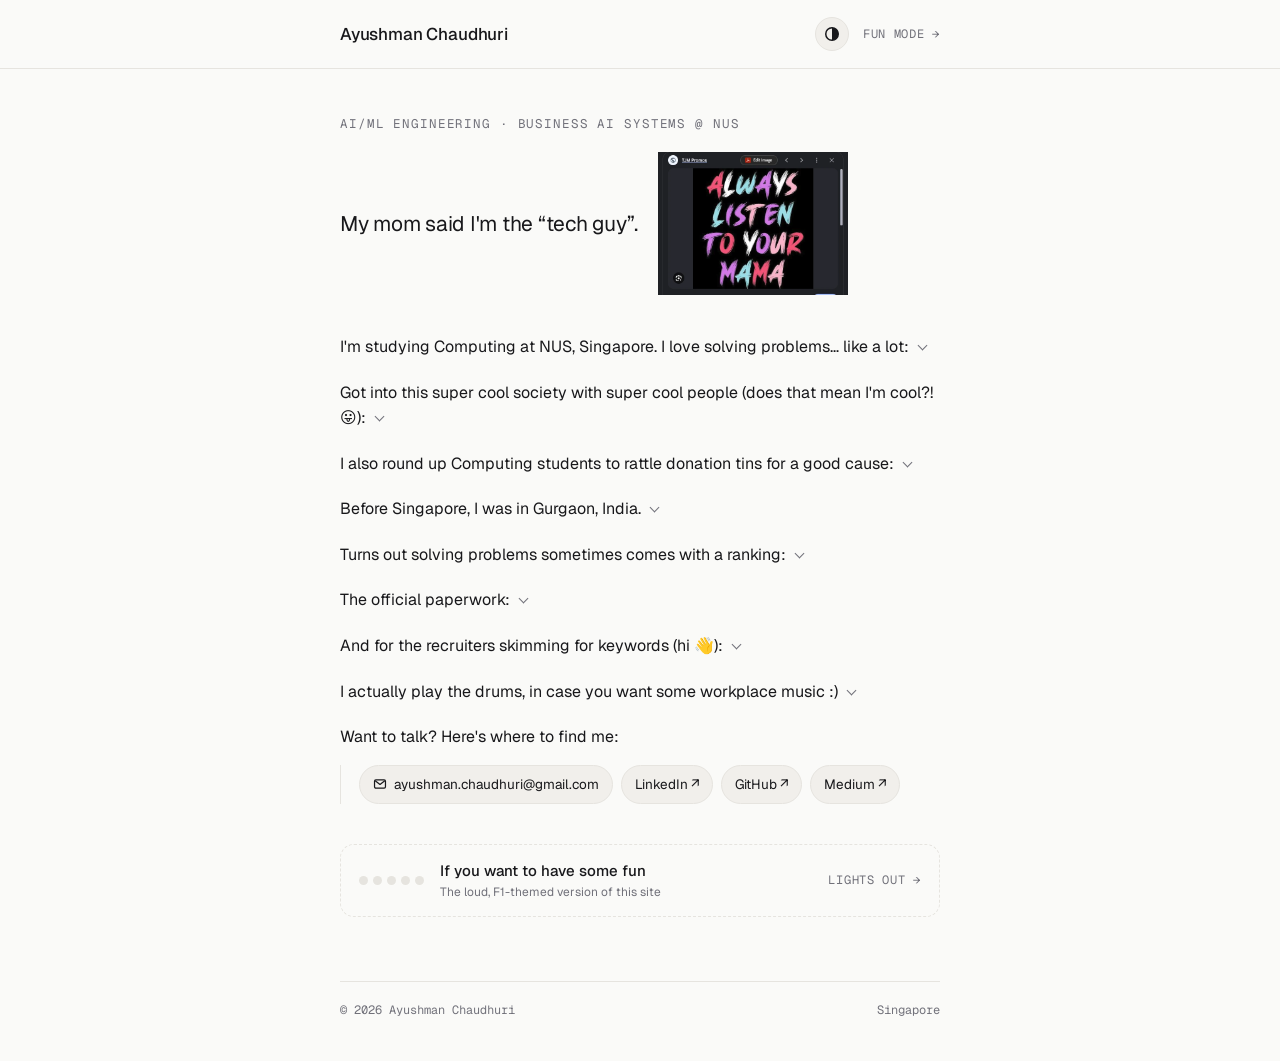
==== commit 23f8591b: "feat: trim landing intro, add mama screenshot, tighten drums section Shorten the opening line and sh" ====
--- a/index.html
+++ b/index.html
@@ -102,15 +102,17 @@
   /* ---------- intro ---------- */
   main.wrap { padding-top: 44px; padding-bottom: 64px; }
   .kicker { font-size: 12.5px; letter-spacing: .07em; text-transform: uppercase; color: var(--dim); margin-bottom: 18px; }
-  .lead { font-size: 21px; line-height: 1.5; color: var(--text); letter-spacing: -.012em; }
-  .say a, .entry a, .outside a {
+  .lead { display: flex; align-items: center; gap: 20px; font-size: 21px; line-height: 1.5; color: var(--text); letter-spacing: -.012em; }
+  .lead p { text-wrap: balance; }
+  .lead__mama { width: 190px; height: auto; flex: none; }
+  .say a, .entry a, .skills a {
     color: var(--text);
     text-decoration: underline;
     text-decoration-color: var(--link-line);
     text-decoration-thickness: 1.5px;
     text-underline-offset: 3px;
   }
-  .say a:hover, .entry a:hover, .outside a:hover { text-decoration-thickness: 3px; }
+  .say a:hover, .entry a:hover, .skills a:hover { text-decoration-thickness: 3px; }
   /* ---------- sections: one sentence in my voice; its list drops down on hover (tap on touch) ---------- */
   .secs { margin-top: 34px; }
   .sec + .sec { margin-top: 10px; }
@@ -157,14 +159,12 @@
   .entry__note { margin-top: 3px; font-size: 14.5px; }
   .entry__stack { margin-top: 5px; font-size: 12px; color: var(--dim); }
   .entry__links { margin-top: 6px; display: flex; flex-wrap: wrap; gap: 4px 16px; font-size: 13.5px; }
-  .entry a[target="_blank"]::after, .outside a[target="_blank"]::after { content: " ↗"; font-size: .85em; }
+  .entry a[target="_blank"]::after, .skills a[target="_blank"]::after { content: " ↗"; font-size: .85em; }
 
   .skills { display: grid; grid-template-columns: 9.5em 1fr; gap: 10px 16px; margin: 0; }
   .skills dt { font-size: 12px; letter-spacing: .05em; text-transform: uppercase; color: var(--dim); padding-top: 2px; }
   .skills dd { margin: 0; font-size: 14.5px; }
 
-  .outside { font-size: 14.5px; }
-  .outside + .outside { margin-top: 10px; }
 
   /* ---------- contact links ---------- */
   .links { display: flex; flex-wrap: wrap; gap: 8px; }
@@ -213,7 +213,8 @@
   @media (max-width: 520px) {
     main.wrap { padding-top: 30px; }
     .kicker { font-size: 11px; letter-spacing: .06em; }
-    .lead { font-size: 19px; }
+    .lead { font-size: 19px; gap: 16px; }
+    .lead__mama { width: 128px; }
     .list { padding-left: 14px; }
     .top__right { gap: 12px; }
     .top__fun { font-size: 11px; }
@@ -244,7 +245,10 @@
 
 <main class="wrap">
   <p class="kicker mono">AI/ML Engineering · Business AI Systems @ NUS</p>
-  <p class="lead">My mom said I'm the “tech guy”. So if you don't trust me, you've got to trust my mom.</p>
+  <div class="lead">
+    <p>My mom said I'm the “tech guy”.</p>
+    <img class="lead__mama" src="assets/img/mama.webp" width="606" height="455" alt="Poster that says “Always listen to your mama”">
+  </div>
 
   <div class="secs">
   <section class="sec" id="projects">
@@ -279,7 +283,7 @@
   </section>
 
   <section class="sec" id="society">
-    <button class="say" type="button" aria-expanded="false">Got into this super cool society with super cool people (does that mean I'm cool?! Ah well, if you say so 😛):<i class="say__chev" aria-hidden="true"></i></button>
+    <button class="say" type="button" aria-expanded="false">Got into this super cool society with super cool people (does that mean I'm cool?! 😛):<i class="say__chev" aria-hidden="true"></i></button>
     <div class="fold"><div class="fold__in">
       <ul class="list">
         <li class="entry">
@@ -385,8 +389,14 @@
     <button class="say" type="button" aria-expanded="false">I actually play the drums, in case you want some workplace music :)<i class="say__chev" aria-hidden="true"></i></button>
     <div class="fold"><div class="fold__in">
       <div class="list">
-        <p class="outside">When I'm not drumming, I'm playing chess (peak 1500 rapid on <a href="https://www.chess.com/member/Ay7u" target="_blank" rel="noopener">chess.com</a>, and a member of the NUS iChess Club), writing about anything and everything on <a href="https://medium.com/@ayushman.chaudhuri" target="_blank" rel="noopener">Medium</a>, or arguing my side at a Model UN or debate. I've done a ton of those.</p>
-        <p class="outside">Diehard Chelsea fan, McLaren all the way in F1 (hence the orange), and I play cricket, badminton, tennis and table tennis.</p>
+        <dl class="skills">
+          <dt class="mono">Chess</dt><dd>1500 rapid peak on <a href="https://www.chess.com/member/Ay7u" target="_blank" rel="noopener">chess.com</a>, NUS iChess Club</dd>
+          <dt class="mono">Football</dt><dd>Diehard Chelsea fan</dd>
+          <dt class="mono">F1</dt><dd>McLaren (hence the orange)</dd>
+          <dt class="mono">Also play</dt><dd>Cricket, badminton, tennis, table tennis</dd>
+          <dt class="mono">Writing</dt><dd>Anything and everything, on <a href="https://medium.com/@ayushman.chaudhuri" target="_blank" rel="noopener">Medium</a></dd>
+          <dt class="mono">Talking</dt><dd>A ton of MUNs and debates</dd>
+        </dl>
       </div>
     </div></div>
   </section>
